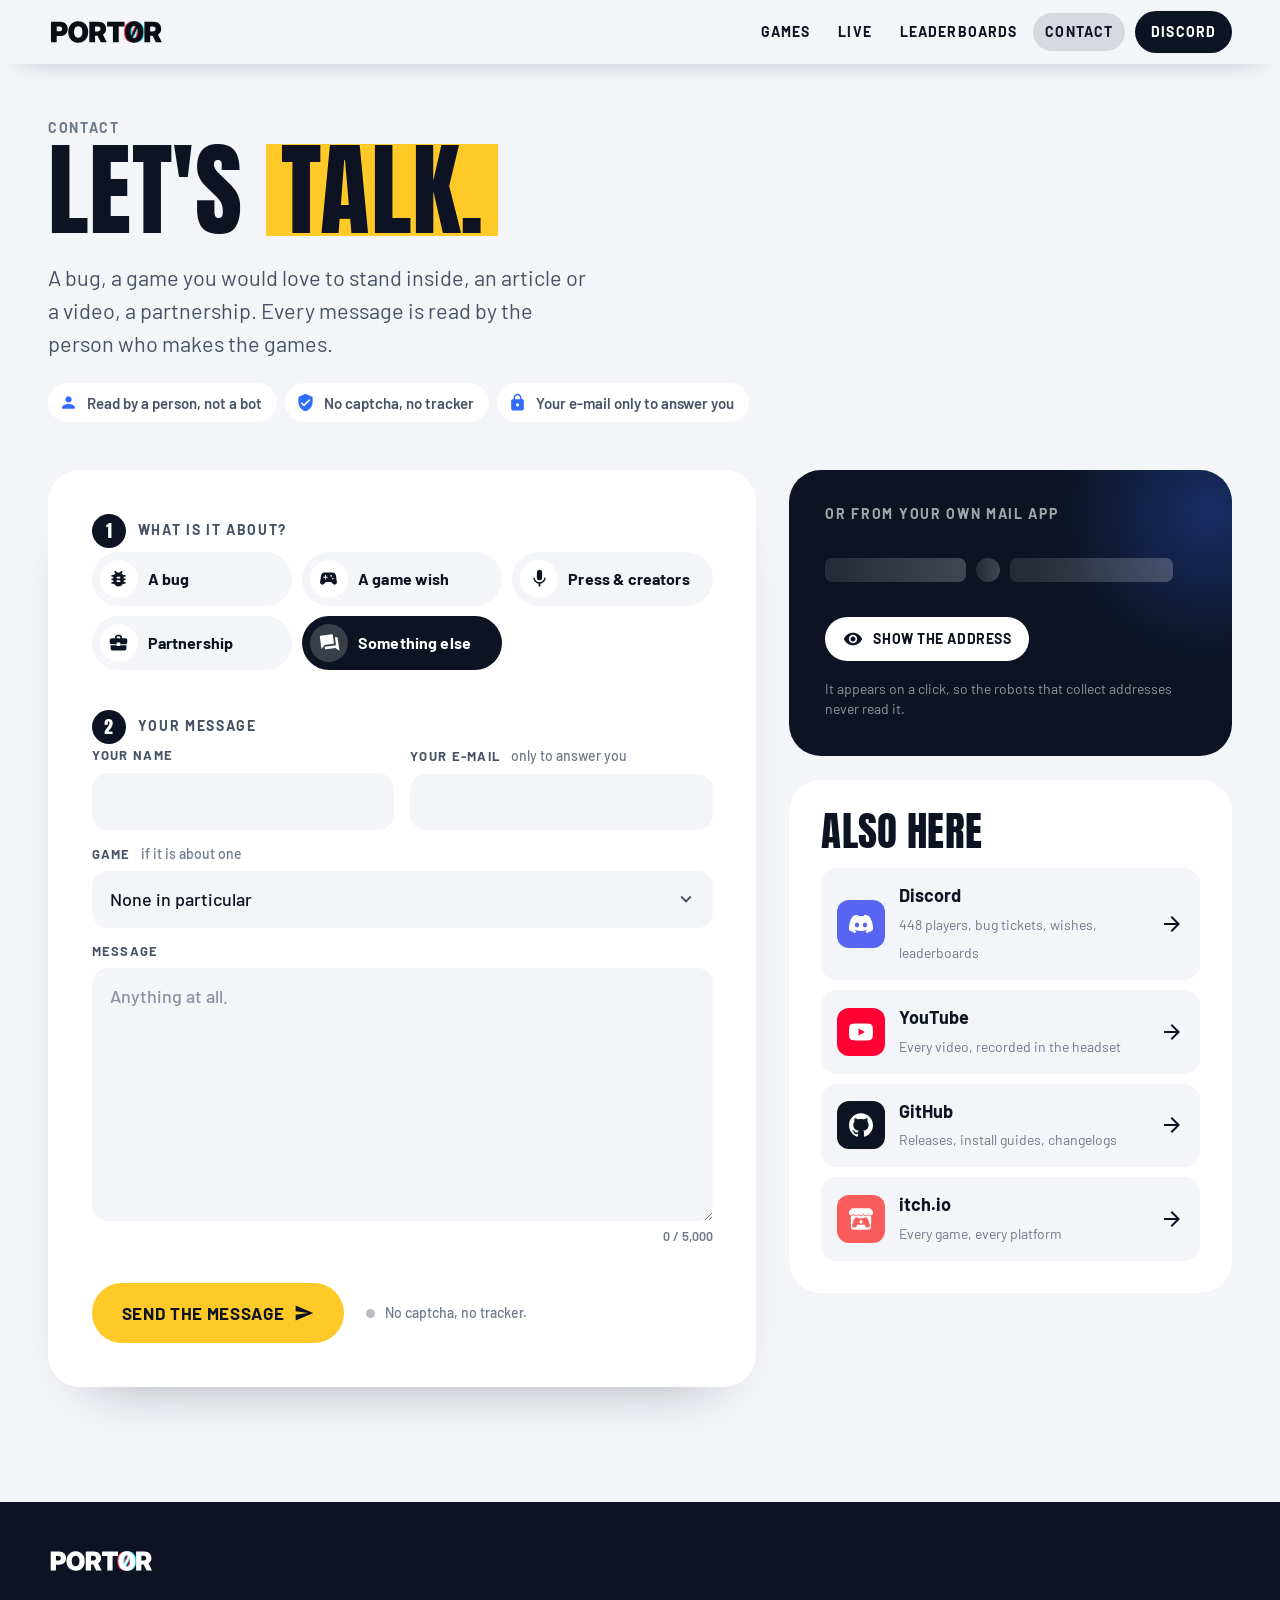
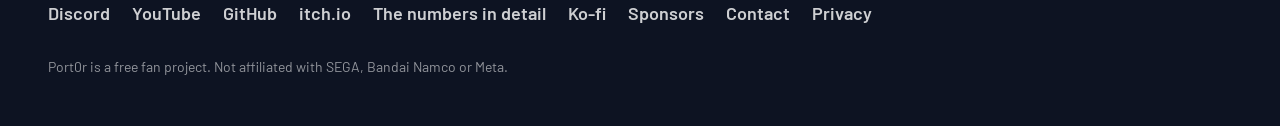
==== contact/index.html @ 834c6c82 "Port0r launch numbers, live" ====
<!doctype html>
<html lang="en">
<head>
<meta charset="utf-8">
<meta name="viewport" content="width=device-width, initial-scale=1, viewport-fit=cover">
<title>Contact Port0r</title>
<meta name="description" content="Write to Port0r: a bug, a game you would love in real 3D, press and creators, a partnership. Every message is read by the person who makes the games.">
<meta property="og:title" content="Contact Port0r">
<meta property="og:description" content="A bug, a game wish, press, a partnership: write to the person who makes the games.">
<meta property="og:image" content="https://port0r.com/assets/og.jpg">
<meta property="og:url" content="https://port0r.com/contact/">
<meta name="twitter:card" content="summary_large_image">
<meta name="theme-color" content="#f3f5f9">
<link rel="canonical" href="https://port0r.com/contact/">
<link rel="icon" href="../assets/icon.png">
<link rel="preconnect" href="https://fonts.googleapis.com">
<link rel="preconnect" href="https://fonts.gstatic.com" crossorigin>
<link href="https://fonts.googleapis.com/css2?family=Anton&family=Barlow:ital,wght@0,400;0,500;0,600;0,700;1,600&display=swap" rel="stylesheet">
<link rel="stylesheet" href="../site.css?v=20261021g">
<link rel="preconnect" href="https://alloxr.info" crossorigin>
</head>
<body>
<a class="skip" href="#content">Skip to the content</a>
<header class="top solid" id="top">
  <div class="wrap">
    <a class="mark" href="../" aria-label="Port0r, home"><img class="on-light" src="../assets/wordmark.svg" alt="Port0r" width="116" height="24"><img class="on-dark" src="../assets/wordmark-light.svg" alt="" width="116" height="24"></a>
    <nav aria-label="Sections">
      <a href="../#games">Games</a>
      <a class="opt" href="../#live">Live</a>
      <a class="opt" href="../leaderboard.html">Leaderboards</a>
      <a href="./" aria-current="page">Contact</a>
      <a class="btn sm" href="https://discord.gg/XMk7GgapuN">Discord</a>
    </nav>
  </div>
</header>

<main id="content">
<section class="page-head c-head">
  <div class="wrap">
    <p class="kicker">Contact</p>
    <h1>Let's <span class="hl">talk.</span></h1>
    <p class="lead">A bug, a game you would love to stand inside, an article or a video, a partnership. Every message is read by the person who makes the games.</p>
    <ul class="c-promises">
      <li><svg viewBox="0 0 24 24" aria-hidden="true"><path fill="currentColor" d="M12 12c2.21 0 4-1.79 4-4s-1.79-4-4-4-4 1.79-4 4 1.79 4 4 4zm0 2c-2.67 0-8 1.34-8 4v2h16v-2c0-2.66-5.33-4-8-4z"/></svg>Read by a person, not a bot</li>
      <li><svg viewBox="0 0 24 24" aria-hidden="true"><path fill="currentColor" d="M12 1 3 5v6c0 5.55 3.84 10.74 9 12 5.16-1.26 9-6.45 9-12V5l-9-4zm-2 16-4-4 1.41-1.41L10 14.17l6.59-6.59L18 9l-8 8z"/></svg>No captcha, no tracker</li>
      <li><svg viewBox="0 0 24 24" aria-hidden="true"><path fill="currentColor" d="M18 8h-1V6c0-2.76-2.24-5-5-5S7 3.24 7 6v2H6c-1.1 0-2 .9-2 2v10c0 1.1.9 2 2 2h12c1.1 0 2-.9 2-2V10c0-1.1-.9-2-2-2zm-6 9c-1.1 0-2-.9-2-2s.9-2 2-2 2 .9 2 2-.9 2-2 2zm3.1-9H8.9V6c0-1.71 1.39-3.1 3.1-3.1 1.71 0 3.1 1.39 3.1 3.1v2z"/></svg>Your e-mail only to answer you</li>
    </ul>
  </div>
</section>

<section class="band c-band">
  <div class="wrap c-grid">
    <div class="c-main">
      <form class="c-form" id="cform" novalidate>
        <fieldset class="c-set">
          <legend class="c-step"><span aria-hidden="true">1</span>What is it about?</legend>
          <div class="c-topics">
            <label class="c-topic" data-t="bug"><input type="radio" name="topic" value="bug"><span class="ic"><svg viewBox="0 0 24 24" aria-hidden="true"><path fill="currentColor" d="M20 8h-2.81c-.45-.78-1.07-1.45-1.82-1.96L17 4.41 15.59 3l-2.17 2.17C12.96 5.06 12.49 5 12 5c-.49 0-.96.06-1.41.17L8.41 3 7 4.41l1.62 1.63C7.88 6.55 7.26 7.22 6.81 8H4v2h2.09c-.05.33-.09.66-.09 1v1H4v2h2v1c0 .34.04.67.09 1H4v2h2.81c1.04 1.79 2.97 3 5.19 3s4.15-1.21 5.19-3H20v-2h-2.09c.05-.33.09-.66.09-1v-1h2v-2h-2v-1c0-.34-.04-.67-.09-1H20V8zm-6 8h-4v-2h4v2zm0-4h-4v-2h4v2z"/></svg></span>A bug</label>
            <label class="c-topic" data-t="wish"><input type="radio" name="topic" value="wish"><span class="ic"><svg viewBox="0 0 24 24" aria-hidden="true"><path fill="currentColor" d="M21.58 16.09l-1.09-7.66C20.21 6.46 18.52 5 16.53 5H7.47C5.48 5 3.79 6.46 3.51 8.43l-1.09 7.66C2.2 17.63 3.39 19 4.94 19c.68 0 1.32-.27 1.8-.75L9 16h6l2.25 2.25c.48.48 1.13.75 1.8.75 1.56 0 2.75-1.37 2.53-2.91zM11 11H9v2H8v-2H6v-1h2V8h1v2h2v1zm4-1c-.55 0-1-.45-1-1s.45-1 1-1 1 .45 1 1-.45 1-1 1zm2 3c-.55 0-1-.45-1-1s.45-1 1-1 1 .45 1 1-.45 1-1 1z"/></svg></span>A game wish</label>
            <label class="c-topic" data-t="press"><input type="radio" name="topic" value="press"><span class="ic"><svg viewBox="0 0 24 24" aria-hidden="true"><path fill="currentColor" d="M12 14c1.66 0 2.99-1.34 2.99-3L15 5c0-1.66-1.34-3-3-3S9 3.34 9 5v6c0 1.66 1.34 3 3 3zm5.3-3c0 3-2.54 5.1-5.3 5.1S6.7 14 6.7 11H5c0 3.41 2.72 6.23 6 6.72V21h2v-3.28c3.28-.48 6-3.3 6-6.72h-1.7z"/></svg></span>Press &amp; creators</label>
            <label class="c-topic" data-t="partner"><input type="radio" name="topic" value="partner"><span class="ic"><svg viewBox="0 0 24 24" aria-hidden="true"><path fill="currentColor" d="M10 16v-1H3.01L3 19c0 1.11.89 2 2 2h14c1.11 0 2-.89 2-2v-4h-7v1h-4zm10-9h-4.01V5l-2-2h-4l-2 2v2H4c-1.1 0-2 .9-2 2v3c0 1.11.89 2 2 2h6v-2h4v2h6c1.1 0 2-.9 2-2V9c0-1.1-.9-2-2-2zm-6 0h-4V5h4v2z"/></svg></span>Partnership</label>
            <label class="c-topic" data-t="other"><input type="radio" name="topic" value="other" checked><span class="ic"><svg viewBox="0 0 24 24" aria-hidden="true"><path fill="currentColor" d="M21 6h-2v9H6v2c0 .55.45 1 1 1h11l4 4V7c0-.55-.45-1-1-1zm-4 6V3c0-.55-.45-1-1-1H3c-.55 0-1 .45-1 1v14l4-4h10c.55 0 1-.45 1-1z"/></svg></span>Something else</label>
          </div>
          <p class="c-hint" data-hint="bug" hidden><svg viewBox="0 0 24 24" aria-hidden="true"><path fill="currentColor" d="M20.317 4.3698a19.7913 19.7913 0 00-4.8851-1.5152.0741.0741 0 00-.0785.0371c-.211.3753-.4447.8648-.6083 1.2495-1.8447-.2762-3.68-.2762-5.4868 0-.1636-.3933-.4058-.8742-.6177-1.2495a.077.077 0 00-.0785-.037 19.7363 19.7363 0 00-4.8852 1.515.0699.0699 0 00-.0321.0277C.5334 9.0458-.319 13.5799.0992 18.0578a.0824.0824 0 00.0312.0561c2.0528 1.5076 4.0413 2.4228 5.9929 3.0294a.0777.0777 0 00.0842-.0276c.4616-.6304.8731-1.2952 1.226-1.9942a.076.076 0 00-.0416-.1057c-.6528-.2476-1.2743-.5495-1.8722-.8923a.077.077 0 01-.0076-.1277c.1258-.0943.2517-.1923.3718-.2914a.0743.0743 0 01.0776-.0105c3.9278 1.7933 8.18 1.7933 12.0614 0a.0739.0739 0 01.0785.0095c.1202.099.246.1981.3728.2924a.077.077 0 01-.0066.1276 12.2986 12.2986 0 01-1.873.8914.0766.0766 0 00-.0407.1067c.3604.698.7719 1.3628 1.225 1.9932a.076.076 0 00.0842.0286c1.961-.6067 3.9495-1.5219 6.0023-3.0294a.077.077 0 00.0313-.0552c.5004-5.177-.8382-9.6739-3.5485-13.6604a.061.061 0 00-.0312-.0286zM8.02 15.3312c-1.1825 0-2.1569-1.0857-2.1569-2.419 0-1.3332.9555-2.4189 2.157-2.4189 1.2108 0 2.1757 1.0952 2.1568 2.419 0 1.3332-.9555 2.4189-2.1569 2.4189zm7.9748 0c-1.1825 0-2.1569-1.0857-2.1569-2.419 0-1.3332.9554-2.4189 2.1569-2.4189 1.2108 0 2.1757 1.0952 2.1568 2.419 0 1.3332-.946 2.4189-2.1568 2.4189Z"/></svg><span>Faster on Discord: a post in <a class="link" href="https://discord.gg/XMk7GgapuN">#bug-reports</a> becomes a ticket you can follow, and you are told when the fix is out. Here works too: say which game and version, and which device.</span></p>
          <p class="c-hint" data-hint="wish" hidden><svg viewBox="0 0 24 24" aria-hidden="true"><path fill="currentColor" d="M20.317 4.3698a19.7913 19.7913 0 00-4.8851-1.5152.0741.0741 0 00-.0785.0371c-.211.3753-.4447.8648-.6083 1.2495-1.8447-.2762-3.68-.2762-5.4868 0-.1636-.3933-.4058-.8742-.6177-1.2495a.077.077 0 00-.0785-.037 19.7363 19.7363 0 00-4.8852 1.515.0699.0699 0 00-.0321.0277C.5334 9.0458-.319 13.5799.0992 18.0578a.0824.0824 0 00.0312.0561c2.0528 1.5076 4.0413 2.4228 5.9929 3.0294a.0777.0777 0 00.0842-.0276c.4616-.6304.8731-1.2952 1.226-1.9942a.076.076 0 00-.0416-.1057c-.6528-.2476-1.2743-.5495-1.8722-.8923a.077.077 0 01-.0076-.1277c.1258-.0943.2517-.1923.3718-.2914a.0743.0743 0 01.0776-.0105c3.9278 1.7933 8.18 1.7933 12.0614 0a.0739.0739 0 01.0785.0095c.1202.099.246.1981.3728.2924a.077.077 0 01-.0066.1276 12.2986 12.2986 0 01-1.873.8914.0766.0766 0 00-.0407.1067c.3604.698.7719 1.3628 1.225 1.9932a.076.076 0 00.0842.0286c1.961-.6067 3.9495-1.5219 6.0023-3.0294a.077.077 0 00.0313-.0552c.5004-5.177-.8382-9.6739-3.5485-13.6604a.061.061 0 00-.0312-.0286zM8.02 15.3312c-1.1825 0-2.1569-1.0857-2.1569-2.419 0-1.3332.9555-2.4189 2.157-2.4189 1.2108 0 2.1757 1.0952 2.1568 2.419 0 1.3332-.9555 2.4189-2.1569 2.4189zm7.9748 0c-1.1825 0-2.1569-1.0857-2.1569-2.419 0-1.3332.9554-2.4189 2.1569-2.4189 1.2108 0 2.1757 1.0952 2.1568 2.419 0 1.3332-.946 2.4189-2.1568 2.4189Z"/></svg><span>Players vote for the next games in <a class="link" href="https://discord.gg/XMk7GgapuN">#wishes</a>, on Discord. Here works too.</span></p>
          <p class="c-hint" data-hint="press" hidden><svg viewBox="0 0 24 24" aria-hidden="true"><path fill="currentColor" d="M18 4l2 4h-3l-2-4h-2l2 4h-3l-2-4H8l2 4H7L5 4H4c-1.1 0-1.99.9-1.99 2L2 18c0 1.1.9 2 2 2h16c1.1 0 2-.9 2-2V4h-4z"/></svg><span>Every trailer was recorded in the headset. Footage, high-resolution captures and interviews: just ask.</span></p>
        </fieldset>

        <fieldset class="c-set">
          <legend class="c-step"><span aria-hidden="true">2</span>Your message</legend>
          <div class="c-pair">
            <label class="c-field"><span class="c-lbl">Your name</span><input name="name" autocomplete="name" maxlength="80" required><em class="c-err"></em></label>
            <label class="c-field"><span class="c-lbl">Your e-mail <i>only to answer you</i></span><input name="email" type="email" inputmode="email" autocomplete="email" maxlength="200" required><em class="c-err"></em></label>
          </div>
          <label class="c-field"><span class="c-lbl">Game <i>if it is about one</i></span>
            <select name="game">
              <option value="">None in particular</option>
              <optgroup label="Meta Quest 3">
                <option value="timecris">Time Crisis VR</option>
                <option value="vcop">Cop VR</option>
                <option value="srallyc">Rally VR</option>
              </optgroup>
              <optgroup label="Sega Rally">
                <option value="switch">Nintendo Switch</option>
                <option value="android">Android</option>
                <option value="linux">Steam Deck &amp; Linux</option>
                <option value="mac">Mac</option>
              </optgroup>
            </select><em class="c-err"></em></label>
          <label class="c-field"><span class="c-lbl">Message</span><textarea name="message" rows="8" maxlength="5000" required></textarea><span class="c-under"><em class="c-err"></em><em class="c-count" aria-hidden="true">0 / 5,000</em></span></label>
          <div class="c-hp" aria-hidden="true"><label>Leave this field empty <input name="website" tabindex="-1" autocomplete="off"></label></div>
        </fieldset>

        <div class="c-send">
          <button class="btn yellow c-go" type="submit" aria-busy="false"><span>Send the message</span><svg viewBox="0 0 24 24" aria-hidden="true"><path fill="currentColor" d="M2.01 21 23 12 2.01 3 2 10l15 2-15 2z"/></svg></button>
          <p class="c-proof"><i class="c-led" aria-hidden="true"></i><span id="proof">No captcha, no tracker.</span></p>
        </div>
        <p class="c-status" role="status" aria-live="polite"></p>
      </form>

      <div class="c-done" id="cdone" hidden>
        <span class="chip"><span class="eyes" aria-hidden="true"><i></i><i></i></span>Message <span class="ref"></span></span>
        <h2 tabindex="-1">Message <span class="hl">sent.</span></h2>
        <p class="lead"><span class="who"></span> It is on its way to the person who makes the games, and the answer will come by e-mail.</p>
        <div class="row"><button class="btn soft" type="button" id="again">Write another one</button><a class="btn" href="../">Back to the games</a></div>
      </div>
    </div>

    <aside class="c-side" aria-label="Other ways">
      <div class="c-mail">
        <p class="kicker">Or from your own mail app</p>
        <div class="c-addr" aria-live="polite"><span class="c-mask" aria-hidden="true"><i></i><i></i><i></i></span></div>
        <div class="row c-acts"><button class="btn white sm" type="button" id="reveal"><svg viewBox="0 0 24 24" aria-hidden="true"><path fill="currentColor" d="M12 4.5C7 4.5 2.73 7.61 1 12c1.73 4.39 6 7.5 11 7.5s9.27-3.11 11-7.5c-1.73-4.39-6-7.5-11-7.5zM12 17c-2.76 0-5-2.24-5-5s2.24-5 5-5 5 2.24 5 5-2.24 5-5 5zm0-8c-1.66 0-3 1.34-3 3s1.34 3 3 3 3-1.34 3-3-1.34-3-3-3z"/></svg>Show the address</button></div>
        <p class="c-note">It appears on a click, so the robots that collect addresses never read it.</p>
      </div>
      <div class="c-else">
        <h2>Also here</h2>
        <div class="gives">
          <a href="https://discord.gg/XMk7GgapuN">
            <span class="ic" style="background:#5865f2"><svg viewBox="0 0 24 24" aria-hidden="true"><path fill="currentColor" d="M20.317 4.3698a19.7913 19.7913 0 00-4.8851-1.5152.0741.0741 0 00-.0785.0371c-.211.3753-.4447.8648-.6083 1.2495-1.8447-.2762-3.68-.2762-5.4868 0-.1636-.3933-.4058-.8742-.6177-1.2495a.077.077 0 00-.0785-.037 19.7363 19.7363 0 00-4.8852 1.515.0699.0699 0 00-.0321.0277C.5334 9.0458-.319 13.5799.0992 18.0578a.0824.0824 0 00.0312.0561c2.0528 1.5076 4.0413 2.4228 5.9929 3.0294a.0777.0777 0 00.0842-.0276c.4616-.6304.8731-1.2952 1.226-1.9942a.076.076 0 00-.0416-.1057c-.6528-.2476-1.2743-.5495-1.8722-.8923a.077.077 0 01-.0076-.1277c.1258-.0943.2517-.1923.3718-.2914a.0743.0743 0 01.0776-.0105c3.9278 1.7933 8.18 1.7933 12.0614 0a.0739.0739 0 01.0785.0095c.1202.099.246.1981.3728.2924a.077.077 0 01-.0066.1276 12.2986 12.2986 0 01-1.873.8914.0766.0766 0 00-.0407.1067c.3604.698.7719 1.3628 1.225 1.9932a.076.076 0 00.0842.0286c1.961-.6067 3.9495-1.5219 6.0023-3.0294a.077.077 0 00.0313-.0552c.5004-5.177-.8382-9.6739-3.5485-13.6604a.061.061 0 00-.0312-.0286zM8.02 15.3312c-1.1825 0-2.1569-1.0857-2.1569-2.419 0-1.3332.9555-2.4189 2.157-2.4189 1.2108 0 2.1757 1.0952 2.1568 2.419 0 1.3332-.9555 2.4189-2.1569 2.4189zm7.9748 0c-1.1825 0-2.1569-1.0857-2.1569-2.419 0-1.3332.9554-2.4189 2.1569-2.4189 1.2108 0 2.1757 1.0952 2.1568 2.419 0 1.3332-.946 2.4189-2.1568 2.4189Z"/></svg></span>
            <span><b>Discord</b><small><span id="dcount">The players</span>, bug tickets, wishes, leaderboards</small></span>
            <svg class="go" viewBox="0 0 24 24" aria-hidden="true"><path fill="currentColor" d="M12 4l-1.41 1.41L16.17 11H4v2h12.17l-5.58 5.59L12 20l8-8z"/></svg>
          </a>
          <a href="https://www.youtube.com/@jacquesdupontd">
            <span class="ic" style="background:#ff0033"><svg viewBox="0 0 24 24" aria-hidden="true"><path fill="currentColor" d="M23.498 6.186a3.016 3.016 0 0 0-2.122-2.136C19.505 3.545 12 3.545 12 3.545s-7.505 0-9.377.505A3.017 3.017 0 0 0 .502 6.186C0 8.07 0 12 0 12s0 3.93.502 5.814a3.016 3.016 0 0 0 2.122 2.136c1.871.505 9.376.505 9.376.505s7.505 0 9.377-.505a3.015 3.015 0 0 0 2.122-2.136C24 15.93 24 12 24 12s0-3.93-.502-5.814zM9.545 15.568V8.432L15.818 12l-6.273 3.568z"/></svg></span>
            <span><b>YouTube</b><small>Every video, recorded in the headset</small></span>
            <svg class="go" viewBox="0 0 24 24" aria-hidden="true"><path fill="currentColor" d="M12 4l-1.41 1.41L16.17 11H4v2h12.17l-5.58 5.59L12 20l8-8z"/></svg>
          </a>
          <a href="https://github.com/jacquesdupontd/port0r">
            <span class="ic"><svg viewBox="0 0 24 24" aria-hidden="true"><path fill="currentColor" d="M12 .297c-6.63 0-12 5.373-12 12 0 5.303 3.438 9.8 8.205 11.385.6.113.82-.258.82-.577 0-.285-.01-1.04-.015-2.04-3.338.724-4.042-1.61-4.042-1.61C4.422 18.07 3.633 17.7 3.633 17.7c-1.087-.744.084-.729.084-.729 1.205.084 1.838 1.236 1.838 1.236 1.07 1.835 2.809 1.305 3.495.998.108-.776.417-1.305.76-1.605-2.665-.3-5.466-1.332-5.466-5.93 0-1.31.465-2.38 1.235-3.22-.135-.303-.54-1.523.105-3.176 0 0 1.005-.322 3.3 1.23.96-.267 1.98-.399 3-.405 1.02.006 2.04.138 3 .405 2.28-1.552 3.285-1.23 3.285-1.23.645 1.653.24 2.873.12 3.176.765.84 1.23 1.91 1.23 3.22 0 4.61-2.805 5.625-5.475 5.92.42.36.81 1.096.81 2.22 0 1.606-.015 2.896-.015 3.286 0 .315.21.69.825.57C20.565 22.092 24 17.592 24 12.297c0-6.627-5.373-12-12-12"/></svg></span>
            <span><b>GitHub</b><small>Releases, install guides, changelogs</small></span>
            <svg class="go" viewBox="0 0 24 24" aria-hidden="true"><path fill="currentColor" d="M12 4l-1.41 1.41L16.17 11H4v2h12.17l-5.58 5.59L12 20l8-8z"/></svg>
          </a>
          <a href="https://port0r.itch.io/">
            <span class="ic" style="background:#fa5c5c"><svg viewBox="0 0 24 24" aria-hidden="true"><path fill="currentColor" d="M3.13 1.338C2.08 1.96.02 4.328 0 4.95v1.03c0 1.303 1.22 2.45 2.325 2.45 1.33 0 2.436-1.102 2.436-2.41 0 1.308 1.07 2.41 2.4 2.41 1.328 0 2.362-1.102 2.362-2.41 0 1.308 1.137 2.41 2.466 2.41h.024c1.33 0 2.466-1.102 2.466-2.41 0 1.308 1.034 2.41 2.363 2.41 1.33 0 2.4-1.102 2.4-2.41 0 1.308 1.106 2.41 2.435 2.41C22.78 8.43 24 7.282 24 5.98V4.95c-.02-.62-2.082-2.99-3.13-3.612-3.253-.114-5.508-.134-8.87-.133-3.362 0-7.945.053-8.87.133zm6.376 6.477a2.74 2.74 0 0 1-.468.602c-.5.49-1.19.795-1.947.795a2.786 2.786 0 0 1-1.95-.795c-.182-.178-.32-.37-.446-.59-.127.222-.303.412-.486.59a2.788 2.788 0 0 1-1.95.795c-.092 0-.187-.025-.264-.052-.107 1.113-.152 2.176-.168 2.95v.005l-.006 1.167c.02 2.334-.23 7.564 1.03 8.85 1.952.454 5.545.662 9.15.663 3.605 0 7.198-.21 9.15-.664 1.26-1.284 1.01-6.514 1.03-8.848l-.006-1.167v-.004c-.016-.775-.06-1.838-.168-2.95-.077.026-.172.052-.263.052a2.788 2.788 0 0 1-1.95-.795c-.184-.178-.36-.368-.486-.59-.127.22-.265.412-.447.59a2.786 2.786 0 0 1-1.95.794c-.76 0-1.446-.303-1.948-.793a2.74 2.74 0 0 1-.468-.602 2.738 2.738 0 0 1-.463.602 2.787 2.787 0 0 1-1.95.794h-.16a2.787 2.787 0 0 1-1.95-.793 2.738 2.738 0 0 1-.464-.602zm-2.004 2.59v.002c.795.002 1.5 0 2.373.953.687-.072 1.406-.108 2.125-.107.72 0 1.438.035 2.125.107.873-.953 1.578-.95 2.372-.953.376 0 1.876 0 2.92 2.934l1.123 4.028c.832 2.995-.266 3.068-1.636 3.07-2.03-.075-3.156-1.55-3.156-3.025-1.124.184-2.436.276-3.748.277-1.312 0-2.624-.093-3.748-.277 0 1.475-1.125 2.95-3.156 3.026-1.37-.004-2.468-.077-1.636-3.072l1.122-4.027c1.045-2.934 2.545-2.934 2.92-2.934zM12 12.714c-.002.002-2.14 1.964-2.523 2.662l1.4-.056v1.22c0 .056.56.033 1.123.007.562.026 1.124.05 1.124-.008v-1.22l1.4.055C14.138 14.677 12 12.713 12 12.713z"/></svg></span>
            <span><b>itch.io</b><small>Every game, every platform</small></span>
            <svg class="go" viewBox="0 0 24 24" aria-hidden="true"><path fill="currentColor" d="M12 4l-1.41 1.41L16.17 11H4v2h12.17l-5.58 5.59L12 20l8-8z"/></svg>
          </a>
        </div>
      </div>
    </aside>
  </div>
</section>
</main>

<footer class="foot">
  <div class="wrap">
    <img src="../assets/wordmark-light.svg" alt="Port0r" width="106" height="22">
    <nav aria-label="Elsewhere">
      <a href="https://discord.gg/XMk7GgapuN">Discord</a>
      <a href="https://www.youtube.com/@jacquesdupontd">YouTube</a>
      <a href="https://github.com/jacquesdupontd/port0r">GitHub</a>
      <a href="https://port0r.itch.io/">itch.io</a>
      <a href="../stats/">The numbers in detail</a>
      <a href="https://ko-fi.com/port0r">Ko-fi</a>
      <a href="https://github.com/sponsors/jacquesdupontd">Sponsors</a>
      <a href="./" aria-current="page">Contact</a>
      <a href="../privacy/">Privacy</a>
    </nav>
    <p class="legal">Port0r is a free fan project. Not affiliated with SEGA, Bandai Namco or Meta.</p>
  </div>
</footer>
<script src="../contact.js?v=20261016m" defer></script>
<script src="../hit.js?v=20261021a" defer></script>
</body>
</html>
---- site.css ----
/* port0r.com, third draft (16/10/2026). Guillaume on the second one: « pas bien beau, trop simple, blanc et noir, la police
   un peu étirée, on dirait un premier site WordPress avec le thème de base ... on peut faire beaucoup mieux », « on a de la
   matière ». The identity now comes from the material he likes, our YouTube thumbnails: a tall Anton headline whose second
   line wears the game's colour (here a coloured block, so it reads on a light page too), the red OUT NOW chip, the PORT0R
   wordmark's two eyes, red and cyan. The page stays light (13/10: « pas noir, ça fait nébuleux et underground ») and its colour
   comes from the games: each one owns the hue of its thumbnail. Media first: every video we made plays right here, the
   numbers are live, the players' words turn in big. No border anywhere: surfaces are told apart by their background. */

@property --stereo { syntax: "<length>"; inherits: true; initial-value: 0em; }
@property --p { syntax: "<number>"; inherits: false; initial-value: 0; }

:root {
  color-scheme: light;
  --paper: #f3f5f9;          /* the page: a cool light grey, not white */
  --paper-2: #e9edf4;        /* the alternate band */
  --card: #ffffff;
  --ink: #0d1322;            /* text: a deep night blue, not black */
  --ink-2: #485266;
  --ink-3: #6f798c;
  --night: #0b0f19;          /* behind videos and thumbnails */
  --red: #e8392f;            /* the OUT NOW chip */
  --red-eye: #ff3d55;        /* the wordmark's two eyes */
  --cyan-eye: #29e3ff;
  /* the games' own hues, from their thumbnails' second line */
  --yellow: #ffc928;  --on-yellow: #0d1322;    /* Rally VR, Sega Rally */
  --blue: #2f6bff;    --on-blue: #ffffff;      /* Cop VR */
  --amber: #ff9f1c;   --on-amber: #0d1322;     /* Time Crisis VR */
  --cyan: #16c3ea;    --on-cyan: #0d1322;      /* Switch */
  --green: #22d47b;   --on-green: #0d1322;     /* Android */
  --violet: #8a6cf6;  --on-violet: #ffffff;    /* Steam Deck & Linux */
  --sky: #3fb5ff;     --on-sky: #0d1322;       /* Mac */
  --earth: #e07a2e;   --on-earth: #0d1322;     /* Dirt Dash VR: the off-road's dust */
  --display: "Anton", "Oswald", "Arial Narrow", Impact, sans-serif;
  --text: "Barlow", "Helvetica Neue", Arial, sans-serif;
  --wrap: 1240px;
  --gut: clamp(16px, 4vw, 48px);
  --top-h: 64px;
  --r-media: 22px;
  --ease-out: cubic-bezier(.22, 1, .36, 1);
  --shadow-media: 0 34px 70px -28px rgb(11 15 25 / .55), 0 10px 24px -12px rgb(11 15 25 / .35);
}

*, *::before, *::after { box-sizing: border-box; }
html { -webkit-text-size-adjust: 100%; scroll-behavior: smooth; scroll-padding-top: calc(var(--top-h) + 12px); }
body { margin: 0; background: var(--paper); color: var(--ink); font: 400 18px/1.55 var(--text); -webkit-font-smoothing: antialiased;
  overflow-x: hidden; }
img, video, svg, iframe { display: block; max-width: 100%; }
figure, blockquote { margin: 0; }
a { color: inherit; }
button { font: inherit; color: inherit; }
::selection { background: var(--yellow); color: var(--ink); }
:focus-visible { outline: 3px solid var(--blue); outline-offset: 3px; border-radius: 6px; }
.skip { position: absolute; left: 12px; top: -60px; z-index: 100; background: var(--ink); color: #fff; padding: 10px 14px;
  border-radius: 10px; text-decoration: none; font-weight: 600; }
.skip:focus { top: 12px; }
.wrap { width: min(var(--wrap), 100% - 2 * var(--gut)); margin-inline: auto; }

/* ---- type: the thumbnails' headline ---- */
h1, h2, h3 { font-family: var(--display); font-weight: 400; text-transform: uppercase; letter-spacing: .004em;
  line-height: .94; margin: 0; text-wrap: balance; }
h2 { font-size: clamp(44px, 6.4vw, 92px); }
h3 { font-size: clamp(34px, 3.6vw, 54px); }
p { margin: 0; text-wrap: pretty; }
/* the second line, in the game's colour: a block, like a sticker on the cabinet */
.hl { display: inline; color: var(--on, var(--ink)); padding: 0 .14em; box-decoration-break: clone; -webkit-box-decoration-break: clone;
  /* the colour block hugs the capitals (Anton's line box is far taller than its caps: a plain background bit into the line above) */
  background: linear-gradient(var(--c, var(--yellow)), var(--c, var(--yellow))) 0 var(--hl-top, .3em) / 100% var(--hl-h, .9em) no-repeat; }
h1:has(.hl), h2:has(.hl), h3:has(.hl) { line-height: 1.04; }
.chip { display: inline-flex; align-items: center; gap: 8px; width: fit-content; background: var(--red); color: #fff;
  font: 700 13px/1 var(--text); letter-spacing: .09em; text-transform: uppercase; padding: 8px 11px 7px; border-radius: 5px; }
.chip.soft { background: color-mix(in oklch, var(--ink) 8%, transparent); color: var(--ink-2); }
.chip.on-dark { background: rgb(255 255 255 / .14); color: #fff; backdrop-filter: blur(10px); -webkit-backdrop-filter: blur(10px); }
.eyes { display: inline-flex; gap: 4px; flex: none; }
.eyes i { width: 9px; height: 9px; border-radius: 50%; background: var(--red-eye); }
.eyes i + i { background: var(--cyan-eye); }
.kicker { font: 700 14px/1.2 var(--text); letter-spacing: .12em; text-transform: uppercase; color: var(--ink-3); }
.lead { font-size: clamp(19px, 1.7vw, 22px); line-height: 1.5; color: var(--ink-2); max-width: 46ch; }

/* the stereo word: the two eyes drift apart once, then hold */
.stereo { --stereo: .045em; text-shadow: calc(var(--stereo) * -1) 0 0 var(--cyan-eye), var(--stereo) 0 0 var(--red-eye);
  animation: stereo 1.4s var(--ease-out) 1.1s both; }
@keyframes stereo { from { --stereo: 0em; } }
/* section titles converge as they scroll in: two eyes apart, then one sharp title */
@supports (animation-timeline: view()) {
  .converge { animation: converge linear both; animation-timeline: view(); animation-range: entry 5% cover 32%; }
  @keyframes converge {
    from { text-shadow: -.09em 0 0 color-mix(in oklch, var(--cyan-eye) 80%, transparent), .09em 0 0 color-mix(in oklch, var(--red-eye) 80%, transparent); }
    to { text-shadow: 0 0 0 transparent, 0 0 0 transparent; }
  }
}

/* ---- buttons ---- */
.btn { display: inline-flex; align-items: center; justify-content: center; gap: 10px; min-height: 52px; padding: 0 24px;
  border: 0; border-radius: 999px; background: var(--ink); color: #fff; font: 700 16px/1 var(--text); letter-spacing: .04em;
  text-transform: uppercase; text-decoration: none; cursor: pointer; white-space: nowrap;
  transition: transform .18s var(--ease-out), box-shadow .18s var(--ease-out), background-color .18s; }
.btn svg { width: 20px; height: 20px; flex: none; fill: currentColor; }   /* an icon takes its button's colour (21/10: the band's Ko-fi and heart were black on the dark buttons) */
.btn:hover { transform: translateY(-2px); box-shadow: 0 14px 26px -14px rgb(11 15 25 / .6); }
.btn:active { transform: translateY(0) scale(.97); transition-duration: .08s; }
.btn.yellow { background: var(--yellow); color: var(--on-yellow); }
.btn.white { background: #fff; color: var(--ink); }
.btn.glass { background: rgb(255 255 255 / .16); color: #fff; backdrop-filter: blur(12px); -webkit-backdrop-filter: blur(12px); }
.btn.glass:hover { background: rgb(255 255 255 / .26); }
.btn.soft { background: color-mix(in oklch, var(--ink) 8%, transparent); color: var(--ink); }
.btn.soft:hover { background: color-mix(in oklch, var(--ink) 13%, transparent); box-shadow: none; }
.btn.sm { min-height: 44px; padding: 0 18px; font-size: 14px; }
.row { display: flex; flex-wrap: wrap; gap: 12px; align-items: center; }
.link { font-weight: 600; text-decoration: underline; text-decoration-thickness: 2px; text-underline-offset: 4px;
  text-decoration-color: color-mix(in oklch, currentColor 35%, transparent); transition: text-decoration-color .18s; }
.link:hover { text-decoration-color: currentColor; }

/* ---- the top bar ---- */
.top { position: fixed; inset: 0 0 auto 0; z-index: 50; height: calc(var(--top-h) + env(safe-area-inset-top, 0px));
  padding-top: env(safe-area-inset-top, 0px); transition: background-color .25s, box-shadow .25s, color .25s; }
.top .wrap { height: var(--top-h); display: flex; align-items: center; justify-content: space-between; gap: 16px; }
.top .mark img { height: 24px; width: auto; }
.top nav { display: flex; align-items: center; gap: 4px; }
.top nav a { text-decoration: none; font: 700 14px/1 var(--text); letter-spacing: .08em; text-transform: uppercase;
  padding: 12px; border-radius: 999px; transition: background-color .18s; }
.top nav a:not(.btn):hover, .top nav a[aria-current="page"] { background: color-mix(in oklch, currentColor 12%, transparent); }
.top nav .btn { min-height: 42px; margin-left: 6px; padding: 0 16px; }
.top.over { color: #fff; }
.top .mark .on-dark, .top.over .mark .on-light { display: none; }
.top.over .mark .on-dark { display: block; filter: drop-shadow(0 1px 8px rgb(0 0 0 / .35)); }
.top.over nav .btn { background: #fff; color: var(--ink); }
.top.solid { background: color-mix(in oklch, var(--paper) 88%, transparent); color: var(--ink);
  backdrop-filter: blur(14px) saturate(1.4); -webkit-backdrop-filter: blur(14px) saturate(1.4);
  box-shadow: 0 10px 30px -22px rgb(11 15 25 / .5); }
@media (max-width: 900px) { .top nav .opt { display: none; } }
@media (max-width: 420px) { .top nav a:not(.btn) { padding: 12px 8px; font-size: 13px; } .top .mark img { height: 20px; } }

/* ---- the header: the race behind the title, its two eyes converging at load ---- */
.hero { position: relative; isolation: isolate; overflow: hidden; background: var(--night); color: #fff;
  /* the whole window, whatever its height (16/10/2026, Guillaume: « le header ne prend pas automatiquement toute la page,
     on a une ligne blanche »: it was capped at 980 px) */
  min-height: 100vh; min-height: 100svh; display: grid; align-content: end; }
.hero-media { position: absolute; inset: 0; z-index: -1; }
.hero-media video, .hero-media .eye { position: absolute; inset: 0; width: 100%; height: 100%; object-fit: cover;
  object-position: 50% var(--focus-y, 56%); }
.hero-media video { background: var(--night) center / cover no-repeat; }
.hero-eyes { position: absolute; inset: 0; background: #000; opacity: 0; pointer-events: none; }
.hero-eyes .eye { mix-blend-mode: screen; will-change: transform; }
.hero-eyes .l { filter: url(#eye-red); transform: translateX(-2.6%); }
.hero-eyes .r { filter: url(#eye-cyan); transform: translateX(2.6%); }
.hero.intro .hero-eyes { opacity: 1; }
.hero.intro.fuse .hero-eyes .eye { transform: translateX(0); transition: transform 1.15s var(--ease-out); }
.hero.fused .hero-eyes { opacity: 0; transition: opacity .45s ease; }
.hero-media::after { content: ""; position: absolute; inset: 0;
  background:
    linear-gradient(180deg, rgb(11 15 25 / .55) 0%, transparent 20%),
    linear-gradient(0deg, rgb(11 15 25 / .92) 0%, rgb(11 15 25 / .35) 40%, transparent 62%),
    radial-gradient(110% 80% at 0% 100%, rgb(11 15 25 / .6) 0%, transparent 55%); }
/* THE FIRST SCREEN, WHOLE, on any screen (21/10/2026, Guillaume: « pareil pour le header et les boutons qui apparaissent
   ensuite », « il faut penser tout le site avec cette logique »): a header's essentials -- the band, the title, its text, its
   buttons -- fit the window a phone shows with its bars out (100svh). When they would not, site.js shrinks the header's type
   and spacing by one factor, --hfit (never under .72; the buttons keep their size); what follows may continue below. */
.hero { --hfit: 1; }
.hero-copy { padding-block: calc(var(--top-h) + 48px) 34px; display: grid; gap: calc(var(--hfit) * 22px); justify-items: start; }
.hero h1 { font-size: calc(var(--hfit) * clamp(50px, 7vw, 108px)); max-width: 19ch; text-shadow: 0 4px 40px rgb(0 0 0 / .35); }
.hero h1 .hl { text-shadow: none; }
/* the hero's texts, one after the other over the race (22/10/2026): the slides share one grid cell -- the copy keeps the
   tallest one's height, the buttons never move -- the current one shown, the next one only once the old one is gone */
.slides { display: grid; }
.slide { grid-area: 1 / 1; display: grid; gap: calc(var(--hfit) * 22px); justify-items: start; align-content: end;
  opacity: 0; transform: translateY(-8px); pointer-events: none; transition: opacity .3s ease-in, transform .3s ease-in; }
.slide.on { opacity: 1; transform: none; pointer-events: auto;
  transition: opacity .5s var(--ease-out) .32s, transform .6s var(--ease-out) .32s; }
.hero .hx { font-size: calc(var(--hfit) * clamp(50px, 7vw, 108px)); max-width: 19ch; text-shadow: 0 4px 40px rgb(0 0 0 / .35); }
.hero .hx .hl { text-shadow: none; }
.hero .lead { color: rgb(255 255 255 / .86); max-width: 40ch; font-size: max(15px, calc(var(--hfit) * clamp(19px, 1.7vw, 22px))); }
.hero .row { margin-top: 4px; }
.rec { display: inline-flex; align-items: center; gap: 9px; font: 600 13px/1.2 var(--text); letter-spacing: .1em; text-transform: uppercase;
  color: rgb(255 255 255 / .8); }
.dot { width: 9px; height: 9px; border-radius: 50%; background: var(--red); flex: none; animation: rec 1.6s ease-in-out infinite; }
@keyframes rec { 50% { opacity: .25; } }
@media (max-width: 600px) {
  .hero-copy, .slide { gap: calc(var(--hfit) * 18px); }
  .hero .lead { font-size: max(15px, calc(var(--hfit) * 18px)); }
  .hero .row .btn { flex: 1 1 auto; }
  /* the phone's cut puts the white car right behind the text: a deeper veil under the copy */
  .hero-media::after { background:
    linear-gradient(180deg, rgb(11 15 25 / .6) 0%, transparent 16%),
    linear-gradient(0deg, rgb(11 15 25 / .96) 0%, rgb(11 15 25 / .82) 42%, rgb(11 15 25 / .35) 66%, transparent 80%); }
}

/* ---- the ask: the first thing on the page, right under the bar (20/10/2026, Guillaume: the help first, then everything) ---- */
/* in the hero's flow, its first row: the copy keeps the bottom, and on a phone, where the copy fills the screen, the two
   stack instead of overlapping (the first draft, absolute, hid « BE INSIDE » at 390 px) */
.hero { grid-template-rows: auto 1fr auto; align-content: stretch; }
.hero > .hero-copy { align-self: end; padding-top: calc(var(--hfit) * 28px); padding-bottom: calc(var(--hfit) * 34px); }
.ask { position: relative; z-index: 2; padding-top: calc(var(--top-h) + env(safe-area-inset-top, 0px) + var(--hfit) * 12px); }
.ask-in { display: flex; flex-wrap: wrap; align-items: center; justify-content: space-between; gap: 10px 20px;
  padding: 10px 10px 10px 22px; border-radius: 18px; background: var(--yellow); color: var(--on-yellow);
  box-shadow: 0 22px 44px -22px rgb(0 0 0 / .7); animation: ask-in .6s .2s both var(--ease-out); }
.ask-in p { margin: 0; font: 500 max(13px, calc(var(--hfit, 1) * 18px))/1.35 var(--text); }
.ask-in b { font-weight: 800; }
.ask-go { display: flex; gap: 8px; }
.btn.ink { background: var(--ink); color: #fff; }
.btn.ink svg { color: var(--red-eye); }
@keyframes ask-in { from { opacity: 0; transform: translateY(-10px); } }
@media (max-width: 600px) {
  .ask-in { padding: 12px 12px 12px 16px; border-radius: 16px; }
  .ask-in p { font-size: max(13px, calc(var(--hfit, 1) * 15px)); }
  .ask-go { width: 100%; }
  .ask-go .btn { flex: 1 1 0; }
}
@media (prefers-reduced-motion: reduce) { .ask-in { animation: none; } .slide { transition: none; } }
/* a phone on its side (wide, 360-500 px high): the band's text and its buttons on one line, a thinner bar, the lead on two
   lines -- the header's essentials then fit its window (tools/fit_bench.py: the buttons ended 100 px under it) */
@media (max-height: 500px) and (orientation: landscape) {
  :root { --top-h: 52px; }
  .ask-in { flex-wrap: nowrap; padding: 8px 8px 8px 18px; }
  .ask-in p { font-size: max(13px, calc(var(--hfit, 1) * 15px)); }
  .ask-go { flex: none; }
  .hero .lead { max-width: 64ch; }
  .hero .row .btn { min-height: 44px; }   /* still a finger's size */
  .hero .chip { padding: 6px 10px 5px; }
}

/* ---- the ask, big over the race first (21/10/2026, Guillaume: « on voit pas du tout le bandeau qui parle de la demande
   d'aide, elle devrait s'afficher en gros sur la vidéo avec une jolie animation et ensuite devenir le panneau qui reste
   là-haut et laisse place à l'autre texte sur la vidéo, s'afficher en streaming »). site.js streams the band's own words into
   a big yellow card, word by word behind a caret, then flies the card into the band; the title, the buttons and the dock
   come in after it with their usual entrances. Without JavaScript, or with reduced motion, the band is simply there. ---- */
/* centred in the VISIBLE window, whatever the header's height (21/10/2026, Guillaume: on another phone « le panneau qui parle
   du sponsoring se trouvait tout en bas coupé » -- centred in the header, which on a phone is taller than the screen once its
   title and buttons stack, it sat low). Too big for the window (a small phone, a phone on its side, a low window), the whole
   card shrinks by one factor, --fit, measured by site.js on the card's real size: all its words are laid out from the start. */
.ask-big { --fit: 1; position: fixed; inset: 0; height: 100vh; height: 100dvh; z-index: 3; display: none; place-items: center;
  pointer-events: none; padding: calc(var(--top-h) + env(safe-area-inset-top, 0px) + 16px) 16px calc(24px + env(safe-area-inset-bottom, 0px)); }
.hero.asking .ask-big { display: grid; }
/* only the message: the race dimmed behind it, the top bar gone, both back when the card has landed */
.hero-media { transition: filter .9s ease; }
.hero.asking .hero-media { filter: brightness(.38) saturate(.75); }
.top { transition: opacity .5s ease, background-color .25s, box-shadow .25s, color .25s; }
html.asking .top, html.ask-pre .top { opacity: 0; pointer-events: none; }
html.ask-pre .ask-in, html.ask-pre .hero-copy { visibility: hidden; }
html.ask-pre .hero-media { filter: brightness(.38) saturate(.75); }
.ask-card { width: fit-content; max-width: min(100%, 980px);
  padding: calc(var(--fit) * clamp(22px, 4vw, 48px)) calc(var(--fit) * clamp(22px, 4.6vw, 60px)) calc(var(--fit) * clamp(24px, 4.2vw, 52px));
  border-radius: calc(var(--fit) * clamp(20px, 2.4vw, 32px)); background: var(--yellow); color: var(--on-yellow);
  box-shadow: 0 46px 90px -34px rgb(0 0 0 / .85); animation: ask-card .7s var(--ease-out) both; }
@keyframes ask-card { from { opacity: 0; transform: translateY(28px) scale(.95); } }
.ask-big-1 { margin: 0; font: 400 calc(var(--fit) * clamp(52px, 10vw, 150px))/.92 var(--display); text-transform: uppercase; letter-spacing: .004em; }
.ask-big-2 { margin: calc(var(--fit) * clamp(12px, 1.6vw, 22px)) 0 0; font: 600 calc(var(--fit) * clamp(21px, 2.9vw, 42px))/1.22 var(--text); max-width: 30ch;
  text-wrap: pretty; }
.ask-big .w { display: inline-block; opacity: 0; transform: translateY(.32em); filter: blur(7px);
  transition: opacity .2s ease, transform .38s var(--ease-out), filter .26s ease; }
.ask-big .w.on { opacity: 1; transform: none; filter: none; }
/* the title's last word lands like the site's « inside »: its two eyes apart, then one */
.ask-big .w.st.on { animation: ask-st 1.1s var(--ease-out) .1s both; }
@keyframes ask-st { from { text-shadow: -.07em 0 0 var(--cyan-eye), .07em 0 0 var(--red-eye); }
  to { text-shadow: 0 0 0 transparent, 0 0 0 transparent; } }
.ask-big .caret { display: inline-block; width: .09em; height: .92em; margin-left: .06em; vertical-align: -.1em;
  background: currentColor; border-radius: 1px; animation: caret .9s steps(1) infinite; }
@keyframes caret { 50% { opacity: 0; } }
@media (max-width: 600px) { .ask-big-1 { font-size: calc(var(--fit) * clamp(52px, 15vw, 72px)); }
  .ask-big-2 { font-size: calc(var(--fit) * clamp(21px, 6.2vw, 27px)); } }
/* reduced motion: the same stream and flight, the words only fading in, nothing sliding or blurring on the way */
@media (prefers-reduced-motion: reduce) {
  .ask-card { animation: ask-fade .5s ease both; }
  .ask-big .w { filter: none; transform: none; transition: opacity .22s ease; }
  .ask-big .w.st.on { animation: none; }
  .hero.asked .hero-copy > * { animation-name: ask-fade; }
  .ask-thanks { transform: none; }
  .ask-heart.beat { animation-name: heart-fade; }
}
@keyframes heart-fade { 30% { opacity: .35; } }
@keyframes ask-fade { from { opacity: 0; } }
/* the thank you, once the sentence is written: the words give way to it, its heart beats faster and faster (site.js sets
   each beat's length), then the card flies */
.ask-card { position: relative; }
.ask-thanks { position: absolute; inset: 0; display: flex; flex-wrap: wrap; align-items: center; justify-content: center;
  gap: 0 .2em; padding: 0 .3em; font: 400 calc(var(--fit) * clamp(64px, 11vw, 168px))/.9 var(--display); text-transform: uppercase;
  text-align: center; opacity: 0; transform: scale(.86); pointer-events: none;
  transition: opacity .35s ease, transform .6s var(--ease-out); }
.ask-thanks b { font-weight: 400; }
.ask-card.thanks .ask-thanks { opacity: 1; transform: none; }
.ask-card.thanks > p { opacity: 0; transition: opacity .3s ease; }
.ask-heart { width: .8em; height: .8em; flex: none; fill: var(--red-eye); color: var(--red-eye); }
.ask-heart.beat { animation: heart-flash var(--beat, 400ms) ease-out; }
@keyframes heart-flash {
  0% { transform: scale(1); filter: none; }
  30% { transform: scale(1.34); filter: brightness(1.4) drop-shadow(0 0 .16em var(--red-eye)); }
  100% { transform: scale(1); filter: none; } }
@media (max-width: 600px) { .ask-thanks { font-size: calc(var(--fit) * clamp(56px, 16vw, 80px)); } }
/* the flight: from the card's box to the band's, its words gone first */
.ask-card.fly { position: fixed; z-index: 60; margin: 0; max-width: none; overflow: hidden; animation: none;
  transition: left .78s cubic-bezier(.7, 0, .18, 1), top .78s cubic-bezier(.7, 0, .18, 1), width .78s cubic-bezier(.7, 0, .18, 1),
    height .78s cubic-bezier(.7, 0, .18, 1), border-radius .78s ease, padding .78s ease, box-shadow .78s ease; }
.ask-card.fly > *, .ask-card.fly .ask-thanks { opacity: 0; transition: opacity .2s ease; }
/* while it speaks, the band and the title wait (hidden, so nothing invisible takes a click); their entrances play once it
   has landed */
.hero.asking .ask-in, .hero.asking .hero-copy { opacity: 0; visibility: hidden; animation: none; }
.hero.asking .stereo, .hero.asking .dk, .hero.asking .dk > svg, .hero.asking .dk .reel, .hero.asking .dk .heart,
.hero.asking .dk::after, .hero.asking .heart svg, .hero.asking .heart i { animation: none; }
.hero.asked .ask-in { animation: none; }   /* the band itself is there at once, where the card landed... */
.hero.asked .ask-in > * { animation: ask-land .45s ease both; }   /* ...and its words and buttons come in */
@keyframes ask-land { from { opacity: 0; } }
.hero.asked .hero-copy > * { animation: copy-in .7s var(--ease-out) calc(.1s + var(--k, 0) * 90ms) both; }
.hero.asked .hero-copy > :nth-child(2) { --k: 1; }
.hero.asked .hero-copy > :nth-child(3) { --k: 2; }
.hero.asked .hero-copy > :nth-child(4) { --k: 3; }
.hero.asked .hero-copy > :nth-child(5) { --k: 4; }
.hero.asked .hero-copy > :nth-child(6) { --k: 5; }
@keyframes copy-in { from { opacity: 0; transform: translateY(18px); } }

/* ---- the dock: every place Port0r lives, under the header's buttons (17/10/2026, Guillaume: « le GitHub, le YT (stylé animé
   avec un montage de vidéos), le Discord, le itch et les liens pour sponsoriser ... une animation pour sauter à l'oeil au
   chargement ... un truc spécial sur les sponsors, genre un coeur »). One address to give, port0r.com, and everything is
   there. Once the two eyes of the header have fused, the buttons land one after the other, each mark converging from red
   and cyan like the title's « inside »; a light runs over them; then the heart beats and lets three small hearts go. Each
   button takes its own brand's colour under the pointer. ---- */
.dock { display: flex; flex-wrap: wrap; align-items: center; gap: 10px; }
.dk { position: relative; overflow: hidden; display: inline-flex; align-items: center; gap: 10px; min-height: 48px;
  padding: 0 18px 0 14px; border-radius: 999px; background: rgb(255 255 255 / .13); color: #fff; text-decoration: none;
  font: 700 15px/1 var(--text); letter-spacing: .03em;
  backdrop-filter: blur(12px) saturate(1.25); -webkit-backdrop-filter: blur(12px) saturate(1.25);
  transition: transform .18s var(--ease-out), background-color .22s, color .22s, box-shadow .18s var(--ease-out); }
.dk > svg, .dk .heart svg { width: 20px; height: 20px; flex: none; fill: currentColor; }
.dk:hover { background: var(--brand, rgb(255 255 255 / .24)); color: var(--on-brand, #fff); transform: translateY(-2px);
  box-shadow: 0 14px 26px -14px rgb(0 0 0 / .7); }
.dk:active { transform: scale(.97); transition-duration: .08s; }
.dk:focus-visible { border-radius: 999px; }   /* the page's focus ring keeps the button's own shape */
.dk.gh { --brand: #f6f8fb; --on-brand: var(--ink); }
.dk.dc { --brand: #5865f2; }
.dk.it { --brand: #fa5c5c; }
.dk.kf { --brand: #29abe0; }
/* YouTube: the montage of the five games plays inside the button (assets/yt-montage.mp4, 6.5 s, 200 KB) */
.dk.ytb { --brand: #ff0033; gap: 12px; padding: 5px 20px 5px 5px; }
.reel { position: relative; flex: none; width: 68px; aspect-ratio: 16 / 9; overflow: hidden; border-radius: 22px 9px 9px 22px;
  background: var(--night) url(assets/yt-montage.jpg) center / cover no-repeat; }
.reel video { width: 100%; height: 100%; object-fit: cover; transition: transform .5s var(--ease-out); }
.dk.ytb:hover .reel video { transform: scale(1.08); }
.yt-mark { position: absolute; right: 5px; bottom: 4px; width: 17px; height: 17px; fill: #ff0033;
  background: linear-gradient(#fff, #fff) 52% 50% / 38% 42% no-repeat; filter: drop-shadow(0 1px 2px rgb(0 0 0 / .55)); }
.dk.ytb:hover .yt-mark { fill: #fff; background-image: linear-gradient(#ff0033, #ff0033); }
.dk-t { display: grid; gap: 4px; }
.dk-t small { font: 600 11px/1.1 var(--text); letter-spacing: .09em; text-transform: uppercase; opacity: .72; }
/* the sponsors: the warm one of the row, and its heart */
.dk.love { --brand: #db61a2; background: color-mix(in oklch, var(--red-eye) 34%, rgb(255 255 255 / .08)); }
.heart { position: relative; display: grid; place-items: center; width: 20px; height: 20px; color: #fff; }
.heart i { position: absolute; left: 50%; top: 50%; width: 9px; height: 9px; background: #fff; opacity: 0; pointer-events: none;
  -webkit-mask: url("data:image/svg+xml,%3Csvg xmlns='http://www.w3.org/2000/svg' viewBox='0 0 24 24'%3E%3Cpath d='M12 21.35l-1.45-1.32C5.4 15.36 2 12.28 2 8.5 2 5.42 4.42 3 7.5 3c1.74 0 3.41.81 4.5 2.09C13.09 3.81 14.76 3 16.5 3 19.58 3 22 5.42 22 8.5c0 3.78-3.4 6.86-8.55 11.54L12 21.35z'/%3E%3C/svg%3E") center / contain no-repeat; mask: url("data:image/svg+xml,%3Csvg xmlns='http://www.w3.org/2000/svg' viewBox='0 0 24 24'%3E%3Cpath d='M12 21.35l-1.45-1.32C5.4 15.36 2 12.28 2 8.5 2 5.42 4.42 3 7.5 3c1.74 0 3.41.81 4.5 2.09C13.09 3.81 14.76 3 16.5 3 19.58 3 22 5.42 22 8.5c0 3.78-3.4 6.86-8.55 11.54L12 21.35z'/%3E%3C/svg%3E") center / contain no-repeat; }
.heart i:nth-of-type(1) { --dx: -13px; --k: 0; }
.heart i:nth-of-type(2) { --dx: 1px; --k: 1; width: 7px; height: 7px; }
.heart i:nth-of-type(3) { --dx: 12px; --k: 2; width: 8px; height: 8px; }
@media (prefers-reduced-motion: no-preference) {
  .dk { animation: dk-in .56s var(--ease-out) calc(1.25s + var(--i) * 75ms) backwards; }
  .dk > svg, .dk .reel, .dk .heart { animation: dk-eyes .9s var(--ease-out) calc(1.38s + var(--i) * 75ms) backwards; }
  .dk::after { content: ""; position: absolute; inset: 0; border-radius: inherit; pointer-events: none;
    background: linear-gradient(100deg, transparent 32%, rgb(255 255 255 / .42) 50%, transparent 68%) -60% 0 / 250% 100% no-repeat;
    animation: dk-shine 1.05s ease-in-out calc(2.05s + var(--i) * 90ms) backwards; }
  .heart svg { animation: beat 4.8s ease-in-out 2.6s infinite; }
  .heart i { animation: float 4.8s var(--ease-out) calc(2.62s + var(--k) * .12s) 2 backwards; }
}
@keyframes dk-in { from { opacity: 0; transform: translateY(16px) scale(.94); } }
@keyframes dk-eyes { from { filter: drop-shadow(-5px 0 0 var(--cyan-eye)) drop-shadow(5px 0 0 var(--red-eye)); }
  to { filter: drop-shadow(0 0 0 transparent) drop-shadow(0 0 0 transparent); } }
@keyframes dk-shine { from { background-position: 160% 0; } to { background-position: -60% 0; } }
@keyframes beat { 0%, 22%, 100% { transform: scale(1); } 5% { transform: scale(1.32); } 10% { transform: scale(1.04); }
  15% { transform: scale(1.26); } }
@keyframes float { 0% { opacity: 0; transform: translate(-50%, -50%) scale(.3); } 5% { opacity: 1; }
  28% { opacity: 0; transform: translate(calc(-50% + var(--dx)), -360%) scale(1.1); } 100% { opacity: 0; } }
/* the phone: two wide buttons (YouTube and the sponsor's heart) over four tiles, nothing hidden, nothing scrolled */
@media (max-width: 600px) {
  .dock { display: grid; grid-template-columns: repeat(4, minmax(0, 1fr)); gap: 8px; width: 100%; }
  .dk { flex-direction: column; justify-content: center; gap: 6px; min-height: 60px; padding: 8px 4px; border-radius: 16px;
    font-size: 12.5px; letter-spacing: .02em; }
  .dk.ytb, .dk.love { grid-column: span 2; order: -1; flex-direction: row; min-height: 54px; }
  .dk.ytb { justify-content: flex-start; gap: 10px; padding: 5px 10px 5px 5px; }
  .dk.love { gap: 10px; font-size: 15px; }
  .reel { width: 68px; border-radius: 12px 8px 8px 12px; }
  .dk-t small { display: none; }
  .dk.ytb .dk-t b { font-size: 15px; }
  .dk:focus-visible { border-radius: 16px; }
}

/* the live strip at the foot of the header: the numbers, now */
.strip { background: rgb(11 15 25 / .55); backdrop-filter: blur(16px) saturate(1.3); -webkit-backdrop-filter: blur(16px) saturate(1.3); }
.strip a { display: grid; grid-template-columns: auto repeat(4, minmax(0, 1fr)); align-items: center; gap: clamp(12px, 2.4vw, 36px);
  padding-block: 18px; text-decoration: none; color: #fff; }
.strip .live { display: inline-flex; align-items: center; gap: 9px; font: 700 13px/1 var(--text); letter-spacing: .14em; }
.strip .n { display: grid; gap: 4px; min-width: 0; }
.strip .n b { font: 400 clamp(26px, 2.8vw, 40px)/1 var(--display); letter-spacing: .01em; font-variant-numeric: tabular-nums; }
.strip .n small { font: 600 12px/1.2 var(--text); letter-spacing: .1em; text-transform: uppercase; color: rgb(255 255 255 / .7); }
@media (max-width: 760px) {
  .strip a { grid-template-columns: repeat(2, minmax(0, 1fr)); gap: 14px 20px; padding-block: 16px; }
  .strip .live { grid-column: 1 / -1; }
}

/* ---- bands ---- */
.band { padding-block: clamp(72px, 9vw, 132px); }
.band.alt { background: var(--paper-2); }
.head { display: grid; gap: 18px; margin-bottom: clamp(36px, 5vw, 64px); max-width: 980px; justify-items: start; }
.head .lead { max-width: 52ch; }

/* ---- a YouTube video, played right here (our own thumbnail first, the player on a click) ---- */
.yt { position: relative; display: block; width: 100%; aspect-ratio: 16 / 9; border: 0; padding: 0; margin: 0;
  border-radius: var(--r-media); overflow: hidden; background: var(--night); cursor: pointer; box-shadow: var(--shadow-media);
  isolation: isolate; }
.yt img { width: 100%; height: 100%; object-fit: cover; transition: transform .5s var(--ease-out); }
.yt .play { position: absolute; left: 50%; top: 50%; translate: -50% -50%; display: inline-flex; align-items: center; gap: 10px;
  padding: 0 22px 0 16px; height: 58px; border-radius: 999px; background: var(--red); color: #fff;
  font: 700 15px/1 var(--text); letter-spacing: .1em; text-transform: uppercase; box-shadow: 0 16px 34px -12px rgb(0 0 0 / .6);
  transition: transform .2s var(--ease-out); }
.yt .play svg { width: 26px; height: 26px; }
.yt .views { position: absolute; right: 12px; bottom: 12px; font: 700 12px/1 var(--text); letter-spacing: .08em; color: #fff;
  background: rgb(11 15 25 / .72); padding: 7px 9px; border-radius: 6px; text-transform: uppercase; }
.yt .views:empty { display: none; }
.yt:hover img { transform: scale(1.035); }
.yt:hover .play { transform: scale(1.06); }
.yt:active .play { transform: scale(.97); }
.yt iframe { position: absolute; inset: 0; width: 100%; height: 100%; border: 0; }
.yt.on { cursor: default; }
@media (max-width: 560px) { .yt .play { height: 50px; font-size: 13px; padding: 0 18px 0 13px; } .yt .play svg { width: 22px; height: 22px; } }

/* ---- the three cabinets ---- */
.games { display: grid; gap: clamp(28px, 4vw, 48px); }
.game { --c: var(--yellow); --on: var(--on-yellow); position: relative; display: grid; grid-template-columns: minmax(0, 1.25fr) minmax(0, 1fr);
  grid-template-areas: "stage info" "extra info"; gap: 0 clamp(28px, 4vw, 64px); align-items: start; padding: clamp(22px, 3vw, 44px); border-radius: 32px;
  background: color-mix(in oklch, var(--c) 18%, var(--card)); }
.game.flip { grid-template-columns: minmax(0, 1fr) minmax(0, 1.25fr); grid-template-areas: "info stage" "info extra"; }
.stage { grid-area: stage; }
.info { grid-area: info; }
.extra { grid-area: extra; display: grid; gap: 14px; padding-top: clamp(44px, 5vw, 72px); }
.game[data-game="timecris"] { --c: var(--amber); --on: var(--on-amber); }
.game[data-game="cop"] { --c: var(--blue); --on: var(--on-blue); }
.game[data-game="hotd"] { --c: var(--red); --on: var(--on-blue); }
.game[data-game="timecrs2"] { --c: var(--sky); --on: var(--on-sky); }   /* Time Crisis II VR (17/10/2026): the sky blue of its logo, dark ticks */   /* House of the Dead VR (17/10/2026): blood red, white ticks */
.stage { position: relative; z-index: 1; }
/* the clip recorded in the headset, as a window over the corner of the video */
.pip { position: absolute; z-index: 2; width: 36%; right: -2%; bottom: -10%; aspect-ratio: 16 / 9; border-radius: 16px; overflow: hidden;
  background: var(--night); box-shadow: 0 24px 40px -18px rgb(11 15 25 / .7); outline: 5px solid color-mix(in oklch, var(--c) 18%, var(--card)); }
.game.flip .pip { right: auto; left: -2%; }
.pip video { width: 100%; height: 100%; object-fit: cover; }
.pip .tag { position: absolute; left: 9px; top: 8px; display: inline-flex; align-items: center; gap: 7px; font: 700 11px/1 var(--text);
  letter-spacing: .1em; text-transform: uppercase; color: #fff; background: rgb(11 15 25 / .6); padding: 6px 8px; border-radius: 6px; }
.pip .tag .dot { width: 7px; height: 7px; }
.info { display: grid; gap: 18px; align-content: start; }
/* THE ESSENTIALS FIRST (21/10/2026, Guillaume: « il faut penser tout le site avec cette logique »): a game's title, its text,
   then how to get it, then the details -- and on one column (phones, tablets) its buttons right under its title, before the
   text. A game page's head shrinks by the header's one factor (--hfit, site.js) when its buttons would still fall under the
   window (tools/fit_bench.py: they ended at 1 000-1 150 px on phones, 754 px in a 620 px laptop window). */
.info > .row { order: 1; }
.info > .feat, .info > .new { order: 2; }
.game { --hfit: 1; }
.game h1.gt { font-size: calc(var(--hfit) * clamp(52px, 6vw, 92px)); }
.game .lead.gl { font-size: max(15px, calc(var(--hfit) * 19px)); }
@media (max-width: 1020px) { .info > .lead { order: 2; } }
/* a phone: the game's head closer under the bar, its title closer under the video (the headset's clip still clear) */
@media (max-width: 560px) {
  .page-head:has(.game) { padding-top: calc(var(--top-h) + 18px); }
  .page-head .info { margin-top: 36px; }
}
/* its two buttons side by side on a narrow column (a phone, or the half of a phone on its side), still a finger's size */
@media (max-width: 560px), (max-height: 500px) and (orientation: landscape) {
  .page-head .info .row { gap: 10px 8px; }
  .page-head .info .row .btn { min-height: 48px; padding: 0 16px; font-size: 14px; }
}
/* a phone on its side: the video and the game side by side, as on a computer -- one under the other, the video alone
   was taller than the window */
@media (max-height: 500px) and (orientation: landscape) {
  .page-head:has(.game) { padding-top: calc(var(--top-h) + 12px); }
  .page-head .game, .page-head .game.flip { grid-template-columns: minmax(0, 1fr) minmax(0, 1fr); grid-template-areas: "stage info" "extra info"; }
  .page-head .info { margin-top: 0; }
}
.info .meta { display: flex; flex-wrap: wrap; gap: 8px 12px; align-items: center; }
.info h3 { font-size: clamp(44px, 4.6vw, 70px); }
.new { display: grid; gap: 4px; background: var(--card); border-radius: 14px; padding: 14px 16px; font-size: 16px; line-height: 1.45; }
.new b { font: 700 13px/1.2 var(--text); letter-spacing: .1em; text-transform: uppercase; color: var(--red); }
.feat { list-style: none; margin: 0; padding: 0; display: grid; gap: 10px; }
.feat li { position: relative; padding-left: 38px; min-height: 26px; font-weight: 500; }   /* not a grid: inline code and links stay in the sentence */
.feat li::before { content: ""; position: absolute; left: 0; top: .05em; width: 26px; height: 26px; border-radius: 8px; background: var(--c) url("data:image/svg+xml,%3Csvg xmlns='http://www.w3.org/2000/svg' viewBox='0 0 24 24'%3E%3Cpath fill='none' stroke='%230d1322' stroke-width='3' stroke-linecap='round' stroke-linejoin='round' d='M6 12.5l4 4 8-9'/%3E%3C/svg%3E") center / 18px no-repeat; }
.game[data-game="cop"] .feat li::before { background-image: url("data:image/svg+xml,%3Csvg xmlns='http://www.w3.org/2000/svg' viewBox='0 0 24 24'%3E%3Cpath fill='none' stroke='%23ffffff' stroke-width='3' stroke-linecap='round' stroke-linejoin='round' d='M6 12.5l4 4 8-9'/%3E%3C/svg%3E"); }
.game[data-game="hotd"] .feat li::before { background-image: url("data:image/svg+xml,%3Csvg xmlns='http://www.w3.org/2000/svg' viewBox='0 0 24 24'%3E%3Cpath fill='none' stroke='%23ffffff' stroke-width='3' stroke-linecap='round' stroke-linejoin='round' d='M6 12.5l4 4 8-9'/%3E%3C/svg%3E"); }
/* its numbers, live */
.nums { display: grid; grid-template-columns: repeat(3, minmax(0, 1fr)); gap: 8px; }
.nums div { background: var(--card); border-radius: 14px; padding: 12px 14px 11px; display: grid; gap: 3px; min-width: 0; }
.nums b { font: 400 clamp(26px, 2.4vw, 34px)/1 var(--display); font-variant-numeric: tabular-nums; }
.nums small { font: 600 12px/1.25 var(--text); letter-spacing: .08em; text-transform: uppercase; color: var(--ink-3); }
/* one of its players' words, turning */
.said { position: relative; background: var(--card); border-radius: 16px; padding: 18px 18px 14px; min-height: 118px;
  display: grid; align-content: space-between; gap: 10px; margin-top: 10px; }
.said q { quotes: none; font: italic 600 17px/1.42 var(--text); color: var(--ink); display: -webkit-box; -webkit-line-clamp: 3; line-clamp: 3;
  -webkit-box-orient: vertical; overflow: hidden; transition: opacity .35s, transform .35s var(--ease-out); }
.said cite { font: 600 13px/1.3 var(--text); font-style: normal; color: var(--ink-3); letter-spacing: .02em; transition: opacity .35s; }
.said.out q, .said.out cite { opacity: 0; transform: translateY(6px); }
.said::before { content: ""; position: absolute; left: 18px; top: -10px; width: 30px; height: 20px; border-radius: 6px;
  background: var(--c) url("data:image/svg+xml,%3Csvg xmlns='http://www.w3.org/2000/svg' viewBox='0 0 26 18'%3E%3Cpath fill='%230d1322' d='M3 17V10Q3 3 10 1L11 3.5Q7 5 7 9H11V17ZM15 17V10Q15 3 22 1L23 3.5Q19 5 19 9H23V17Z'/%3E%3C/svg%3E") center / 17px no-repeat; }
.game[data-game="cop"] .said::before, .plat[data-game="linux"] .said::before { background-image: url("data:image/svg+xml,%3Csvg xmlns='http://www.w3.org/2000/svg' viewBox='0 0 26 18'%3E%3Cpath fill='%23ffffff' d='M3 17V10Q3 3 10 1L11 3.5Q7 5 7 9H11V17ZM15 17V10Q15 3 22 1L23 3.5Q19 5 19 9H23V17Z'/%3E%3C/svg%3E"); }
.game[data-game="hotd"] .said::before { background-image: url("data:image/svg+xml,%3Csvg xmlns='http://www.w3.org/2000/svg' viewBox='0 0 26 18'%3E%3Cpath fill='%23ffffff' d='M3 17V10Q3 3 10 1L11 3.5Q7 5 7 9H11V17ZM15 17V10Q15 3 22 1L23 3.5Q19 5 19 9H23V17Z'/%3E%3C/svg%3E"); }
.said:empty, .said[hidden] { display: none; }
@media (max-width: 1020px) {
  .game, .game.flip { grid-template-columns: 1fr; grid-template-areas: "stage" "info" "extra"; }
  .pip { width: 40%; bottom: -12%; }
  .info { margin-top: 44px; }
  .extra { padding-top: 22px; }
}
@media (max-width: 560px) {
  .game { border-radius: 24px; padding: 12px 12px 22px; gap: 22px; }
  .pip { width: 44%; right: 8px; bottom: -16%; border-radius: 12px; outline-width: 4px; }
  .game.flip .pip { left: 8px; }
  .info { padding-inline: 6px; }
  .nums { gap: 6px; }
  .nums div { padding: 10px 10px 9px; }
  .nums small { font-size: 11px; letter-spacing: .05em; }
}

/* the coming-next card */
.next { display: grid; grid-template-columns: minmax(0, 1fr) auto; gap: 20px 40px; align-items: center; padding: clamp(24px, 3vw, 40px);
  border-radius: 32px; background: var(--ink); color: #fff; }
.next h3 { font-size: clamp(36px, 4vw, 60px); }
.next p { color: rgb(255 255 255 / .78); margin-top: 12px; }
.queue { list-style: none; padding: 0; margin: 18px 0 0; display: flex; flex-wrap: wrap; gap: 8px; }
.queue li { font: 600 14px/1 var(--text); letter-spacing: .05em; padding: 9px 12px; border-radius: 999px; background: rgb(255 255 255 / .1); }
.queue li:first-child, .queue li.beta { background: var(--red); }   /* the games in beta now (22/10/2026: Daytona USA, Rally VR on PC) */
@media (max-width: 760px) { .next { grid-template-columns: 1fr; } }

/* ---- LIVE: the numbers, big, on the arcade's yellow ---- */
.live-band { background: var(--yellow); color: var(--ink); padding-block: clamp(64px, 8vw, 112px); }
.live-band .head { margin-bottom: clamp(28px, 4vw, 52px); }
.live-band .kicker { color: color-mix(in oklch, var(--ink) 72%, transparent); display: inline-flex; align-items: center; gap: 10px; }
.live-band .lead { color: color-mix(in oklch, var(--ink) 78%, transparent); }
.board { display: grid; grid-template-columns: repeat(3, minmax(0, 1fr)); gap: clamp(26px, 3vw, 44px) clamp(20px, 3vw, 48px); }
.stat { display: grid; gap: 10px; align-content: start; min-width: 0; }
.stat .lbl { font: 700 14px/1.2 var(--text); letter-spacing: .12em; text-transform: uppercase; color: color-mix(in oklch, var(--ink) 74%, transparent); }
.stat .big { font: 400 clamp(64px, 8.6vw, 132px)/.86 var(--display); letter-spacing: .005em; font-variant-numeric: tabular-nums; }
.stat .trend { display: flex; align-items: center; gap: 12px; min-height: 30px; }
.delta { font: 700 14px/1 var(--text); letter-spacing: .04em; background: var(--ink); color: var(--yellow); padding: 7px 10px; border-radius: 999px;
  font-variant-numeric: tabular-nums; white-space: nowrap; }
.delta:empty { display: none; }
.spark { flex: 1; height: 32px; min-width: 60px; overflow: visible; }
.spark .line { fill: none; stroke: var(--ink); stroke-width: 2.5; stroke-linejoin: round; stroke-linecap: round; vector-effect: non-scaling-stroke; }
.spark .area { fill: color-mix(in oklch, var(--ink) 12%, transparent); }
.live-note { margin-top: clamp(30px, 4vw, 48px); font: 500 15px/1.5 var(--text); color: color-mix(in oklch, var(--ink) 74%, transparent); }
.live-note b { font-weight: 700; color: var(--ink); }
@media (max-width: 760px) {
  .board { grid-template-columns: repeat(2, minmax(0, 1fr)); gap: 30px 18px; }
  .stat .big { font-size: clamp(46px, 13vw, 72px); }
  .stat .trend { flex-wrap: wrap; gap: 8px; }
  .spark { flex-basis: 100%; }
}

/* ---- VOICES: the players' words, big, turning ---- */
.voices { background: var(--blue); color: #fff; padding-block: clamp(64px, 8vw, 112px); overflow: hidden; }
.voices .kicker { color: rgb(255 255 255 / .78); }
.voices .lead { color: rgb(255 255 255 / .82); }
.filters { display: flex; flex-wrap: wrap; gap: 8px; margin-bottom: clamp(26px, 3vw, 40px); }
.filters button { border: 0; cursor: pointer; font: 700 14px/1 var(--text); letter-spacing: .06em; text-transform: uppercase;
  padding: 0 14px; border-radius: 999px; background: rgb(255 255 255 / .13); color: #fff; min-height: 42px;
  transition: background-color .18s; }
.filters button:hover { background: rgb(255 255 255 / .22); }
.filters button[aria-pressed="true"] { background: #fff; color: var(--blue); }
.filters button small { font-weight: 600; opacity: .7; margin-left: 4px; }
.quote { min-height: clamp(260px, 34vw, 440px); display: grid; align-content: center; gap: clamp(20px, 2.4vw, 32px); }
@media (max-width: 600px) {
  .filters { gap: 6px; }
  .filters button { padding: 0 12px; font-size: 13px; }
  .quote { min-height: 300px; align-content: start; padding-top: 10px; }
}
.quote blockquote { margin: 0; font: italic 600 clamp(30px, 4.3vw, 64px)/1.12 var(--text); letter-spacing: -.012em; text-wrap: balance;
  max-width: 24ch; transition: opacity .24s, transform .32s var(--ease-out), filter .24s; }
.quote blockquote.long { font-size: clamp(24px, 3vw, 42px); max-width: 36ch; }
.quote blockquote::before { content: "\201C"; display: block; font: 400 1.6em/.62 var(--display); color: var(--yellow); margin-bottom: .1em; }
.quote .who { display: flex; flex-wrap: wrap; align-items: center; gap: 10px 14px; font: 600 17px/1.3 var(--text); color: rgb(255 255 255 / .92);
  transition: opacity .24s; }
.quote .who a { text-decoration: none; }
.quote .who a:hover { text-decoration: underline; text-underline-offset: 4px; }
.quote .who .chip { font-size: 12px; padding: 7px 9px 6px; }
.quote.out blockquote { opacity: 0; transform: translateY(18px); filter: blur(4px); }
.quote.out .who { opacity: 0; }
.qbar { display: flex; align-items: center; gap: 12px; margin-top: clamp(26px, 3vw, 40px); }
.qbar button { width: 48px; height: 48px; border-radius: 50%; border: 0; display: grid; place-items: center; cursor: pointer;
  background: rgb(255 255 255 / .14); color: #fff; transition: background-color .18s, transform .18s var(--ease-out); flex: none; }
.qbar button:hover { background: rgb(255 255 255 / .26); }
.qbar button:active { transform: scale(.94); }
.qbar svg { width: 22px; height: 22px; }
.qbar .track { flex: 1; height: 4px; border-radius: 4px; background: rgb(255 255 255 / .2); overflow: hidden; min-width: 40px; }
.qbar .track i { display: block; height: 100%; width: 100%; background: var(--yellow); transform-origin: 0 50%; transform: scaleX(var(--p)); }
.qbar .count { font: 600 14px/1 var(--text); color: rgb(255 255 255 / .8); font-variant-numeric: tabular-nums; min-width: 64px; text-align: right; }

/* ---- EVERYWHERE: Sega Rally on a screen ---- */
.plats { display: grid; grid-template-columns: repeat(2, minmax(0, 1fr)); gap: clamp(20px, 3vw, 36px); }
.plat { --c: var(--cyan); --on: var(--on-cyan); display: grid; gap: 18px; align-content: start; background: var(--card);
  border-radius: 28px; padding: 12px 12px 24px; }
.plat[data-game="android"] { --c: var(--green); --on: var(--on-green); }
.plat[data-game="linux"] { --c: var(--violet); --on: var(--on-violet); }
.plat[data-game="mac"] { --c: var(--sky); --on: var(--on-sky); }
.plat .yt { border-radius: 18px; box-shadow: none; }
.plat .body { display: grid; gap: 14px; padding-inline: 12px; }
.plat h3 { font-size: clamp(32px, 3.2vw, 46px); }
.plat .spec { display: flex; flex-wrap: wrap; gap: 6px 18px; font: 600 14px/1.3 var(--text); color: var(--ink-3); letter-spacing: .04em; text-transform: uppercase; }
.plat .spec b { color: var(--ink); font-weight: 700; }
.plat .said { background: color-mix(in oklch, var(--c) 16%, var(--card)); min-height: 0; }
@media (max-width: 860px) { .plats { grid-template-columns: 1fr; } }

/* ---- the leaderboards, live ---- */
.lbs { display: grid; grid-template-columns: repeat(auto-fill, minmax(min(100%, 270px), 1fr)); align-items: start; gap: clamp(16px, 2vw, 24px); }
.lb { --c: var(--yellow); background: var(--card); border-radius: 26px; padding: 22px 22px 18px; display: grid; gap: 14px; align-content: start; }
.lb[data-game="vcop"] { --c: var(--blue); }
.lb[data-game="hotd"] { --c: var(--red); }
.lb[data-game="timecris"] { --c: var(--amber); }
.lb[data-game="timecrs2"] { --c: var(--sky); }
.lb h3 { font-size: 34px; display: flex; align-items: center; gap: 12px; }
.lb h3::before { content: ""; width: 12px; height: 28px; border-radius: 4px; background: var(--c); flex: none; }
.lb .rule { font: 500 15px/1.45 var(--text); color: var(--ink-2); }
.lb .rule b { color: var(--ink); }
.lb .tbl { display: grid; gap: 8px; }
.lb .tbl h4 { margin: 6px 0 0; font: 700 13px/1 var(--text); letter-spacing: .12em; text-transform: uppercase; color: var(--ink-3); }
.lb ol { list-style: none; margin: 0; padding: 0; display: grid; gap: 4px; }
.lb li { display: grid; grid-template-columns: 26px minmax(0, 1fr) auto; gap: 10px; align-items: center; padding: 9px 12px; border-radius: 10px;
  background: var(--paper); font-weight: 600; font-size: 16px; }
.lb li:first-child { background: color-mix(in oklch, var(--c) 24%, var(--card)); }
.lb li .rk { font: 400 18px/1 var(--display); color: var(--ink-3); }
.lb li:first-child .rk { color: var(--ink); }
.lb li .nm { overflow: hidden; text-overflow: ellipsis; white-space: nowrap; }
.lb li .sc { font: 700 16px/1 var(--text); font-variant-numeric: tabular-nums; }
.lb li.empty { grid-template-columns: 1fr; color: var(--ink-3); font-weight: 500; }


/* ---- the last row: Discord, support ---- */
.duo { display: grid; grid-template-columns: repeat(2, minmax(0, 1fr)); gap: clamp(16px, 2vw, 24px); }
.panel { border-radius: 32px; padding: clamp(26px, 3.4vw, 48px); display: grid; gap: 18px; align-content: start; }
.panel h3 { font-size: clamp(38px, 4.2vw, 64px); }
.panel.discord { background: #5865f2; color: #fff; }
.panel.discord p { color: rgb(255 255 255 / .88); }
.panel.discord .big { font: 400 clamp(72px, 8vw, 120px)/.86 var(--display); font-variant-numeric: tabular-nums; }
.panel.give { background: var(--card); }
.panel.give p { color: var(--ink-2); }
.gives { display: grid; gap: 10px; }
.gives a { display: grid; grid-template-columns: 48px 1fr 24px; gap: 14px; align-items: center; padding: 14px 16px; border-radius: 16px;
  background: var(--paper); text-decoration: none; transition: background-color .18s, transform .18s var(--ease-out); }
.gives a:hover { background: var(--paper-2); transform: translateX(3px); }
.gives .ic { width: 48px; height: 48px; border-radius: 12px; display: grid; place-items: center; background: var(--ink); color: #fff; }
.gives .ic svg, .gives .go { width: 24px; height: 24px; }
.gives b { display: block; font-size: 18px; }
.gives small { color: var(--ink-3); font-size: 14px; }
@media (max-width: 860px) { .duo { grid-template-columns: 1fr; } }

/* install */
.steps { list-style: none; margin: 0 0 22px; padding: 0; display: grid; grid-template-columns: repeat(3, minmax(0, 1fr)); gap: 14px; counter-reset: s; }
.steps li { counter-increment: s; background: var(--card); border-radius: 20px; padding: 22px; display: grid; gap: 8px; align-content: start; }
.steps li::before { content: counter(s); font: 400 44px/1 var(--display); color: var(--blue); }
.steps b { font-size: 19px; }
.steps span { color: var(--ink-2); font-size: 16px; }
.steps code { font: 600 14px/1.4 ui-monospace, monospace; background: var(--paper); padding: 2px 6px; border-radius: 6px; white-space: normal; overflow-wrap: anywhere; }
@media (max-width: 860px) { .steps { grid-template-columns: 1fr; } }

/* ---- footer ---- */
footer.foot { background: var(--ink); color: rgb(255 255 255 / .8); padding-block: 48px calc(48px + env(safe-area-inset-bottom, 0px)); }
.foot .wrap { display: grid; gap: 22px; }
.foot img { height: 22px; width: auto; }
.foot nav { display: flex; flex-wrap: wrap; gap: 6px 22px; }
.foot nav a { text-decoration: none; font-weight: 600; padding: 6px 0; }
.foot nav a:hover { color: #fff; text-decoration: underline; text-underline-offset: 4px; }
.foot .legal { font-size: 14px; color: rgb(255 255 255 / .55); }

/* ---- a page of its own (a game, the leaderboards) ---- */
.page-head { padding-block: calc(var(--top-h) + 56px) clamp(36px, 5vw, 60px); }
.page-head h1 { font-size: clamp(56px, 8vw, 120px); }
.page-head .lead { margin-top: 18px; }
.tabs { display: flex; flex-wrap: wrap; gap: 8px; margin-bottom: 26px; }
.tabs button { border: 0; cursor: pointer; min-height: 46px; padding: 0 18px; border-radius: 999px; background: var(--card);
  font: 700 15px/1 var(--text); letter-spacing: .06em; text-transform: uppercase; transition: background-color .18s; }
.tabs button:hover { background: var(--paper-2); }
.tabs button[aria-selected="true"] { background: var(--ink); color: #fff; }
.grid-boards { display: grid; grid-template-columns: repeat(auto-fill, minmax(min(100%, 340px), 1fr)); gap: 16px; }
.prize { background: var(--ink); color: #fff; border-radius: 22px; padding: 20px 24px; margin-bottom: 18px; font-size: 18px; line-height: 1.5; }
.prize b { color: var(--yellow); }
.prose { display: grid; gap: 16px; max-width: 70ch; }
.prose h3 { font-size: clamp(30px, 3vw, 42px); margin-top: 18px; }
.prose ul { margin: 0; padding-left: 22px; display: grid; gap: 8px; }
.ctl { width: 100%; border-collapse: separate; border-spacing: 0 6px; font-size: 16px; }
.ctl td { background: var(--card); padding: 12px 16px; }
.ctl td:first-child { border-radius: 12px 0 0 12px; font-weight: 600; }
.ctl td:last-child { border-radius: 0 12px 12px 0; color: var(--ink-2); }

/* entrance: from a visible state, never parked at opacity 0 */
@media (prefers-reduced-motion: no-preference) {
  @supports (animation-timeline: view()) {
    .rise { animation: rise linear both; animation-timeline: view(); animation-range: entry 0% cover 22%; }
    @keyframes rise { from { transform: translateY(36px); } to { transform: none; } }
  }
}
@media (prefers-reduced-motion: reduce) {
  html { scroll-behavior: auto; }
  .stereo, .converge, .dot, .rise { animation: none; }
  .hero-eyes { display: none; }
  .quote blockquote, .said q { transition: none; }
}

/* the video window (the header's button): the player over a dimmed page */
.watch { border: 0; padding: 0; background: transparent; width: min(1200px, 100vw - 2 * var(--gut)); max-width: none; max-height: none; overflow: visible; }
.watch::backdrop { background: rgb(11 15 25 / .82); backdrop-filter: blur(8px); -webkit-backdrop-filter: blur(8px); }
.watch-in { position: relative; }
.watch-frame { aspect-ratio: 16 / 9; border-radius: var(--r-media); overflow: hidden; background: var(--night); box-shadow: var(--shadow-media); }
.watch-frame iframe { width: 100%; height: 100%; border: 0; }
.watch-x { position: absolute; right: 0; top: -60px; width: 48px; height: 48px; border-radius: 50%; border: 0; cursor: pointer;
  display: grid; place-items: center; background: rgb(255 255 255 / .16); color: #fff; transition: background-color .18s; }
.watch-x:hover { background: rgb(255 255 255 / .28); }
.watch-x svg { width: 24px; height: 24px; }

/* ---- contact (16/10/2026, Guillaume: « une page contact protégée contre le spam ... quelque chose de moderne ») ----
   A form that needs no captcha (contact.js: a proof of work in a worker, a field nobody sees), the address shown on a real
   click only, and the other places to find us. Surfaces told apart by their background, as everywhere. */
.c-head { padding-bottom: clamp(28px, 4vw, 48px); }
.c-promises { list-style: none; margin: 24px 0 0; padding: 0; display: flex; flex-wrap: wrap; gap: 8px; }
.c-promises li { display: inline-flex; align-items: center; gap: 9px; padding: 10px 15px 10px 11px; border-radius: 999px; background: var(--card);
  font: 600 15px/1.2 var(--text); color: var(--ink-2); }
.c-promises svg { width: 19px; height: 19px; flex: none; color: var(--blue); }
.c-form[hidden], .c-done[hidden] { display: none; }
.c-band { padding-top: 0; }
.c-grid { display: grid; grid-template-columns: minmax(0, 1.6fr) minmax(0, 1fr); gap: clamp(18px, 2.6vw, 36px); align-items: start; }
.c-main { min-width: 0; }
.c-form, .c-done { background: var(--card); border-radius: 32px; padding: clamp(22px, 3.4vw, 48px); display: grid; gap: clamp(28px, 3.4vw, 40px);
  box-shadow: 0 30px 60px -44px rgb(11 15 25 / .45); }
.c-set { margin: 0; padding: 0; border: 0; min-width: 0; display: grid; gap: 16px; }
.c-step { display: flex; align-items: center; gap: 12px; padding: 0; margin-bottom: 4px; font: 700 14px/1.2 var(--text); letter-spacing: .12em;
  text-transform: uppercase; color: var(--ink-2); }
.c-step span { width: 34px; height: 34px; border-radius: 50%; display: grid; place-items: center; background: var(--ink); color: #fff;
  font: 400 18px/1 var(--display); letter-spacing: 0; }
/* what it is about: big chips that take the topic's colour */
.c-topics { display: grid; grid-template-columns: repeat(3, minmax(0, 1fr)); gap: 10px; }
.c-topic { --c: var(--ink); --on: #fff; position: relative; display: inline-flex; align-items: center; gap: 10px; min-height: 54px;
  padding: 0 18px 0 8px; border-radius: 999px; background: var(--paper); cursor: pointer; font: 700 16px/1 var(--text); letter-spacing: .01em;
  transition: background-color .2s, color .2s, transform .18s var(--ease-out); -webkit-tap-highlight-color: transparent; }
.c-topic[data-t="bug"] { --c: var(--red); }
.c-topic[data-t="wish"] { --c: var(--yellow); --on: var(--ink); }
.c-topic[data-t="press"] { --c: var(--blue); }
.c-topic[data-t="partner"] { --c: var(--violet); }
.c-topic input { position: absolute; inset: 0; opacity: 0; margin: 0; cursor: pointer; }
.c-topic .ic { width: 38px; height: 38px; border-radius: 50%; display: grid; place-items: center; background: var(--card); color: var(--ink);
  flex: none; transition: background-color .2s, color .2s, transform .3s var(--ease-out); }
.c-topic .ic svg { width: 21px; height: 21px; }
.c-topic:hover { background: var(--paper-2); }
.c-topic:active { transform: scale(.97); }
.c-topic:has(input:checked) { background: var(--c); color: var(--on); }
.c-topic:has(input:checked) .ic { background: color-mix(in oklch, var(--on) 18%, transparent); color: var(--on); transform: rotate(-8deg); }
.c-topic:has(input:focus-visible) { outline: 3px solid var(--blue); outline-offset: 3px; }
.c-hint { display: flex; gap: 14px; align-items: flex-start; background: color-mix(in oklch, var(--blue) 8%, var(--card)); border-radius: 18px;
  padding: 15px 18px; font: 500 16px/1.5 var(--text); color: var(--ink-2); animation: c-in .35s var(--ease-out); }
.c-hint svg { width: 24px; height: 24px; flex: none; margin-top: 1px; color: #5865f2; }
.c-hint[data-hint="press"] svg { color: var(--blue); }
.c-hint[hidden] { display: none; }
@keyframes c-in { from { opacity: 0; transform: translateY(-6px); } }
/* the fields: a soft surface, a ring when it has the focus */
.c-pair { display: grid; grid-template-columns: repeat(2, minmax(0, 1fr)); gap: 16px; }
.c-field { display: grid; gap: 9px; min-width: 0; }
.c-lbl { font: 700 13px/1.2 var(--text); letter-spacing: .1em; text-transform: uppercase; color: var(--ink-2); }
.c-lbl i { font: 500 14px/1.2 var(--text); letter-spacing: 0; text-transform: none; color: var(--ink-3); margin-left: 6px; }
.c-field :is(input, select, textarea) { width: 100%; border: 0; border-radius: 16px; background: var(--paper); color: var(--ink);
  font: 500 18px/1.45 var(--text); padding: 15px 18px; min-height: 56px; transition: background-color .18s, box-shadow .25s var(--ease-out);
  -webkit-appearance: none; appearance: none; }
.c-field textarea { resize: vertical; min-height: 200px; line-height: 1.55; }
.c-field select { cursor: pointer; padding-right: 48px; text-overflow: ellipsis;
  background: var(--paper) url("data:image/svg+xml,%3Csvg xmlns='http://www.w3.org/2000/svg' viewBox='0 0 24 24'%3E%3Cpath fill='%23485266' d='M7.41 8.59 12 13.17l4.59-4.58L18 10l-6 6-6-6z'/%3E%3C/svg%3E") right 16px center / 22px no-repeat; }
.c-field :is(input, select, textarea)::placeholder { color: color-mix(in oklch, var(--ink-3) 80%, transparent); }
.c-field :is(input, select, textarea):hover { background-color: var(--paper-2); }
.c-field :is(input, select, textarea):focus { outline: 3px solid var(--blue); outline-offset: 2px; background-color: var(--card);
  box-shadow: 0 14px 30px -20px rgb(11 15 25 / .5); }
.c-field.bad :is(input, select, textarea) { background-color: color-mix(in oklch, var(--red) 9%, var(--card)); }
.c-err { font: 600 14px/1.35 var(--text); font-style: normal; color: var(--red); }
.c-err:empty, .c-field:not(.bad) .c-err { display: none; }
.c-under { display: flex; justify-content: space-between; gap: 12px; align-items: baseline; }
.c-count { margin-left: auto; font: 600 13px/1 var(--text); font-style: normal; color: var(--ink-3); font-variant-numeric: tabular-nums; }
.c-count.near { color: var(--red); }
.c-hp { position: absolute; left: -10000px; top: auto; width: 1px; height: 1px; overflow: hidden; }
/* sending */
.c-send { display: flex; flex-wrap: wrap; align-items: center; gap: 14px 22px; }
.c-go { min-height: 60px; padding: 0 30px; font-size: 17px; }
.c-go svg { transition: transform .3s var(--ease-out); }
.c-go:hover svg { transform: translateX(3px) rotate(-12deg); }
.c-go[aria-busy="true"] { pointer-events: none; }
.c-go[aria-busy="true"] svg { animation: c-fly 1s var(--ease-out) infinite; }
@keyframes c-fly { 50% { transform: translateX(6px) rotate(-12deg); opacity: .4; } }
.c-proof { display: inline-flex; align-items: center; gap: 10px; font: 500 14px/1.4 var(--text); color: var(--ink-3); }
.c-led { width: 9px; height: 9px; border-radius: 50%; background: color-mix(in oklch, var(--ink-3) 50%, transparent); flex: none; }
.c-led.work { background: var(--amber); animation: rec 1s ease-in-out infinite; }
.c-led.ok { background: var(--green); box-shadow: 0 0 0 4px color-mix(in oklch, var(--green) 22%, transparent); }
.c-status { font: 600 16px/1.45 var(--text); color: var(--red); margin-top: -12px; }
.c-status:empty { display: none; }
/* sent */
.c-done { align-content: center; justify-items: start; min-height: 460px; gap: 22px; }
.c-done h2 { font-size: clamp(60px, 7.4vw, 112px); outline: none; }
.c-done .lead { max-width: 40ch; }
.c-done .chip { background: var(--ink); }
.c-done:not([hidden]) h2 { animation: c-focus 1.2s var(--ease-out) both; }
/* the side: the address, then the other places */
.c-side { display: grid; gap: clamp(16px, 2vw, 24px); position: sticky; top: calc(var(--top-h) + 24px); min-width: 0; }
.c-mail { position: relative; overflow: hidden; isolation: isolate; background: var(--ink); color: #fff; border-radius: 32px;
  padding: clamp(24px, 3vw, 36px); display: grid; gap: 18px; }
.c-mail::before { content: ""; position: absolute; z-index: -1; inset: -40% -30% auto auto; width: 70%; aspect-ratio: 1; border-radius: 50%;
  background: radial-gradient(closest-side, color-mix(in oklch, var(--blue) 55%, transparent), transparent); opacity: .55; }
.c-mail .kicker { color: rgb(255 255 255 / .62); }
.c-addr { min-height: 58px; display: flex; align-items: center; font: 700 clamp(24px, 2.3vw, 31px)/1.15 var(--text); letter-spacing: -.01em;
  overflow-wrap: anywhere; }
.c-addr .on { animation: c-focus 1.1s var(--ease-out) both; user-select: all; }
@keyframes c-focus { from { text-shadow: -.16em 0 0 var(--cyan-eye), .16em 0 0 var(--red-eye); letter-spacing: .06em; opacity: .4; } }
.c-mask { display: flex; align-items: center; gap: 10px; width: 100%; }
.c-mask i { height: 24px; border-radius: 7px; background: linear-gradient(90deg, rgb(255 255 255 / .1), rgb(255 255 255 / .22), rgb(255 255 255 / .1)) 0 0 / 200% 100%;
  animation: c-shine 2.4s linear infinite; }
.c-mask i:nth-child(1) { width: 38%; }
.c-mask i:nth-child(2) { width: 24px; height: 24px; border-radius: 50%; }
.c-mask i:nth-child(3) { width: 44%; }
@keyframes c-shine { to { background-position: -200% 0; } }
.c-acts { gap: 10px; }
.c-acts .btn.copied { background: var(--green); color: var(--ink); }
.c-note { font-size: 14px; line-height: 1.45; color: rgb(255 255 255 / .55); }
.c-else { background: var(--card); border-radius: 32px; padding: clamp(22px, 3vw, 32px); display: grid; gap: 18px; }
.c-else h2 { font-size: clamp(34px, 3.2vw, 46px); }
.c-else .gives .ic svg { width: 24px; height: 24px; }
@media (max-width: 1000px) {
  .c-grid { grid-template-columns: 1fr; }
  .c-side { position: static; grid-template-columns: repeat(2, minmax(0, 1fr)); align-items: start; }
}
@media (max-width: 760px) { .c-side { grid-template-columns: 1fr; } }
@media (max-width: 600px) {
  .c-form, .c-done { border-radius: 24px; padding: 20px 16px 22px; }
  .c-pair { grid-template-columns: 1fr; }
  .c-topics { grid-template-columns: repeat(2, minmax(0, 1fr)); gap: 8px; }
  .c-promises li { font-size: 14px; padding: 9px 13px 9px 10px; }
  .c-topic { min-height: 52px; padding-right: 12px; font-size: 15px; }
  .c-topic:last-child { grid-column: 1 / -1; }
  .c-go { width: 100%; }
  .c-mail, .c-else { border-radius: 24px; }
  .c-field :is(input, select, textarea) { font-size: 17px; }
}
@media (prefers-reduced-motion: reduce) {
  .c-addr .on, .c-done:not([hidden]) h2, .c-hint, .c-mask i, .c-led.work, .c-go[aria-busy="true"] svg { animation: none; }
}
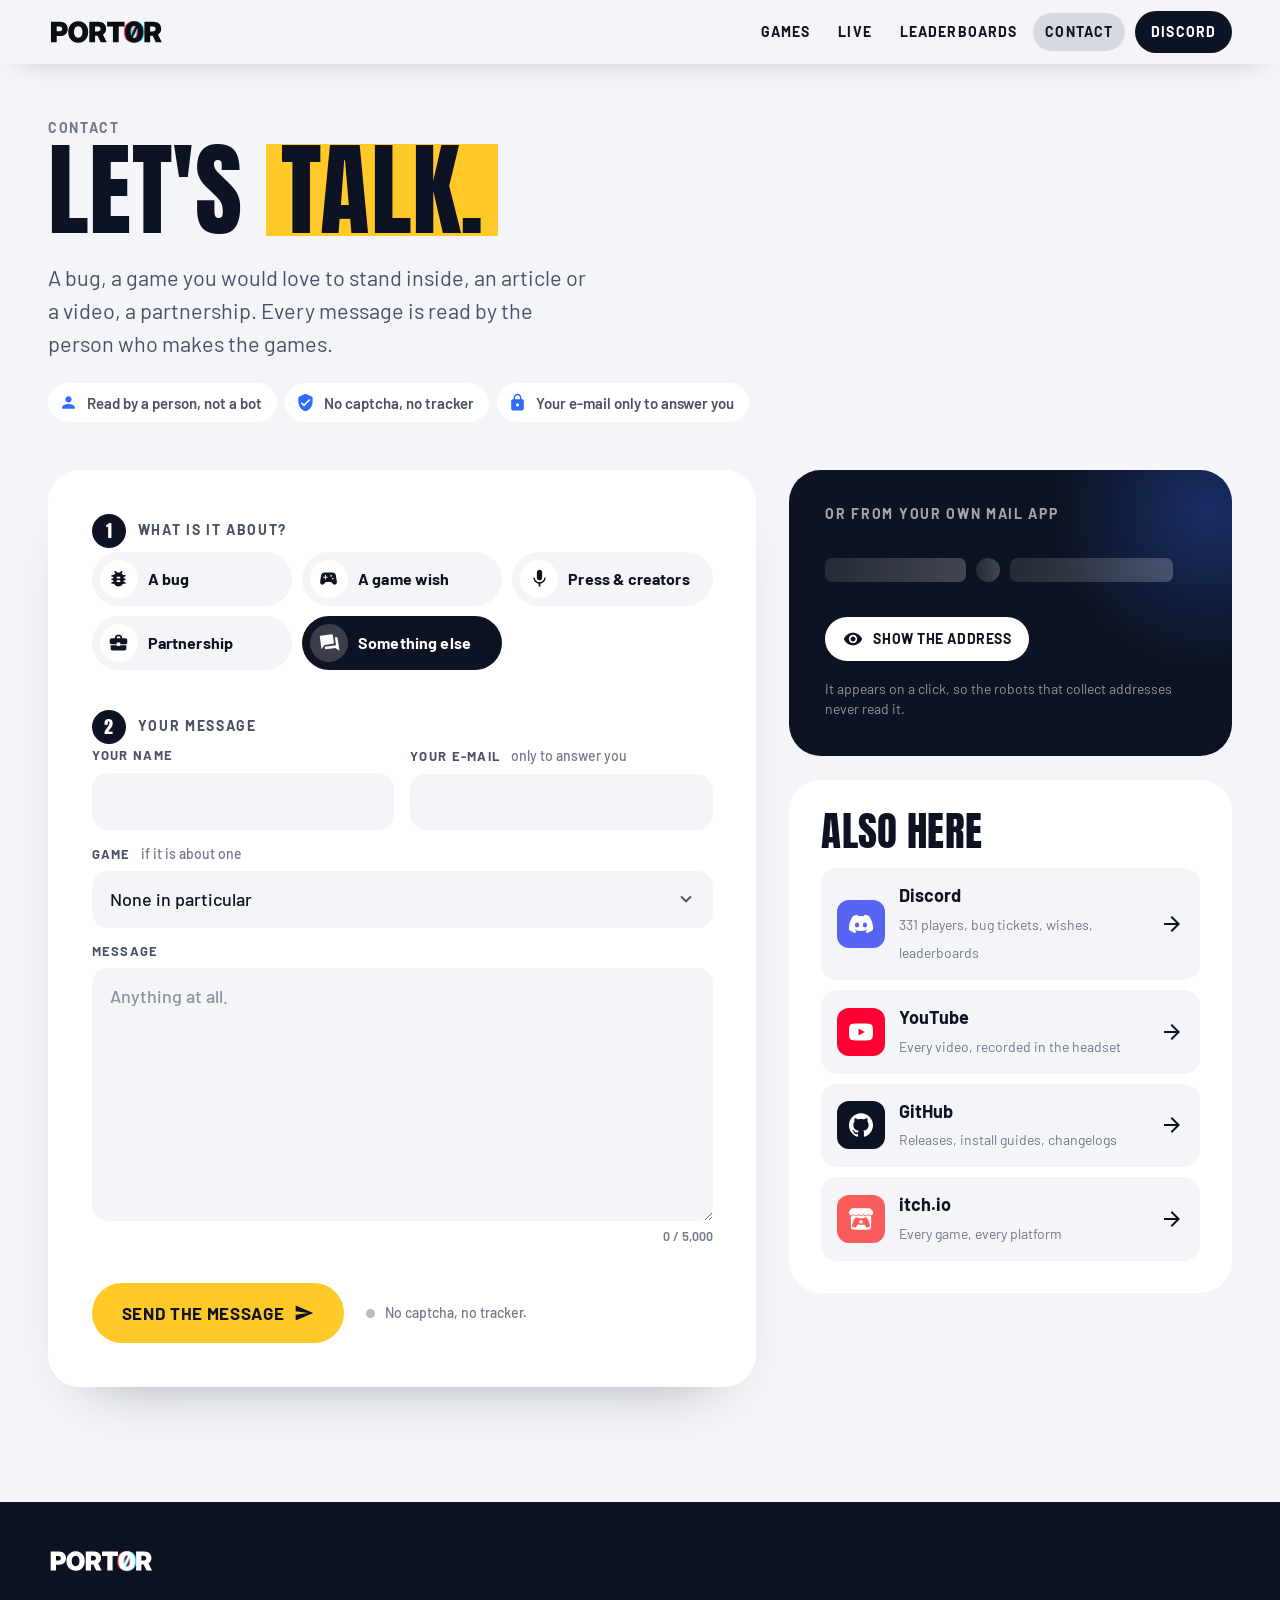
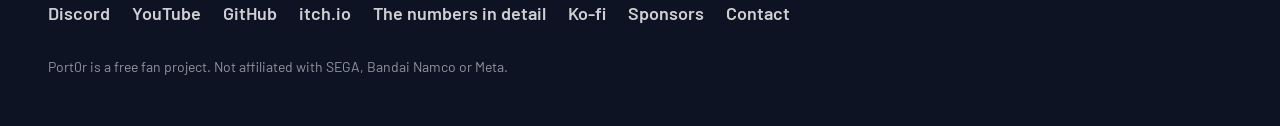
==== commit dbae5ac2: "Port0r launch numbers, live" ====
--- a/contact/index.html
+++ b/contact/index.html
@@ -16,7 +16,7 @@
 <link rel="preconnect" href="https://fonts.googleapis.com">
 <link rel="preconnect" href="https://fonts.gstatic.com" crossorigin>
 <link href="https://fonts.googleapis.com/css2?family=Anton&family=Barlow:ital,wght@0,400;0,500;0,600;0,700;1,600&display=swap" rel="stylesheet">
-<link rel="stylesheet" href="../site.css?v=20261021g">
+<link rel="stylesheet" href="../site.css?v=20261017c">
 <link rel="preconnect" href="https://alloxr.info" crossorigin>
 </head>
 <body>
@@ -155,12 +155,10 @@
       <a href="https://ko-fi.com/port0r">Ko-fi</a>
       <a href="https://github.com/sponsors/jacquesdupontd">Sponsors</a>
       <a href="./" aria-current="page">Contact</a>
-      <a href="../privacy/">Privacy</a>
     </nav>
     <p class="legal">Port0r is a free fan project. Not affiliated with SEGA, Bandai Namco or Meta.</p>
   </div>
 </footer>
 <script src="../contact.js?v=20261016m" defer></script>
-<script src="../hit.js?v=20261021a" defer></script>
 </body>
 </html>
--- a/site.css
+++ b/site.css
@@ -29,7 +29,6 @@
   --green: #22d47b;   --on-green: #0d1322;     /* Android */
   --violet: #8a6cf6;  --on-violet: #ffffff;    /* Steam Deck & Linux */
   --sky: #3fb5ff;     --on-sky: #0d1322;       /* Mac */
-  --earth: #e07a2e;   --on-earth: #0d1322;     /* Dirt Dash VR: the off-road's dust */
   --display: "Anton", "Oswald", "Arial Narrow", Impact, sans-serif;
   --text: "Barlow", "Helvetica Neue", Arial, sans-serif;
   --wrap: 1240px;
@@ -94,7 +93,7 @@
   border: 0; border-radius: 999px; background: var(--ink); color: #fff; font: 700 16px/1 var(--text); letter-spacing: .04em;
   text-transform: uppercase; text-decoration: none; cursor: pointer; white-space: nowrap;
   transition: transform .18s var(--ease-out), box-shadow .18s var(--ease-out), background-color .18s; }
-.btn svg { width: 20px; height: 20px; flex: none; fill: currentColor; }   /* an icon takes its button's colour (21/10: the band's Ko-fi and heart were black on the dark buttons) */
+.btn svg { width: 20px; height: 20px; flex: none; }
 .btn:hover { transform: translateY(-2px); box-shadow: 0 14px 26px -14px rgb(11 15 25 / .6); }
 .btn:active { transform: translateY(0) scale(.97); transition-duration: .08s; }
 .btn.yellow { background: var(--yellow); color: var(--on-yellow); }
@@ -150,160 +149,24 @@
     linear-gradient(180deg, rgb(11 15 25 / .55) 0%, transparent 20%),
     linear-gradient(0deg, rgb(11 15 25 / .92) 0%, rgb(11 15 25 / .35) 40%, transparent 62%),
     radial-gradient(110% 80% at 0% 100%, rgb(11 15 25 / .6) 0%, transparent 55%); }
-/* THE FIRST SCREEN, WHOLE, on any screen (21/10/2026, Guillaume: « pareil pour le header et les boutons qui apparaissent
-   ensuite », « il faut penser tout le site avec cette logique »): a header's essentials -- the band, the title, its text, its
-   buttons -- fit the window a phone shows with its bars out (100svh). When they would not, site.js shrinks the header's type
-   and spacing by one factor, --hfit (never under .72; the buttons keep their size); what follows may continue below. */
-.hero { --hfit: 1; }
-.hero-copy { padding-block: calc(var(--top-h) + 48px) 34px; display: grid; gap: calc(var(--hfit) * 22px); justify-items: start; }
-.hero h1 { font-size: calc(var(--hfit) * clamp(50px, 7vw, 108px)); max-width: 19ch; text-shadow: 0 4px 40px rgb(0 0 0 / .35); }
+.hero-copy { padding-block: calc(var(--top-h) + 48px) 34px; display: grid; gap: 22px; justify-items: start; }
+.hero h1 { font-size: clamp(50px, 7vw, 108px); max-width: 19ch; text-shadow: 0 4px 40px rgb(0 0 0 / .35); }
 .hero h1 .hl { text-shadow: none; }
-/* the hero's texts, one after the other over the race (22/10/2026): the slides share one grid cell -- the copy keeps the
-   tallest one's height, the buttons never move -- the current one shown, the next one only once the old one is gone */
-.slides { display: grid; }
-.slide { grid-area: 1 / 1; display: grid; gap: calc(var(--hfit) * 22px); justify-items: start; align-content: end;
-  opacity: 0; transform: translateY(-8px); pointer-events: none; transition: opacity .3s ease-in, transform .3s ease-in; }
-.slide.on { opacity: 1; transform: none; pointer-events: auto;
-  transition: opacity .5s var(--ease-out) .32s, transform .6s var(--ease-out) .32s; }
-.hero .hx { font-size: calc(var(--hfit) * clamp(50px, 7vw, 108px)); max-width: 19ch; text-shadow: 0 4px 40px rgb(0 0 0 / .35); }
-.hero .hx .hl { text-shadow: none; }
-.hero .lead { color: rgb(255 255 255 / .86); max-width: 40ch; font-size: max(15px, calc(var(--hfit) * clamp(19px, 1.7vw, 22px))); }
+.hero .lead { color: rgb(255 255 255 / .86); max-width: 40ch; }
 .hero .row { margin-top: 4px; }
 .rec { display: inline-flex; align-items: center; gap: 9px; font: 600 13px/1.2 var(--text); letter-spacing: .1em; text-transform: uppercase;
   color: rgb(255 255 255 / .8); }
 .dot { width: 9px; height: 9px; border-radius: 50%; background: var(--red); flex: none; animation: rec 1.6s ease-in-out infinite; }
 @keyframes rec { 50% { opacity: .25; } }
 @media (max-width: 600px) {
-  .hero-copy, .slide { gap: calc(var(--hfit) * 18px); }
-  .hero .lead { font-size: max(15px, calc(var(--hfit) * 18px)); }
+  .hero-copy { gap: 18px; }
+  .hero .lead { font-size: 18px; }
   .hero .row .btn { flex: 1 1 auto; }
   /* the phone's cut puts the white car right behind the text: a deeper veil under the copy */
   .hero-media::after { background:
     linear-gradient(180deg, rgb(11 15 25 / .6) 0%, transparent 16%),
     linear-gradient(0deg, rgb(11 15 25 / .96) 0%, rgb(11 15 25 / .82) 42%, rgb(11 15 25 / .35) 66%, transparent 80%); }
 }
-
-/* ---- the ask: the first thing on the page, right under the bar (20/10/2026, Guillaume: the help first, then everything) ---- */
-/* in the hero's flow, its first row: the copy keeps the bottom, and on a phone, where the copy fills the screen, the two
-   stack instead of overlapping (the first draft, absolute, hid « BE INSIDE » at 390 px) */
-.hero { grid-template-rows: auto 1fr auto; align-content: stretch; }
-.hero > .hero-copy { align-self: end; padding-top: calc(var(--hfit) * 28px); padding-bottom: calc(var(--hfit) * 34px); }
-.ask { position: relative; z-index: 2; padding-top: calc(var(--top-h) + env(safe-area-inset-top, 0px) + var(--hfit) * 12px); }
-.ask-in { display: flex; flex-wrap: wrap; align-items: center; justify-content: space-between; gap: 10px 20px;
-  padding: 10px 10px 10px 22px; border-radius: 18px; background: var(--yellow); color: var(--on-yellow);
-  box-shadow: 0 22px 44px -22px rgb(0 0 0 / .7); animation: ask-in .6s .2s both var(--ease-out); }
-.ask-in p { margin: 0; font: 500 max(13px, calc(var(--hfit, 1) * 18px))/1.35 var(--text); }
-.ask-in b { font-weight: 800; }
-.ask-go { display: flex; gap: 8px; }
-.btn.ink { background: var(--ink); color: #fff; }
-.btn.ink svg { color: var(--red-eye); }
-@keyframes ask-in { from { opacity: 0; transform: translateY(-10px); } }
-@media (max-width: 600px) {
-  .ask-in { padding: 12px 12px 12px 16px; border-radius: 16px; }
-  .ask-in p { font-size: max(13px, calc(var(--hfit, 1) * 15px)); }
-  .ask-go { width: 100%; }
-  .ask-go .btn { flex: 1 1 0; }
-}
-@media (prefers-reduced-motion: reduce) { .ask-in { animation: none; } .slide { transition: none; } }
-/* a phone on its side (wide, 360-500 px high): the band's text and its buttons on one line, a thinner bar, the lead on two
-   lines -- the header's essentials then fit its window (tools/fit_bench.py: the buttons ended 100 px under it) */
-@media (max-height: 500px) and (orientation: landscape) {
-  :root { --top-h: 52px; }
-  .ask-in { flex-wrap: nowrap; padding: 8px 8px 8px 18px; }
-  .ask-in p { font-size: max(13px, calc(var(--hfit, 1) * 15px)); }
-  .ask-go { flex: none; }
-  .hero .lead { max-width: 64ch; }
-  .hero .row .btn { min-height: 44px; }   /* still a finger's size */
-  .hero .chip { padding: 6px 10px 5px; }
-}
-
-/* ---- the ask, big over the race first (21/10/2026, Guillaume: « on voit pas du tout le bandeau qui parle de la demande
-   d'aide, elle devrait s'afficher en gros sur la vidéo avec une jolie animation et ensuite devenir le panneau qui reste
-   là-haut et laisse place à l'autre texte sur la vidéo, s'afficher en streaming »). site.js streams the band's own words into
-   a big yellow card, word by word behind a caret, then flies the card into the band; the title, the buttons and the dock
-   come in after it with their usual entrances. Without JavaScript, or with reduced motion, the band is simply there. ---- */
-/* centred in the VISIBLE window, whatever the header's height (21/10/2026, Guillaume: on another phone « le panneau qui parle
-   du sponsoring se trouvait tout en bas coupé » -- centred in the header, which on a phone is taller than the screen once its
-   title and buttons stack, it sat low). Too big for the window (a small phone, a phone on its side, a low window), the whole
-   card shrinks by one factor, --fit, measured by site.js on the card's real size: all its words are laid out from the start. */
-.ask-big { --fit: 1; position: fixed; inset: 0; height: 100vh; height: 100dvh; z-index: 3; display: none; place-items: center;
-  pointer-events: none; padding: calc(var(--top-h) + env(safe-area-inset-top, 0px) + 16px) 16px calc(24px + env(safe-area-inset-bottom, 0px)); }
-.hero.asking .ask-big { display: grid; }
-/* only the message: the race dimmed behind it, the top bar gone, both back when the card has landed */
-.hero-media { transition: filter .9s ease; }
-.hero.asking .hero-media { filter: brightness(.38) saturate(.75); }
-.top { transition: opacity .5s ease, background-color .25s, box-shadow .25s, color .25s; }
-html.asking .top, html.ask-pre .top { opacity: 0; pointer-events: none; }
-html.ask-pre .ask-in, html.ask-pre .hero-copy { visibility: hidden; }
-html.ask-pre .hero-media { filter: brightness(.38) saturate(.75); }
-.ask-card { width: fit-content; max-width: min(100%, 980px);
-  padding: calc(var(--fit) * clamp(22px, 4vw, 48px)) calc(var(--fit) * clamp(22px, 4.6vw, 60px)) calc(var(--fit) * clamp(24px, 4.2vw, 52px));
-  border-radius: calc(var(--fit) * clamp(20px, 2.4vw, 32px)); background: var(--yellow); color: var(--on-yellow);
-  box-shadow: 0 46px 90px -34px rgb(0 0 0 / .85); animation: ask-card .7s var(--ease-out) both; }
-@keyframes ask-card { from { opacity: 0; transform: translateY(28px) scale(.95); } }
-.ask-big-1 { margin: 0; font: 400 calc(var(--fit) * clamp(52px, 10vw, 150px))/.92 var(--display); text-transform: uppercase; letter-spacing: .004em; }
-.ask-big-2 { margin: calc(var(--fit) * clamp(12px, 1.6vw, 22px)) 0 0; font: 600 calc(var(--fit) * clamp(21px, 2.9vw, 42px))/1.22 var(--text); max-width: 30ch;
-  text-wrap: pretty; }
-.ask-big .w { display: inline-block; opacity: 0; transform: translateY(.32em); filter: blur(7px);
-  transition: opacity .2s ease, transform .38s var(--ease-out), filter .26s ease; }
-.ask-big .w.on { opacity: 1; transform: none; filter: none; }
-/* the title's last word lands like the site's « inside »: its two eyes apart, then one */
-.ask-big .w.st.on { animation: ask-st 1.1s var(--ease-out) .1s both; }
-@keyframes ask-st { from { text-shadow: -.07em 0 0 var(--cyan-eye), .07em 0 0 var(--red-eye); }
-  to { text-shadow: 0 0 0 transparent, 0 0 0 transparent; } }
-.ask-big .caret { display: inline-block; width: .09em; height: .92em; margin-left: .06em; vertical-align: -.1em;
-  background: currentColor; border-radius: 1px; animation: caret .9s steps(1) infinite; }
-@keyframes caret { 50% { opacity: 0; } }
-@media (max-width: 600px) { .ask-big-1 { font-size: calc(var(--fit) * clamp(52px, 15vw, 72px)); }
-  .ask-big-2 { font-size: calc(var(--fit) * clamp(21px, 6.2vw, 27px)); } }
-/* reduced motion: the same stream and flight, the words only fading in, nothing sliding or blurring on the way */
-@media (prefers-reduced-motion: reduce) {
-  .ask-card { animation: ask-fade .5s ease both; }
-  .ask-big .w { filter: none; transform: none; transition: opacity .22s ease; }
-  .ask-big .w.st.on { animation: none; }
-  .hero.asked .hero-copy > * { animation-name: ask-fade; }
-  .ask-thanks { transform: none; }
-  .ask-heart.beat { animation-name: heart-fade; }
-}
-@keyframes heart-fade { 30% { opacity: .35; } }
-@keyframes ask-fade { from { opacity: 0; } }
-/* the thank you, once the sentence is written: the words give way to it, its heart beats faster and faster (site.js sets
-   each beat's length), then the card flies */
-.ask-card { position: relative; }
-.ask-thanks { position: absolute; inset: 0; display: flex; flex-wrap: wrap; align-items: center; justify-content: center;
-  gap: 0 .2em; padding: 0 .3em; font: 400 calc(var(--fit) * clamp(64px, 11vw, 168px))/.9 var(--display); text-transform: uppercase;
-  text-align: center; opacity: 0; transform: scale(.86); pointer-events: none;
-  transition: opacity .35s ease, transform .6s var(--ease-out); }
-.ask-thanks b { font-weight: 400; }
-.ask-card.thanks .ask-thanks { opacity: 1; transform: none; }
-.ask-card.thanks > p { opacity: 0; transition: opacity .3s ease; }
-.ask-heart { width: .8em; height: .8em; flex: none; fill: var(--red-eye); color: var(--red-eye); }
-.ask-heart.beat { animation: heart-flash var(--beat, 400ms) ease-out; }
-@keyframes heart-flash {
-  0% { transform: scale(1); filter: none; }
-  30% { transform: scale(1.34); filter: brightness(1.4) drop-shadow(0 0 .16em var(--red-eye)); }
-  100% { transform: scale(1); filter: none; } }
-@media (max-width: 600px) { .ask-thanks { font-size: calc(var(--fit) * clamp(56px, 16vw, 80px)); } }
-/* the flight: from the card's box to the band's, its words gone first */
-.ask-card.fly { position: fixed; z-index: 60; margin: 0; max-width: none; overflow: hidden; animation: none;
-  transition: left .78s cubic-bezier(.7, 0, .18, 1), top .78s cubic-bezier(.7, 0, .18, 1), width .78s cubic-bezier(.7, 0, .18, 1),
-    height .78s cubic-bezier(.7, 0, .18, 1), border-radius .78s ease, padding .78s ease, box-shadow .78s ease; }
-.ask-card.fly > *, .ask-card.fly .ask-thanks { opacity: 0; transition: opacity .2s ease; }
-/* while it speaks, the band and the title wait (hidden, so nothing invisible takes a click); their entrances play once it
-   has landed */
-.hero.asking .ask-in, .hero.asking .hero-copy { opacity: 0; visibility: hidden; animation: none; }
-.hero.asking .stereo, .hero.asking .dk, .hero.asking .dk > svg, .hero.asking .dk .reel, .hero.asking .dk .heart,
-.hero.asking .dk::after, .hero.asking .heart svg, .hero.asking .heart i { animation: none; }
-.hero.asked .ask-in { animation: none; }   /* the band itself is there at once, where the card landed... */
-.hero.asked .ask-in > * { animation: ask-land .45s ease both; }   /* ...and its words and buttons come in */
-@keyframes ask-land { from { opacity: 0; } }
-.hero.asked .hero-copy > * { animation: copy-in .7s var(--ease-out) calc(.1s + var(--k, 0) * 90ms) both; }
-.hero.asked .hero-copy > :nth-child(2) { --k: 1; }
-.hero.asked .hero-copy > :nth-child(3) { --k: 2; }
-.hero.asked .hero-copy > :nth-child(4) { --k: 3; }
-.hero.asked .hero-copy > :nth-child(5) { --k: 4; }
-.hero.asked .hero-copy > :nth-child(6) { --k: 5; }
-@keyframes copy-in { from { opacity: 0; transform: translateY(18px); } }
 
 /* ---- the dock: every place Port0r lives, under the header's buttons (17/10/2026, Guillaume: « le GitHub, le YT (stylé animé
    avec un montage de vidéos), le Discord, le itch et les liens pour sponsoriser ... une animation pour sauter à l'oeil au
@@ -438,33 +301,6 @@
   letter-spacing: .1em; text-transform: uppercase; color: #fff; background: rgb(11 15 25 / .6); padding: 6px 8px; border-radius: 6px; }
 .pip .tag .dot { width: 7px; height: 7px; }
 .info { display: grid; gap: 18px; align-content: start; }
-/* THE ESSENTIALS FIRST (21/10/2026, Guillaume: « il faut penser tout le site avec cette logique »): a game's title, its text,
-   then how to get it, then the details -- and on one column (phones, tablets) its buttons right under its title, before the
-   text. A game page's head shrinks by the header's one factor (--hfit, site.js) when its buttons would still fall under the
-   window (tools/fit_bench.py: they ended at 1 000-1 150 px on phones, 754 px in a 620 px laptop window). */
-.info > .row { order: 1; }
-.info > .feat, .info > .new { order: 2; }
-.game { --hfit: 1; }
-.game h1.gt { font-size: calc(var(--hfit) * clamp(52px, 6vw, 92px)); }
-.game .lead.gl { font-size: max(15px, calc(var(--hfit) * 19px)); }
-@media (max-width: 1020px) { .info > .lead { order: 2; } }
-/* a phone: the game's head closer under the bar, its title closer under the video (the headset's clip still clear) */
-@media (max-width: 560px) {
-  .page-head:has(.game) { padding-top: calc(var(--top-h) + 18px); }
-  .page-head .info { margin-top: 36px; }
-}
-/* its two buttons side by side on a narrow column (a phone, or the half of a phone on its side), still a finger's size */
-@media (max-width: 560px), (max-height: 500px) and (orientation: landscape) {
-  .page-head .info .row { gap: 10px 8px; }
-  .page-head .info .row .btn { min-height: 48px; padding: 0 16px; font-size: 14px; }
-}
-/* a phone on its side: the video and the game side by side, as on a computer -- one under the other, the video alone
-   was taller than the window */
-@media (max-height: 500px) and (orientation: landscape) {
-  .page-head:has(.game) { padding-top: calc(var(--top-h) + 12px); }
-  .page-head .game, .page-head .game.flip { grid-template-columns: minmax(0, 1fr) minmax(0, 1fr); grid-template-areas: "stage info" "extra info"; }
-  .page-head .info { margin-top: 0; }
-}
 .info .meta { display: flex; flex-wrap: wrap; gap: 8px 12px; align-items: center; }
 .info h3 { font-size: clamp(44px, 4.6vw, 70px); }
 .new { display: grid; gap: 4px; background: var(--card); border-radius: 14px; padding: 14px 16px; font-size: 16px; line-height: 1.45; }
@@ -514,7 +350,7 @@
 .next p { color: rgb(255 255 255 / .78); margin-top: 12px; }
 .queue { list-style: none; padding: 0; margin: 18px 0 0; display: flex; flex-wrap: wrap; gap: 8px; }
 .queue li { font: 600 14px/1 var(--text); letter-spacing: .05em; padding: 9px 12px; border-radius: 999px; background: rgb(255 255 255 / .1); }
-.queue li:first-child, .queue li.beta { background: var(--red); }   /* the games in beta now (22/10/2026: Daytona USA, Rally VR on PC) */
+.queue li:first-child { background: var(--red); }
 @media (max-width: 760px) { .next { grid-template-columns: 1fr; } }
 
 /* ---- LIVE: the numbers, big, on the arcade's yellow ---- */
@@ -596,12 +432,11 @@
 @media (max-width: 860px) { .plats { grid-template-columns: 1fr; } }
 
 /* ---- the leaderboards, live ---- */
-.lbs { display: grid; grid-template-columns: repeat(auto-fill, minmax(min(100%, 270px), 1fr)); align-items: start; gap: clamp(16px, 2vw, 24px); }
+.lbs { display: grid; grid-template-columns: repeat(3, minmax(0, 1fr)); gap: clamp(16px, 2vw, 24px); }
 .lb { --c: var(--yellow); background: var(--card); border-radius: 26px; padding: 22px 22px 18px; display: grid; gap: 14px; align-content: start; }
 .lb[data-game="vcop"] { --c: var(--blue); }
 .lb[data-game="hotd"] { --c: var(--red); }
 .lb[data-game="timecris"] { --c: var(--amber); }
-.lb[data-game="timecrs2"] { --c: var(--sky); }
 .lb h3 { font-size: 34px; display: flex; align-items: center; gap: 12px; }
 .lb h3::before { content: ""; width: 12px; height: 28px; border-radius: 4px; background: var(--c); flex: none; }
 .lb .rule { font: 500 15px/1.45 var(--text); color: var(--ink-2); }
@@ -617,7 +452,7 @@
 .lb li .nm { overflow: hidden; text-overflow: ellipsis; white-space: nowrap; }
 .lb li .sc { font: 700 16px/1 var(--text); font-variant-numeric: tabular-nums; }
 .lb li.empty { grid-template-columns: 1fr; color: var(--ink-3); font-weight: 500; }
-
+@media (max-width: 1020px) { .lbs { grid-template-columns: 1fr; } }
 
 /* ---- the last row: Discord, support ---- */
 .duo { display: grid; grid-template-columns: repeat(2, minmax(0, 1fr)); gap: clamp(16px, 2vw, 24px); }
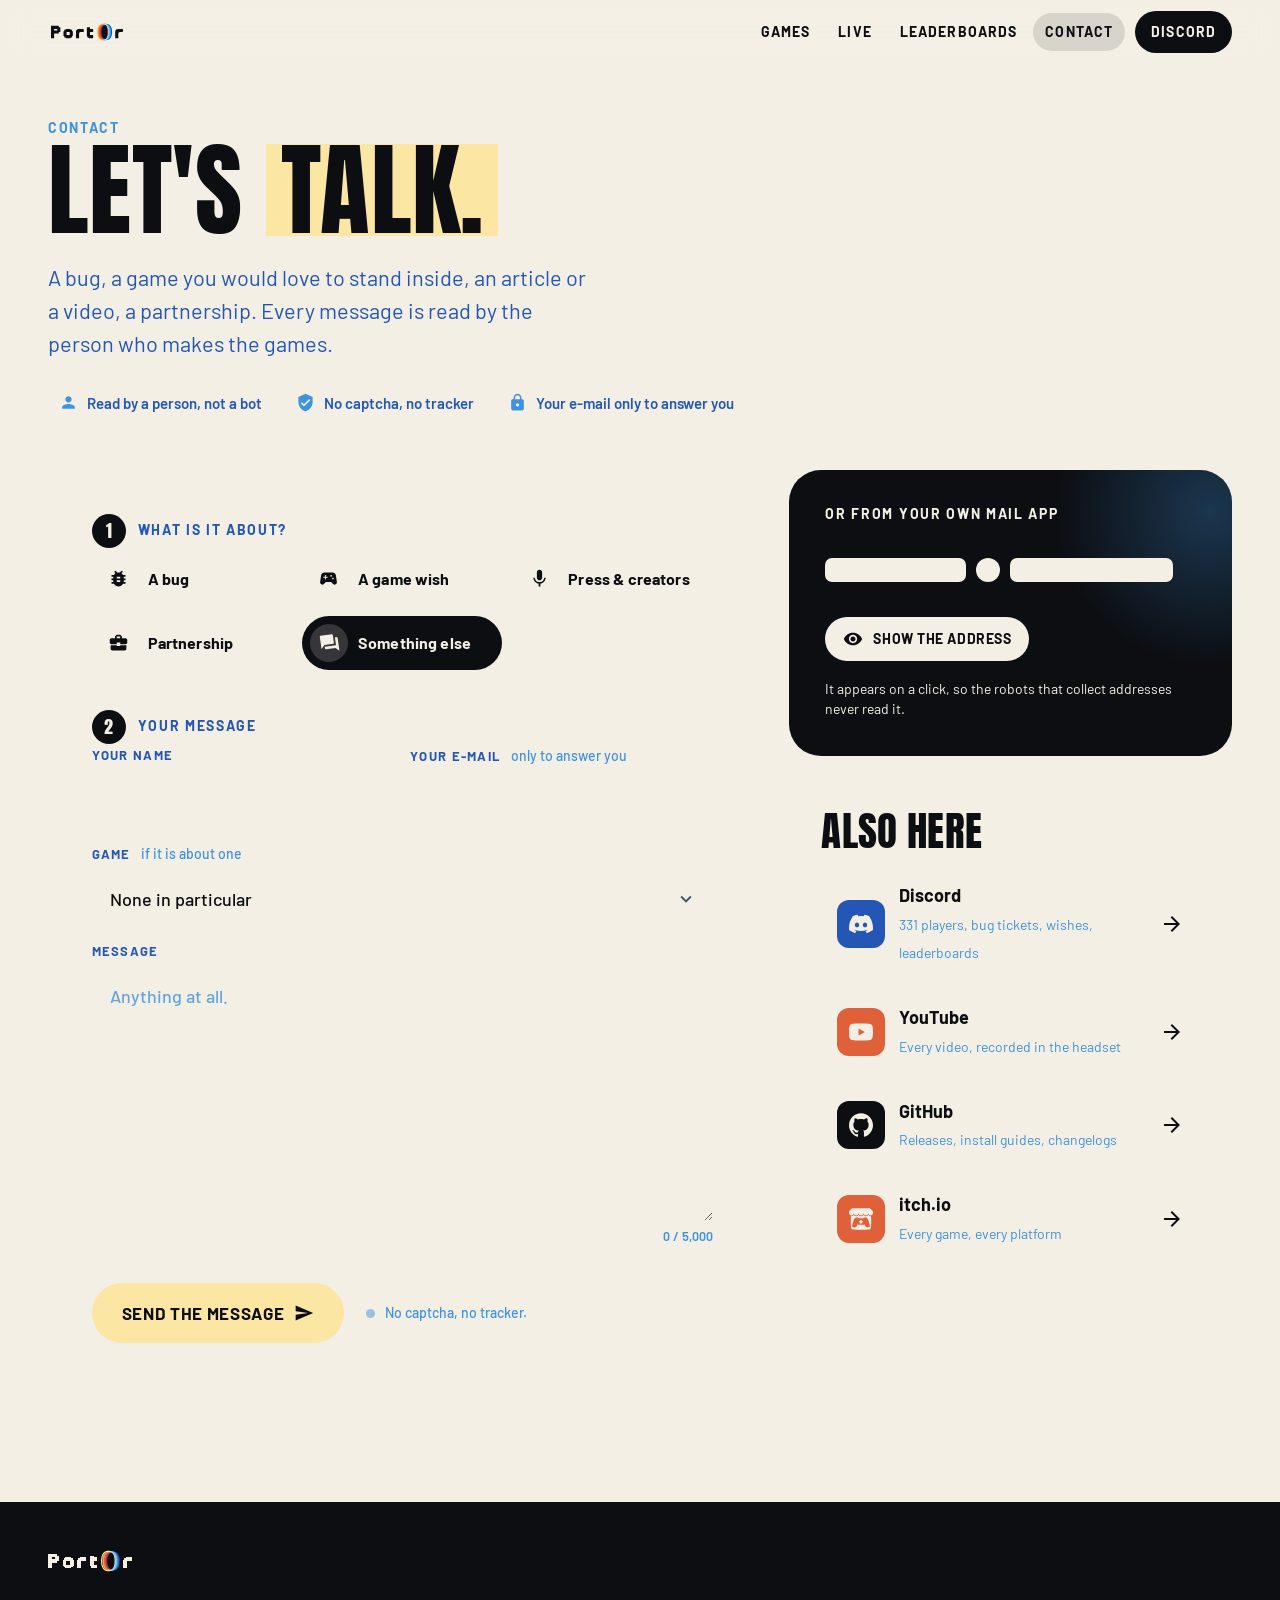
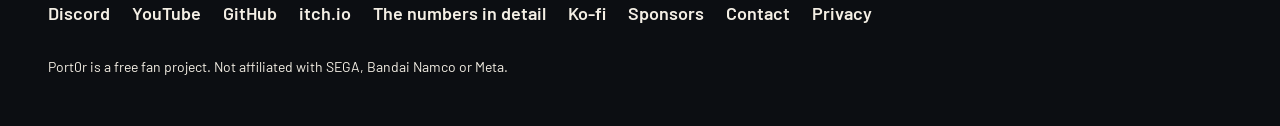
==== commit a97a06d6: "Restyle Port0r website with new identity" ====
--- a/contact/index.html
+++ b/contact/index.html
@@ -10,20 +10,20 @@
 <meta property="og:image" content="https://port0r.com/assets/og.jpg">
 <meta property="og:url" content="https://port0r.com/contact/">
 <meta name="twitter:card" content="summary_large_image">
-<meta name="theme-color" content="#f3f5f9">
+<meta name="theme-color" content="#0c0e12">
 <link rel="canonical" href="https://port0r.com/contact/">
-<link rel="icon" href="../assets/icon.png">
+<link rel="icon" href="../assets/port0r-icon.svg">
 <link rel="preconnect" href="https://fonts.googleapis.com">
 <link rel="preconnect" href="https://fonts.gstatic.com" crossorigin>
 <link href="https://fonts.googleapis.com/css2?family=Anton&family=Barlow:ital,wght@0,400;0,500;0,600;0,700;1,600&display=swap" rel="stylesheet">
-<link rel="stylesheet" href="../site.css?v=20261017c">
+<link rel="stylesheet" href="../site.css?v=20261030">
 <link rel="preconnect" href="https://alloxr.info" crossorigin>
 </head>
 <body>
 <a class="skip" href="#content">Skip to the content</a>
 <header class="top solid" id="top">
   <div class="wrap">
-    <a class="mark" href="../" aria-label="Port0r, home"><img class="on-light" src="../assets/wordmark.svg" alt="Port0r" width="116" height="24"><img class="on-dark" src="../assets/wordmark-light.svg" alt="" width="116" height="24"></a>
+    <a class="mark" href="../" aria-label="Port0r, home"><img class="on-light" src="../assets/port0r-wordmark-light.svg" alt="Port0r" width="116" height="24"><img class="on-dark" src="../assets/port0r-wordmark.svg" alt="" width="116" height="24"></a>
     <nav aria-label="Sections">
       <a href="../#games">Games</a>
       <a class="opt" href="../#live">Live</a>
@@ -117,12 +117,12 @@
         <h2>Also here</h2>
         <div class="gives">
           <a href="https://discord.gg/XMk7GgapuN">
-            <span class="ic" style="background:#5865f2"><svg viewBox="0 0 24 24" aria-hidden="true"><path fill="currentColor" d="M20.317 4.3698a19.7913 19.7913 0 00-4.8851-1.5152.0741.0741 0 00-.0785.0371c-.211.3753-.4447.8648-.6083 1.2495-1.8447-.2762-3.68-.2762-5.4868 0-.1636-.3933-.4058-.8742-.6177-1.2495a.077.077 0 00-.0785-.037 19.7363 19.7363 0 00-4.8852 1.515.0699.0699 0 00-.0321.0277C.5334 9.0458-.319 13.5799.0992 18.0578a.0824.0824 0 00.0312.0561c2.0528 1.5076 4.0413 2.4228 5.9929 3.0294a.0777.0777 0 00.0842-.0276c.4616-.6304.8731-1.2952 1.226-1.9942a.076.076 0 00-.0416-.1057c-.6528-.2476-1.2743-.5495-1.8722-.8923a.077.077 0 01-.0076-.1277c.1258-.0943.2517-.1923.3718-.2914a.0743.0743 0 01.0776-.0105c3.9278 1.7933 8.18 1.7933 12.0614 0a.0739.0739 0 01.0785.0095c.1202.099.246.1981.3728.2924a.077.077 0 01-.0066.1276 12.2986 12.2986 0 01-1.873.8914.0766.0766 0 00-.0407.1067c.3604.698.7719 1.3628 1.225 1.9932a.076.076 0 00.0842.0286c1.961-.6067 3.9495-1.5219 6.0023-3.0294a.077.077 0 00.0313-.0552c.5004-5.177-.8382-9.6739-3.5485-13.6604a.061.061 0 00-.0312-.0286zM8.02 15.3312c-1.1825 0-2.1569-1.0857-2.1569-2.419 0-1.3332.9555-2.4189 2.157-2.4189 1.2108 0 2.1757 1.0952 2.1568 2.419 0 1.3332-.9555 2.4189-2.1569 2.4189zm7.9748 0c-1.1825 0-2.1569-1.0857-2.1569-2.419 0-1.3332.9554-2.4189 2.1569-2.4189 1.2108 0 2.1757 1.0952 2.1568 2.419 0 1.3332-.946 2.4189-2.1568 2.4189Z"/></svg></span>
+            <span class="ic" style="background:#2457b5"><svg viewBox="0 0 24 24" aria-hidden="true"><path fill="currentColor" d="M20.317 4.3698a19.7913 19.7913 0 00-4.8851-1.5152.0741.0741 0 00-.0785.0371c-.211.3753-.4447.8648-.6083 1.2495-1.8447-.2762-3.68-.2762-5.4868 0-.1636-.3933-.4058-.8742-.6177-1.2495a.077.077 0 00-.0785-.037 19.7363 19.7363 0 00-4.8852 1.515.0699.0699 0 00-.0321.0277C.5334 9.0458-.319 13.5799.0992 18.0578a.0824.0824 0 00.0312.0561c2.0528 1.5076 4.0413 2.4228 5.9929 3.0294a.0777.0777 0 00.0842-.0276c.4616-.6304.8731-1.2952 1.226-1.9942a.076.076 0 00-.0416-.1057c-.6528-.2476-1.2743-.5495-1.8722-.8923a.077.077 0 01-.0076-.1277c.1258-.0943.2517-.1923.3718-.2914a.0743.0743 0 01.0776-.0105c3.9278 1.7933 8.18 1.7933 12.0614 0a.0739.0739 0 01.0785.0095c.1202.099.246.1981.3728.2924a.077.077 0 01-.0066.1276 12.2986 12.2986 0 01-1.873.8914.0766.0766 0 00-.0407.1067c.3604.698.7719 1.3628 1.225 1.9932a.076.076 0 00.0842.0286c1.961-.6067 3.9495-1.5219 6.0023-3.0294a.077.077 0 00.0313-.0552c.5004-5.177-.8382-9.6739-3.5485-13.6604a.061.061 0 00-.0312-.0286zM8.02 15.3312c-1.1825 0-2.1569-1.0857-2.1569-2.419 0-1.3332.9555-2.4189 2.157-2.4189 1.2108 0 2.1757 1.0952 2.1568 2.419 0 1.3332-.9555 2.4189-2.1569 2.4189zm7.9748 0c-1.1825 0-2.1569-1.0857-2.1569-2.419 0-1.3332.9554-2.4189 2.1569-2.4189 1.2108 0 2.1757 1.0952 2.1568 2.419 0 1.3332-.946 2.4189-2.1568 2.4189Z"/></svg></span>
             <span><b>Discord</b><small><span id="dcount">The players</span>, bug tickets, wishes, leaderboards</small></span>
             <svg class="go" viewBox="0 0 24 24" aria-hidden="true"><path fill="currentColor" d="M12 4l-1.41 1.41L16.17 11H4v2h12.17l-5.58 5.59L12 20l8-8z"/></svg>
           </a>
           <a href="https://www.youtube.com/@jacquesdupontd">
-            <span class="ic" style="background:#ff0033"><svg viewBox="0 0 24 24" aria-hidden="true"><path fill="currentColor" d="M23.498 6.186a3.016 3.016 0 0 0-2.122-2.136C19.505 3.545 12 3.545 12 3.545s-7.505 0-9.377.505A3.017 3.017 0 0 0 .502 6.186C0 8.07 0 12 0 12s0 3.93.502 5.814a3.016 3.016 0 0 0 2.122 2.136c1.871.505 9.376.505 9.376.505s7.505 0 9.377-.505a3.015 3.015 0 0 0 2.122-2.136C24 15.93 24 12 24 12s0-3.93-.502-5.814zM9.545 15.568V8.432L15.818 12l-6.273 3.568z"/></svg></span>
+            <span class="ic" style="background:#e0603a"><svg viewBox="0 0 24 24" aria-hidden="true"><path fill="currentColor" d="M23.498 6.186a3.016 3.016 0 0 0-2.122-2.136C19.505 3.545 12 3.545 12 3.545s-7.505 0-9.377.505A3.017 3.017 0 0 0 .502 6.186C0 8.07 0 12 0 12s0 3.93.502 5.814a3.016 3.016 0 0 0 2.122 2.136c1.871.505 9.376.505 9.376.505s7.505 0 9.377-.505a3.015 3.015 0 0 0 2.122-2.136C24 15.93 24 12 24 12s0-3.93-.502-5.814zM9.545 15.568V8.432L15.818 12l-6.273 3.568z"/></svg></span>
             <span><b>YouTube</b><small>Every video, recorded in the headset</small></span>
             <svg class="go" viewBox="0 0 24 24" aria-hidden="true"><path fill="currentColor" d="M12 4l-1.41 1.41L16.17 11H4v2h12.17l-5.58 5.59L12 20l8-8z"/></svg>
           </a>
@@ -132,7 +132,7 @@
             <svg class="go" viewBox="0 0 24 24" aria-hidden="true"><path fill="currentColor" d="M12 4l-1.41 1.41L16.17 11H4v2h12.17l-5.58 5.59L12 20l8-8z"/></svg>
           </a>
           <a href="https://port0r.itch.io/">
-            <span class="ic" style="background:#fa5c5c"><svg viewBox="0 0 24 24" aria-hidden="true"><path fill="currentColor" d="M3.13 1.338C2.08 1.96.02 4.328 0 4.95v1.03c0 1.303 1.22 2.45 2.325 2.45 1.33 0 2.436-1.102 2.436-2.41 0 1.308 1.07 2.41 2.4 2.41 1.328 0 2.362-1.102 2.362-2.41 0 1.308 1.137 2.41 2.466 2.41h.024c1.33 0 2.466-1.102 2.466-2.41 0 1.308 1.034 2.41 2.363 2.41 1.33 0 2.4-1.102 2.4-2.41 0 1.308 1.106 2.41 2.435 2.41C22.78 8.43 24 7.282 24 5.98V4.95c-.02-.62-2.082-2.99-3.13-3.612-3.253-.114-5.508-.134-8.87-.133-3.362 0-7.945.053-8.87.133zm6.376 6.477a2.74 2.74 0 0 1-.468.602c-.5.49-1.19.795-1.947.795a2.786 2.786 0 0 1-1.95-.795c-.182-.178-.32-.37-.446-.59-.127.222-.303.412-.486.59a2.788 2.788 0 0 1-1.95.795c-.092 0-.187-.025-.264-.052-.107 1.113-.152 2.176-.168 2.95v.005l-.006 1.167c.02 2.334-.23 7.564 1.03 8.85 1.952.454 5.545.662 9.15.663 3.605 0 7.198-.21 9.15-.664 1.26-1.284 1.01-6.514 1.03-8.848l-.006-1.167v-.004c-.016-.775-.06-1.838-.168-2.95-.077.026-.172.052-.263.052a2.788 2.788 0 0 1-1.95-.795c-.184-.178-.36-.368-.486-.59-.127.22-.265.412-.447.59a2.786 2.786 0 0 1-1.95.794c-.76 0-1.446-.303-1.948-.793a2.74 2.74 0 0 1-.468-.602 2.738 2.738 0 0 1-.463.602 2.787 2.787 0 0 1-1.95.794h-.16a2.787 2.787 0 0 1-1.95-.793 2.738 2.738 0 0 1-.464-.602zm-2.004 2.59v.002c.795.002 1.5 0 2.373.953.687-.072 1.406-.108 2.125-.107.72 0 1.438.035 2.125.107.873-.953 1.578-.95 2.372-.953.376 0 1.876 0 2.92 2.934l1.123 4.028c.832 2.995-.266 3.068-1.636 3.07-2.03-.075-3.156-1.55-3.156-3.025-1.124.184-2.436.276-3.748.277-1.312 0-2.624-.093-3.748-.277 0 1.475-1.125 2.95-3.156 3.026-1.37-.004-2.468-.077-1.636-3.072l1.122-4.027c1.045-2.934 2.545-2.934 2.92-2.934zM12 12.714c-.002.002-2.14 1.964-2.523 2.662l1.4-.056v1.22c0 .056.56.033 1.123.007.562.026 1.124.05 1.124-.008v-1.22l1.4.055C14.138 14.677 12 12.713 12 12.713z"/></svg></span>
+            <span class="ic" style="background:#e0603a"><svg viewBox="0 0 24 24" aria-hidden="true"><path fill="currentColor" d="M3.13 1.338C2.08 1.96.02 4.328 0 4.95v1.03c0 1.303 1.22 2.45 2.325 2.45 1.33 0 2.436-1.102 2.436-2.41 0 1.308 1.07 2.41 2.4 2.41 1.328 0 2.362-1.102 2.362-2.41 0 1.308 1.137 2.41 2.466 2.41h.024c1.33 0 2.466-1.102 2.466-2.41 0 1.308 1.034 2.41 2.363 2.41 1.33 0 2.4-1.102 2.4-2.41 0 1.308 1.106 2.41 2.435 2.41C22.78 8.43 24 7.282 24 5.98V4.95c-.02-.62-2.082-2.99-3.13-3.612-3.253-.114-5.508-.134-8.87-.133-3.362 0-7.945.053-8.87.133zm6.376 6.477a2.74 2.74 0 0 1-.468.602c-.5.49-1.19.795-1.947.795a2.786 2.786 0 0 1-1.95-.795c-.182-.178-.32-.37-.446-.59-.127.222-.303.412-.486.59a2.788 2.788 0 0 1-1.95.795c-.092 0-.187-.025-.264-.052-.107 1.113-.152 2.176-.168 2.95v.005l-.006 1.167c.02 2.334-.23 7.564 1.03 8.85 1.952.454 5.545.662 9.15.663 3.605 0 7.198-.21 9.15-.664 1.26-1.284 1.01-6.514 1.03-8.848l-.006-1.167v-.004c-.016-.775-.06-1.838-.168-2.95-.077.026-.172.052-.263.052a2.788 2.788 0 0 1-1.95-.795c-.184-.178-.36-.368-.486-.59-.127.22-.265.412-.447.59a2.786 2.786 0 0 1-1.95.794c-.76 0-1.446-.303-1.948-.793a2.74 2.74 0 0 1-.468-.602 2.738 2.738 0 0 1-.463.602 2.787 2.787 0 0 1-1.95.794h-.16a2.787 2.787 0 0 1-1.95-.793 2.738 2.738 0 0 1-.464-.602zm-2.004 2.59v.002c.795.002 1.5 0 2.373.953.687-.072 1.406-.108 2.125-.107.72 0 1.438.035 2.125.107.873-.953 1.578-.95 2.372-.953.376 0 1.876 0 2.92 2.934l1.123 4.028c.832 2.995-.266 3.068-1.636 3.07-2.03-.075-3.156-1.55-3.156-3.025-1.124.184-2.436.276-3.748.277-1.312 0-2.624-.093-3.748-.277 0 1.475-1.125 2.95-3.156 3.026-1.37-.004-2.468-.077-1.636-3.072l1.122-4.027c1.045-2.934 2.545-2.934 2.92-2.934zM12 12.714c-.002.002-2.14 1.964-2.523 2.662l1.4-.056v1.22c0 .056.56.033 1.123.007.562.026 1.124.05 1.124-.008v-1.22l1.4.055C14.138 14.677 12 12.713 12 12.713z"/></svg></span>
             <span><b>itch.io</b><small>Every game, every platform</small></span>
             <svg class="go" viewBox="0 0 24 24" aria-hidden="true"><path fill="currentColor" d="M12 4l-1.41 1.41L16.17 11H4v2h12.17l-5.58 5.59L12 20l8-8z"/></svg>
           </a>
@@ -145,7 +145,7 @@
 
 <footer class="foot">
   <div class="wrap">
-    <img src="../assets/wordmark-light.svg" alt="Port0r" width="106" height="22">
+    <img src="../assets/port0r-wordmark.svg" alt="Port0r" width="106" height="22">
     <nav aria-label="Elsewhere">
       <a href="https://discord.gg/XMk7GgapuN">Discord</a>
       <a href="https://www.youtube.com/@jacquesdupontd">YouTube</a>
@@ -155,10 +155,12 @@
       <a href="https://ko-fi.com/port0r">Ko-fi</a>
       <a href="https://github.com/sponsors/jacquesdupontd">Sponsors</a>
       <a href="./" aria-current="page">Contact</a>
+      <a href="../privacy/">Privacy</a>
     </nav>
     <p class="legal">Port0r is a free fan project. Not affiliated with SEGA, Bandai Namco or Meta.</p>
   </div>
 </footer>
 <script src="../contact.js?v=20261016m" defer></script>
+<script src="../hit.js?v=20261021a" defer></script>
 </body>
 </html>
--- a/site.css
+++ b/site.css
@@ -11,32 +11,29 @@
 
 :root {
   color-scheme: light;
-  --paper: #f3f5f9;          /* the page: a cool light grey, not white */
-  --paper-2: #e9edf4;        /* the alternate band */
-  --card: #ffffff;
-  --ink: #0d1322;            /* text: a deep night blue, not black */
-  --ink-2: #485266;
-  --ink-3: #6f798c;
-  --night: #0b0f19;          /* behind videos and thumbnails */
-  --red: #e8392f;            /* the OUT NOW chip */
-  --red-eye: #ff3d55;        /* the wordmark's two eyes */
-  --cyan-eye: #29e3ff;
-  /* the games' own hues, from their thumbnails' second line */
-  --yellow: #ffc928;  --on-yellow: #0d1322;    /* Rally VR, Sega Rally */
-  --blue: #2f6bff;    --on-blue: #ffffff;      /* Cop VR */
-  --amber: #ff9f1c;   --on-amber: #0d1322;     /* Time Crisis VR */
-  --cyan: #16c3ea;    --on-cyan: #0d1322;      /* Switch */
-  --green: #22d47b;   --on-green: #0d1322;     /* Android */
-  --violet: #8a6cf6;  --on-violet: #ffffff;    /* Steam Deck & Linux */
-  --sky: #3fb5ff;     --on-sky: #0d1322;       /* Mac */
+  --paper: #f4efe5;
+  --paper-2: #fbe6a4;
+  --card: #f4efe5;
+  --ink: #0c0e12;
+  --ink-2: #2457b5;
+  --ink-3: #3e93dc;
+  --night: #0c0e12;
+  --red: #e0603a;
+  --red-eye: #e0603a;
+  --cyan-eye: #6cc6ee;
+  --yellow: #fbe6a4; --on-yellow: #0c0e12;
+  --blue: #3e93dc; --on-blue: #0c0e12;
+  --amber: #f39a52; --on-amber: #0c0e12;
+  --cyan: #6cc6ee; --on-cyan: #0c0e12;
+  --green: #6cc6ee; --on-green: #0c0e12;
+  --violet: #2457b5; --on-violet: #f4efe5;
+  --sky: #6cc6ee; --on-sky: #0c0e12;
+  --earth: #f39a52; --on-earth: #0c0e12;
   --display: "Anton", "Oswald", "Arial Narrow", Impact, sans-serif;
   --text: "Barlow", "Helvetica Neue", Arial, sans-serif;
-  --wrap: 1240px;
-  --gut: clamp(16px, 4vw, 48px);
-  --top-h: 64px;
-  --r-media: 22px;
+  --wrap: 1240px; --gut: clamp(16px, 4vw, 48px); --top-h: 64px; --r-media: 22px;
   --ease-out: cubic-bezier(.22, 1, .36, 1);
-  --shadow-media: 0 34px 70px -28px rgb(11 15 25 / .55), 0 10px 24px -12px rgb(11 15 25 / .35);
+  --shadow-media: none;
 }
 
 *, *::before, *::after { box-sizing: border-box; }
@@ -49,7 +46,7 @@
 button { font: inherit; color: inherit; }
 ::selection { background: var(--yellow); color: var(--ink); }
 :focus-visible { outline: 3px solid var(--blue); outline-offset: 3px; border-radius: 6px; }
-.skip { position: absolute; left: 12px; top: -60px; z-index: 100; background: var(--ink); color: #fff; padding: 10px 14px;
+.skip { position: absolute; left: 12px; top: -60px; z-index: 100; background: var(--ink); color: #f4efe5; padding: 10px 14px;
   border-radius: 10px; text-decoration: none; font-weight: 600; }
 .skip:focus { top: 12px; }
 .wrap { width: min(var(--wrap), 100% - 2 * var(--gut)); margin-inline: auto; }
@@ -65,10 +62,10 @@
   /* the colour block hugs the capitals (Anton's line box is far taller than its caps: a plain background bit into the line above) */
   background: linear-gradient(var(--c, var(--yellow)), var(--c, var(--yellow))) 0 var(--hl-top, .3em) / 100% var(--hl-h, .9em) no-repeat; }
 h1:has(.hl), h2:has(.hl), h3:has(.hl) { line-height: 1.04; }
-.chip { display: inline-flex; align-items: center; gap: 8px; width: fit-content; background: var(--red); color: #fff;
+.chip { display: inline-flex; align-items: center; gap: 8px; width: fit-content; background: var(--red); color: #f4efe5;
   font: 700 13px/1 var(--text); letter-spacing: .09em; text-transform: uppercase; padding: 8px 11px 7px; border-radius: 5px; }
 .chip.soft { background: color-mix(in oklch, var(--ink) 8%, transparent); color: var(--ink-2); }
-.chip.on-dark { background: rgb(255 255 255 / .14); color: #fff; backdrop-filter: blur(10px); -webkit-backdrop-filter: blur(10px); }
+.chip.on-dark { background: #f4efe5; color: #f4efe5; backdrop-filter: blur(10px); -webkit-backdrop-filter: blur(10px); }
 .eyes { display: inline-flex; gap: 4px; flex: none; }
 .eyes i { width: 9px; height: 9px; border-radius: 50%; background: var(--red-eye); }
 .eyes i + i { background: var(--cyan-eye); }
@@ -90,16 +87,16 @@
 
 /* ---- buttons ---- */
 .btn { display: inline-flex; align-items: center; justify-content: center; gap: 10px; min-height: 52px; padding: 0 24px;
-  border: 0; border-radius: 999px; background: var(--ink); color: #fff; font: 700 16px/1 var(--text); letter-spacing: .04em;
+  border: 0; border-radius: 999px; background: var(--ink); color: #f4efe5; font: 700 16px/1 var(--text); letter-spacing: .04em;
   text-transform: uppercase; text-decoration: none; cursor: pointer; white-space: nowrap;
   transition: transform .18s var(--ease-out), box-shadow .18s var(--ease-out), background-color .18s; }
-.btn svg { width: 20px; height: 20px; flex: none; }
-.btn:hover { transform: translateY(-2px); box-shadow: 0 14px 26px -14px rgb(11 15 25 / .6); }
+.btn svg { width: 20px; height: 20px; flex: none; fill: currentColor; }   /* an icon takes its button's colour (21/10: the band's Ko-fi and heart were black on the dark buttons) */
+.btn:hover { transform: translateY(-2px); box-shadow: none; }
 .btn:active { transform: translateY(0) scale(.97); transition-duration: .08s; }
 .btn.yellow { background: var(--yellow); color: var(--on-yellow); }
-.btn.white { background: #fff; color: var(--ink); }
-.btn.glass { background: rgb(255 255 255 / .16); color: #fff; backdrop-filter: blur(12px); -webkit-backdrop-filter: blur(12px); }
-.btn.glass:hover { background: rgb(255 255 255 / .26); }
+.btn.white { background: #f4efe5; color: var(--ink); }
+.btn.glass { background: #f4efe5; color: #f4efe5; backdrop-filter: blur(12px); -webkit-backdrop-filter: blur(12px); }
+.btn.glass:hover { background: #f4efe5; }
 .btn.soft { background: color-mix(in oklch, var(--ink) 8%, transparent); color: var(--ink); }
 .btn.soft:hover { background: color-mix(in oklch, var(--ink) 13%, transparent); box-shadow: none; }
 .btn.sm { min-height: 44px; padding: 0 18px; font-size: 14px; }
@@ -118,18 +115,18 @@
   padding: 12px; border-radius: 999px; transition: background-color .18s; }
 .top nav a:not(.btn):hover, .top nav a[aria-current="page"] { background: color-mix(in oklch, currentColor 12%, transparent); }
 .top nav .btn { min-height: 42px; margin-left: 6px; padding: 0 16px; }
-.top.over { color: #fff; }
+.top.over { color: #f4efe5; }
 .top .mark .on-dark, .top.over .mark .on-light { display: none; }
-.top.over .mark .on-dark { display: block; filter: drop-shadow(0 1px 8px rgb(0 0 0 / .35)); }
-.top.over nav .btn { background: #fff; color: var(--ink); }
+.top.over .mark .on-dark { display: block; filter: drop-shadow(0 1px 8px #0c0e12); }
+.top.over nav .btn { background: #f4efe5; color: var(--ink); }
 .top.solid { background: color-mix(in oklch, var(--paper) 88%, transparent); color: var(--ink);
   backdrop-filter: blur(14px) saturate(1.4); -webkit-backdrop-filter: blur(14px) saturate(1.4);
-  box-shadow: 0 10px 30px -22px rgb(11 15 25 / .5); }
+  box-shadow: none; }
 @media (max-width: 900px) { .top nav .opt { display: none; } }
 @media (max-width: 420px) { .top nav a:not(.btn) { padding: 12px 8px; font-size: 13px; } .top .mark img { height: 20px; } }
 
 /* ---- the header: the race behind the title, its two eyes converging at load ---- */
-.hero { position: relative; isolation: isolate; overflow: hidden; background: var(--night); color: #fff;
+.hero { position: relative; isolation: isolate; overflow: hidden; background: var(--night); color: #f4efe5;
   /* the whole window, whatever its height (16/10/2026, Guillaume: « le header ne prend pas automatiquement toute la page,
      on a une ligne blanche »: it was capped at 980 px) */
   min-height: 100vh; min-height: 100svh; display: grid; align-content: end; }
@@ -137,7 +134,7 @@
 .hero-media video, .hero-media .eye { position: absolute; inset: 0; width: 100%; height: 100%; object-fit: cover;
   object-position: 50% var(--focus-y, 56%); }
 .hero-media video { background: var(--night) center / cover no-repeat; }
-.hero-eyes { position: absolute; inset: 0; background: #000; opacity: 0; pointer-events: none; }
+.hero-eyes { position: absolute; inset: 0; background: #0c0e12; opacity: 0; pointer-events: none; }
 .hero-eyes .eye { mix-blend-mode: screen; will-change: transform; }
 .hero-eyes .l { filter: url(#eye-red); transform: translateX(-2.6%); }
 .hero-eyes .r { filter: url(#eye-cyan); transform: translateX(2.6%); }
@@ -146,27 +143,163 @@
 .hero.fused .hero-eyes { opacity: 0; transition: opacity .45s ease; }
 .hero-media::after { content: ""; position: absolute; inset: 0;
   background:
-    linear-gradient(180deg, rgb(11 15 25 / .55) 0%, transparent 20%),
-    linear-gradient(0deg, rgb(11 15 25 / .92) 0%, rgb(11 15 25 / .35) 40%, transparent 62%),
-    radial-gradient(110% 80% at 0% 100%, rgb(11 15 25 / .6) 0%, transparent 55%); }
-.hero-copy { padding-block: calc(var(--top-h) + 48px) 34px; display: grid; gap: 22px; justify-items: start; }
-.hero h1 { font-size: clamp(50px, 7vw, 108px); max-width: 19ch; text-shadow: 0 4px 40px rgb(0 0 0 / .35); }
+    linear-gradient(180deg, #0c0e12 0%, transparent 20%),
+    linear-gradient(0deg, #0c0e12 0%, #0c0e12 40%, transparent 62%),
+    radial-gradient(110% 80% at 0% 100%, #0c0e12 0%, transparent 55%); }
+/* THE FIRST SCREEN, WHOLE, on any screen (21/10/2026, Guillaume: « pareil pour le header et les boutons qui apparaissent
+   ensuite », « il faut penser tout le site avec cette logique »): a header's essentials -- the band, the title, its text, its
+   buttons -- fit the window a phone shows with its bars out (100svh). When they would not, site.js shrinks the header's type
+   and spacing by one factor, --hfit (never under .72; the buttons keep their size); what follows may continue below. */
+.hero { --hfit: 1; }
+.hero-copy { padding-block: calc(var(--top-h) + 48px) 34px; display: grid; gap: calc(var(--hfit) * 22px); justify-items: start; }
+.hero h1 { font-size: calc(var(--hfit) * clamp(50px, 7vw, 108px)); max-width: 19ch; text-shadow: 0 4px 40px #0c0e12; }
 .hero h1 .hl { text-shadow: none; }
-.hero .lead { color: rgb(255 255 255 / .86); max-width: 40ch; }
+/* the hero's texts, one after the other over the race (22/10/2026): the slides share one grid cell -- the copy keeps the
+   tallest one's height, the buttons never move -- the current one shown, the next one only once the old one is gone */
+.slides { display: grid; }
+.slide { grid-area: 1 / 1; display: grid; gap: calc(var(--hfit) * 22px); justify-items: start; align-content: end;
+  opacity: 0; transform: translateY(-8px); pointer-events: none; transition: opacity .3s ease-in, transform .3s ease-in; }
+.slide.on { opacity: 1; transform: none; pointer-events: auto;
+  transition: opacity .5s var(--ease-out) .32s, transform .6s var(--ease-out) .32s; }
+.hero .hx { font-size: calc(var(--hfit) * clamp(50px, 7vw, 108px)); max-width: 19ch; text-shadow: 0 4px 40px #0c0e12; }
+.hero .hx .hl { text-shadow: none; }
+.hero .lead { color: #f4efe5; max-width: 40ch; font-size: max(15px, calc(var(--hfit) * clamp(19px, 1.7vw, 22px))); }
 .hero .row { margin-top: 4px; }
 .rec { display: inline-flex; align-items: center; gap: 9px; font: 600 13px/1.2 var(--text); letter-spacing: .1em; text-transform: uppercase;
-  color: rgb(255 255 255 / .8); }
+  color: #f4efe5; }
 .dot { width: 9px; height: 9px; border-radius: 50%; background: var(--red); flex: none; animation: rec 1.6s ease-in-out infinite; }
 @keyframes rec { 50% { opacity: .25; } }
 @media (max-width: 600px) {
-  .hero-copy { gap: 18px; }
-  .hero .lead { font-size: 18px; }
+  .hero-copy, .slide { gap: calc(var(--hfit) * 18px); }
+  .hero .lead { font-size: max(15px, calc(var(--hfit) * 18px)); }
   .hero .row .btn { flex: 1 1 auto; }
   /* the phone's cut puts the white car right behind the text: a deeper veil under the copy */
   .hero-media::after { background:
-    linear-gradient(180deg, rgb(11 15 25 / .6) 0%, transparent 16%),
-    linear-gradient(0deg, rgb(11 15 25 / .96) 0%, rgb(11 15 25 / .82) 42%, rgb(11 15 25 / .35) 66%, transparent 80%); }
-}
+    linear-gradient(180deg, #0c0e12 0%, transparent 16%),
+    linear-gradient(0deg, #0c0e12 0%, #0c0e12 42%, #0c0e12 66%, transparent 80%); }
+}
+
+/* ---- the ask: the first thing on the page, right under the bar (20/10/2026, Guillaume: the help first, then everything) ---- */
+/* in the hero's flow, its first row: the copy keeps the bottom, and on a phone, where the copy fills the screen, the two
+   stack instead of overlapping (the first draft, absolute, hid « BE INSIDE » at 390 px) */
+.hero { grid-template-rows: auto 1fr auto; align-content: stretch; }
+.hero > .hero-copy { align-self: end; padding-top: calc(var(--hfit) * 28px); padding-bottom: calc(var(--hfit) * 34px); }
+.ask { position: relative; z-index: 2; padding-top: calc(var(--top-h) + env(safe-area-inset-top, 0px) + var(--hfit) * 12px); }
+.ask-in { display: flex; flex-wrap: wrap; align-items: center; justify-content: space-between; gap: 10px 20px;
+  padding: 10px 10px 10px 22px; border-radius: 18px; background: var(--yellow); color: var(--on-yellow);
+  box-shadow: none; animation: ask-in .6s .2s both var(--ease-out); }
+.ask-in p { margin: 0; font: 500 max(13px, calc(var(--hfit, 1) * 18px))/1.35 var(--text); }
+.ask-in b { font-weight: 800; }
+.ask-go { display: flex; gap: 8px; }
+.btn.ink { background: var(--ink); color: #f4efe5; }
+.btn.ink svg { color: var(--red-eye); }
+@keyframes ask-in { from { opacity: 0; transform: translateY(-10px); } }
+@media (max-width: 600px) {
+  .ask-in { padding: 12px 12px 12px 16px; border-radius: 16px; }
+  .ask-in p { font-size: max(13px, calc(var(--hfit, 1) * 15px)); }
+  .ask-go { width: 100%; }
+  .ask-go .btn { flex: 1 1 0; }
+}
+@media (prefers-reduced-motion: reduce) { .ask-in { animation: none; } .slide { transition: none; } }
+/* a phone on its side (wide, 360-500 px high): the band's text and its buttons on one line, a thinner bar, the lead on two
+   lines -- the header's essentials then fit its window (tools/fit_bench.py: the buttons ended 100 px under it) */
+@media (max-height: 500px) and (orientation: landscape) {
+  :root { --top-h: 52px; }
+  .ask-in { flex-wrap: nowrap; padding: 8px 8px 8px 18px; }
+  .ask-in p { font-size: max(13px, calc(var(--hfit, 1) * 15px)); }
+  .ask-go { flex: none; }
+  .hero .lead { max-width: 64ch; }
+  .hero .row .btn { min-height: 44px; }   /* still a finger's size */
+  .hero .chip { padding: 6px 10px 5px; }
+}
+
+/* ---- the ask, big over the race first (21/10/2026, Guillaume: « on voit pas du tout le bandeau qui parle de la demande
+   d'aide, elle devrait s'afficher en gros sur la vidéo avec une jolie animation et ensuite devenir le panneau qui reste
+   là-haut et laisse place à l'autre texte sur la vidéo, s'afficher en streaming »). site.js streams the band's own words into
+   a big yellow card, word by word behind a caret, then flies the card into the band; the title, the buttons and the dock
+   come in after it with their usual entrances. Without JavaScript, or with reduced motion, the band is simply there. ---- */
+/* centred in the VISIBLE window, whatever the header's height (21/10/2026, Guillaume: on another phone « le panneau qui parle
+   du sponsoring se trouvait tout en bas coupé » -- centred in the header, which on a phone is taller than the screen once its
+   title and buttons stack, it sat low). Too big for the window (a small phone, a phone on its side, a low window), the whole
+   card shrinks by one factor, --fit, measured by site.js on the card's real size: all its words are laid out from the start. */
+.ask-big { --fit: 1; position: fixed; inset: 0; height: 100vh; height: 100dvh; z-index: 3; display: none; place-items: center;
+  pointer-events: none; padding: calc(var(--top-h) + env(safe-area-inset-top, 0px) + 16px) 16px calc(24px + env(safe-area-inset-bottom, 0px)); }
+.hero.asking .ask-big { display: grid; }
+/* only the message: the race dimmed behind it, the top bar gone, both back when the card has landed */
+.hero-media { transition: filter .9s ease; }
+.hero.asking .hero-media { filter: brightness(.38) saturate(.75); }
+.top { transition: opacity .5s ease, background-color .25s, box-shadow .25s, color .25s; }
+html.asking .top, html.ask-pre .top { opacity: 0; pointer-events: none; }
+html.ask-pre .ask-in, html.ask-pre .hero-copy { visibility: hidden; }
+html.ask-pre .hero-media { filter: brightness(.38) saturate(.75); }
+.ask-card { width: fit-content; max-width: min(100%, 980px);
+  padding: calc(var(--fit) * clamp(22px, 4vw, 48px)) calc(var(--fit) * clamp(22px, 4.6vw, 60px)) calc(var(--fit) * clamp(24px, 4.2vw, 52px));
+  border-radius: calc(var(--fit) * clamp(20px, 2.4vw, 32px)); background: var(--yellow); color: var(--on-yellow);
+  box-shadow: none; animation: ask-card .7s var(--ease-out) both; }
+@keyframes ask-card { from { opacity: 0; transform: translateY(28px) scale(.95); } }
+.ask-big-1 { margin: 0; font: 400 calc(var(--fit) * clamp(52px, 10vw, 150px))/.92 var(--display); text-transform: uppercase; letter-spacing: .004em; }
+.ask-big-2 { margin: calc(var(--fit) * clamp(12px, 1.6vw, 22px)) 0 0; font: 600 calc(var(--fit) * clamp(21px, 2.9vw, 42px))/1.22 var(--text); max-width: 30ch;
+  text-wrap: pretty; }
+.ask-big .w { display: inline-block; opacity: 0; transform: translateY(.32em); filter: blur(7px);
+  transition: opacity .2s ease, transform .38s var(--ease-out), filter .26s ease; }
+.ask-big .w.on { opacity: 1; transform: none; filter: none; }
+/* the title's last word lands like the site's « inside »: its two eyes apart, then one */
+.ask-big .w.st.on { animation: ask-st 1.1s var(--ease-out) .1s both; }
+@keyframes ask-st { from { text-shadow: -.07em 0 0 var(--cyan-eye), .07em 0 0 var(--red-eye); }
+  to { text-shadow: 0 0 0 transparent, 0 0 0 transparent; } }
+.ask-big .caret { display: inline-block; width: .09em; height: .92em; margin-left: .06em; vertical-align: -.1em;
+  background: currentColor; border-radius: 1px; animation: caret .9s steps(1) infinite; }
+@keyframes caret { 50% { opacity: 0; } }
+@media (max-width: 600px) { .ask-big-1 { font-size: calc(var(--fit) * clamp(52px, 15vw, 72px)); }
+  .ask-big-2 { font-size: calc(var(--fit) * clamp(21px, 6.2vw, 27px)); } }
+/* reduced motion: the same stream and flight, the words only fading in, nothing sliding or blurring on the way */
+@media (prefers-reduced-motion: reduce) {
+  .ask-card { animation: ask-fade .5s ease both; }
+  .ask-big .w { filter: none; transform: none; transition: opacity .22s ease; }
+  .ask-big .w.st.on { animation: none; }
+  .hero.asked .hero-copy > * { animation-name: ask-fade; }
+  .ask-thanks { transform: none; }
+  .ask-heart.beat { animation-name: heart-fade; }
+}
+@keyframes heart-fade { 30% { opacity: .35; } }
+@keyframes ask-fade { from { opacity: 0; } }
+/* the thank you, once the sentence is written: the words give way to it, its heart beats faster and faster (site.js sets
+   each beat's length), then the card flies */
+.ask-card { position: relative; }
+.ask-thanks { position: absolute; inset: 0; display: flex; flex-wrap: wrap; align-items: center; justify-content: center;
+  gap: 0 .2em; padding: 0 .3em; font: 400 calc(var(--fit) * clamp(64px, 11vw, 168px))/.9 var(--display); text-transform: uppercase;
+  text-align: center; opacity: 0; transform: scale(.86); pointer-events: none;
+  transition: opacity .35s ease, transform .6s var(--ease-out); }
+.ask-thanks b { font-weight: 400; }
+.ask-card.thanks .ask-thanks { opacity: 1; transform: none; }
+.ask-card.thanks > p { opacity: 0; transition: opacity .3s ease; }
+.ask-heart { width: .8em; height: .8em; flex: none; fill: var(--red-eye); color: var(--red-eye); }
+.ask-heart.beat { animation: heart-flash var(--beat, 400ms) ease-out; }
+@keyframes heart-flash {
+  0% { transform: scale(1); filter: none; }
+  30% { transform: scale(1.34); filter: brightness(1.4) drop-shadow(0 0 .16em var(--red-eye)); }
+  100% { transform: scale(1); filter: none; } }
+@media (max-width: 600px) { .ask-thanks { font-size: calc(var(--fit) * clamp(56px, 16vw, 80px)); } }
+/* the flight: from the card's box to the band's, its words gone first */
+.ask-card.fly { position: fixed; z-index: 60; margin: 0; max-width: none; overflow: hidden; animation: none;
+  transition: left .78s cubic-bezier(.7, 0, .18, 1), top .78s cubic-bezier(.7, 0, .18, 1), width .78s cubic-bezier(.7, 0, .18, 1),
+    height .78s cubic-bezier(.7, 0, .18, 1), border-radius .78s ease, padding .78s ease, box-shadow .78s ease; }
+.ask-card.fly > *, .ask-card.fly .ask-thanks { opacity: 0; transition: opacity .2s ease; }
+/* while it speaks, the band and the title wait (hidden, so nothing invisible takes a click); their entrances play once it
+   has landed */
+.hero.asking .ask-in, .hero.asking .hero-copy { opacity: 0; visibility: hidden; animation: none; }
+.hero.asking .stereo, .hero.asking .dk, .hero.asking .dk > svg, .hero.asking .dk .reel, .hero.asking .dk .heart,
+.hero.asking .dk::after, .hero.asking .heart svg, .hero.asking .heart i { animation: none; }
+.hero.asked .ask-in { animation: none; }   /* the band itself is there at once, where the card landed... */
+.hero.asked .ask-in > * { animation: ask-land .45s ease both; }   /* ...and its words and buttons come in */
+@keyframes ask-land { from { opacity: 0; } }
+.hero.asked .hero-copy > * { animation: copy-in .7s var(--ease-out) calc(.1s + var(--k, 0) * 90ms) both; }
+.hero.asked .hero-copy > :nth-child(2) { --k: 1; }
+.hero.asked .hero-copy > :nth-child(3) { --k: 2; }
+.hero.asked .hero-copy > :nth-child(4) { --k: 3; }
+.hero.asked .hero-copy > :nth-child(5) { --k: 4; }
+.hero.asked .hero-copy > :nth-child(6) { --k: 5; }
+@keyframes copy-in { from { opacity: 0; transform: translateY(18px); } }
 
 /* ---- the dock: every place Port0r lives, under the header's buttons (17/10/2026, Guillaume: « le GitHub, le YT (stylé animé
    avec un montage de vidéos), le Discord, le itch et les liens pour sponsoriser ... une animation pour sauter à l'oeil au
@@ -176,34 +309,34 @@
    button takes its own brand's colour under the pointer. ---- */
 .dock { display: flex; flex-wrap: wrap; align-items: center; gap: 10px; }
 .dk { position: relative; overflow: hidden; display: inline-flex; align-items: center; gap: 10px; min-height: 48px;
-  padding: 0 18px 0 14px; border-radius: 999px; background: rgb(255 255 255 / .13); color: #fff; text-decoration: none;
+  padding: 0 18px 0 14px; border-radius: 999px; background: #f4efe5; color: #f4efe5; text-decoration: none;
   font: 700 15px/1 var(--text); letter-spacing: .03em;
   backdrop-filter: blur(12px) saturate(1.25); -webkit-backdrop-filter: blur(12px) saturate(1.25);
   transition: transform .18s var(--ease-out), background-color .22s, color .22s, box-shadow .18s var(--ease-out); }
 .dk > svg, .dk .heart svg { width: 20px; height: 20px; flex: none; fill: currentColor; }
-.dk:hover { background: var(--brand, rgb(255 255 255 / .24)); color: var(--on-brand, #fff); transform: translateY(-2px);
-  box-shadow: 0 14px 26px -14px rgb(0 0 0 / .7); }
+.dk:hover { background: var(--brand, #f4efe5); color: var(--on-brand, #f4efe5); transform: translateY(-2px);
+  box-shadow: none; }
 .dk:active { transform: scale(.97); transition-duration: .08s; }
 .dk:focus-visible { border-radius: 999px; }   /* the page's focus ring keeps the button's own shape */
-.dk.gh { --brand: #f6f8fb; --on-brand: var(--ink); }
-.dk.dc { --brand: #5865f2; }
-.dk.it { --brand: #fa5c5c; }
-.dk.kf { --brand: #29abe0; }
+.dk.gh { --brand: #0a1120; --on-brand: var(--ink); }
+.dk.dc { --brand: #2457b5; }
+.dk.it { --brand: #e0603a; }
+.dk.kf { --brand: #3e93dc; }
 /* YouTube: the montage of the five games plays inside the button (assets/yt-montage.mp4, 6.5 s, 200 KB) */
-.dk.ytb { --brand: #ff0033; gap: 12px; padding: 5px 20px 5px 5px; }
+.dk.ytb { --brand: #e0603a; gap: 12px; padding: 5px 20px 5px 5px; }
 .reel { position: relative; flex: none; width: 68px; aspect-ratio: 16 / 9; overflow: hidden; border-radius: 22px 9px 9px 22px;
   background: var(--night) url(assets/yt-montage.jpg) center / cover no-repeat; }
 .reel video { width: 100%; height: 100%; object-fit: cover; transition: transform .5s var(--ease-out); }
 .dk.ytb:hover .reel video { transform: scale(1.08); }
-.yt-mark { position: absolute; right: 5px; bottom: 4px; width: 17px; height: 17px; fill: #ff0033;
-  background: linear-gradient(#fff, #fff) 52% 50% / 38% 42% no-repeat; filter: drop-shadow(0 1px 2px rgb(0 0 0 / .55)); }
-.dk.ytb:hover .yt-mark { fill: #fff; background-image: linear-gradient(#ff0033, #ff0033); }
+.yt-mark { position: absolute; right: 5px; bottom: 4px; width: 17px; height: 17px; fill: #e0603a;
+  background: linear-gradient(#f4efe5, #f4efe5) 52% 50% / 38% 42% no-repeat; filter: drop-shadow(0 1px 2px #0c0e12); }
+.dk.ytb:hover .yt-mark { fill: #f4efe5; background-image: linear-gradient(#e0603a, #e0603a); }
 .dk-t { display: grid; gap: 4px; }
 .dk-t small { font: 600 11px/1.1 var(--text); letter-spacing: .09em; text-transform: uppercase; opacity: .72; }
 /* the sponsors: the warm one of the row, and its heart */
-.dk.love { --brand: #db61a2; background: color-mix(in oklch, var(--red-eye) 34%, rgb(255 255 255 / .08)); }
-.heart { position: relative; display: grid; place-items: center; width: 20px; height: 20px; color: #fff; }
-.heart i { position: absolute; left: 50%; top: 50%; width: 9px; height: 9px; background: #fff; opacity: 0; pointer-events: none;
+.dk.love { --brand: #a8323a; background: color-mix(in oklch, var(--red-eye) 34%, #f4efe5); }
+.heart { position: relative; display: grid; place-items: center; width: 20px; height: 20px; color: #f4efe5; }
+.heart i { position: absolute; left: 50%; top: 50%; width: 9px; height: 9px; background: #f4efe5; opacity: 0; pointer-events: none;
   -webkit-mask: url("data:image/svg+xml,%3Csvg xmlns='http://www.w3.org/2000/svg' viewBox='0 0 24 24'%3E%3Cpath d='M12 21.35l-1.45-1.32C5.4 15.36 2 12.28 2 8.5 2 5.42 4.42 3 7.5 3c1.74 0 3.41.81 4.5 2.09C13.09 3.81 14.76 3 16.5 3 19.58 3 22 5.42 22 8.5c0 3.78-3.4 6.86-8.55 11.54L12 21.35z'/%3E%3C/svg%3E") center / contain no-repeat; mask: url("data:image/svg+xml,%3Csvg xmlns='http://www.w3.org/2000/svg' viewBox='0 0 24 24'%3E%3Cpath d='M12 21.35l-1.45-1.32C5.4 15.36 2 12.28 2 8.5 2 5.42 4.42 3 7.5 3c1.74 0 3.41.81 4.5 2.09C13.09 3.81 14.76 3 16.5 3 19.58 3 22 5.42 22 8.5c0 3.78-3.4 6.86-8.55 11.54L12 21.35z'/%3E%3C/svg%3E") center / contain no-repeat; }
 .heart i:nth-of-type(1) { --dx: -13px; --k: 0; }
 .heart i:nth-of-type(2) { --dx: 1px; --k: 1; width: 7px; height: 7px; }
@@ -212,7 +345,7 @@
   .dk { animation: dk-in .56s var(--ease-out) calc(1.25s + var(--i) * 75ms) backwards; }
   .dk > svg, .dk .reel, .dk .heart { animation: dk-eyes .9s var(--ease-out) calc(1.38s + var(--i) * 75ms) backwards; }
   .dk::after { content: ""; position: absolute; inset: 0; border-radius: inherit; pointer-events: none;
-    background: linear-gradient(100deg, transparent 32%, rgb(255 255 255 / .42) 50%, transparent 68%) -60% 0 / 250% 100% no-repeat;
+    background: linear-gradient(100deg, transparent 32%, #f4efe5 50%, transparent 68%) -60% 0 / 250% 100% no-repeat;
     animation: dk-shine 1.05s ease-in-out calc(2.05s + var(--i) * 90ms) backwards; }
   .heart svg { animation: beat 4.8s ease-in-out 2.6s infinite; }
   .heart i { animation: float 4.8s var(--ease-out) calc(2.62s + var(--k) * .12s) 2 backwards; }
@@ -240,13 +373,13 @@
 }
 
 /* the live strip at the foot of the header: the numbers, now */
-.strip { background: rgb(11 15 25 / .55); backdrop-filter: blur(16px) saturate(1.3); -webkit-backdrop-filter: blur(16px) saturate(1.3); }
+.strip { background: #0c0e12; backdrop-filter: blur(16px) saturate(1.3); -webkit-backdrop-filter: blur(16px) saturate(1.3); }
 .strip a { display: grid; grid-template-columns: auto repeat(4, minmax(0, 1fr)); align-items: center; gap: clamp(12px, 2.4vw, 36px);
-  padding-block: 18px; text-decoration: none; color: #fff; }
+  padding-block: 18px; text-decoration: none; color: #f4efe5; }
 .strip .live { display: inline-flex; align-items: center; gap: 9px; font: 700 13px/1 var(--text); letter-spacing: .14em; }
 .strip .n { display: grid; gap: 4px; min-width: 0; }
 .strip .n b { font: 400 clamp(26px, 2.8vw, 40px)/1 var(--display); letter-spacing: .01em; font-variant-numeric: tabular-nums; }
-.strip .n small { font: 600 12px/1.2 var(--text); letter-spacing: .1em; text-transform: uppercase; color: rgb(255 255 255 / .7); }
+.strip .n small { font: 600 12px/1.2 var(--text); letter-spacing: .1em; text-transform: uppercase; color: #f4efe5; }
 @media (max-width: 760px) {
   .strip a { grid-template-columns: repeat(2, minmax(0, 1fr)); gap: 14px 20px; padding-block: 16px; }
   .strip .live { grid-column: 1 / -1; }
@@ -260,16 +393,16 @@
 
 /* ---- a YouTube video, played right here (our own thumbnail first, the player on a click) ---- */
 .yt { position: relative; display: block; width: 100%; aspect-ratio: 16 / 9; border: 0; padding: 0; margin: 0;
-  border-radius: var(--r-media); overflow: hidden; background: var(--night); cursor: pointer; box-shadow: var(--shadow-media);
+  border-radius: var(--r-media); overflow: hidden; background: var(--night); cursor: pointer; box-shadow: none;
   isolation: isolate; }
 .yt img { width: 100%; height: 100%; object-fit: cover; transition: transform .5s var(--ease-out); }
 .yt .play { position: absolute; left: 50%; top: 50%; translate: -50% -50%; display: inline-flex; align-items: center; gap: 10px;
-  padding: 0 22px 0 16px; height: 58px; border-radius: 999px; background: var(--red); color: #fff;
-  font: 700 15px/1 var(--text); letter-spacing: .1em; text-transform: uppercase; box-shadow: 0 16px 34px -12px rgb(0 0 0 / .6);
+  padding: 0 22px 0 16px; height: 58px; border-radius: 999px; background: var(--red); color: #f4efe5;
+  font: 700 15px/1 var(--text); letter-spacing: .1em; text-transform: uppercase; box-shadow: none;
   transition: transform .2s var(--ease-out); }
 .yt .play svg { width: 26px; height: 26px; }
-.yt .views { position: absolute; right: 12px; bottom: 12px; font: 700 12px/1 var(--text); letter-spacing: .08em; color: #fff;
-  background: rgb(11 15 25 / .72); padding: 7px 9px; border-radius: 6px; text-transform: uppercase; }
+.yt .views { position: absolute; right: 12px; bottom: 12px; font: 700 12px/1 var(--text); letter-spacing: .08em; color: #f4efe5;
+  background: #0c0e12; padding: 7px 9px; border-radius: 6px; text-transform: uppercase; }
 .yt .views:empty { display: none; }
 .yt:hover img { transform: scale(1.035); }
 .yt:hover .play { transform: scale(1.06); }
@@ -294,13 +427,40 @@
 .stage { position: relative; z-index: 1; }
 /* the clip recorded in the headset, as a window over the corner of the video */
 .pip { position: absolute; z-index: 2; width: 36%; right: -2%; bottom: -10%; aspect-ratio: 16 / 9; border-radius: 16px; overflow: hidden;
-  background: var(--night); box-shadow: 0 24px 40px -18px rgb(11 15 25 / .7); outline: 5px solid color-mix(in oklch, var(--c) 18%, var(--card)); }
+  background: var(--night); box-shadow: none; outline: 5px solid color-mix(in oklch, var(--c) 18%, var(--card)); }
 .game.flip .pip { right: auto; left: -2%; }
 .pip video { width: 100%; height: 100%; object-fit: cover; }
 .pip .tag { position: absolute; left: 9px; top: 8px; display: inline-flex; align-items: center; gap: 7px; font: 700 11px/1 var(--text);
-  letter-spacing: .1em; text-transform: uppercase; color: #fff; background: rgb(11 15 25 / .6); padding: 6px 8px; border-radius: 6px; }
+  letter-spacing: .1em; text-transform: uppercase; color: #f4efe5; background: #0c0e12; padding: 6px 8px; border-radius: 6px; }
 .pip .tag .dot { width: 7px; height: 7px; }
 .info { display: grid; gap: 18px; align-content: start; }
+/* THE ESSENTIALS FIRST (21/10/2026, Guillaume: « il faut penser tout le site avec cette logique »): a game's title, its text,
+   then how to get it, then the details -- and on one column (phones, tablets) its buttons right under its title, before the
+   text. A game page's head shrinks by the header's one factor (--hfit, site.js) when its buttons would still fall under the
+   window (tools/fit_bench.py: they ended at 1 000-1 150 px on phones, 754 px in a 620 px laptop window). */
+.info > .row { order: 1; }
+.info > .feat, .info > .new { order: 2; }
+.game { --hfit: 1; }
+.game h1.gt { font-size: calc(var(--hfit) * clamp(52px, 6vw, 92px)); }
+.game .lead.gl { font-size: max(15px, calc(var(--hfit) * 19px)); }
+@media (max-width: 1020px) { .info > .lead { order: 2; } }
+/* a phone: the game's head closer under the bar, its title closer under the video (the headset's clip still clear) */
+@media (max-width: 560px) {
+  .page-head:has(.game) { padding-top: calc(var(--top-h) + 18px); }
+  .page-head .info { margin-top: 36px; }
+}
+/* its two buttons side by side on a narrow column (a phone, or the half of a phone on its side), still a finger's size */
+@media (max-width: 560px), (max-height: 500px) and (orientation: landscape) {
+  .page-head .info .row { gap: 10px 8px; }
+  .page-head .info .row .btn { min-height: 48px; padding: 0 16px; font-size: 14px; }
+}
+/* a phone on its side: the video and the game side by side, as on a computer -- one under the other, the video alone
+   was taller than the window */
+@media (max-height: 500px) and (orientation: landscape) {
+  .page-head:has(.game) { padding-top: calc(var(--top-h) + 12px); }
+  .page-head .game, .page-head .game.flip { grid-template-columns: minmax(0, 1fr) minmax(0, 1fr); grid-template-areas: "stage info" "extra info"; }
+  .page-head .info { margin-top: 0; }
+}
 .info .meta { display: flex; flex-wrap: wrap; gap: 8px 12px; align-items: center; }
 .info h3 { font-size: clamp(44px, 4.6vw, 70px); }
 .new { display: grid; gap: 4px; background: var(--card); border-radius: 14px; padding: 14px 16px; font-size: 16px; line-height: 1.45; }
@@ -345,12 +505,12 @@
 
 /* the coming-next card */
 .next { display: grid; grid-template-columns: minmax(0, 1fr) auto; gap: 20px 40px; align-items: center; padding: clamp(24px, 3vw, 40px);
-  border-radius: 32px; background: var(--ink); color: #fff; }
+  border-radius: 32px; background: var(--ink); color: #f4efe5; }
 .next h3 { font-size: clamp(36px, 4vw, 60px); }
-.next p { color: rgb(255 255 255 / .78); margin-top: 12px; }
+.next p { color: #f4efe5; margin-top: 12px; }
 .queue { list-style: none; padding: 0; margin: 18px 0 0; display: flex; flex-wrap: wrap; gap: 8px; }
-.queue li { font: 600 14px/1 var(--text); letter-spacing: .05em; padding: 9px 12px; border-radius: 999px; background: rgb(255 255 255 / .1); }
-.queue li:first-child { background: var(--red); }
+.queue li { font: 600 14px/1 var(--text); letter-spacing: .05em; padding: 9px 12px; border-radius: 999px; background: #f4efe5; }
+.queue li:first-child, .queue li.beta { background: var(--red); }   /* the games in beta now (22/10/2026: Daytona USA, Rally VR on PC) */
 @media (max-width: 760px) { .next { grid-template-columns: 1fr; } }
 
 /* ---- LIVE: the numbers, big, on the arcade's yellow ---- */
@@ -379,15 +539,15 @@
 }
 
 /* ---- VOICES: the players' words, big, turning ---- */
-.voices { background: var(--blue); color: #fff; padding-block: clamp(64px, 8vw, 112px); overflow: hidden; }
-.voices .kicker { color: rgb(255 255 255 / .78); }
-.voices .lead { color: rgb(255 255 255 / .82); }
+.voices { background: var(--blue); color: #f4efe5; padding-block: clamp(64px, 8vw, 112px); overflow: hidden; }
+.voices .kicker { color: #f4efe5; }
+.voices .lead { color: #f4efe5; }
 .filters { display: flex; flex-wrap: wrap; gap: 8px; margin-bottom: clamp(26px, 3vw, 40px); }
 .filters button { border: 0; cursor: pointer; font: 700 14px/1 var(--text); letter-spacing: .06em; text-transform: uppercase;
-  padding: 0 14px; border-radius: 999px; background: rgb(255 255 255 / .13); color: #fff; min-height: 42px;
+  padding: 0 14px; border-radius: 999px; background: #f4efe5; color: #f4efe5; min-height: 42px;
   transition: background-color .18s; }
-.filters button:hover { background: rgb(255 255 255 / .22); }
-.filters button[aria-pressed="true"] { background: #fff; color: var(--blue); }
+.filters button:hover { background: #f4efe5; }
+.filters button[aria-pressed="true"] { background: #f4efe5; color: var(--blue); }
 .filters button small { font-weight: 600; opacity: .7; margin-left: 4px; }
 .quote { min-height: clamp(260px, 34vw, 440px); display: grid; align-content: center; gap: clamp(20px, 2.4vw, 32px); }
 @media (max-width: 600px) {
@@ -399,7 +559,7 @@
   max-width: 24ch; transition: opacity .24s, transform .32s var(--ease-out), filter .24s; }
 .quote blockquote.long { font-size: clamp(24px, 3vw, 42px); max-width: 36ch; }
 .quote blockquote::before { content: "\201C"; display: block; font: 400 1.6em/.62 var(--display); color: var(--yellow); margin-bottom: .1em; }
-.quote .who { display: flex; flex-wrap: wrap; align-items: center; gap: 10px 14px; font: 600 17px/1.3 var(--text); color: rgb(255 255 255 / .92);
+.quote .who { display: flex; flex-wrap: wrap; align-items: center; gap: 10px 14px; font: 600 17px/1.3 var(--text); color: #f4efe5;
   transition: opacity .24s; }
 .quote .who a { text-decoration: none; }
 .quote .who a:hover { text-decoration: underline; text-underline-offset: 4px; }
@@ -408,13 +568,13 @@
 .quote.out .who { opacity: 0; }
 .qbar { display: flex; align-items: center; gap: 12px; margin-top: clamp(26px, 3vw, 40px); }
 .qbar button { width: 48px; height: 48px; border-radius: 50%; border: 0; display: grid; place-items: center; cursor: pointer;
-  background: rgb(255 255 255 / .14); color: #fff; transition: background-color .18s, transform .18s var(--ease-out); flex: none; }
-.qbar button:hover { background: rgb(255 255 255 / .26); }
+  background: #f4efe5; color: #f4efe5; transition: background-color .18s, transform .18s var(--ease-out); flex: none; }
+.qbar button:hover { background: #f4efe5; }
 .qbar button:active { transform: scale(.94); }
 .qbar svg { width: 22px; height: 22px; }
-.qbar .track { flex: 1; height: 4px; border-radius: 4px; background: rgb(255 255 255 / .2); overflow: hidden; min-width: 40px; }
+.qbar .track { flex: 1; height: 4px; border-radius: 4px; background: #f4efe5; overflow: hidden; min-width: 40px; }
 .qbar .track i { display: block; height: 100%; width: 100%; background: var(--yellow); transform-origin: 0 50%; transform: scaleX(var(--p)); }
-.qbar .count { font: 600 14px/1 var(--text); color: rgb(255 255 255 / .8); font-variant-numeric: tabular-nums; min-width: 64px; text-align: right; }
+.qbar .count { font: 600 14px/1 var(--text); color: #f4efe5; font-variant-numeric: tabular-nums; min-width: 64px; text-align: right; }
 
 /* ---- EVERYWHERE: Sega Rally on a screen ---- */
 .plats { display: grid; grid-template-columns: repeat(2, minmax(0, 1fr)); gap: clamp(20px, 3vw, 36px); }
@@ -432,11 +592,12 @@
 @media (max-width: 860px) { .plats { grid-template-columns: 1fr; } }
 
 /* ---- the leaderboards, live ---- */
-.lbs { display: grid; grid-template-columns: repeat(3, minmax(0, 1fr)); gap: clamp(16px, 2vw, 24px); }
+.lbs { display: grid; grid-template-columns: repeat(auto-fill, minmax(min(100%, 270px), 1fr)); align-items: start; gap: clamp(16px, 2vw, 24px); }
 .lb { --c: var(--yellow); background: var(--card); border-radius: 26px; padding: 22px 22px 18px; display: grid; gap: 14px; align-content: start; }
 .lb[data-game="vcop"] { --c: var(--blue); }
 .lb[data-game="hotd"] { --c: var(--red); }
 .lb[data-game="timecris"] { --c: var(--amber); }
+.lb[data-game="timecrs2"] { --c: var(--sky); }
 .lb h3 { font-size: 34px; display: flex; align-items: center; gap: 12px; }
 .lb h3::before { content: ""; width: 12px; height: 28px; border-radius: 4px; background: var(--c); flex: none; }
 .lb .rule { font: 500 15px/1.45 var(--text); color: var(--ink-2); }
@@ -452,14 +613,14 @@
 .lb li .nm { overflow: hidden; text-overflow: ellipsis; white-space: nowrap; }
 .lb li .sc { font: 700 16px/1 var(--text); font-variant-numeric: tabular-nums; }
 .lb li.empty { grid-template-columns: 1fr; color: var(--ink-3); font-weight: 500; }
-@media (max-width: 1020px) { .lbs { grid-template-columns: 1fr; } }
+
 
 /* ---- the last row: Discord, support ---- */
 .duo { display: grid; grid-template-columns: repeat(2, minmax(0, 1fr)); gap: clamp(16px, 2vw, 24px); }
 .panel { border-radius: 32px; padding: clamp(26px, 3.4vw, 48px); display: grid; gap: 18px; align-content: start; }
 .panel h3 { font-size: clamp(38px, 4.2vw, 64px); }
-.panel.discord { background: #5865f2; color: #fff; }
-.panel.discord p { color: rgb(255 255 255 / .88); }
+.panel.discord { background: #2457b5; color: #f4efe5; }
+.panel.discord p { color: #f4efe5; }
 .panel.discord .big { font: 400 clamp(72px, 8vw, 120px)/.86 var(--display); font-variant-numeric: tabular-nums; }
 .panel.give { background: var(--card); }
 .panel.give p { color: var(--ink-2); }
@@ -467,7 +628,7 @@
 .gives a { display: grid; grid-template-columns: 48px 1fr 24px; gap: 14px; align-items: center; padding: 14px 16px; border-radius: 16px;
   background: var(--paper); text-decoration: none; transition: background-color .18s, transform .18s var(--ease-out); }
 .gives a:hover { background: var(--paper-2); transform: translateX(3px); }
-.gives .ic { width: 48px; height: 48px; border-radius: 12px; display: grid; place-items: center; background: var(--ink); color: #fff; }
+.gives .ic { width: 48px; height: 48px; border-radius: 12px; display: grid; place-items: center; background: var(--ink); color: #f4efe5; }
 .gives .ic svg, .gives .go { width: 24px; height: 24px; }
 .gives b { display: block; font-size: 18px; }
 .gives small { color: var(--ink-3); font-size: 14px; }
@@ -483,13 +644,13 @@
 @media (max-width: 860px) { .steps { grid-template-columns: 1fr; } }
 
 /* ---- footer ---- */
-footer.foot { background: var(--ink); color: rgb(255 255 255 / .8); padding-block: 48px calc(48px + env(safe-area-inset-bottom, 0px)); }
+footer.foot { background: var(--ink); color: #f4efe5; padding-block: 48px calc(48px + env(safe-area-inset-bottom, 0px)); }
 .foot .wrap { display: grid; gap: 22px; }
 .foot img { height: 22px; width: auto; }
 .foot nav { display: flex; flex-wrap: wrap; gap: 6px 22px; }
 .foot nav a { text-decoration: none; font-weight: 600; padding: 6px 0; }
-.foot nav a:hover { color: #fff; text-decoration: underline; text-underline-offset: 4px; }
-.foot .legal { font-size: 14px; color: rgb(255 255 255 / .55); }
+.foot nav a:hover { color: #f4efe5; text-decoration: underline; text-underline-offset: 4px; }
+.foot .legal { font-size: 14px; color: #f4efe5; }
 
 /* ---- a page of its own (a game, the leaderboards) ---- */
 .page-head { padding-block: calc(var(--top-h) + 56px) clamp(36px, 5vw, 60px); }
@@ -499,9 +660,9 @@
 .tabs button { border: 0; cursor: pointer; min-height: 46px; padding: 0 18px; border-radius: 999px; background: var(--card);
   font: 700 15px/1 var(--text); letter-spacing: .06em; text-transform: uppercase; transition: background-color .18s; }
 .tabs button:hover { background: var(--paper-2); }
-.tabs button[aria-selected="true"] { background: var(--ink); color: #fff; }
+.tabs button[aria-selected="true"] { background: var(--ink); color: #f4efe5; }
 .grid-boards { display: grid; grid-template-columns: repeat(auto-fill, minmax(min(100%, 340px), 1fr)); gap: 16px; }
-.prize { background: var(--ink); color: #fff; border-radius: 22px; padding: 20px 24px; margin-bottom: 18px; font-size: 18px; line-height: 1.5; }
+.prize { background: var(--ink); color: #f4efe5; border-radius: 22px; padding: 20px 24px; margin-bottom: 18px; font-size: 18px; line-height: 1.5; }
 .prize b { color: var(--yellow); }
 .prose { display: grid; gap: 16px; max-width: 70ch; }
 .prose h3 { font-size: clamp(30px, 3vw, 42px); margin-top: 18px; }
@@ -527,13 +688,13 @@
 
 /* the video window (the header's button): the player over a dimmed page */
 .watch { border: 0; padding: 0; background: transparent; width: min(1200px, 100vw - 2 * var(--gut)); max-width: none; max-height: none; overflow: visible; }
-.watch::backdrop { background: rgb(11 15 25 / .82); backdrop-filter: blur(8px); -webkit-backdrop-filter: blur(8px); }
+.watch::backdrop { background: #0c0e12; backdrop-filter: blur(8px); -webkit-backdrop-filter: blur(8px); }
 .watch-in { position: relative; }
-.watch-frame { aspect-ratio: 16 / 9; border-radius: var(--r-media); overflow: hidden; background: var(--night); box-shadow: var(--shadow-media); }
+.watch-frame { aspect-ratio: 16 / 9; border-radius: var(--r-media); overflow: hidden; background: var(--night); box-shadow: none; }
 .watch-frame iframe { width: 100%; height: 100%; border: 0; }
 .watch-x { position: absolute; right: 0; top: -60px; width: 48px; height: 48px; border-radius: 50%; border: 0; cursor: pointer;
-  display: grid; place-items: center; background: rgb(255 255 255 / .16); color: #fff; transition: background-color .18s; }
-.watch-x:hover { background: rgb(255 255 255 / .28); }
+  display: grid; place-items: center; background: #f4efe5; color: #f4efe5; transition: background-color .18s; }
+.watch-x:hover { background: #f4efe5; }
 .watch-x svg { width: 24px; height: 24px; }
 
 /* ---- contact (16/10/2026, Guillaume: « une page contact protégée contre le spam ... quelque chose de moderne ») ----
@@ -549,15 +710,15 @@
 .c-grid { display: grid; grid-template-columns: minmax(0, 1.6fr) minmax(0, 1fr); gap: clamp(18px, 2.6vw, 36px); align-items: start; }
 .c-main { min-width: 0; }
 .c-form, .c-done { background: var(--card); border-radius: 32px; padding: clamp(22px, 3.4vw, 48px); display: grid; gap: clamp(28px, 3.4vw, 40px);
-  box-shadow: 0 30px 60px -44px rgb(11 15 25 / .45); }
+  box-shadow: none; }
 .c-set { margin: 0; padding: 0; border: 0; min-width: 0; display: grid; gap: 16px; }
 .c-step { display: flex; align-items: center; gap: 12px; padding: 0; margin-bottom: 4px; font: 700 14px/1.2 var(--text); letter-spacing: .12em;
   text-transform: uppercase; color: var(--ink-2); }
-.c-step span { width: 34px; height: 34px; border-radius: 50%; display: grid; place-items: center; background: var(--ink); color: #fff;
+.c-step span { width: 34px; height: 34px; border-radius: 50%; display: grid; place-items: center; background: var(--ink); color: #f4efe5;
   font: 400 18px/1 var(--display); letter-spacing: 0; }
 /* what it is about: big chips that take the topic's colour */
 .c-topics { display: grid; grid-template-columns: repeat(3, minmax(0, 1fr)); gap: 10px; }
-.c-topic { --c: var(--ink); --on: #fff; position: relative; display: inline-flex; align-items: center; gap: 10px; min-height: 54px;
+.c-topic { --c: var(--ink); --on: #f4efe5; position: relative; display: inline-flex; align-items: center; gap: 10px; min-height: 54px;
   padding: 0 18px 0 8px; border-radius: 999px; background: var(--paper); cursor: pointer; font: 700 16px/1 var(--text); letter-spacing: .01em;
   transition: background-color .2s, color .2s, transform .18s var(--ease-out); -webkit-tap-highlight-color: transparent; }
 .c-topic[data-t="bug"] { --c: var(--red); }
@@ -575,7 +736,7 @@
 .c-topic:has(input:focus-visible) { outline: 3px solid var(--blue); outline-offset: 3px; }
 .c-hint { display: flex; gap: 14px; align-items: flex-start; background: color-mix(in oklch, var(--blue) 8%, var(--card)); border-radius: 18px;
   padding: 15px 18px; font: 500 16px/1.5 var(--text); color: var(--ink-2); animation: c-in .35s var(--ease-out); }
-.c-hint svg { width: 24px; height: 24px; flex: none; margin-top: 1px; color: #5865f2; }
+.c-hint svg { width: 24px; height: 24px; flex: none; margin-top: 1px; color: #2457b5; }
 .c-hint[data-hint="press"] svg { color: var(--blue); }
 .c-hint[hidden] { display: none; }
 @keyframes c-in { from { opacity: 0; transform: translateY(-6px); } }
@@ -593,7 +754,7 @@
 .c-field :is(input, select, textarea)::placeholder { color: color-mix(in oklch, var(--ink-3) 80%, transparent); }
 .c-field :is(input, select, textarea):hover { background-color: var(--paper-2); }
 .c-field :is(input, select, textarea):focus { outline: 3px solid var(--blue); outline-offset: 2px; background-color: var(--card);
-  box-shadow: 0 14px 30px -20px rgb(11 15 25 / .5); }
+  box-shadow: none; }
 .c-field.bad :is(input, select, textarea) { background-color: color-mix(in oklch, var(--red) 9%, var(--card)); }
 .c-err { font: 600 14px/1.35 var(--text); font-style: normal; color: var(--red); }
 .c-err:empty, .c-field:not(.bad) .c-err { display: none; }
@@ -612,7 +773,7 @@
 .c-proof { display: inline-flex; align-items: center; gap: 10px; font: 500 14px/1.4 var(--text); color: var(--ink-3); }
 .c-led { width: 9px; height: 9px; border-radius: 50%; background: color-mix(in oklch, var(--ink-3) 50%, transparent); flex: none; }
 .c-led.work { background: var(--amber); animation: rec 1s ease-in-out infinite; }
-.c-led.ok { background: var(--green); box-shadow: 0 0 0 4px color-mix(in oklch, var(--green) 22%, transparent); }
+.c-led.ok { background: var(--green); box-shadow: none; }
 .c-status { font: 600 16px/1.45 var(--text); color: var(--red); margin-top: -12px; }
 .c-status:empty { display: none; }
 /* sent */
@@ -623,17 +784,17 @@
 .c-done:not([hidden]) h2 { animation: c-focus 1.2s var(--ease-out) both; }
 /* the side: the address, then the other places */
 .c-side { display: grid; gap: clamp(16px, 2vw, 24px); position: sticky; top: calc(var(--top-h) + 24px); min-width: 0; }
-.c-mail { position: relative; overflow: hidden; isolation: isolate; background: var(--ink); color: #fff; border-radius: 32px;
+.c-mail { position: relative; overflow: hidden; isolation: isolate; background: var(--ink); color: #f4efe5; border-radius: 32px;
   padding: clamp(24px, 3vw, 36px); display: grid; gap: 18px; }
 .c-mail::before { content: ""; position: absolute; z-index: -1; inset: -40% -30% auto auto; width: 70%; aspect-ratio: 1; border-radius: 50%;
   background: radial-gradient(closest-side, color-mix(in oklch, var(--blue) 55%, transparent), transparent); opacity: .55; }
-.c-mail .kicker { color: rgb(255 255 255 / .62); }
+.c-mail .kicker { color: #f4efe5; }
 .c-addr { min-height: 58px; display: flex; align-items: center; font: 700 clamp(24px, 2.3vw, 31px)/1.15 var(--text); letter-spacing: -.01em;
   overflow-wrap: anywhere; }
 .c-addr .on { animation: c-focus 1.1s var(--ease-out) both; user-select: all; }
 @keyframes c-focus { from { text-shadow: -.16em 0 0 var(--cyan-eye), .16em 0 0 var(--red-eye); letter-spacing: .06em; opacity: .4; } }
 .c-mask { display: flex; align-items: center; gap: 10px; width: 100%; }
-.c-mask i { height: 24px; border-radius: 7px; background: linear-gradient(90deg, rgb(255 255 255 / .1), rgb(255 255 255 / .22), rgb(255 255 255 / .1)) 0 0 / 200% 100%;
+.c-mask i { height: 24px; border-radius: 7px; background: linear-gradient(90deg, #f4efe5, #f4efe5, #f4efe5) 0 0 / 200% 100%;
   animation: c-shine 2.4s linear infinite; }
 .c-mask i:nth-child(1) { width: 38%; }
 .c-mask i:nth-child(2) { width: 24px; height: 24px; border-radius: 50%; }
@@ -641,7 +802,7 @@
 @keyframes c-shine { to { background-position: -200% 0; } }
 .c-acts { gap: 10px; }
 .c-acts .btn.copied { background: var(--green); color: var(--ink); }
-.c-note { font-size: 14px; line-height: 1.45; color: rgb(255 255 255 / .55); }
+.c-note { font-size: 14px; line-height: 1.45; color: #f4efe5; }
 .c-else { background: var(--card); border-radius: 32px; padding: clamp(22px, 3vw, 32px); display: grid; gap: 18px; }
 .c-else h2 { font-size: clamp(34px, 3.2vw, 46px); }
 .c-else .gives .ic svg { width: 24px; height: 24px; }
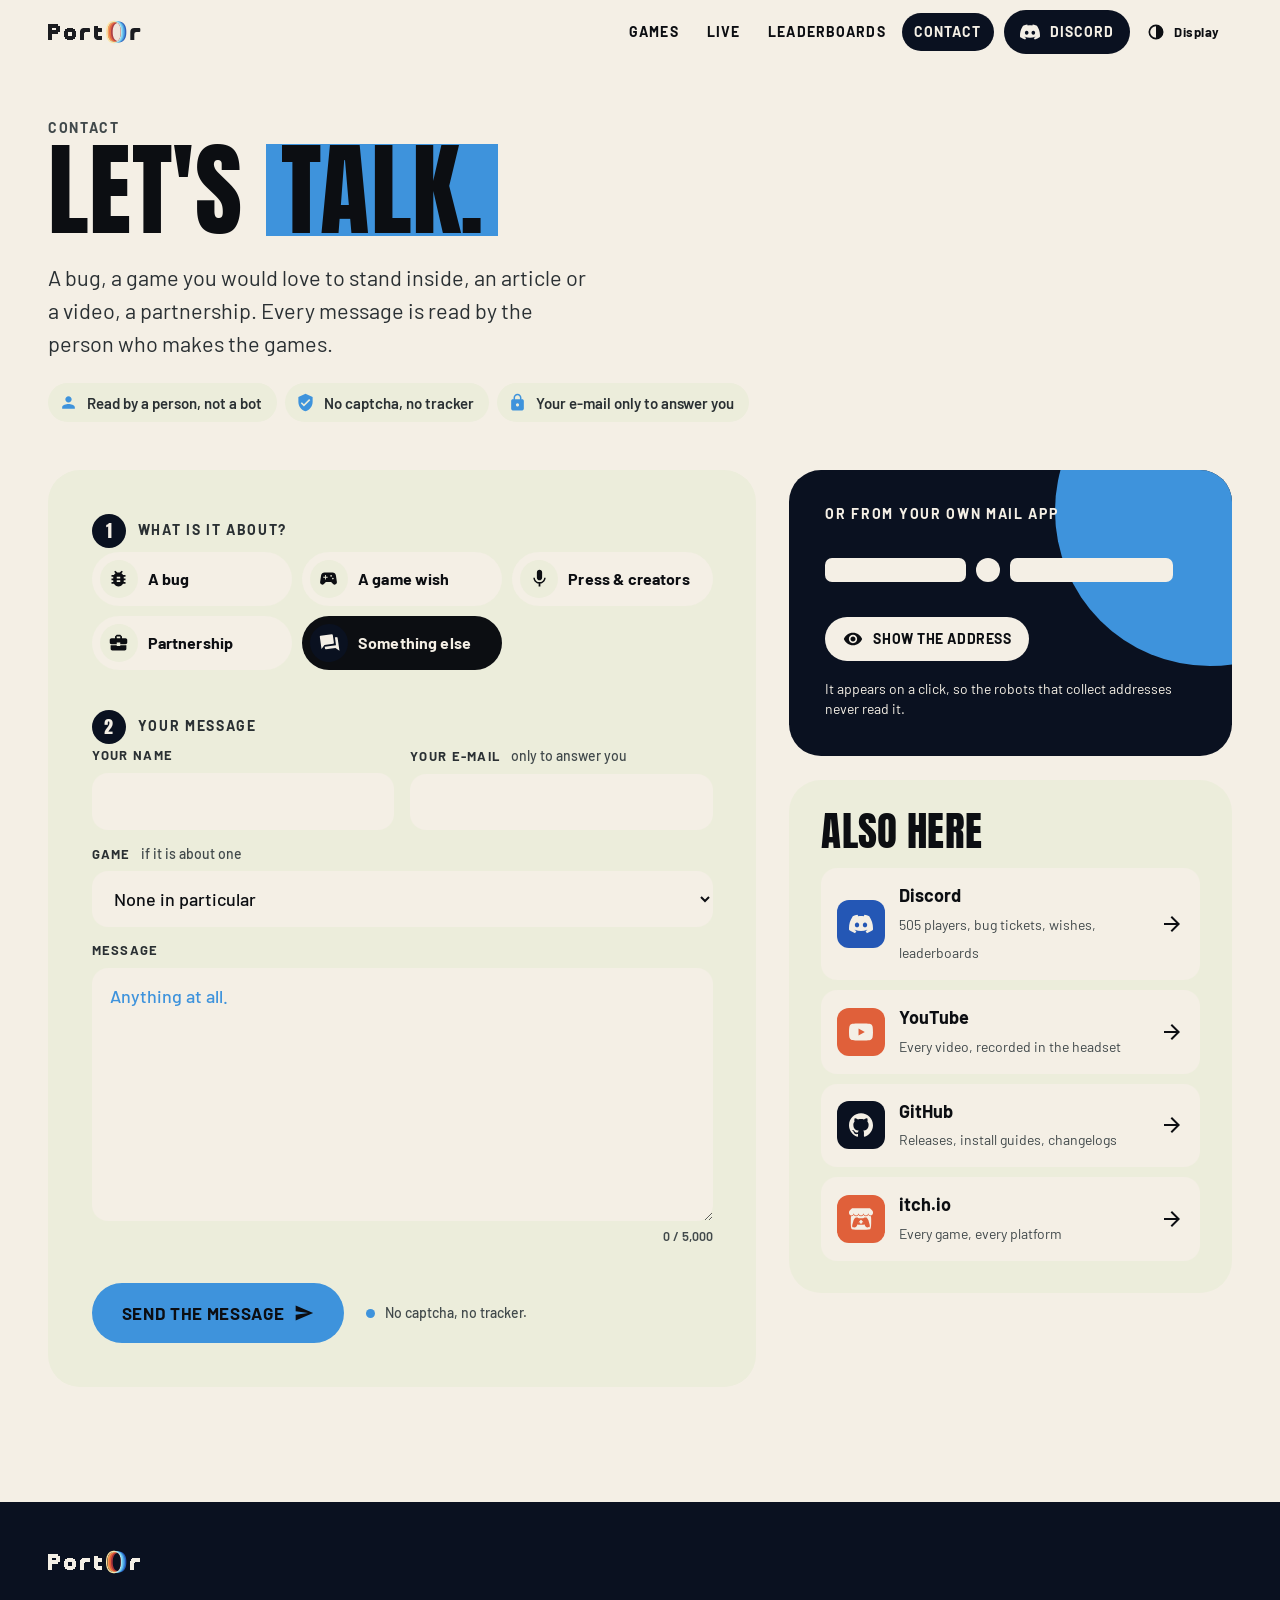
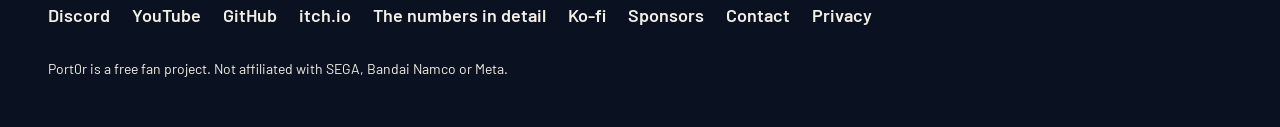
==== commit c66abaa2: "Port0r launch numbers, live" ====
--- a/contact/index.html
+++ b/contact/index.html
@@ -10,13 +10,17 @@
 <meta property="og:image" content="https://port0r.com/assets/og.jpg">
 <meta property="og:url" content="https://port0r.com/contact/">
 <meta name="twitter:card" content="summary_large_image">
-<meta name="theme-color" content="#0c0e12">
+<meta name="theme-color" content="#f4efe5">
 <link rel="canonical" href="https://port0r.com/contact/">
 <link rel="icon" href="../assets/port0r-icon.svg">
 <link rel="preconnect" href="https://fonts.googleapis.com">
 <link rel="preconnect" href="https://fonts.gstatic.com" crossorigin>
 <link href="https://fonts.googleapis.com/css2?family=Anton&family=Barlow:ital,wght@0,400;0,500;0,600;0,700;1,600&display=swap" rel="stylesheet">
-<link rel="stylesheet" href="../site.css?v=20261030">
+<script>
+try { const theme = localStorage.getItem("port0r-theme") || "light"; if (theme !== "system") document.documentElement.dataset.theme = theme === "dark" ? "dark" : "light"; }
+catch (_) { document.documentElement.dataset.theme = "light"; }
+</script>
+<link rel="stylesheet" href="../site.css?v=20261030-softveil">
 <link rel="preconnect" href="https://alloxr.info" crossorigin>
 </head>
 <body>
@@ -92,7 +96,7 @@
         </fieldset>
 
         <div class="c-send">
-          <button class="btn yellow c-go" type="submit" aria-busy="false"><span>Send the message</span><svg viewBox="0 0 24 24" aria-hidden="true"><path fill="currentColor" d="M2.01 21 23 12 2.01 3 2 10l15 2-15 2z"/></svg></button>
+          <button class="btn primary c-go" type="submit" aria-busy="false"><span>Send the message</span><svg viewBox="0 0 24 24" aria-hidden="true"><path fill="currentColor" d="M2.01 21 23 12 2.01 3 2 10l15 2-15 2z"/></svg></button>
           <p class="c-proof"><i class="c-led" aria-hidden="true"></i><span id="proof">No captcha, no tracker.</span></p>
         </div>
         <p class="c-status" role="status" aria-live="polite"></p>
@@ -145,7 +149,7 @@
 
 <footer class="foot">
   <div class="wrap">
-    <img src="../assets/port0r-wordmark.svg" alt="Port0r" width="106" height="22">
+    <img src="../assets/port0r-wordmark.svg" alt="Port0r" width="116" height="24">
     <nav aria-label="Elsewhere">
       <a href="https://discord.gg/XMk7GgapuN">Discord</a>
       <a href="https://www.youtube.com/@jacquesdupontd">YouTube</a>
@@ -161,6 +165,7 @@
   </div>
 </footer>
 <script src="../contact.js?v=20261016m" defer></script>
+<script src="../site.js?v=20261030-eightcolors-v2" defer></script>
 <script src="../hit.js?v=20261021a" defer></script>
 </body>
 </html>
--- a/site.css
+++ b/site.css
@@ -1,39 +1,96 @@
-/* port0r.com, third draft (16/10/2026). Guillaume on the second one: « pas bien beau, trop simple, blanc et noir, la police
-   un peu étirée, on dirait un premier site WordPress avec le thème de base ... on peut faire beaucoup mieux », « on a de la
-   matière ». The identity now comes from the material he likes, our YouTube thumbnails: a tall Anton headline whose second
-   line wears the game's colour (here a coloured block, so it reads on a light page too), the red OUT NOW chip, the PORT0R
-   wordmark's two eyes, red and cyan. The page stays light (13/10: « pas noir, ça fait nébuleux et underground ») and its colour
-   comes from the games: each one owns the hue of its thumbnail. Media first: every video we made plays right here, the
-   numbers are live, the players' words turn in big. No border anywhere: surfaces are told apart by their background. */
+/* Port0r: light by default, with an explicit dark or device setting.
+   The logo supplies eight chromatic anchors plus neutrals. Each game owns a stable accent and tonal palette;
+   blue carries general actions, while the shared logo/message intro and support strip stay on ink. */
 
 @property --stereo { syntax: "<length>"; inherits: true; initial-value: 0em; }
 @property --p { syntax: "<number>"; inherits: false; initial-value: 0; }
 
 :root {
+  /* BEGIN LOGO PALETTE — generated by tools/make_brand_palette.py */
+  --brand-ink: #0c0e12;
+  --brand-paper: #f4efe5;
+  --brand-void: #0a1120;
+  --brand-face-1: #fbe6a4;
+  --brand-face-2: #a6e3f0;
+  --brand-inside-1: #f39a52;
+  --brand-inside-2: #e0603a;
+  --brand-inside-3: #a8323a;
+  --brand-outside-1: #6cc6ee;
+  --brand-outside-2: #3e93dc;
+  --brand-outside-3: #2457b5;
+  --brand-cycle: #fbe6a4, #f39a52, #e0603a, #a8323a, #a6e3f0, #6cc6ee, #3e93dc, #2457b5;
+  /* END LOGO PALETTE */
   color-scheme: light;
-  --paper: #f4efe5;
-  --paper-2: #fbe6a4;
-  --card: #f4efe5;
-  --ink: #0c0e12;
-  --ink-2: #2457b5;
-  --ink-3: #3e93dc;
-  --night: #0c0e12;
-  --red: #e0603a;
-  --red-eye: #e0603a;
-  --cyan-eye: #6cc6ee;
-  --yellow: #fbe6a4; --on-yellow: #0c0e12;
-  --blue: #3e93dc; --on-blue: #0c0e12;
-  --amber: #f39a52; --on-amber: #0c0e12;
-  --cyan: #6cc6ee; --on-cyan: #0c0e12;
-  --green: #6cc6ee; --on-green: #0c0e12;
-  --violet: #2457b5; --on-violet: #f4efe5;
-  --sky: #6cc6ee; --on-sky: #0c0e12;
-  --earth: #f39a52; --on-earth: #0c0e12;
+  --paper: var(--brand-paper);
+  --paper-2: color-mix(in oklch, var(--brand-outside-2) 6%, var(--brand-paper));
+  --card: color-mix(in oklch, var(--brand-face-2) 18%, var(--brand-paper));
+  --inset: var(--brand-paper);
+  --ink: var(--brand-ink);
+  --ink-2: color-mix(in oklch, var(--brand-ink) 82%, var(--brand-paper));
+  --ink-3: color-mix(in oklch, var(--brand-ink) 70%, var(--brand-paper));
+  --accent-text: #a8323a;
+  --danger-text: #a8323a;
+  --game-tint: 40%;
+  --game-base: var(--brand-paper);
+  --game-text-base: var(--brand-ink);
+  --game-strong-weight: 32%;
+  --game-secondary: color-mix(in oklch, var(--brand-ink) 82%, var(--brand-paper));
+  --voices-bg: #2457b5;
+  --logo-light: block;
+  --logo-dark: none;
+  --night: var(--brand-ink);
+  --void: var(--brand-void);
+  --red: var(--brand-inside-2);
+  --inside: var(--brand-inside-3);
+  --red-eye: var(--brand-inside-2);
+  --cyan-eye: var(--brand-outside-1);
+  --yellow: var(--brand-face-1); --on-yellow: #0c0e12;
+  --blue: var(--brand-outside-2); --on-blue: #0c0e12;
+  --amber: var(--brand-inside-1); --on-amber: #0c0e12;
+  --cyan: var(--brand-outside-1); --on-cyan: #0c0e12;
+  --green: color-mix(in oklch, var(--brand-face-1) 45%, var(--brand-outside-1)); --on-green: #0c0e12;
+  --violet: color-mix(in oklch, var(--brand-inside-3) 28%, var(--brand-outside-3)); --on-violet: #f4efe5;
+  --sky: var(--brand-outside-1); --on-sky: #0c0e12;
+  --ruby: var(--brand-inside-3); --on-ruby: var(--brand-paper);
+  --earth: color-mix(in oklch, var(--brand-inside-1) 72%, var(--brand-inside-3)); --on-earth: #0c0e12;
   --display: "Anton", "Oswald", "Arial Narrow", Impact, sans-serif;
   --text: "Barlow", "Helvetica Neue", Arial, sans-serif;
   --wrap: 1240px; --gut: clamp(16px, 4vw, 48px); --top-h: 64px; --r-media: 22px;
   --ease-out: cubic-bezier(.22, 1, .36, 1);
   --shadow-media: none;
+}
+
+:root[data-theme="dark"] {
+  color-scheme: dark;
+  --paper: var(--brand-ink);
+  --paper-2: color-mix(in oklch, var(--brand-outside-3) 8%, var(--brand-ink));
+  --card: color-mix(in oklch, var(--brand-outside-3) 14%, var(--brand-void));
+  --inset: var(--brand-ink);
+  --ink: var(--brand-paper);
+  --ink-2: color-mix(in oklch, var(--brand-paper) 82%, var(--brand-ink));
+  --ink-3: color-mix(in oklch, var(--brand-paper) 70%, var(--brand-ink));
+  --accent-text: #f4efe5; --danger-text: #f39a52;
+  --voices-bg: var(--brand-void);
+  --game-tint: 28%; --game-base: var(--brand-ink); --game-text-base: var(--brand-paper); --game-strong-weight: 56%;
+  --game-secondary: color-mix(in oklch, var(--brand-paper) 82%, var(--brand-ink));
+  --logo-light: none; --logo-dark: block;
+}
+@media (prefers-color-scheme: dark) {
+  :root:not([data-theme]) {
+  color-scheme: dark;
+  --paper: var(--brand-ink);
+  --paper-2: color-mix(in oklch, var(--brand-outside-3) 8%, var(--brand-ink));
+  --card: color-mix(in oklch, var(--brand-outside-3) 14%, var(--brand-void));
+  --inset: var(--brand-ink);
+  --ink: var(--brand-paper);
+  --ink-2: color-mix(in oklch, var(--brand-paper) 82%, var(--brand-ink));
+  --ink-3: color-mix(in oklch, var(--brand-paper) 70%, var(--brand-ink));
+  --accent-text: #f4efe5; --danger-text: #f39a52;
+  --voices-bg: var(--brand-void);
+  --game-tint: 28%; --game-base: var(--brand-ink); --game-text-base: var(--brand-paper); --game-strong-weight: 56%;
+  --game-secondary: color-mix(in oklch, var(--brand-paper) 82%, var(--brand-ink));
+  --logo-light: none; --logo-dark: block;
+  }
 }
 
 *, *::before, *::after { box-sizing: border-box; }
@@ -44,9 +101,9 @@
 figure, blockquote { margin: 0; }
 a { color: inherit; }
 button { font: inherit; color: inherit; }
-::selection { background: var(--yellow); color: var(--ink); }
+::selection { background: var(--cyan); color: #0c0e12; }
 :focus-visible { outline: 3px solid var(--blue); outline-offset: 3px; border-radius: 6px; }
-.skip { position: absolute; left: 12px; top: -60px; z-index: 100; background: var(--ink); color: #f4efe5; padding: 10px 14px;
+.skip { position: absolute; left: 12px; top: -60px; z-index: 100; background: var(--void); color: #f4efe5; padding: 10px 14px;
   border-radius: 10px; text-decoration: none; font-weight: 600; }
 .skip:focus { top: 12px; }
 .wrap { width: min(var(--wrap), 100% - 2 * var(--gut)); margin-inline: auto; }
@@ -58,14 +115,14 @@
 h3 { font-size: clamp(34px, 3.6vw, 54px); }
 p { margin: 0; text-wrap: pretty; }
 /* the second line, in the game's colour: a block, like a sticker on the cabinet */
-.hl { display: inline; color: var(--on, var(--ink)); padding: 0 .14em; box-decoration-break: clone; -webkit-box-decoration-break: clone;
+.hl { display: inline; color: var(--on, #0c0e12); padding: 0 .14em; box-decoration-break: clone; -webkit-box-decoration-break: clone;
   /* the colour block hugs the capitals (Anton's line box is far taller than its caps: a plain background bit into the line above) */
-  background: linear-gradient(var(--c, var(--yellow)), var(--c, var(--yellow))) 0 var(--hl-top, .3em) / 100% var(--hl-h, .9em) no-repeat; }
+  background: linear-gradient(var(--c, var(--blue)), var(--c, var(--blue))) 0 var(--hl-top, .3em) / 100% var(--hl-h, .9em) no-repeat; }
 h1:has(.hl), h2:has(.hl), h3:has(.hl) { line-height: 1.04; }
-.chip { display: inline-flex; align-items: center; gap: 8px; width: fit-content; background: var(--red); color: #f4efe5;
+.chip { display: inline-flex; align-items: center; gap: 8px; width: fit-content; background: var(--red); color: #0c0e12;
   font: 700 13px/1 var(--text); letter-spacing: .09em; text-transform: uppercase; padding: 8px 11px 7px; border-radius: 5px; }
-.chip.soft { background: color-mix(in oklch, var(--ink) 8%, transparent); color: var(--ink-2); }
-.chip.on-dark { background: #f4efe5; color: #f4efe5; backdrop-filter: blur(10px); -webkit-backdrop-filter: blur(10px); }
+.chip.soft { background: var(--inset); color: var(--ink-2); }
+.chip.on-dark { background: var(--void); color: #f4efe5; backdrop-filter: blur(10px); -webkit-backdrop-filter: blur(10px); }
 .eyes { display: inline-flex; gap: 4px; flex: none; }
 .eyes i { width: 9px; height: 9px; border-radius: 50%; background: var(--red-eye); }
 .eyes i + i { background: var(--cyan-eye); }
@@ -80,50 +137,53 @@
 @supports (animation-timeline: view()) {
   .converge { animation: converge linear both; animation-timeline: view(); animation-range: entry 5% cover 32%; }
   @keyframes converge {
-    from { text-shadow: -.09em 0 0 color-mix(in oklch, var(--cyan-eye) 80%, transparent), .09em 0 0 color-mix(in oklch, var(--red-eye) 80%, transparent); }
+    from { text-shadow: -.09em 0 0 var(--cyan-eye), .09em 0 0 var(--red-eye); }
     to { text-shadow: 0 0 0 transparent, 0 0 0 transparent; }
   }
 }
 
 /* ---- buttons ---- */
 .btn { display: inline-flex; align-items: center; justify-content: center; gap: 10px; min-height: 52px; padding: 0 24px;
-  border: 0; border-radius: 999px; background: var(--ink); color: #f4efe5; font: 700 16px/1 var(--text); letter-spacing: .04em;
+  border: 0; border-radius: 999px; background: var(--void); color: #f4efe5; font: 700 16px/1 var(--text); letter-spacing: .04em;
   text-transform: uppercase; text-decoration: none; cursor: pointer; white-space: nowrap;
   transition: transform .18s var(--ease-out), box-shadow .18s var(--ease-out), background-color .18s; }
 .btn svg { width: 20px; height: 20px; flex: none; fill: currentColor; }   /* an icon takes its button's colour (21/10: the band's Ko-fi and heart were black on the dark buttons) */
 .btn:hover { transform: translateY(-2px); box-shadow: none; }
 .btn:active { transform: translateY(0) scale(.97); transition-duration: .08s; }
-.btn.yellow { background: var(--yellow); color: var(--on-yellow); }
-.btn.white { background: #f4efe5; color: var(--ink); }
-.btn.glass { background: #f4efe5; color: #f4efe5; backdrop-filter: blur(12px); -webkit-backdrop-filter: blur(12px); }
-.btn.glass:hover { background: #f4efe5; }
-.btn.soft { background: color-mix(in oklch, var(--ink) 8%, transparent); color: var(--ink); }
-.btn.soft:hover { background: color-mix(in oklch, var(--ink) 13%, transparent); box-shadow: none; }
+.btn.primary { background: var(--blue); color: #0c0e12; }
+.btn.white { background: #f4efe5; color: #0c0e12; }
+.btn.glass { background: var(--void); color: #f4efe5; backdrop-filter: blur(12px); -webkit-backdrop-filter: blur(12px); }
+.btn.glass:hover { background: #2457b5; color: #f4efe5; }
+.btn.soft { background: var(--inset); color: var(--ink); }
+.btn.soft:hover { background: var(--blue); color: #0c0e12; box-shadow: none; }
 .btn.sm { min-height: 44px; padding: 0 18px; font-size: 14px; }
 .row { display: flex; flex-wrap: wrap; gap: 12px; align-items: center; }
 .link { font-weight: 600; text-decoration: underline; text-decoration-thickness: 2px; text-underline-offset: 4px;
-  text-decoration-color: color-mix(in oklch, currentColor 35%, transparent); transition: text-decoration-color .18s; }
+  text-decoration-color: currentColor; transition: text-decoration-color .18s; }
 .link:hover { text-decoration-color: currentColor; }
 
 /* ---- the top bar ---- */
 .top { position: fixed; inset: 0 0 auto 0; z-index: 50; height: calc(var(--top-h) + env(safe-area-inset-top, 0px));
-  padding-top: env(safe-area-inset-top, 0px); transition: background-color .25s, box-shadow .25s, color .25s; }
+  padding-top: env(safe-area-inset-top, 0px); }
 .top .wrap { height: var(--top-h); display: flex; align-items: center; justify-content: space-between; gap: 16px; }
 .top .mark img { height: 24px; width: auto; }
 .top nav { display: flex; align-items: center; gap: 4px; }
 .top nav a { text-decoration: none; font: 700 14px/1 var(--text); letter-spacing: .08em; text-transform: uppercase;
-  padding: 12px; border-radius: 999px; transition: background-color .18s; }
-.top nav a:not(.btn):hover, .top nav a[aria-current="page"] { background: color-mix(in oklch, currentColor 12%, transparent); }
-.top nav .btn { min-height: 42px; margin-left: 6px; padding: 0 16px; }
+  padding: 12px; border-radius: 999px; }
+.top nav a:not(.btn):hover, .top nav a[aria-current="page"] { background: var(--void); color: #f4efe5; }
+.top nav .btn { min-height: 44px; margin-left: 6px; padding: 0 16px; }
 .top.over { color: #f4efe5; }
-.top .mark .on-dark, .top.over .mark .on-light { display: none; }
+.top .mark .on-light { display: var(--logo-light); }
+.top .mark .on-dark { display: var(--logo-dark); }
+.top.over .mark .on-light { display: none; }
 .top.over .mark .on-dark { display: block; filter: drop-shadow(0 1px 8px #0c0e12); }
-.top.over nav .btn { background: #f4efe5; color: var(--ink); }
-.top.solid { background: color-mix(in oklch, var(--paper) 88%, transparent); color: var(--ink);
+.top.over nav .btn { background: #f4efe5; color: #0c0e12; }
+.top.solid { background: var(--paper); color: var(--ink);
   backdrop-filter: blur(14px) saturate(1.4); -webkit-backdrop-filter: blur(14px) saturate(1.4);
   box-shadow: none; }
+.top.solid nav .btn { background: var(--void); color: #f4efe5; transition: transform .18s var(--ease-out); }
 @media (max-width: 900px) { .top nav .opt { display: none; } }
-@media (max-width: 420px) { .top nav a:not(.btn) { padding: 12px 8px; font-size: 13px; } .top .mark img { height: 20px; } }
+@media (max-width: 420px) { .top nav a:not(.btn) { padding: 12px 8px; font-size: 13px; } .top .mark img { height: 24px; } }
 
 /* ---- the header: the race behind the title, its two eyes converging at load ---- */
 .hero { position: relative; isolation: isolate; overflow: hidden; background: var(--night); color: #f4efe5;
@@ -142,10 +202,22 @@
 .hero.intro.fuse .hero-eyes .eye { transform: translateX(0); transition: transform 1.15s var(--ease-out); }
 .hero.fused .hero-eyes { opacity: 0; transition: opacity .45s ease; }
 .hero-media::after { content: ""; position: absolute; inset: 0;
+  /* A translucent, eased veil: opaque stops turn the lower video into a hard black panel. */
   background:
-    linear-gradient(180deg, #0c0e12 0%, transparent 20%),
-    linear-gradient(0deg, #0c0e12 0%, #0c0e12 40%, transparent 62%),
-    radial-gradient(110% 80% at 0% 100%, #0c0e12 0%, transparent 55%); }
+    linear-gradient(180deg,
+      color-mix(in srgb, var(--brand-ink) 55%, transparent) 0%,
+      color-mix(in srgb, var(--brand-ink) 24%, transparent) 8%,
+      color-mix(in srgb, var(--brand-ink) 6%, transparent) 15%, transparent 20%),
+    linear-gradient(0deg,
+      color-mix(in srgb, var(--brand-ink) 92%, transparent) 0%,
+      color-mix(in srgb, var(--brand-ink) 84%, transparent) 8%,
+      color-mix(in srgb, var(--brand-ink) 72%, transparent) 16%,
+      color-mix(in srgb, var(--brand-ink) 56%, transparent) 25%,
+      color-mix(in srgb, var(--brand-ink) 42%, transparent) 34%,
+      color-mix(in srgb, var(--brand-ink) 28%, transparent) 43%,
+      color-mix(in srgb, var(--brand-ink) 12%, transparent) 51%,
+      color-mix(in srgb, var(--brand-ink) 2.5%, transparent) 58%, transparent 64%),
+    radial-gradient(110% 80% at 0% 100%, color-mix(in srgb, var(--brand-ink) 50%, transparent) 0%, transparent 55%); }
 /* THE FIRST SCREEN, WHOLE, on any screen (21/10/2026, Guillaume: « pareil pour le header et les boutons qui apparaissent
    ensuite », « il faut penser tout le site avec cette logique »): a header's essentials -- the band, the title, its text, its
    buttons -- fit the window a phone shows with its bars out (100svh). When they would not, site.js shrinks the header's type
@@ -175,8 +247,18 @@
   .hero .row .btn { flex: 1 1 auto; }
   /* the phone's cut puts the white car right behind the text: a deeper veil under the copy */
   .hero-media::after { background:
-    linear-gradient(180deg, #0c0e12 0%, transparent 16%),
-    linear-gradient(0deg, #0c0e12 0%, #0c0e12 42%, #0c0e12 66%, transparent 80%); }
+    linear-gradient(180deg,
+      color-mix(in srgb, var(--brand-ink) 60%, transparent) 0%,
+      color-mix(in srgb, var(--brand-ink) 20%, transparent) 7%, transparent 16%),
+    linear-gradient(0deg,
+      color-mix(in srgb, var(--brand-ink) 96%, transparent) 0%,
+      color-mix(in srgb, var(--brand-ink) 95%, transparent) 12%,
+      color-mix(in srgb, var(--brand-ink) 91%, transparent) 24%,
+      color-mix(in srgb, var(--brand-ink) 86%, transparent) 36%,
+      color-mix(in srgb, var(--brand-ink) 82%, transparent) 42%,
+      color-mix(in srgb, var(--brand-ink) 60%, transparent) 54%,
+      color-mix(in srgb, var(--brand-ink) 35%, transparent) 66%,
+      color-mix(in srgb, var(--brand-ink) 12%, transparent) 74%, transparent 80%); }
 }
 
 /* ---- the ask: the first thing on the page, right under the bar (20/10/2026, Guillaume: the help first, then everything) ---- */
@@ -186,13 +268,15 @@
 .hero > .hero-copy { align-self: end; padding-top: calc(var(--hfit) * 28px); padding-bottom: calc(var(--hfit) * 34px); }
 .ask { position: relative; z-index: 2; padding-top: calc(var(--top-h) + env(safe-area-inset-top, 0px) + var(--hfit) * 12px); }
 .ask-in { display: flex; flex-wrap: wrap; align-items: center; justify-content: space-between; gap: 10px 20px;
-  padding: 10px 10px 10px 22px; border-radius: 18px; background: var(--yellow); color: var(--on-yellow);
+  padding: 10px 10px 10px 22px; border-radius: 18px; background: #0c0e12; color: #f4efe5;
   box-shadow: none; animation: ask-in .6s .2s both var(--ease-out); }
 .ask-in p { margin: 0; font: 500 max(13px, calc(var(--hfit, 1) * 18px))/1.35 var(--text); }
 .ask-in b { font-weight: 800; }
 .ask-go { display: flex; gap: 8px; }
-.btn.ink { background: var(--ink); color: #f4efe5; }
-.btn.ink svg { color: var(--red-eye); }
+.btn.ink { background: var(--void); color: #f4efe5; }
+.btn.ink svg { color: currentColor; }
+.ask-go .btn:first-child { background: #3e93dc; color: #0c0e12; }
+.ask-go .btn:last-child { background: #a8323a; color: #f4efe5; }
 @keyframes ask-in { from { opacity: 0; transform: translateY(-10px); } }
 @media (max-width: 600px) {
   .ask-in { padding: 12px 12px 12px 16px; border-radius: 16px; }
@@ -213,94 +297,6 @@
   .hero .chip { padding: 6px 10px 5px; }
 }
 
-/* ---- the ask, big over the race first (21/10/2026, Guillaume: « on voit pas du tout le bandeau qui parle de la demande
-   d'aide, elle devrait s'afficher en gros sur la vidéo avec une jolie animation et ensuite devenir le panneau qui reste
-   là-haut et laisse place à l'autre texte sur la vidéo, s'afficher en streaming »). site.js streams the band's own words into
-   a big yellow card, word by word behind a caret, then flies the card into the band; the title, the buttons and the dock
-   come in after it with their usual entrances. Without JavaScript, or with reduced motion, the band is simply there. ---- */
-/* centred in the VISIBLE window, whatever the header's height (21/10/2026, Guillaume: on another phone « le panneau qui parle
-   du sponsoring se trouvait tout en bas coupé » -- centred in the header, which on a phone is taller than the screen once its
-   title and buttons stack, it sat low). Too big for the window (a small phone, a phone on its side, a low window), the whole
-   card shrinks by one factor, --fit, measured by site.js on the card's real size: all its words are laid out from the start. */
-.ask-big { --fit: 1; position: fixed; inset: 0; height: 100vh; height: 100dvh; z-index: 3; display: none; place-items: center;
-  pointer-events: none; padding: calc(var(--top-h) + env(safe-area-inset-top, 0px) + 16px) 16px calc(24px + env(safe-area-inset-bottom, 0px)); }
-.hero.asking .ask-big { display: grid; }
-/* only the message: the race dimmed behind it, the top bar gone, both back when the card has landed */
-.hero-media { transition: filter .9s ease; }
-.hero.asking .hero-media { filter: brightness(.38) saturate(.75); }
-.top { transition: opacity .5s ease, background-color .25s, box-shadow .25s, color .25s; }
-html.asking .top, html.ask-pre .top { opacity: 0; pointer-events: none; }
-html.ask-pre .ask-in, html.ask-pre .hero-copy { visibility: hidden; }
-html.ask-pre .hero-media { filter: brightness(.38) saturate(.75); }
-.ask-card { width: fit-content; max-width: min(100%, 980px);
-  padding: calc(var(--fit) * clamp(22px, 4vw, 48px)) calc(var(--fit) * clamp(22px, 4.6vw, 60px)) calc(var(--fit) * clamp(24px, 4.2vw, 52px));
-  border-radius: calc(var(--fit) * clamp(20px, 2.4vw, 32px)); background: var(--yellow); color: var(--on-yellow);
-  box-shadow: none; animation: ask-card .7s var(--ease-out) both; }
-@keyframes ask-card { from { opacity: 0; transform: translateY(28px) scale(.95); } }
-.ask-big-1 { margin: 0; font: 400 calc(var(--fit) * clamp(52px, 10vw, 150px))/.92 var(--display); text-transform: uppercase; letter-spacing: .004em; }
-.ask-big-2 { margin: calc(var(--fit) * clamp(12px, 1.6vw, 22px)) 0 0; font: 600 calc(var(--fit) * clamp(21px, 2.9vw, 42px))/1.22 var(--text); max-width: 30ch;
-  text-wrap: pretty; }
-.ask-big .w { display: inline-block; opacity: 0; transform: translateY(.32em); filter: blur(7px);
-  transition: opacity .2s ease, transform .38s var(--ease-out), filter .26s ease; }
-.ask-big .w.on { opacity: 1; transform: none; filter: none; }
-/* the title's last word lands like the site's « inside »: its two eyes apart, then one */
-.ask-big .w.st.on { animation: ask-st 1.1s var(--ease-out) .1s both; }
-@keyframes ask-st { from { text-shadow: -.07em 0 0 var(--cyan-eye), .07em 0 0 var(--red-eye); }
-  to { text-shadow: 0 0 0 transparent, 0 0 0 transparent; } }
-.ask-big .caret { display: inline-block; width: .09em; height: .92em; margin-left: .06em; vertical-align: -.1em;
-  background: currentColor; border-radius: 1px; animation: caret .9s steps(1) infinite; }
-@keyframes caret { 50% { opacity: 0; } }
-@media (max-width: 600px) { .ask-big-1 { font-size: calc(var(--fit) * clamp(52px, 15vw, 72px)); }
-  .ask-big-2 { font-size: calc(var(--fit) * clamp(21px, 6.2vw, 27px)); } }
-/* reduced motion: the same stream and flight, the words only fading in, nothing sliding or blurring on the way */
-@media (prefers-reduced-motion: reduce) {
-  .ask-card { animation: ask-fade .5s ease both; }
-  .ask-big .w { filter: none; transform: none; transition: opacity .22s ease; }
-  .ask-big .w.st.on { animation: none; }
-  .hero.asked .hero-copy > * { animation-name: ask-fade; }
-  .ask-thanks { transform: none; }
-  .ask-heart.beat { animation-name: heart-fade; }
-}
-@keyframes heart-fade { 30% { opacity: .35; } }
-@keyframes ask-fade { from { opacity: 0; } }
-/* the thank you, once the sentence is written: the words give way to it, its heart beats faster and faster (site.js sets
-   each beat's length), then the card flies */
-.ask-card { position: relative; }
-.ask-thanks { position: absolute; inset: 0; display: flex; flex-wrap: wrap; align-items: center; justify-content: center;
-  gap: 0 .2em; padding: 0 .3em; font: 400 calc(var(--fit) * clamp(64px, 11vw, 168px))/.9 var(--display); text-transform: uppercase;
-  text-align: center; opacity: 0; transform: scale(.86); pointer-events: none;
-  transition: opacity .35s ease, transform .6s var(--ease-out); }
-.ask-thanks b { font-weight: 400; }
-.ask-card.thanks .ask-thanks { opacity: 1; transform: none; }
-.ask-card.thanks > p { opacity: 0; transition: opacity .3s ease; }
-.ask-heart { width: .8em; height: .8em; flex: none; fill: var(--red-eye); color: var(--red-eye); }
-.ask-heart.beat { animation: heart-flash var(--beat, 400ms) ease-out; }
-@keyframes heart-flash {
-  0% { transform: scale(1); filter: none; }
-  30% { transform: scale(1.34); filter: brightness(1.4) drop-shadow(0 0 .16em var(--red-eye)); }
-  100% { transform: scale(1); filter: none; } }
-@media (max-width: 600px) { .ask-thanks { font-size: calc(var(--fit) * clamp(56px, 16vw, 80px)); } }
-/* the flight: from the card's box to the band's, its words gone first */
-.ask-card.fly { position: fixed; z-index: 60; margin: 0; max-width: none; overflow: hidden; animation: none;
-  transition: left .78s cubic-bezier(.7, 0, .18, 1), top .78s cubic-bezier(.7, 0, .18, 1), width .78s cubic-bezier(.7, 0, .18, 1),
-    height .78s cubic-bezier(.7, 0, .18, 1), border-radius .78s ease, padding .78s ease, box-shadow .78s ease; }
-.ask-card.fly > *, .ask-card.fly .ask-thanks { opacity: 0; transition: opacity .2s ease; }
-/* while it speaks, the band and the title wait (hidden, so nothing invisible takes a click); their entrances play once it
-   has landed */
-.hero.asking .ask-in, .hero.asking .hero-copy { opacity: 0; visibility: hidden; animation: none; }
-.hero.asking .stereo, .hero.asking .dk, .hero.asking .dk > svg, .hero.asking .dk .reel, .hero.asking .dk .heart,
-.hero.asking .dk::after, .hero.asking .heart svg, .hero.asking .heart i { animation: none; }
-.hero.asked .ask-in { animation: none; }   /* the band itself is there at once, where the card landed... */
-.hero.asked .ask-in > * { animation: ask-land .45s ease both; }   /* ...and its words and buttons come in */
-@keyframes ask-land { from { opacity: 0; } }
-.hero.asked .hero-copy > * { animation: copy-in .7s var(--ease-out) calc(.1s + var(--k, 0) * 90ms) both; }
-.hero.asked .hero-copy > :nth-child(2) { --k: 1; }
-.hero.asked .hero-copy > :nth-child(3) { --k: 2; }
-.hero.asked .hero-copy > :nth-child(4) { --k: 3; }
-.hero.asked .hero-copy > :nth-child(5) { --k: 4; }
-.hero.asked .hero-copy > :nth-child(6) { --k: 5; }
-@keyframes copy-in { from { opacity: 0; transform: translateY(18px); } }
-
 /* ---- the dock: every place Port0r lives, under the header's buttons (17/10/2026, Guillaume: « le GitHub, le YT (stylé animé
    avec un montage de vidéos), le Discord, le itch et les liens pour sponsoriser ... une animation pour sauter à l'oeil au
    chargement ... un truc spécial sur les sponsors, genre un coeur »). One address to give, port0r.com, and everything is
@@ -309,7 +305,7 @@
    button takes its own brand's colour under the pointer. ---- */
 .dock { display: flex; flex-wrap: wrap; align-items: center; gap: 10px; }
 .dk { position: relative; overflow: hidden; display: inline-flex; align-items: center; gap: 10px; min-height: 48px;
-  padding: 0 18px 0 14px; border-radius: 999px; background: #f4efe5; color: #f4efe5; text-decoration: none;
+  padding: 0 18px 0 14px; border-radius: 999px; background: var(--void); color: #f4efe5; text-decoration: none;
   font: 700 15px/1 var(--text); letter-spacing: .03em;
   backdrop-filter: blur(12px) saturate(1.25); -webkit-backdrop-filter: blur(12px) saturate(1.25);
   transition: transform .18s var(--ease-out), background-color .22s, color .22s, box-shadow .18s var(--ease-out); }
@@ -334,7 +330,7 @@
 .dk-t { display: grid; gap: 4px; }
 .dk-t small { font: 600 11px/1.1 var(--text); letter-spacing: .09em; text-transform: uppercase; opacity: .72; }
 /* the sponsors: the warm one of the row, and its heart */
-.dk.love { --brand: #a8323a; background: color-mix(in oklch, var(--red-eye) 34%, #f4efe5); }
+.dk.love { --brand: #a8323a; --on-brand: #f4efe5; background: #a8323a; color: #f4efe5; }
 .heart { position: relative; display: grid; place-items: center; width: 20px; height: 20px; color: #f4efe5; }
 .heart i { position: absolute; left: 50%; top: 50%; width: 9px; height: 9px; background: #f4efe5; opacity: 0; pointer-events: none;
   -webkit-mask: url("data:image/svg+xml,%3Csvg xmlns='http://www.w3.org/2000/svg' viewBox='0 0 24 24'%3E%3Cpath d='M12 21.35l-1.45-1.32C5.4 15.36 2 12.28 2 8.5 2 5.42 4.42 3 7.5 3c1.74 0 3.41.81 4.5 2.09C13.09 3.81 14.76 3 16.5 3 19.58 3 22 5.42 22 8.5c0 3.78-3.4 6.86-8.55 11.54L12 21.35z'/%3E%3C/svg%3E") center / contain no-repeat; mask: url("data:image/svg+xml,%3Csvg xmlns='http://www.w3.org/2000/svg' viewBox='0 0 24 24'%3E%3Cpath d='M12 21.35l-1.45-1.32C5.4 15.36 2 12.28 2 8.5 2 5.42 4.42 3 7.5 3c1.74 0 3.41.81 4.5 2.09C13.09 3.81 14.76 3 16.5 3 19.58 3 22 5.42 22 8.5c0 3.78-3.4 6.86-8.55 11.54L12 21.35z'/%3E%3C/svg%3E") center / contain no-repeat; }
@@ -397,7 +393,7 @@
   isolation: isolate; }
 .yt img { width: 100%; height: 100%; object-fit: cover; transition: transform .5s var(--ease-out); }
 .yt .play { position: absolute; left: 50%; top: 50%; translate: -50% -50%; display: inline-flex; align-items: center; gap: 10px;
-  padding: 0 22px 0 16px; height: 58px; border-radius: 999px; background: var(--red); color: #f4efe5;
+  padding: 0 22px 0 16px; height: 58px; border-radius: 999px; background: var(--red); color: #0c0e12;
   font: 700 15px/1 var(--text); letter-spacing: .1em; text-transform: uppercase; box-shadow: none;
   transition: transform .2s var(--ease-out); }
 .yt .play svg { width: 26px; height: 26px; }
@@ -411,23 +407,48 @@
 .yt.on { cursor: default; }
 @media (max-width: 560px) { .yt .play { height: 50px; font-size: 13px; padding: 0 18px 0 13px; } .yt .play svg { width: 22px; height: 22px; } }
 
-/* ---- the three cabinets ---- */
+/* The original site's color code, keyed by game rather than card position.
+   Source anchors come from PALETTES.bright; every added tone is an OKLCH mixture of those anchors and the logo neutrals. */
+[data-game] { --c: var(--blue); --on: var(--on-blue); }
+:is([data-game="daytona"], [data-game="android_daytona"]) { --c: var(--red); --on: var(--on-blue); }
+:is([data-game="dirtdash"], [data-game="android_dirtdash"]) { --c: var(--earth); --on: var(--on-earth); }
+[data-game="timecrs2"] { --c: var(--sky); --on: var(--on-sky); }
+[data-game="hotd"] { --c: var(--ruby); --on: var(--on-ruby); }
+[data-game="timecris"] { --c: var(--amber); --on: var(--on-amber); }
+:is([data-game="cop"], [data-game="vcop"]) { --c: var(--blue); --on: var(--on-blue); }
+:is([data-game="rally"], [data-game="srallyc"]) { --c: var(--yellow); --on: var(--on-yellow); }
+[data-game="android"] { --c: var(--green); --on: var(--on-green); }
+[data-game="switch"] { --c: var(--cyan); --on: var(--on-cyan); }
+[data-game="linux"] { --c: var(--violet); --on: var(--on-violet); }
+[data-game="pc"] { --c: var(--brand-outside-3); --on: var(--on-violet); }
+[data-game="mac"] { --c: color-mix(in oklch, var(--brand-face-2) 60%, var(--brand-outside-2)); --on: var(--on-sky); }
+:is(.game, .plat, .lb) {
+  --game-surface: color-mix(in oklch, var(--c) var(--game-tint), var(--game-base));
+  --game-strong: color-mix(in oklch, var(--c) var(--game-strong-weight), var(--game-text-base));
+  --ink-2: var(--game-secondary); --ink-3: var(--game-secondary);
+}
+.chip[data-game] { background: var(--c); color: var(--on); }
+:is(.game, .plat) .btn:not(.soft, .glass, .white), .game .chip:not(.soft), :is(.game, .plat) .yt .play {
+  background: var(--c); color: var(--on);
+}
+:is(.game, .plat) .btn:not(.soft, .glass, .white):hover { background: color-mix(in oklch, var(--c) 95%, var(--brand-ink)); }
+:is(.game, .plat) .nums b, .game .new b, .game .meta .kicker { color: var(--game-strong); }
+.plat.other { text-decoration: none; transition: background-color .18s; }
+.plat.other:hover { background: color-mix(in oklch, var(--c) 48%, var(--game-base)); }
+
+/* ---- game cards ---- */
 .games { display: grid; gap: clamp(28px, 4vw, 48px); }
-.game { --c: var(--yellow); --on: var(--on-yellow); position: relative; display: grid; grid-template-columns: minmax(0, 1.25fr) minmax(0, 1fr);
+.game { position: relative; display: grid; grid-template-columns: minmax(0, 1.25fr) minmax(0, 1fr);
   grid-template-areas: "stage info" "extra info"; gap: 0 clamp(28px, 4vw, 64px); align-items: start; padding: clamp(22px, 3vw, 44px); border-radius: 32px;
-  background: color-mix(in oklch, var(--c) 18%, var(--card)); }
+  background: var(--game-surface); }
 .game.flip { grid-template-columns: minmax(0, 1fr) minmax(0, 1.25fr); grid-template-areas: "info stage" "info extra"; }
 .stage { grid-area: stage; }
 .info { grid-area: info; }
 .extra { grid-area: extra; display: grid; gap: 14px; padding-top: clamp(44px, 5vw, 72px); }
-.game[data-game="timecris"] { --c: var(--amber); --on: var(--on-amber); }
-.game[data-game="cop"] { --c: var(--blue); --on: var(--on-blue); }
-.game[data-game="hotd"] { --c: var(--red); --on: var(--on-blue); }
-.game[data-game="timecrs2"] { --c: var(--sky); --on: var(--on-sky); }   /* Time Crisis II VR (17/10/2026): the sky blue of its logo, dark ticks */   /* House of the Dead VR (17/10/2026): blood red, white ticks */
 .stage { position: relative; z-index: 1; }
 /* the clip recorded in the headset, as a window over the corner of the video */
 .pip { position: absolute; z-index: 2; width: 36%; right: -2%; bottom: -10%; aspect-ratio: 16 / 9; border-radius: 16px; overflow: hidden;
-  background: var(--night); box-shadow: none; outline: 5px solid color-mix(in oklch, var(--c) 18%, var(--card)); }
+  background: var(--night); box-shadow: none; outline: 5px solid var(--c); }
 .game.flip .pip { right: auto; left: -2%; }
 .pip video { width: 100%; height: 100%; object-fit: cover; }
 .pip .tag { position: absolute; left: 9px; top: 8px; display: inline-flex; align-items: center; gap: 7px; font: 700 11px/1 var(--text);
@@ -463,29 +484,29 @@
 }
 .info .meta { display: flex; flex-wrap: wrap; gap: 8px 12px; align-items: center; }
 .info h3 { font-size: clamp(44px, 4.6vw, 70px); }
-.new { display: grid; gap: 4px; background: var(--card); border-radius: 14px; padding: 14px 16px; font-size: 16px; line-height: 1.45; }
-.new b { font: 700 13px/1.2 var(--text); letter-spacing: .1em; text-transform: uppercase; color: var(--red); }
+.new { display: grid; gap: 4px; background: var(--inset); border-radius: 14px; padding: 14px 16px; font-size: 16px; line-height: 1.45; }
+.new b { font: 700 13px/1.2 var(--text); letter-spacing: .1em; text-transform: uppercase; color: var(--accent-text); }
 .feat { list-style: none; margin: 0; padding: 0; display: grid; gap: 10px; }
 .feat li { position: relative; padding-left: 38px; min-height: 26px; font-weight: 500; }   /* not a grid: inline code and links stay in the sentence */
-.feat li::before { content: ""; position: absolute; left: 0; top: .05em; width: 26px; height: 26px; border-radius: 8px; background: var(--c) url("data:image/svg+xml,%3Csvg xmlns='http://www.w3.org/2000/svg' viewBox='0 0 24 24'%3E%3Cpath fill='none' stroke='%230d1322' stroke-width='3' stroke-linecap='round' stroke-linejoin='round' d='M6 12.5l4 4 8-9'/%3E%3C/svg%3E") center / 18px no-repeat; }
-.game[data-game="cop"] .feat li::before { background-image: url("data:image/svg+xml,%3Csvg xmlns='http://www.w3.org/2000/svg' viewBox='0 0 24 24'%3E%3Cpath fill='none' stroke='%23ffffff' stroke-width='3' stroke-linecap='round' stroke-linejoin='round' d='M6 12.5l4 4 8-9'/%3E%3C/svg%3E"); }
-.game[data-game="hotd"] .feat li::before { background-image: url("data:image/svg+xml,%3Csvg xmlns='http://www.w3.org/2000/svg' viewBox='0 0 24 24'%3E%3Cpath fill='none' stroke='%23ffffff' stroke-width='3' stroke-linecap='round' stroke-linejoin='round' d='M6 12.5l4 4 8-9'/%3E%3C/svg%3E"); }
+.feat li::before { content: ""; position: absolute; left: 0; top: .05em; width: 26px; height: 26px; border-radius: 8px; background: var(--c) url("data:image/svg+xml,%3Csvg xmlns='http://www.w3.org/2000/svg' viewBox='0 0 24 24'%3E%3Cpath fill='none' stroke='%230c0e12' stroke-width='3' stroke-linecap='round' stroke-linejoin='round' d='M6 12.5l4 4 8-9'/%3E%3C/svg%3E") center / 18px no-repeat; }
+.game[data-game="cop"] .feat li::before { background-image: url("data:image/svg+xml,%3Csvg xmlns='http://www.w3.org/2000/svg' viewBox='0 0 24 24'%3E%3Cpath fill='none' stroke='%230c0e12' stroke-width='3' stroke-linecap='round' stroke-linejoin='round' d='M6 12.5l4 4 8-9'/%3E%3C/svg%3E"); }
+:is(body[data-game="hotd"], .game[data-game="hotd"]) .feat li::before { background-image: url("data:image/svg+xml,%3Csvg xmlns='http://www.w3.org/2000/svg' viewBox='0 0 24 24'%3E%3Cpath fill='none' stroke='%23f4efe5' stroke-width='3' stroke-linecap='round' stroke-linejoin='round' d='M6 12.5l4 4 8-9'/%3E%3C/svg%3E"); }
 /* its numbers, live */
 .nums { display: grid; grid-template-columns: repeat(3, minmax(0, 1fr)); gap: 8px; }
-.nums div { background: var(--card); border-radius: 14px; padding: 12px 14px 11px; display: grid; gap: 3px; min-width: 0; }
+.nums div { background: var(--inset); border-radius: 14px; padding: 12px 14px 11px; display: grid; gap: 3px; min-width: 0; }
 .nums b { font: 400 clamp(26px, 2.4vw, 34px)/1 var(--display); font-variant-numeric: tabular-nums; }
 .nums small { font: 600 12px/1.25 var(--text); letter-spacing: .08em; text-transform: uppercase; color: var(--ink-3); }
 /* one of its players' words, turning */
-.said { position: relative; background: var(--card); border-radius: 16px; padding: 18px 18px 14px; min-height: 118px;
+.said { position: relative; background: var(--inset); border-radius: 16px; padding: 18px 18px 14px; min-height: 118px;
   display: grid; align-content: space-between; gap: 10px; margin-top: 10px; }
 .said q { quotes: none; font: italic 600 17px/1.42 var(--text); color: var(--ink); display: -webkit-box; -webkit-line-clamp: 3; line-clamp: 3;
   -webkit-box-orient: vertical; overflow: hidden; transition: opacity .35s, transform .35s var(--ease-out); }
 .said cite { font: 600 13px/1.3 var(--text); font-style: normal; color: var(--ink-3); letter-spacing: .02em; transition: opacity .35s; }
 .said.out q, .said.out cite { opacity: 0; transform: translateY(6px); }
 .said::before { content: ""; position: absolute; left: 18px; top: -10px; width: 30px; height: 20px; border-radius: 6px;
-  background: var(--c) url("data:image/svg+xml,%3Csvg xmlns='http://www.w3.org/2000/svg' viewBox='0 0 26 18'%3E%3Cpath fill='%230d1322' d='M3 17V10Q3 3 10 1L11 3.5Q7 5 7 9H11V17ZM15 17V10Q15 3 22 1L23 3.5Q19 5 19 9H23V17Z'/%3E%3C/svg%3E") center / 17px no-repeat; }
-.game[data-game="cop"] .said::before, .plat[data-game="linux"] .said::before { background-image: url("data:image/svg+xml,%3Csvg xmlns='http://www.w3.org/2000/svg' viewBox='0 0 26 18'%3E%3Cpath fill='%23ffffff' d='M3 17V10Q3 3 10 1L11 3.5Q7 5 7 9H11V17ZM15 17V10Q15 3 22 1L23 3.5Q19 5 19 9H23V17Z'/%3E%3C/svg%3E"); }
-.game[data-game="hotd"] .said::before { background-image: url("data:image/svg+xml,%3Csvg xmlns='http://www.w3.org/2000/svg' viewBox='0 0 26 18'%3E%3Cpath fill='%23ffffff' d='M3 17V10Q3 3 10 1L11 3.5Q7 5 7 9H11V17ZM15 17V10Q15 3 22 1L23 3.5Q19 5 19 9H23V17Z'/%3E%3C/svg%3E"); }
+  background: var(--c) url("data:image/svg+xml,%3Csvg xmlns='http://www.w3.org/2000/svg' viewBox='0 0 26 18'%3E%3Cpath fill='%230c0e12' d='M3 17V10Q3 3 10 1L11 3.5Q7 5 7 9H11V17ZM15 17V10Q15 3 22 1L23 3.5Q19 5 19 9H23V17Z'/%3E%3C/svg%3E") center / 17px no-repeat; }
+:is(.plat[data-game="linux"], .plat[data-game="pc"]) .said::before { background-image: url("data:image/svg+xml,%3Csvg xmlns='http://www.w3.org/2000/svg' viewBox='0 0 26 18'%3E%3Cpath fill='%23f4efe5' d='M3 17V10Q3 3 10 1L11 3.5Q7 5 7 9H11V17ZM15 17V10Q15 3 22 1L23 3.5Q19 5 19 9H23V17Z'/%3E%3C/svg%3E"); }
+.game[data-game="hotd"] .said::before { background-image: url("data:image/svg+xml,%3Csvg xmlns='http://www.w3.org/2000/svg' viewBox='0 0 26 18'%3E%3Cpath fill='%23f4efe5' d='M3 17V10Q3 3 10 1L11 3.5Q7 5 7 9H11V17ZM15 17V10Q15 3 22 1L23 3.5Q19 5 19 9H23V17Z'/%3E%3C/svg%3E"); }
 .said:empty, .said[hidden] { display: none; }
 @media (max-width: 1020px) {
   .game, .game.flip { grid-template-columns: 1fr; grid-template-areas: "stage" "info" "extra"; }
@@ -505,31 +526,31 @@
 
 /* the coming-next card */
 .next { display: grid; grid-template-columns: minmax(0, 1fr) auto; gap: 20px 40px; align-items: center; padding: clamp(24px, 3vw, 40px);
-  border-radius: 32px; background: var(--ink); color: #f4efe5; }
+  border-radius: 32px; background: var(--void); color: #f4efe5; }
 .next h3 { font-size: clamp(36px, 4vw, 60px); }
 .next p { color: #f4efe5; margin-top: 12px; }
 .queue { list-style: none; padding: 0; margin: 18px 0 0; display: flex; flex-wrap: wrap; gap: 8px; }
-.queue li { font: 600 14px/1 var(--text); letter-spacing: .05em; padding: 9px 12px; border-radius: 999px; background: #f4efe5; }
+.queue li { color: #0c0e12; font: 600 14px/1 var(--text); letter-spacing: .05em; padding: 9px 12px; border-radius: 999px; background: #f4efe5; }
 .queue li:first-child, .queue li.beta { background: var(--red); }   /* the games in beta now (22/10/2026: Daytona USA, Rally VR on PC) */
 @media (max-width: 760px) { .next { grid-template-columns: 1fr; } }
 
 /* ---- LIVE: the numbers, big, on the arcade's yellow ---- */
-.live-band { background: var(--yellow); color: var(--ink); padding-block: clamp(64px, 8vw, 112px); }
+.live-band { background: var(--paper-2); color: var(--ink); padding-block: clamp(64px, 8vw, 112px); }
 .live-band .head { margin-bottom: clamp(28px, 4vw, 52px); }
-.live-band .kicker { color: color-mix(in oklch, var(--ink) 72%, transparent); display: inline-flex; align-items: center; gap: 10px; }
-.live-band .lead { color: color-mix(in oklch, var(--ink) 78%, transparent); }
+.live-band .kicker { color: var(--ink); display: inline-flex; align-items: center; gap: 10px; }
+.live-band .lead { color: var(--ink); }
 .board { display: grid; grid-template-columns: repeat(3, minmax(0, 1fr)); gap: clamp(26px, 3vw, 44px) clamp(20px, 3vw, 48px); }
 .stat { display: grid; gap: 10px; align-content: start; min-width: 0; }
-.stat .lbl { font: 700 14px/1.2 var(--text); letter-spacing: .12em; text-transform: uppercase; color: color-mix(in oklch, var(--ink) 74%, transparent); }
+.stat .lbl { font: 700 14px/1.2 var(--text); letter-spacing: .12em; text-transform: uppercase; color: var(--ink); }
 .stat .big { font: 400 clamp(64px, 8.6vw, 132px)/.86 var(--display); letter-spacing: .005em; font-variant-numeric: tabular-nums; }
 .stat .trend { display: flex; align-items: center; gap: 12px; min-height: 30px; }
-.delta { font: 700 14px/1 var(--text); letter-spacing: .04em; background: var(--ink); color: var(--yellow); padding: 7px 10px; border-radius: 999px;
+.delta { font: 700 14px/1 var(--text); letter-spacing: .04em; background: #0c0e12; color: var(--yellow); padding: 7px 10px; border-radius: 999px;
   font-variant-numeric: tabular-nums; white-space: nowrap; }
 .delta:empty { display: none; }
 .spark { flex: 1; height: 32px; min-width: 60px; overflow: visible; }
 .spark .line { fill: none; stroke: var(--ink); stroke-width: 2.5; stroke-linejoin: round; stroke-linecap: round; vector-effect: non-scaling-stroke; }
-.spark .area { fill: color-mix(in oklch, var(--ink) 12%, transparent); }
-.live-note { margin-top: clamp(30px, 4vw, 48px); font: 500 15px/1.5 var(--text); color: color-mix(in oklch, var(--ink) 74%, transparent); }
+.spark .area { fill: #2457b5; }
+.live-note { margin-top: clamp(30px, 4vw, 48px); font: 500 15px/1.5 var(--text); color: var(--ink); }
 .live-note b { font-weight: 700; color: var(--ink); }
 @media (max-width: 760px) {
   .board { grid-template-columns: repeat(2, minmax(0, 1fr)); gap: 30px 18px; }
@@ -539,16 +560,16 @@
 }
 
 /* ---- VOICES: the players' words, big, turning ---- */
-.voices { background: var(--blue); color: #f4efe5; padding-block: clamp(64px, 8vw, 112px); overflow: hidden; }
+.voices { background: var(--voices-bg); color: #f4efe5; padding-block: clamp(64px, 8vw, 112px); overflow: hidden; }
 .voices .kicker { color: #f4efe5; }
 .voices .lead { color: #f4efe5; }
 .filters { display: flex; flex-wrap: wrap; gap: 8px; margin-bottom: clamp(26px, 3vw, 40px); }
 .filters button { border: 0; cursor: pointer; font: 700 14px/1 var(--text); letter-spacing: .06em; text-transform: uppercase;
-  padding: 0 14px; border-radius: 999px; background: #f4efe5; color: #f4efe5; min-height: 42px;
+  padding: 0 14px; border-radius: 999px; background: #0c0e12; color: #f4efe5; min-height: 44px;
   transition: background-color .18s; }
-.filters button:hover { background: #f4efe5; }
-.filters button[aria-pressed="true"] { background: #f4efe5; color: var(--blue); }
-.filters button small { font-weight: 600; opacity: .7; margin-left: 4px; }
+.filters button:hover { background: #2457b5; color: #f4efe5; }
+.filters button[aria-pressed="true"] { background: var(--c, var(--cyan)); color: var(--on, #0c0e12); }
+.filters button small { font-weight: 600; margin-left: 4px; }
 .quote { min-height: clamp(260px, 34vw, 440px); display: grid; align-content: center; gap: clamp(20px, 2.4vw, 32px); }
 @media (max-width: 600px) {
   .filters { gap: 6px; }
@@ -568,8 +589,8 @@
 .quote.out .who { opacity: 0; }
 .qbar { display: flex; align-items: center; gap: 12px; margin-top: clamp(26px, 3vw, 40px); }
 .qbar button { width: 48px; height: 48px; border-radius: 50%; border: 0; display: grid; place-items: center; cursor: pointer;
-  background: #f4efe5; color: #f4efe5; transition: background-color .18s, transform .18s var(--ease-out); flex: none; }
-.qbar button:hover { background: #f4efe5; }
+  background: var(--void); color: #f4efe5; transition: background-color .18s, transform .18s var(--ease-out); flex: none; }
+.qbar button:hover { background: #f4efe5; color: #0c0e12; }
 .qbar button:active { transform: scale(.94); }
 .qbar svg { width: 22px; height: 22px; }
 .qbar .track { flex: 1; height: 4px; border-radius: 4px; background: #f4efe5; overflow: hidden; min-width: 40px; }
@@ -578,26 +599,19 @@
 
 /* ---- EVERYWHERE: Sega Rally on a screen ---- */
 .plats { display: grid; grid-template-columns: repeat(2, minmax(0, 1fr)); gap: clamp(20px, 3vw, 36px); }
-.plat { --c: var(--cyan); --on: var(--on-cyan); display: grid; gap: 18px; align-content: start; background: var(--card);
+.plat { display: grid; gap: 18px; align-content: start; background: var(--game-surface);
   border-radius: 28px; padding: 12px 12px 24px; }
-.plat[data-game="android"] { --c: var(--green); --on: var(--on-green); }
-.plat[data-game="linux"] { --c: var(--violet); --on: var(--on-violet); }
-.plat[data-game="mac"] { --c: var(--sky); --on: var(--on-sky); }
 .plat .yt { border-radius: 18px; box-shadow: none; }
 .plat .body { display: grid; gap: 14px; padding-inline: 12px; }
 .plat h3 { font-size: clamp(32px, 3.2vw, 46px); }
 .plat .spec { display: flex; flex-wrap: wrap; gap: 6px 18px; font: 600 14px/1.3 var(--text); color: var(--ink-3); letter-spacing: .04em; text-transform: uppercase; }
 .plat .spec b { color: var(--ink); font-weight: 700; }
-.plat .said { background: color-mix(in oklch, var(--c) 16%, var(--card)); min-height: 0; }
+.plat .said { background: var(--inset); min-height: 0; }
 @media (max-width: 860px) { .plats { grid-template-columns: 1fr; } }
 
 /* ---- the leaderboards, live ---- */
 .lbs { display: grid; grid-template-columns: repeat(auto-fill, minmax(min(100%, 270px), 1fr)); align-items: start; gap: clamp(16px, 2vw, 24px); }
-.lb { --c: var(--yellow); background: var(--card); border-radius: 26px; padding: 22px 22px 18px; display: grid; gap: 14px; align-content: start; }
-.lb[data-game="vcop"] { --c: var(--blue); }
-.lb[data-game="hotd"] { --c: var(--red); }
-.lb[data-game="timecris"] { --c: var(--amber); }
-.lb[data-game="timecrs2"] { --c: var(--sky); }
+.lb { background: var(--game-surface); border-radius: 26px; padding: 22px 22px 18px; display: grid; gap: 14px; align-content: start; }
 .lb h3 { font-size: 34px; display: flex; align-items: center; gap: 12px; }
 .lb h3::before { content: ""; width: 12px; height: 28px; border-radius: 4px; background: var(--c); flex: none; }
 .lb .rule { font: 500 15px/1.45 var(--text); color: var(--ink-2); }
@@ -607,9 +621,9 @@
 .lb ol { list-style: none; margin: 0; padding: 0; display: grid; gap: 4px; }
 .lb li { display: grid; grid-template-columns: 26px minmax(0, 1fr) auto; gap: 10px; align-items: center; padding: 9px 12px; border-radius: 10px;
   background: var(--paper); font-weight: 600; font-size: 16px; }
-.lb li:first-child { background: color-mix(in oklch, var(--c) 24%, var(--card)); }
+.lb li:first-child { --ink-3: var(--on); background: var(--c); color: var(--on); }
 .lb li .rk { font: 400 18px/1 var(--display); color: var(--ink-3); }
-.lb li:first-child .rk { color: var(--ink); }
+.lb li:first-child .rk { color: inherit; }
 .lb li .nm { overflow: hidden; text-overflow: ellipsis; white-space: nowrap; }
 .lb li .sc { font: 700 16px/1 var(--text); font-variant-numeric: tabular-nums; }
 .lb li.empty { grid-template-columns: 1fr; color: var(--ink-3); font-weight: 500; }
@@ -628,7 +642,7 @@
 .gives a { display: grid; grid-template-columns: 48px 1fr 24px; gap: 14px; align-items: center; padding: 14px 16px; border-radius: 16px;
   background: var(--paper); text-decoration: none; transition: background-color .18s, transform .18s var(--ease-out); }
 .gives a:hover { background: var(--paper-2); transform: translateX(3px); }
-.gives .ic { width: 48px; height: 48px; border-radius: 12px; display: grid; place-items: center; background: var(--ink); color: #f4efe5; }
+.gives .ic { width: 48px; height: 48px; border-radius: 12px; display: grid; place-items: center; background: var(--void); color: #f4efe5; }
 .gives .ic svg, .gives .go { width: 24px; height: 24px; }
 .gives b { display: block; font-size: 18px; }
 .gives small { color: var(--ink-3); font-size: 14px; }
@@ -644,9 +658,9 @@
 @media (max-width: 860px) { .steps { grid-template-columns: 1fr; } }
 
 /* ---- footer ---- */
-footer.foot { background: var(--ink); color: #f4efe5; padding-block: 48px calc(48px + env(safe-area-inset-bottom, 0px)); }
+footer.foot { background: var(--void); color: #f4efe5; padding-block: 48px calc(48px + env(safe-area-inset-bottom, 0px)); }
 .foot .wrap { display: grid; gap: 22px; }
-.foot img { height: 22px; width: auto; }
+.foot img { height: 24px; width: auto; }
 .foot nav { display: flex; flex-wrap: wrap; gap: 6px 22px; }
 .foot nav a { text-decoration: none; font-weight: 600; padding: 6px 0; }
 .foot nav a:hover { color: #f4efe5; text-decoration: underline; text-underline-offset: 4px; }
@@ -660,9 +674,9 @@
 .tabs button { border: 0; cursor: pointer; min-height: 46px; padding: 0 18px; border-radius: 999px; background: var(--card);
   font: 700 15px/1 var(--text); letter-spacing: .06em; text-transform: uppercase; transition: background-color .18s; }
 .tabs button:hover { background: var(--paper-2); }
-.tabs button[aria-selected="true"] { background: var(--ink); color: #f4efe5; }
+.tabs button[aria-selected="true"] { background: var(--c); color: var(--on); }
 .grid-boards { display: grid; grid-template-columns: repeat(auto-fill, minmax(min(100%, 340px), 1fr)); gap: 16px; }
-.prize { background: var(--ink); color: #f4efe5; border-radius: 22px; padding: 20px 24px; margin-bottom: 18px; font-size: 18px; line-height: 1.5; }
+.prize { background: var(--void); color: #f4efe5; border-radius: 22px; padding: 20px 24px; margin-bottom: 18px; font-size: 18px; line-height: 1.5; }
 .prize b { color: var(--yellow); }
 .prose { display: grid; gap: 16px; max-width: 70ch; }
 .prose h3 { font-size: clamp(30px, 3vw, 42px); margin-top: 18px; }
@@ -693,8 +707,8 @@
 .watch-frame { aspect-ratio: 16 / 9; border-radius: var(--r-media); overflow: hidden; background: var(--night); box-shadow: none; }
 .watch-frame iframe { width: 100%; height: 100%; border: 0; }
 .watch-x { position: absolute; right: 0; top: -60px; width: 48px; height: 48px; border-radius: 50%; border: 0; cursor: pointer;
-  display: grid; place-items: center; background: #f4efe5; color: #f4efe5; transition: background-color .18s; }
-.watch-x:hover { background: #f4efe5; }
+  display: grid; place-items: center; background: var(--void); color: #f4efe5; transition: background-color .18s; }
+.watch-x:hover { background: #2457b5; color: #f4efe5; }
 .watch-x svg { width: 24px; height: 24px; }
 
 /* ---- contact (16/10/2026, Guillaume: « une page contact protégée contre le spam ... quelque chose de moderne ») ----
@@ -714,17 +728,17 @@
 .c-set { margin: 0; padding: 0; border: 0; min-width: 0; display: grid; gap: 16px; }
 .c-step { display: flex; align-items: center; gap: 12px; padding: 0; margin-bottom: 4px; font: 700 14px/1.2 var(--text); letter-spacing: .12em;
   text-transform: uppercase; color: var(--ink-2); }
-.c-step span { width: 34px; height: 34px; border-radius: 50%; display: grid; place-items: center; background: var(--ink); color: #f4efe5;
+.c-step span { width: 34px; height: 34px; border-radius: 50%; display: grid; place-items: center; background: var(--void); color: #f4efe5;
   font: 400 18px/1 var(--display); letter-spacing: 0; }
 /* what it is about: big chips that take the topic's colour */
 .c-topics { display: grid; grid-template-columns: repeat(3, minmax(0, 1fr)); gap: 10px; }
-.c-topic { --c: var(--ink); --on: #f4efe5; position: relative; display: inline-flex; align-items: center; gap: 10px; min-height: 54px;
+.c-topic { --c: var(--ink); --on: var(--paper); position: relative; display: inline-flex; align-items: center; gap: 10px; min-height: 54px;
   padding: 0 18px 0 8px; border-radius: 999px; background: var(--paper); cursor: pointer; font: 700 16px/1 var(--text); letter-spacing: .01em;
   transition: background-color .2s, color .2s, transform .18s var(--ease-out); -webkit-tap-highlight-color: transparent; }
-.c-topic[data-t="bug"] { --c: var(--red); }
-.c-topic[data-t="wish"] { --c: var(--yellow); --on: var(--ink); }
-.c-topic[data-t="press"] { --c: var(--blue); }
-.c-topic[data-t="partner"] { --c: var(--violet); }
+.c-topic[data-t="bug"] { --c: var(--red); --on: #0c0e12; }
+.c-topic[data-t="wish"] { --c: var(--yellow); --on: #0c0e12; }
+.c-topic[data-t="press"] { --c: var(--blue); --on: #0c0e12; }
+.c-topic[data-t="partner"] { --c: var(--violet); --on: #f4efe5; }
 .c-topic input { position: absolute; inset: 0; opacity: 0; margin: 0; cursor: pointer; }
 .c-topic .ic { width: 38px; height: 38px; border-radius: 50%; display: grid; place-items: center; background: var(--card); color: var(--ink);
   flex: none; transition: background-color .2s, color .2s, transform .3s var(--ease-out); }
@@ -732,9 +746,9 @@
 .c-topic:hover { background: var(--paper-2); }
 .c-topic:active { transform: scale(.97); }
 .c-topic:has(input:checked) { background: var(--c); color: var(--on); }
-.c-topic:has(input:checked) .ic { background: color-mix(in oklch, var(--on) 18%, transparent); color: var(--on); transform: rotate(-8deg); }
+.c-topic:has(input:checked) .ic { background: var(--void); color: #f4efe5; transform: rotate(-8deg); }
 .c-topic:has(input:focus-visible) { outline: 3px solid var(--blue); outline-offset: 3px; }
-.c-hint { display: flex; gap: 14px; align-items: flex-start; background: color-mix(in oklch, var(--blue) 8%, var(--card)); border-radius: 18px;
+.c-hint { display: flex; gap: 14px; align-items: flex-start; background: var(--paper-2); border-radius: 18px;
   padding: 15px 18px; font: 500 16px/1.5 var(--text); color: var(--ink-2); animation: c-in .35s var(--ease-out); }
 .c-hint svg { width: 24px; height: 24px; flex: none; margin-top: 1px; color: #2457b5; }
 .c-hint[data-hint="press"] svg { color: var(--blue); }
@@ -749,14 +763,13 @@
   font: 500 18px/1.45 var(--text); padding: 15px 18px; min-height: 56px; transition: background-color .18s, box-shadow .25s var(--ease-out);
   -webkit-appearance: none; appearance: none; }
 .c-field textarea { resize: vertical; min-height: 200px; line-height: 1.55; }
-.c-field select { cursor: pointer; padding-right: 48px; text-overflow: ellipsis;
-  background: var(--paper) url("data:image/svg+xml,%3Csvg xmlns='http://www.w3.org/2000/svg' viewBox='0 0 24 24'%3E%3Cpath fill='%23485266' d='M7.41 8.59 12 13.17l4.59-4.58L18 10l-6 6-6-6z'/%3E%3C/svg%3E") right 16px center / 22px no-repeat; }
-.c-field :is(input, select, textarea)::placeholder { color: color-mix(in oklch, var(--ink-3) 80%, transparent); }
+.c-field select { cursor: pointer; padding-right: 18px; text-overflow: ellipsis; appearance: auto; }
+.c-field :is(input, select, textarea)::placeholder { color: var(--blue); }
 .c-field :is(input, select, textarea):hover { background-color: var(--paper-2); }
 .c-field :is(input, select, textarea):focus { outline: 3px solid var(--blue); outline-offset: 2px; background-color: var(--card);
   box-shadow: none; }
-.c-field.bad :is(input, select, textarea) { background-color: color-mix(in oklch, var(--red) 9%, var(--card)); }
-.c-err { font: 600 14px/1.35 var(--text); font-style: normal; color: var(--red); }
+.c-field.bad :is(input, select, textarea) { background-color: var(--inside); color: #f4efe5; }
+.c-err { font: 600 14px/1.35 var(--text); font-style: normal; color: var(--danger-text); }
 .c-err:empty, .c-field:not(.bad) .c-err { display: none; }
 .c-under { display: flex; justify-content: space-between; gap: 12px; align-items: baseline; }
 .c-count { margin-left: auto; font: 600 13px/1 var(--text); font-style: normal; color: var(--ink-3); font-variant-numeric: tabular-nums; }
@@ -771,23 +784,23 @@
 .c-go[aria-busy="true"] svg { animation: c-fly 1s var(--ease-out) infinite; }
 @keyframes c-fly { 50% { transform: translateX(6px) rotate(-12deg); opacity: .4; } }
 .c-proof { display: inline-flex; align-items: center; gap: 10px; font: 500 14px/1.4 var(--text); color: var(--ink-3); }
-.c-led { width: 9px; height: 9px; border-radius: 50%; background: color-mix(in oklch, var(--ink-3) 50%, transparent); flex: none; }
+.c-led { width: 9px; height: 9px; border-radius: 50%; background: var(--blue); flex: none; }
 .c-led.work { background: var(--amber); animation: rec 1s ease-in-out infinite; }
-.c-led.ok { background: var(--green); box-shadow: none; }
-.c-status { font: 600 16px/1.45 var(--text); color: var(--red); margin-top: -12px; }
+.c-led.ok { background: var(--cyan); box-shadow: none; }
+.c-status { font: 600 16px/1.45 var(--text); color: var(--danger-text); margin-top: -12px; }
 .c-status:empty { display: none; }
 /* sent */
 .c-done { align-content: center; justify-items: start; min-height: 460px; gap: 22px; }
 .c-done h2 { font-size: clamp(60px, 7.4vw, 112px); outline: none; }
 .c-done .lead { max-width: 40ch; }
-.c-done .chip { background: var(--ink); }
+.c-done .chip { background: var(--void); color: #f4efe5; }
 .c-done:not([hidden]) h2 { animation: c-focus 1.2s var(--ease-out) both; }
 /* the side: the address, then the other places */
 .c-side { display: grid; gap: clamp(16px, 2vw, 24px); position: sticky; top: calc(var(--top-h) + 24px); min-width: 0; }
-.c-mail { position: relative; overflow: hidden; isolation: isolate; background: var(--ink); color: #f4efe5; border-radius: 32px;
+.c-mail { position: relative; overflow: hidden; isolation: isolate; background: var(--void); color: #f4efe5; border-radius: 32px;
   padding: clamp(24px, 3vw, 36px); display: grid; gap: 18px; }
 .c-mail::before { content: ""; position: absolute; z-index: -1; inset: -40% -30% auto auto; width: 70%; aspect-ratio: 1; border-radius: 50%;
-  background: radial-gradient(closest-side, color-mix(in oklch, var(--blue) 55%, transparent), transparent); opacity: .55; }
+  background: var(--blue); }
 .c-mail .kicker { color: #f4efe5; }
 .c-addr { min-height: 58px; display: flex; align-items: center; font: 700 clamp(24px, 2.3vw, 31px)/1.15 var(--text); letter-spacing: -.01em;
   overflow-wrap: anywhere; }
@@ -801,7 +814,7 @@
 .c-mask i:nth-child(3) { width: 44%; }
 @keyframes c-shine { to { background-position: -200% 0; } }
 .c-acts { gap: 10px; }
-.c-acts .btn.copied { background: var(--green); color: var(--ink); }
+.c-acts .btn.copied { background: var(--cyan); color: #0c0e12; }
 .c-note { font-size: 14px; line-height: 1.45; color: #f4efe5; }
 .c-else { background: var(--card); border-radius: 32px; padding: clamp(22px, 3vw, 32px); display: grid; gap: 18px; }
 .c-else h2 { font-size: clamp(34px, 3.2vw, 46px); }
@@ -825,3 +838,92 @@
 @media (prefers-reduced-motion: reduce) {
   .c-addr .on, .c-done:not([hidden]) h2, .c-hint, .c-mask i, .c-led.work, .c-go[aria-busy="true"] svg { animation: none; }
 }
+
+/* Display preferences share the page's theme, including over the hero video. */
+.site-preferences { position: relative; color: var(--ink); }
+.site-preferences summary { display: flex; align-items: center; justify-content: center; gap: 8px; min-height: 44px;
+  padding: 0 12px; cursor: pointer; list-style: none; border-radius: 999px; color: inherit;
+  font: 700 13px/1 var(--text); letter-spacing: .04em; }
+.site-preferences summary::-webkit-details-marker { display: none; }
+.site-preferences summary svg { width: 20px; height: 20px; flex: none; }
+.site-preferences summary:hover, .site-preferences[open] summary { background: var(--card); }
+.top.over .site-preferences summary { color: #f4efe5; }
+.top.over .site-preferences summary:hover, .top.over .site-preferences[open] summary { background: #0a1120; }
+.preferences-panel { position: absolute; top: calc(100% + 12px); right: 0; width: min(300px, calc(100vw - 32px));
+  max-height: calc(100dvh - var(--top-h) - 32px); overflow-y: auto; padding: 22px; display: grid; gap: 18px;
+  border-radius: 20px; background: var(--paper); color: var(--ink); box-shadow: 0 12px 0 color-mix(in oklch, var(--blue) 25%, var(--paper)); }
+.preferences-panel > label:first-child { display: grid; gap: 10px; font-weight: 700; }
+.preferences-panel select { width: 100%; min-height: 46px; padding: 0 12px; border: 0; border-radius: 10px;
+  background: var(--card); color: var(--ink); font: 600 16px var(--text); cursor: pointer; }
+.intro-preference { display: flex; gap: 10px; align-items: center; min-height: 44px; cursor: pointer; font: 500 15px/1.3 var(--text); }
+.intro-preference input { width: 20px; height: 20px; flex: none; margin: 0; accent-color: #3e93dc; cursor: pointer; }
+.preferences-panel button { min-height: 44px; padding: 10px 14px; border: 0; border-radius: 10px;
+  background: var(--ink); color: var(--paper); font: 700 15px var(--text); cursor: pointer; }
+.preferences-panel button:hover { background: #3e93dc; color: #0c0e12; }
+.top nav .btn svg { width: 20px; height: 20px; }
+@media (max-width: 1100px) { .preferences-label { display: none; } .site-preferences summary { width: 44px; padding: 0; } }
+@media (max-width: 600px) {
+  .top nav a[href$="#live"] { display: none; }
+  .top nav .btn { width: 44px; min-width: 44px; padding: 0; margin-left: 0; }
+  .nav-discord-label { display: none; }
+}
+@media (max-width: 420px) {
+  .top .wrap { gap: 8px; }
+  .top nav a:not(.btn) { font-size: 12px; padding-inline: 7px; }
+}
+
+/* One opening: the support message accompanies the approved film instead of following it. */
+html.intro-pending, html.intro-pending body { overflow: hidden; }
+.brand-intro { position: fixed; inset: 0; z-index: 1000; display: none; width: 100%; max-width: none;
+  height: 100vh; height: 100dvh; max-height: none; margin: 0; padding: 24px max(16px, env(safe-area-inset-right, 0px))
+  max(16px, env(safe-area-inset-bottom, 0px)) max(16px, env(safe-area-inset-left, 0px)); border: 0;
+  grid-template-rows: 1fr auto; gap: 20px; overflow-y: auto; background: #0c0e12; color: #f4efe5; }
+.brand-intro::backdrop { background: #0c0e12; }
+html.intro-pending .brand-intro, .brand-intro[open] { display: grid; }
+.intro-stage { width: min(100%, 940px); margin: auto; display: grid; justify-items: center; align-content: center; gap: 12px; }
+.intro-logo { width: 100%; height: clamp(150px, 30svh, 300px); overflow: hidden; }
+.intro-logo video { width: 100%; height: 100%; object-fit: cover; mix-blend-mode: lighten; }
+.intro-message { display: grid; width: min(100%, 690px); text-align: center; }
+.intro-words, .intro-thanks { grid-area: 1 / 1; align-self: center; }
+.intro-words { display: grid; gap: 16px; }
+.intro-title { font: 400 clamp(36px, 5vw, 58px)/1.05 var(--display); text-transform: uppercase; }
+.intro-text { font: 500 clamp(19px, 2.4vw, 27px)/1.42 var(--text); text-wrap: balance; }
+.intro-word { display: inline-block; visibility: hidden; }
+.intro-word.on { visibility: visible; animation: intro-word .22s var(--ease-out); }
+@keyframes intro-word { from { opacity: 0; transform: translateY(5px); } }
+.intro-thanks { display: flex; align-items: center; justify-content: center; gap: .22em; visibility: hidden;
+  font: 400 clamp(56px, 8vw, 108px)/1 var(--display); text-transform: uppercase; }
+.intro-thanks b { font-weight: 400; }
+.intro-heart { width: .8em; height: .8em; flex: none; fill: currentColor; color: #e0603a; }
+.brand-intro.thanking .intro-words { visibility: hidden; }
+.brand-intro.thanking .intro-word { visibility: hidden; }
+.brand-intro.thanking .intro-thanks { visibility: visible; animation: intro-word .25s ease-out; }
+.intro-controls { display: flex; align-items: center; justify-content: center; flex-wrap: wrap; gap: 8px 24px;
+  width: min(100%, 940px); margin-inline: auto; }
+.intro-controls button { display: inline-flex; align-items: center; justify-content: center; gap: 8px; min-height: 44px;
+  padding: 0 14px; border: 0; border-radius: 999px; background: #0a1120; color: #f4efe5; font: 600 15px var(--text); cursor: pointer; }
+.intro-controls button:hover { background: #2457b5; }
+.intro-controls button:active { transform: scale(.96); }
+.intro-controls svg { width: 20px; height: 20px; }
+.brand-intro.leaving { opacity: 0; transition: opacity .32s ease-out; pointer-events: none; }
+@media (max-width: 600px) {
+  .brand-intro { padding-top: max(16px, env(safe-area-inset-top, 0px)); gap: 12px; }
+  .intro-stage { gap: 8px; }
+  .intro-logo { height: clamp(140px, 24svh, 220px); }
+  .intro-words { gap: 12px; }
+  .intro-text { font-size: clamp(18px, 5vw, 22px); }
+  .intro-controls { gap: 4px 8px; }
+  .intro-controls .intro-preference { width: 100%; justify-content: center; }
+}
+@media (max-height: 500px) and (orientation: landscape) {
+  .brand-intro { gap: 8px; padding-block: 12px; }
+  .intro-stage { grid-template-columns: 1fr 1fr; gap: 24px; }
+  .intro-logo { height: 170px; }
+  .intro-title { font-size: 32px; }
+  .intro-text { font-size: 17px; }
+  .intro-thanks { font-size: 48px; }
+}
+@media (prefers-reduced-motion: reduce) {
+  .intro-word.on, .brand-intro.thanking .intro-thanks { animation: none; }
+  .brand-intro.leaving { transition: none; }
+}
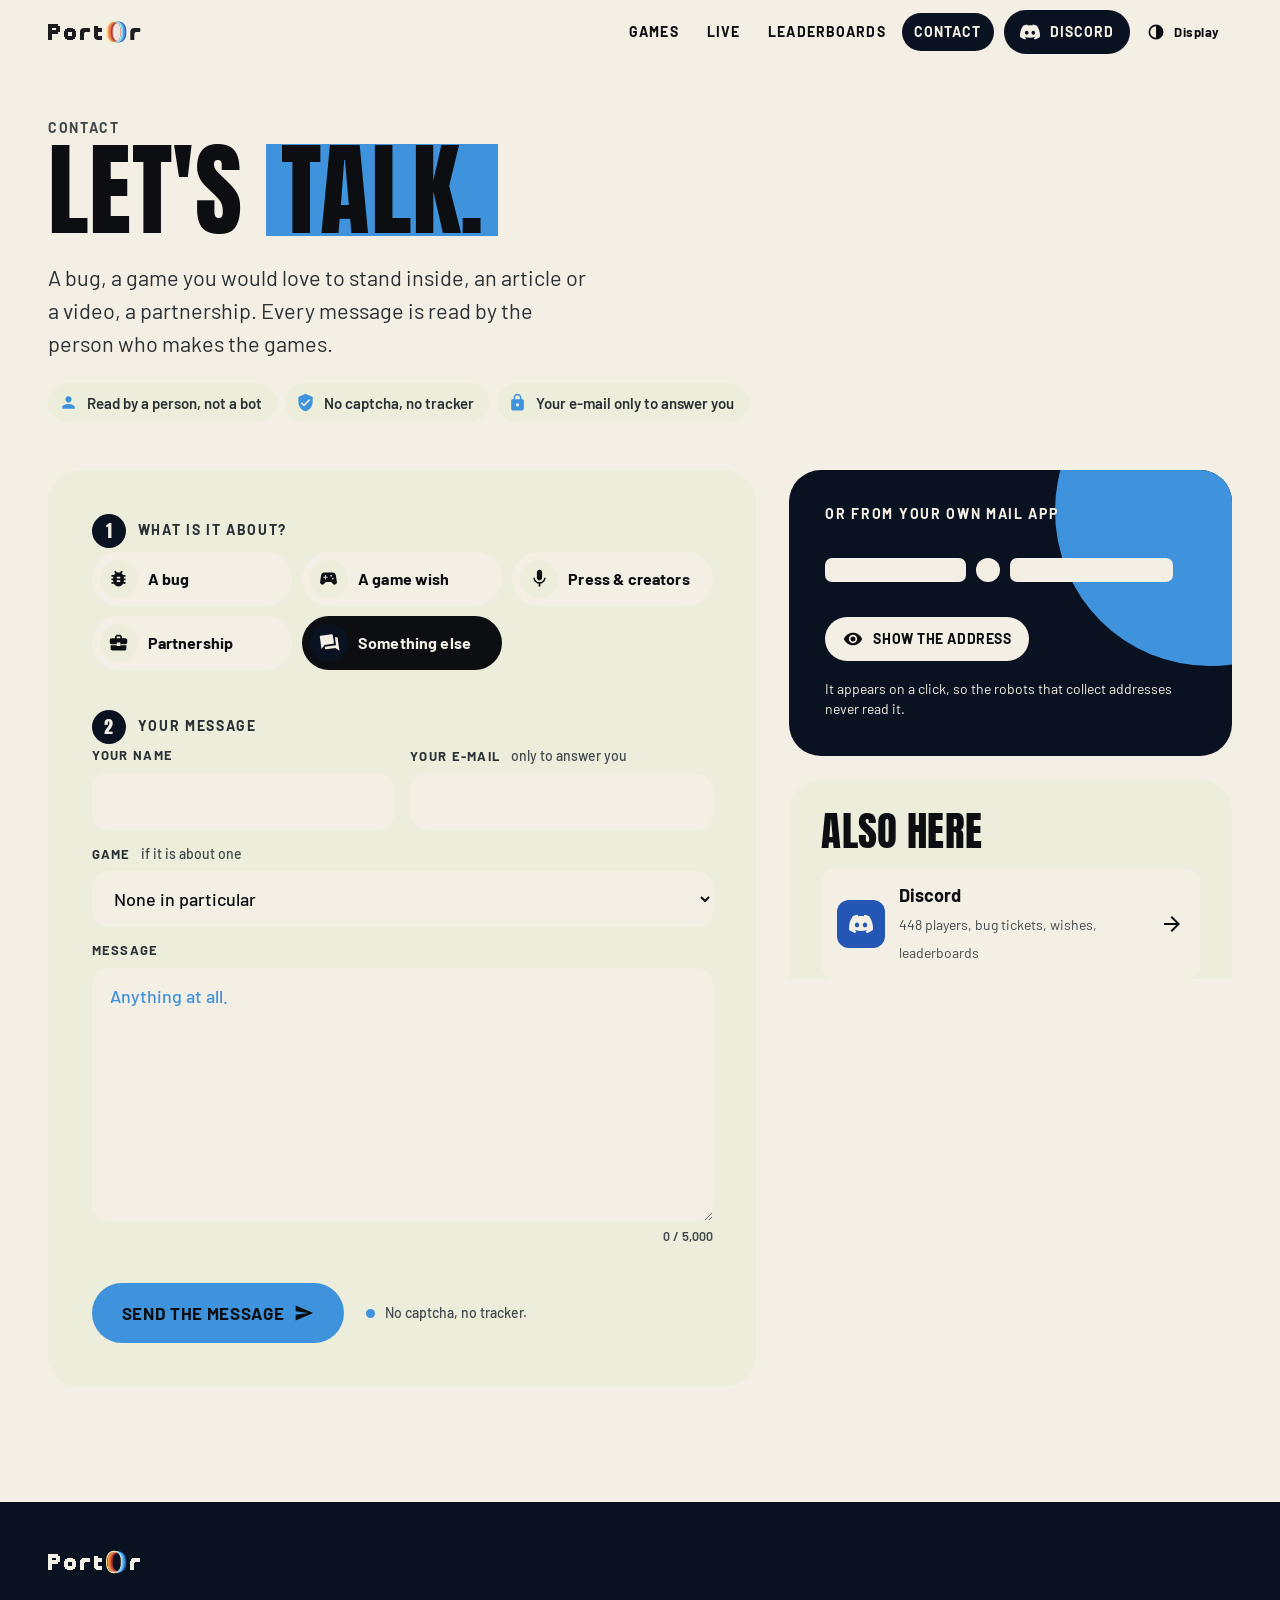
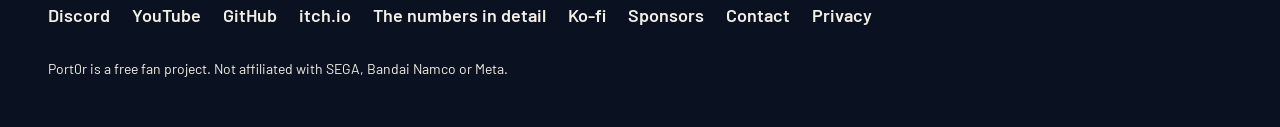
==== commit b7a27d8a: "Port0r launch numbers, live" ====
--- a/contact/index.html
+++ b/contact/index.html
@@ -20,7 +20,7 @@
 try { const theme = localStorage.getItem("port0r-theme") || "light"; if (theme !== "system") document.documentElement.dataset.theme = theme === "dark" ? "dark" : "light"; }
 catch (_) { document.documentElement.dataset.theme = "light"; }
 </script>
-<link rel="stylesheet" href="../site.css?v=20261030-softveil">
+<link rel="stylesheet" href="../site.css?v=20261030-eightcolors-v2">
 <link rel="preconnect" href="https://alloxr.info" crossorigin>
 </head>
 <body>
--- a/site.css
+++ b/site.css
@@ -202,22 +202,10 @@
 .hero.intro.fuse .hero-eyes .eye { transform: translateX(0); transition: transform 1.15s var(--ease-out); }
 .hero.fused .hero-eyes { opacity: 0; transition: opacity .45s ease; }
 .hero-media::after { content: ""; position: absolute; inset: 0;
-  /* A translucent, eased veil: opaque stops turn the lower video into a hard black panel. */
   background:
-    linear-gradient(180deg,
-      color-mix(in srgb, var(--brand-ink) 55%, transparent) 0%,
-      color-mix(in srgb, var(--brand-ink) 24%, transparent) 8%,
-      color-mix(in srgb, var(--brand-ink) 6%, transparent) 15%, transparent 20%),
-    linear-gradient(0deg,
-      color-mix(in srgb, var(--brand-ink) 92%, transparent) 0%,
-      color-mix(in srgb, var(--brand-ink) 84%, transparent) 8%,
-      color-mix(in srgb, var(--brand-ink) 72%, transparent) 16%,
-      color-mix(in srgb, var(--brand-ink) 56%, transparent) 25%,
-      color-mix(in srgb, var(--brand-ink) 42%, transparent) 34%,
-      color-mix(in srgb, var(--brand-ink) 28%, transparent) 43%,
-      color-mix(in srgb, var(--brand-ink) 12%, transparent) 51%,
-      color-mix(in srgb, var(--brand-ink) 2.5%, transparent) 58%, transparent 64%),
-    radial-gradient(110% 80% at 0% 100%, color-mix(in srgb, var(--brand-ink) 50%, transparent) 0%, transparent 55%); }
+    linear-gradient(180deg, #0c0e12 0%, transparent 20%),
+    linear-gradient(0deg, #0c0e12 0%, #0c0e12 40%, transparent 62%),
+    radial-gradient(110% 80% at 0% 100%, #0c0e12 0%, transparent 55%); }
 /* THE FIRST SCREEN, WHOLE, on any screen (21/10/2026, Guillaume: « pareil pour le header et les boutons qui apparaissent
    ensuite », « il faut penser tout le site avec cette logique »): a header's essentials -- the band, the title, its text, its
    buttons -- fit the window a phone shows with its bars out (100svh). When they would not, site.js shrinks the header's type
@@ -247,18 +235,8 @@
   .hero .row .btn { flex: 1 1 auto; }
   /* the phone's cut puts the white car right behind the text: a deeper veil under the copy */
   .hero-media::after { background:
-    linear-gradient(180deg,
-      color-mix(in srgb, var(--brand-ink) 60%, transparent) 0%,
-      color-mix(in srgb, var(--brand-ink) 20%, transparent) 7%, transparent 16%),
-    linear-gradient(0deg,
-      color-mix(in srgb, var(--brand-ink) 96%, transparent) 0%,
-      color-mix(in srgb, var(--brand-ink) 95%, transparent) 12%,
-      color-mix(in srgb, var(--brand-ink) 91%, transparent) 24%,
-      color-mix(in srgb, var(--brand-ink) 86%, transparent) 36%,
-      color-mix(in srgb, var(--brand-ink) 82%, transparent) 42%,
-      color-mix(in srgb, var(--brand-ink) 60%, transparent) 54%,
-      color-mix(in srgb, var(--brand-ink) 35%, transparent) 66%,
-      color-mix(in srgb, var(--brand-ink) 12%, transparent) 74%, transparent 80%); }
+    linear-gradient(180deg, #0c0e12 0%, transparent 16%),
+    linear-gradient(0deg, #0c0e12 0%, #0c0e12 42%, #0c0e12 66%, transparent 80%); }
 }
 
 /* ---- the ask: the first thing on the page, right under the bar (20/10/2026, Guillaume: the help first, then everything) ---- */
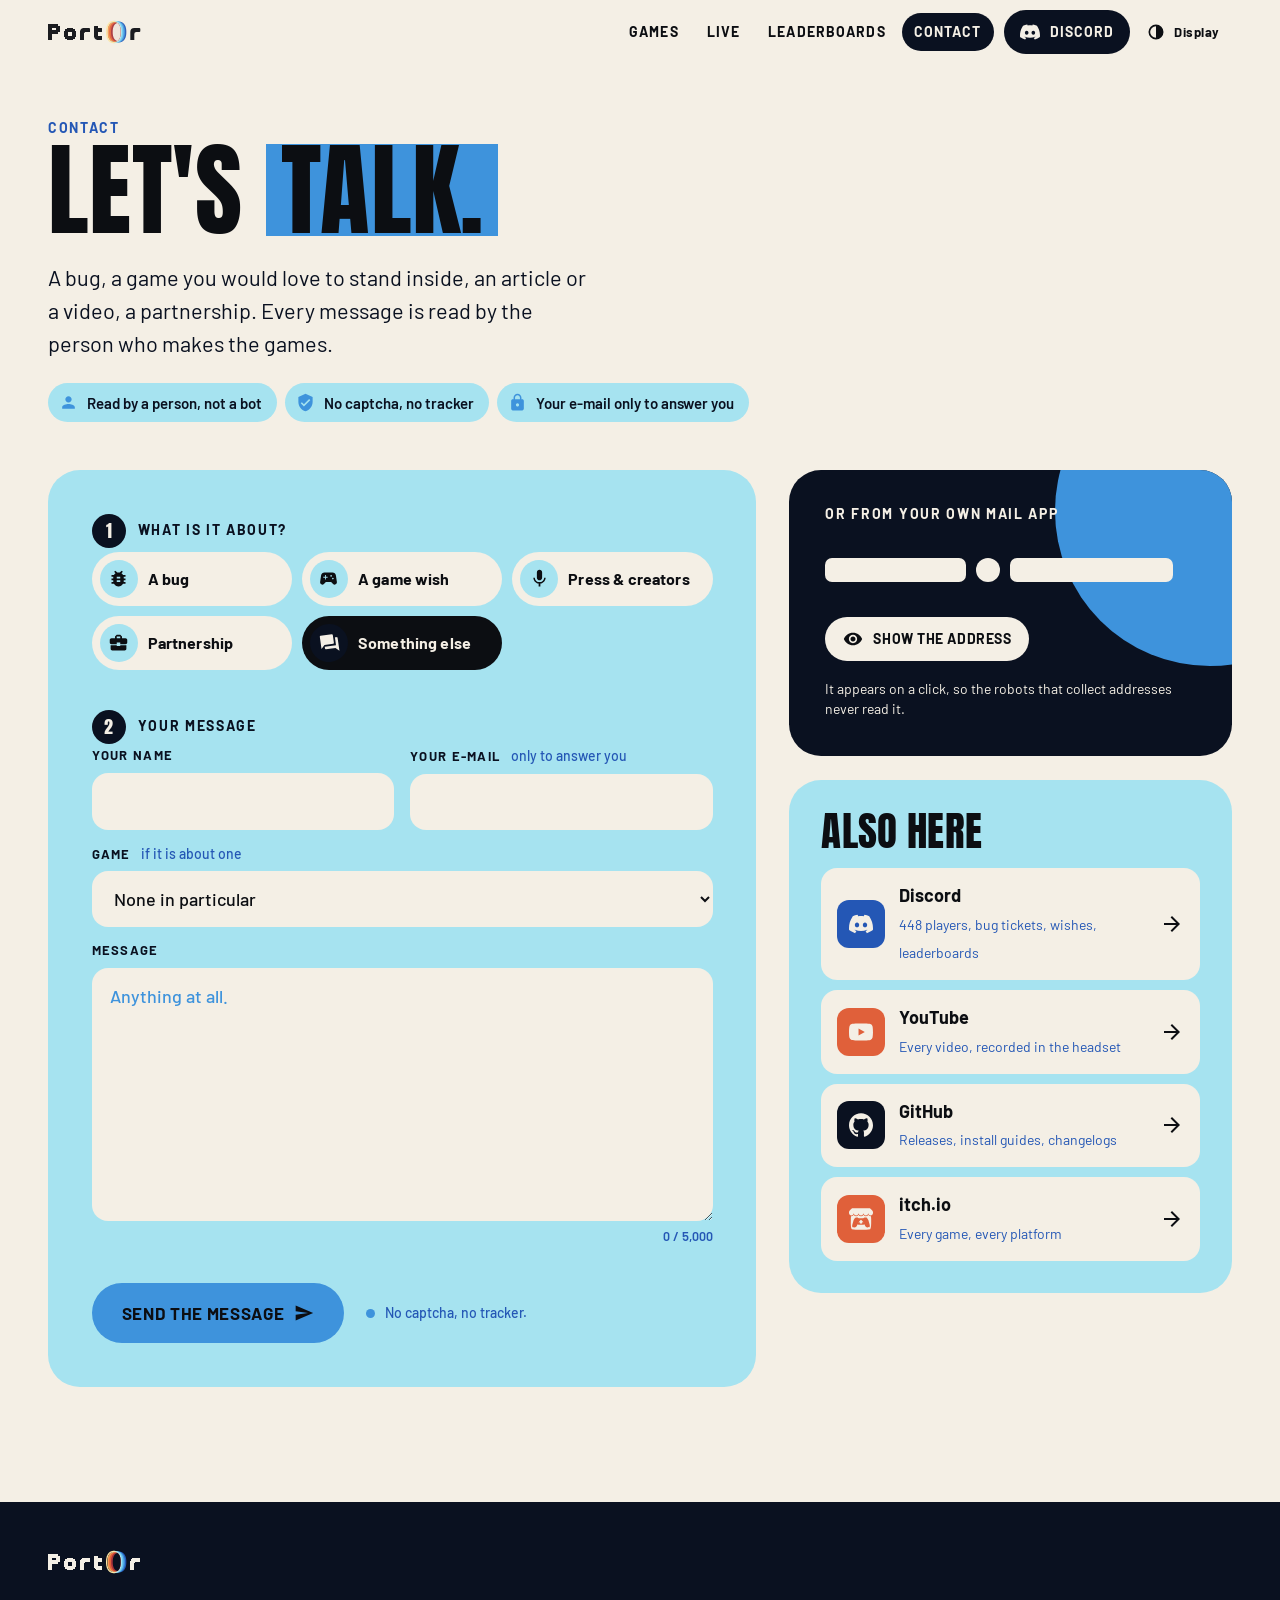
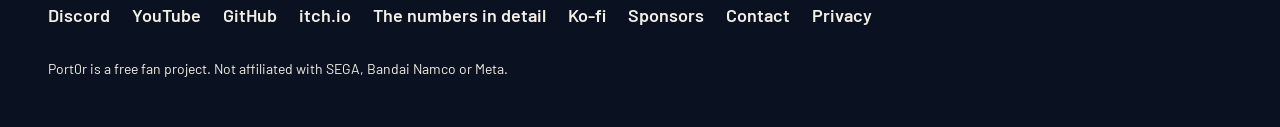
==== commit ef44587c: "Port0r: the site and its live numbers" ====
--- a/contact/index.html
+++ b/contact/index.html
@@ -20,7 +20,7 @@
 try { const theme = localStorage.getItem("port0r-theme") || "light"; if (theme !== "system") document.documentElement.dataset.theme = theme === "dark" ? "dark" : "light"; }
 catch (_) { document.documentElement.dataset.theme = "light"; }
 </script>
-<link rel="stylesheet" href="../site.css?v=20261030-eightcolors-v2">
+<link rel="stylesheet" href="../site.css?v=20261030-themeintro">
 <link rel="preconnect" href="https://alloxr.info" crossorigin>
 </head>
 <body>
@@ -165,7 +165,7 @@
   </div>
 </footer>
 <script src="../contact.js?v=20261016m" defer></script>
-<script src="../site.js?v=20261030-eightcolors-v2" defer></script>
+<script src="../site.js?v=20261030-themeintro" defer></script>
 <script src="../hit.js?v=20261021a" defer></script>
 </body>
 </html>
--- a/site.css
+++ b/site.css
@@ -1,58 +1,41 @@
 /* Port0r: light by default, with an explicit dark or device setting.
-   The logo supplies eight chromatic anchors plus neutrals. Each game owns a stable accent and tonal palette;
+   The logo's eleven colors define every surface and accent. Warm and cool game cards alternate;
    blue carries general actions, while the shared logo/message intro and support strip stay on ink. */
 
 @property --stereo { syntax: "<length>"; inherits: true; initial-value: 0em; }
 @property --p { syntax: "<number>"; inherits: false; initial-value: 0; }
 
 :root {
-  /* BEGIN LOGO PALETTE — generated by tools/make_brand_palette.py */
-  --brand-ink: #0c0e12;
-  --brand-paper: #f4efe5;
-  --brand-void: #0a1120;
-  --brand-face-1: #fbe6a4;
-  --brand-face-2: #a6e3f0;
-  --brand-inside-1: #f39a52;
-  --brand-inside-2: #e0603a;
-  --brand-inside-3: #a8323a;
-  --brand-outside-1: #6cc6ee;
-  --brand-outside-2: #3e93dc;
-  --brand-outside-3: #2457b5;
-  --brand-cycle: #fbe6a4, #f39a52, #e0603a, #a8323a, #a6e3f0, #6cc6ee, #3e93dc, #2457b5;
-  /* END LOGO PALETTE */
   color-scheme: light;
-  --paper: var(--brand-paper);
-  --paper-2: color-mix(in oklch, var(--brand-outside-2) 6%, var(--brand-paper));
-  --card: color-mix(in oklch, var(--brand-face-2) 18%, var(--brand-paper));
-  --inset: var(--brand-paper);
-  --ink: var(--brand-ink);
-  --ink-2: color-mix(in oklch, var(--brand-ink) 82%, var(--brand-paper));
-  --ink-3: color-mix(in oklch, var(--brand-ink) 70%, var(--brand-paper));
+  --paper: #f4efe5;
+  --paper-2: #a6e3f0;
+  --card: #a6e3f0;
+  --inset: #f4efe5;
+  --ink: #0c0e12;
+  --ink-2: #0a1120;
+  --ink-3: #2457b5;
   --accent-text: #a8323a;
   --danger-text: #a8323a;
-  --game-tint: 40%;
-  --game-base: var(--brand-paper);
-  --game-text-base: var(--brand-ink);
-  --game-strong-weight: 32%;
-  --game-secondary: color-mix(in oklch, var(--brand-ink) 82%, var(--brand-paper));
+  --game-warm: #fbe6a4;
+  --game-cool: #a6e3f0;
+  --game-secondary: #2457b5;
   --voices-bg: #2457b5;
   --logo-light: block;
   --logo-dark: none;
-  --night: var(--brand-ink);
-  --void: var(--brand-void);
-  --red: var(--brand-inside-2);
-  --inside: var(--brand-inside-3);
-  --red-eye: var(--brand-inside-2);
-  --cyan-eye: var(--brand-outside-1);
-  --yellow: var(--brand-face-1); --on-yellow: #0c0e12;
-  --blue: var(--brand-outside-2); --on-blue: #0c0e12;
-  --amber: var(--brand-inside-1); --on-amber: #0c0e12;
-  --cyan: var(--brand-outside-1); --on-cyan: #0c0e12;
-  --green: color-mix(in oklch, var(--brand-face-1) 45%, var(--brand-outside-1)); --on-green: #0c0e12;
-  --violet: color-mix(in oklch, var(--brand-inside-3) 28%, var(--brand-outside-3)); --on-violet: #f4efe5;
-  --sky: var(--brand-outside-1); --on-sky: #0c0e12;
-  --ruby: var(--brand-inside-3); --on-ruby: var(--brand-paper);
-  --earth: color-mix(in oklch, var(--brand-inside-1) 72%, var(--brand-inside-3)); --on-earth: #0c0e12;
+  --night: #0c0e12;
+  --void: #0a1120;
+  --red: #e0603a;
+  --inside: #a8323a;
+  --red-eye: #e0603a;
+  --cyan-eye: #6cc6ee;
+  --yellow: #fbe6a4; --on-yellow: #0c0e12;
+  --blue: #3e93dc; --on-blue: #0c0e12;
+  --amber: #f39a52; --on-amber: #0c0e12;
+  --cyan: #6cc6ee; --on-cyan: #0c0e12;
+  --green: #6cc6ee; --on-green: #0c0e12;
+  --violet: #2457b5; --on-violet: #f4efe5;
+  --sky: #6cc6ee; --on-sky: #0c0e12;
+  --earth: #f39a52; --on-earth: #0c0e12;
   --display: "Anton", "Oswald", "Arial Narrow", Impact, sans-serif;
   --text: "Barlow", "Helvetica Neue", Arial, sans-serif;
   --wrap: 1240px; --gut: clamp(16px, 4vw, 48px); --top-h: 64px; --r-media: 22px;
@@ -62,33 +45,21 @@
 
 :root[data-theme="dark"] {
   color-scheme: dark;
-  --paper: var(--brand-ink);
-  --paper-2: color-mix(in oklch, var(--brand-outside-3) 8%, var(--brand-ink));
-  --card: color-mix(in oklch, var(--brand-outside-3) 14%, var(--brand-void));
-  --inset: var(--brand-ink);
-  --ink: var(--brand-paper);
-  --ink-2: color-mix(in oklch, var(--brand-paper) 82%, var(--brand-ink));
-  --ink-3: color-mix(in oklch, var(--brand-paper) 70%, var(--brand-ink));
+  --paper: #0c0e12; --paper-2: #0a1120; --card: #0a1120; --inset: #0c0e12;
+  --ink: #f4efe5; --ink-2: #a6e3f0; --ink-3: #6cc6ee;
   --accent-text: #f4efe5; --danger-text: #f39a52;
-  --voices-bg: var(--brand-void);
-  --game-tint: 28%; --game-base: var(--brand-ink); --game-text-base: var(--brand-paper); --game-strong-weight: 56%;
-  --game-secondary: color-mix(in oklch, var(--brand-paper) 82%, var(--brand-ink));
+  --game-warm: #a8323a; --game-cool: #2457b5; --voices-bg: #0a1120;
+  --game-secondary: #f4efe5;
   --logo-light: none; --logo-dark: block;
 }
 @media (prefers-color-scheme: dark) {
   :root:not([data-theme]) {
   color-scheme: dark;
-  --paper: var(--brand-ink);
-  --paper-2: color-mix(in oklch, var(--brand-outside-3) 8%, var(--brand-ink));
-  --card: color-mix(in oklch, var(--brand-outside-3) 14%, var(--brand-void));
-  --inset: var(--brand-ink);
-  --ink: var(--brand-paper);
-  --ink-2: color-mix(in oklch, var(--brand-paper) 82%, var(--brand-ink));
-  --ink-3: color-mix(in oklch, var(--brand-paper) 70%, var(--brand-ink));
+  --paper: #0c0e12; --paper-2: #0a1120; --card: #0a1120; --inset: #0c0e12;
+  --ink: #f4efe5; --ink-2: #a6e3f0; --ink-3: #6cc6ee;
   --accent-text: #f4efe5; --danger-text: #f39a52;
-  --voices-bg: var(--brand-void);
-  --game-tint: 28%; --game-base: var(--brand-ink); --game-text-base: var(--brand-paper); --game-strong-weight: 56%;
-  --game-secondary: color-mix(in oklch, var(--brand-paper) 82%, var(--brand-ink));
+  --game-warm: #a8323a; --game-cool: #2457b5; --voices-bg: #0a1120;
+  --game-secondary: #f4efe5;
   --logo-light: none; --logo-dark: block;
   }
 }
@@ -385,48 +356,27 @@
 .yt.on { cursor: default; }
 @media (max-width: 560px) { .yt .play { height: 50px; font-size: 13px; padding: 0 18px 0 13px; } .yt .play svg { width: 22px; height: 22px; } }
 
-/* The original site's color code, keyed by game rather than card position.
-   Source anchors come from PALETTES.bright; every added tone is an OKLCH mixture of those anchors and the logo neutrals. */
-[data-game] { --c: var(--blue); --on: var(--on-blue); }
-:is([data-game="daytona"], [data-game="android_daytona"]) { --c: var(--red); --on: var(--on-blue); }
-:is([data-game="dirtdash"], [data-game="android_dirtdash"]) { --c: var(--earth); --on: var(--on-earth); }
-[data-game="timecrs2"] { --c: var(--sky); --on: var(--on-sky); }
-[data-game="hotd"] { --c: var(--ruby); --on: var(--on-ruby); }
-[data-game="timecris"] { --c: var(--amber); --on: var(--on-amber); }
-:is([data-game="cop"], [data-game="vcop"]) { --c: var(--blue); --on: var(--on-blue); }
-:is([data-game="rally"], [data-game="srallyc"]) { --c: var(--yellow); --on: var(--on-yellow); }
-[data-game="android"] { --c: var(--green); --on: var(--on-green); }
-[data-game="switch"] { --c: var(--cyan); --on: var(--on-cyan); }
-[data-game="linux"] { --c: var(--violet); --on: var(--on-violet); }
-[data-game="pc"] { --c: var(--brand-outside-3); --on: var(--on-violet); }
-[data-game="mac"] { --c: color-mix(in oklch, var(--brand-face-2) 60%, var(--brand-outside-2)); --on: var(--on-sky); }
-:is(.game, .plat, .lb) {
-  --game-surface: color-mix(in oklch, var(--c) var(--game-tint), var(--game-base));
-  --game-strong: color-mix(in oklch, var(--c) var(--game-strong-weight), var(--game-text-base));
-  --ink-2: var(--game-secondary); --ink-3: var(--game-secondary);
-}
-.chip[data-game] { background: var(--c); color: var(--on); }
-:is(.game, .plat) .btn:not(.soft, .glass, .white), .game .chip:not(.soft), :is(.game, .plat) .yt .play {
-  background: var(--c); color: var(--on);
-}
-:is(.game, .plat) .btn:not(.soft, .glass, .white):hover { background: color-mix(in oklch, var(--c) 95%, var(--brand-ink)); }
-:is(.game, .plat) .nums b, .game .new b, .game .meta .kicker { color: var(--game-strong); }
-.plat.other { text-decoration: none; transition: background-color .18s; }
-.plat.other:hover { background: color-mix(in oklch, var(--c) 48%, var(--game-base)); }
-
-/* ---- game cards ---- */
+/* ---- the three cabinets ---- */
 .games { display: grid; gap: clamp(28px, 4vw, 48px); }
-.game { position: relative; display: grid; grid-template-columns: minmax(0, 1.25fr) minmax(0, 1fr);
+.game { --c: var(--yellow); --on: var(--on-yellow); --ink-2: var(--game-secondary); --ink-3: var(--game-secondary); position: relative; display: grid; grid-template-columns: minmax(0, 1.25fr) minmax(0, 1fr);
   grid-template-areas: "stage info" "extra info"; gap: 0 clamp(28px, 4vw, 64px); align-items: start; padding: clamp(22px, 3vw, 44px); border-radius: 32px;
-  background: var(--game-surface); }
+  background: var(--game-surface, var(--game-cool)); }
 .game.flip { grid-template-columns: minmax(0, 1fr) minmax(0, 1.25fr); grid-template-areas: "info stage" "info extra"; }
 .stage { grid-area: stage; }
 .info { grid-area: info; }
 .extra { grid-area: extra; display: grid; gap: 14px; padding-top: clamp(44px, 5vw, 72px); }
+.game[data-game="android"], .game[data-game="dirtdash"], .game[data-game="hotd"], .game[data-game="cop"] { --game-surface: var(--game-warm); }
+.game[data-game="daytona"], .game[data-game="timecrs2"], .game[data-game="timecris"], .game[data-game="rally"], .game[data-game="srallyc"] { --game-surface: var(--game-cool); }
+.game[data-game="daytona"] { --c: var(--red); --on: var(--on-blue); }
+.game[data-game="dirtdash"] { --c: var(--earth); --on: var(--on-earth); }
+.game[data-game="timecris"] { --c: var(--amber); --on: var(--on-amber); }
+.game[data-game="cop"] { --c: var(--blue); --on: var(--on-blue); }
+.game[data-game="hotd"] { --c: var(--red); --on: var(--on-blue); }
+.game[data-game="timecrs2"] { --c: var(--sky); --on: var(--on-sky); }   /* Time Crisis II VR (17/10/2026): the sky blue of its logo, dark ticks */   /* House of the Dead VR (17/10/2026): blood red, white ticks */
 .stage { position: relative; z-index: 1; }
 /* the clip recorded in the headset, as a window over the corner of the video */
 .pip { position: absolute; z-index: 2; width: 36%; right: -2%; bottom: -10%; aspect-ratio: 16 / 9; border-radius: 16px; overflow: hidden;
-  background: var(--night); box-shadow: none; outline: 5px solid var(--c); }
+  background: var(--night); box-shadow: none; outline: 5px solid var(--blue); }
 .game.flip .pip { right: auto; left: -2%; }
 .pip video { width: 100%; height: 100%; object-fit: cover; }
 .pip .tag { position: absolute; left: 9px; top: 8px; display: inline-flex; align-items: center; gap: 7px; font: 700 11px/1 var(--text);
@@ -468,7 +418,7 @@
 .feat li { position: relative; padding-left: 38px; min-height: 26px; font-weight: 500; }   /* not a grid: inline code and links stay in the sentence */
 .feat li::before { content: ""; position: absolute; left: 0; top: .05em; width: 26px; height: 26px; border-radius: 8px; background: var(--c) url("data:image/svg+xml,%3Csvg xmlns='http://www.w3.org/2000/svg' viewBox='0 0 24 24'%3E%3Cpath fill='none' stroke='%230c0e12' stroke-width='3' stroke-linecap='round' stroke-linejoin='round' d='M6 12.5l4 4 8-9'/%3E%3C/svg%3E") center / 18px no-repeat; }
 .game[data-game="cop"] .feat li::before { background-image: url("data:image/svg+xml,%3Csvg xmlns='http://www.w3.org/2000/svg' viewBox='0 0 24 24'%3E%3Cpath fill='none' stroke='%230c0e12' stroke-width='3' stroke-linecap='round' stroke-linejoin='round' d='M6 12.5l4 4 8-9'/%3E%3C/svg%3E"); }
-:is(body[data-game="hotd"], .game[data-game="hotd"]) .feat li::before { background-image: url("data:image/svg+xml,%3Csvg xmlns='http://www.w3.org/2000/svg' viewBox='0 0 24 24'%3E%3Cpath fill='none' stroke='%23f4efe5' stroke-width='3' stroke-linecap='round' stroke-linejoin='round' d='M6 12.5l4 4 8-9'/%3E%3C/svg%3E"); }
+.game[data-game="hotd"] .feat li::before { background-image: url("data:image/svg+xml,%3Csvg xmlns='http://www.w3.org/2000/svg' viewBox='0 0 24 24'%3E%3Cpath fill='none' stroke='%230c0e12' stroke-width='3' stroke-linecap='round' stroke-linejoin='round' d='M6 12.5l4 4 8-9'/%3E%3C/svg%3E"); }
 /* its numbers, live */
 .nums { display: grid; grid-template-columns: repeat(3, minmax(0, 1fr)); gap: 8px; }
 .nums div { background: var(--inset); border-radius: 14px; padding: 12px 14px 11px; display: grid; gap: 3px; min-width: 0; }
@@ -483,8 +433,8 @@
 .said.out q, .said.out cite { opacity: 0; transform: translateY(6px); }
 .said::before { content: ""; position: absolute; left: 18px; top: -10px; width: 30px; height: 20px; border-radius: 6px;
   background: var(--c) url("data:image/svg+xml,%3Csvg xmlns='http://www.w3.org/2000/svg' viewBox='0 0 26 18'%3E%3Cpath fill='%230c0e12' d='M3 17V10Q3 3 10 1L11 3.5Q7 5 7 9H11V17ZM15 17V10Q15 3 22 1L23 3.5Q19 5 19 9H23V17Z'/%3E%3C/svg%3E") center / 17px no-repeat; }
-:is(.plat[data-game="linux"], .plat[data-game="pc"]) .said::before { background-image: url("data:image/svg+xml,%3Csvg xmlns='http://www.w3.org/2000/svg' viewBox='0 0 26 18'%3E%3Cpath fill='%23f4efe5' d='M3 17V10Q3 3 10 1L11 3.5Q7 5 7 9H11V17ZM15 17V10Q15 3 22 1L23 3.5Q19 5 19 9H23V17Z'/%3E%3C/svg%3E"); }
-.game[data-game="hotd"] .said::before { background-image: url("data:image/svg+xml,%3Csvg xmlns='http://www.w3.org/2000/svg' viewBox='0 0 26 18'%3E%3Cpath fill='%23f4efe5' d='M3 17V10Q3 3 10 1L11 3.5Q7 5 7 9H11V17ZM15 17V10Q15 3 22 1L23 3.5Q19 5 19 9H23V17Z'/%3E%3C/svg%3E"); }
+.game[data-game="cop"] .said::before, .plat[data-game="linux"] .said::before { background-image: url("data:image/svg+xml,%3Csvg xmlns='http://www.w3.org/2000/svg' viewBox='0 0 26 18'%3E%3Cpath fill='%230c0e12' d='M3 17V10Q3 3 10 1L11 3.5Q7 5 7 9H11V17ZM15 17V10Q15 3 22 1L23 3.5Q19 5 19 9H23V17Z'/%3E%3C/svg%3E"); }
+.game[data-game="hotd"] .said::before { background-image: url("data:image/svg+xml,%3Csvg xmlns='http://www.w3.org/2000/svg' viewBox='0 0 26 18'%3E%3Cpath fill='%230c0e12' d='M3 17V10Q3 3 10 1L11 3.5Q7 5 7 9H11V17ZM15 17V10Q15 3 22 1L23 3.5Q19 5 19 9H23V17Z'/%3E%3C/svg%3E"); }
 .said:empty, .said[hidden] { display: none; }
 @media (max-width: 1020px) {
   .game, .game.flip { grid-template-columns: 1fr; grid-template-areas: "stage" "info" "extra"; }
@@ -546,8 +496,8 @@
   padding: 0 14px; border-radius: 999px; background: #0c0e12; color: #f4efe5; min-height: 44px;
   transition: background-color .18s; }
 .filters button:hover { background: #2457b5; color: #f4efe5; }
-.filters button[aria-pressed="true"] { background: var(--c, var(--cyan)); color: var(--on, #0c0e12); }
-.filters button small { font-weight: 600; margin-left: 4px; }
+.filters button[aria-pressed="true"] { background: #6cc6ee; color: #0c0e12; }
+.filters button small { font-weight: 600; opacity: .7; margin-left: 4px; }
 .quote { min-height: clamp(260px, 34vw, 440px); display: grid; align-content: center; gap: clamp(20px, 2.4vw, 32px); }
 @media (max-width: 600px) {
   .filters { gap: 6px; }
@@ -577,8 +527,11 @@
 
 /* ---- EVERYWHERE: Sega Rally on a screen ---- */
 .plats { display: grid; grid-template-columns: repeat(2, minmax(0, 1fr)); gap: clamp(20px, 3vw, 36px); }
-.plat { display: grid; gap: 18px; align-content: start; background: var(--game-surface);
+.plat { --c: var(--cyan); --on: var(--on-cyan); --ink-2: var(--game-secondary); --ink-3: var(--game-secondary); display: grid; gap: 18px; align-content: start; background: var(--card);
   border-radius: 28px; padding: 12px 12px 24px; }
+.plat[data-game="android"] { background: var(--game-warm); --c: var(--green); --on: var(--on-green); }
+.plat[data-game="linux"] { background: var(--game-cool); --c: var(--violet); --on: var(--on-violet); }
+.plat[data-game="mac"] { background: var(--game-warm); --c: var(--sky); --on: var(--on-sky); }
 .plat .yt { border-radius: 18px; box-shadow: none; }
 .plat .body { display: grid; gap: 14px; padding-inline: 12px; }
 .plat h3 { font-size: clamp(32px, 3.2vw, 46px); }
@@ -589,7 +542,11 @@
 
 /* ---- the leaderboards, live ---- */
 .lbs { display: grid; grid-template-columns: repeat(auto-fill, minmax(min(100%, 270px), 1fr)); align-items: start; gap: clamp(16px, 2vw, 24px); }
-.lb { background: var(--game-surface); border-radius: 26px; padding: 22px 22px 18px; display: grid; gap: 14px; align-content: start; }
+.lb { --c: var(--yellow); background: var(--card); border-radius: 26px; padding: 22px 22px 18px; display: grid; gap: 14px; align-content: start; }
+.lb[data-game="vcop"] { --c: var(--blue); }
+.lb[data-game="hotd"] { --c: var(--red); }
+.lb[data-game="timecris"] { --c: var(--amber); }
+.lb[data-game="timecrs2"] { --c: var(--sky); }
 .lb h3 { font-size: 34px; display: flex; align-items: center; gap: 12px; }
 .lb h3::before { content: ""; width: 12px; height: 28px; border-radius: 4px; background: var(--c); flex: none; }
 .lb .rule { font: 500 15px/1.45 var(--text); color: var(--ink-2); }
@@ -599,9 +556,9 @@
 .lb ol { list-style: none; margin: 0; padding: 0; display: grid; gap: 4px; }
 .lb li { display: grid; grid-template-columns: 26px minmax(0, 1fr) auto; gap: 10px; align-items: center; padding: 9px 12px; border-radius: 10px;
   background: var(--paper); font-weight: 600; font-size: 16px; }
-.lb li:first-child { --ink-3: var(--on); background: var(--c); color: var(--on); }
+.lb li:first-child { --ink-3: #0c0e12; background: var(--blue); color: #0c0e12; }
 .lb li .rk { font: 400 18px/1 var(--display); color: var(--ink-3); }
-.lb li:first-child .rk { color: inherit; }
+.lb li:first-child .rk { color: #0c0e12; }
 .lb li .nm { overflow: hidden; text-overflow: ellipsis; white-space: nowrap; }
 .lb li .sc { font: 700 16px/1 var(--text); font-variant-numeric: tabular-nums; }
 .lb li.empty { grid-template-columns: 1fr; color: var(--ink-3); font-weight: 500; }
@@ -652,7 +609,7 @@
 .tabs button { border: 0; cursor: pointer; min-height: 46px; padding: 0 18px; border-radius: 999px; background: var(--card);
   font: 700 15px/1 var(--text); letter-spacing: .06em; text-transform: uppercase; transition: background-color .18s; }
 .tabs button:hover { background: var(--paper-2); }
-.tabs button[aria-selected="true"] { background: var(--c); color: var(--on); }
+.tabs button[aria-selected="true"] { background: var(--void); color: #f4efe5; }
 .grid-boards { display: grid; grid-template-columns: repeat(auto-fill, minmax(min(100%, 340px), 1fr)); gap: 16px; }
 .prize { background: var(--void); color: #f4efe5; border-radius: 22px; padding: 20px 24px; margin-bottom: 18px; font-size: 18px; line-height: 1.5; }
 .prize b { color: var(--yellow); }
@@ -764,7 +721,7 @@
 .c-proof { display: inline-flex; align-items: center; gap: 10px; font: 500 14px/1.4 var(--text); color: var(--ink-3); }
 .c-led { width: 9px; height: 9px; border-radius: 50%; background: var(--blue); flex: none; }
 .c-led.work { background: var(--amber); animation: rec 1s ease-in-out infinite; }
-.c-led.ok { background: var(--cyan); box-shadow: none; }
+.c-led.ok { background: var(--green); box-shadow: none; }
 .c-status { font: 600 16px/1.45 var(--text); color: var(--danger-text); margin-top: -12px; }
 .c-status:empty { display: none; }
 /* sent */
@@ -792,7 +749,7 @@
 .c-mask i:nth-child(3) { width: 44%; }
 @keyframes c-shine { to { background-position: -200% 0; } }
 .c-acts { gap: 10px; }
-.c-acts .btn.copied { background: var(--cyan); color: #0c0e12; }
+.c-acts .btn.copied { background: var(--green); color: #0c0e12; }
 .c-note { font-size: 14px; line-height: 1.45; color: #f4efe5; }
 .c-else { background: var(--card); border-radius: 32px; padding: clamp(22px, 3vw, 32px); display: grid; gap: 18px; }
 .c-else h2 { font-size: clamp(34px, 3.2vw, 46px); }
@@ -829,7 +786,7 @@
 .top.over .site-preferences summary:hover, .top.over .site-preferences[open] summary { background: #0a1120; }
 .preferences-panel { position: absolute; top: calc(100% + 12px); right: 0; width: min(300px, calc(100vw - 32px));
   max-height: calc(100dvh - var(--top-h) - 32px); overflow-y: auto; padding: 22px; display: grid; gap: 18px;
-  border-radius: 20px; background: var(--paper); color: var(--ink); box-shadow: 0 12px 0 color-mix(in oklch, var(--blue) 25%, var(--paper)); }
+  border-radius: 20px; background: var(--paper); color: var(--ink); box-shadow: 0 12px 0 var(--game-cool); }
 .preferences-panel > label:first-child { display: grid; gap: 10px; font-weight: 700; }
 .preferences-panel select { width: 100%; min-height: 46px; padding: 0 12px; border: 0; border-radius: 10px;
   background: var(--card); color: var(--ink); font: 600 16px var(--text); cursor: pointer; }
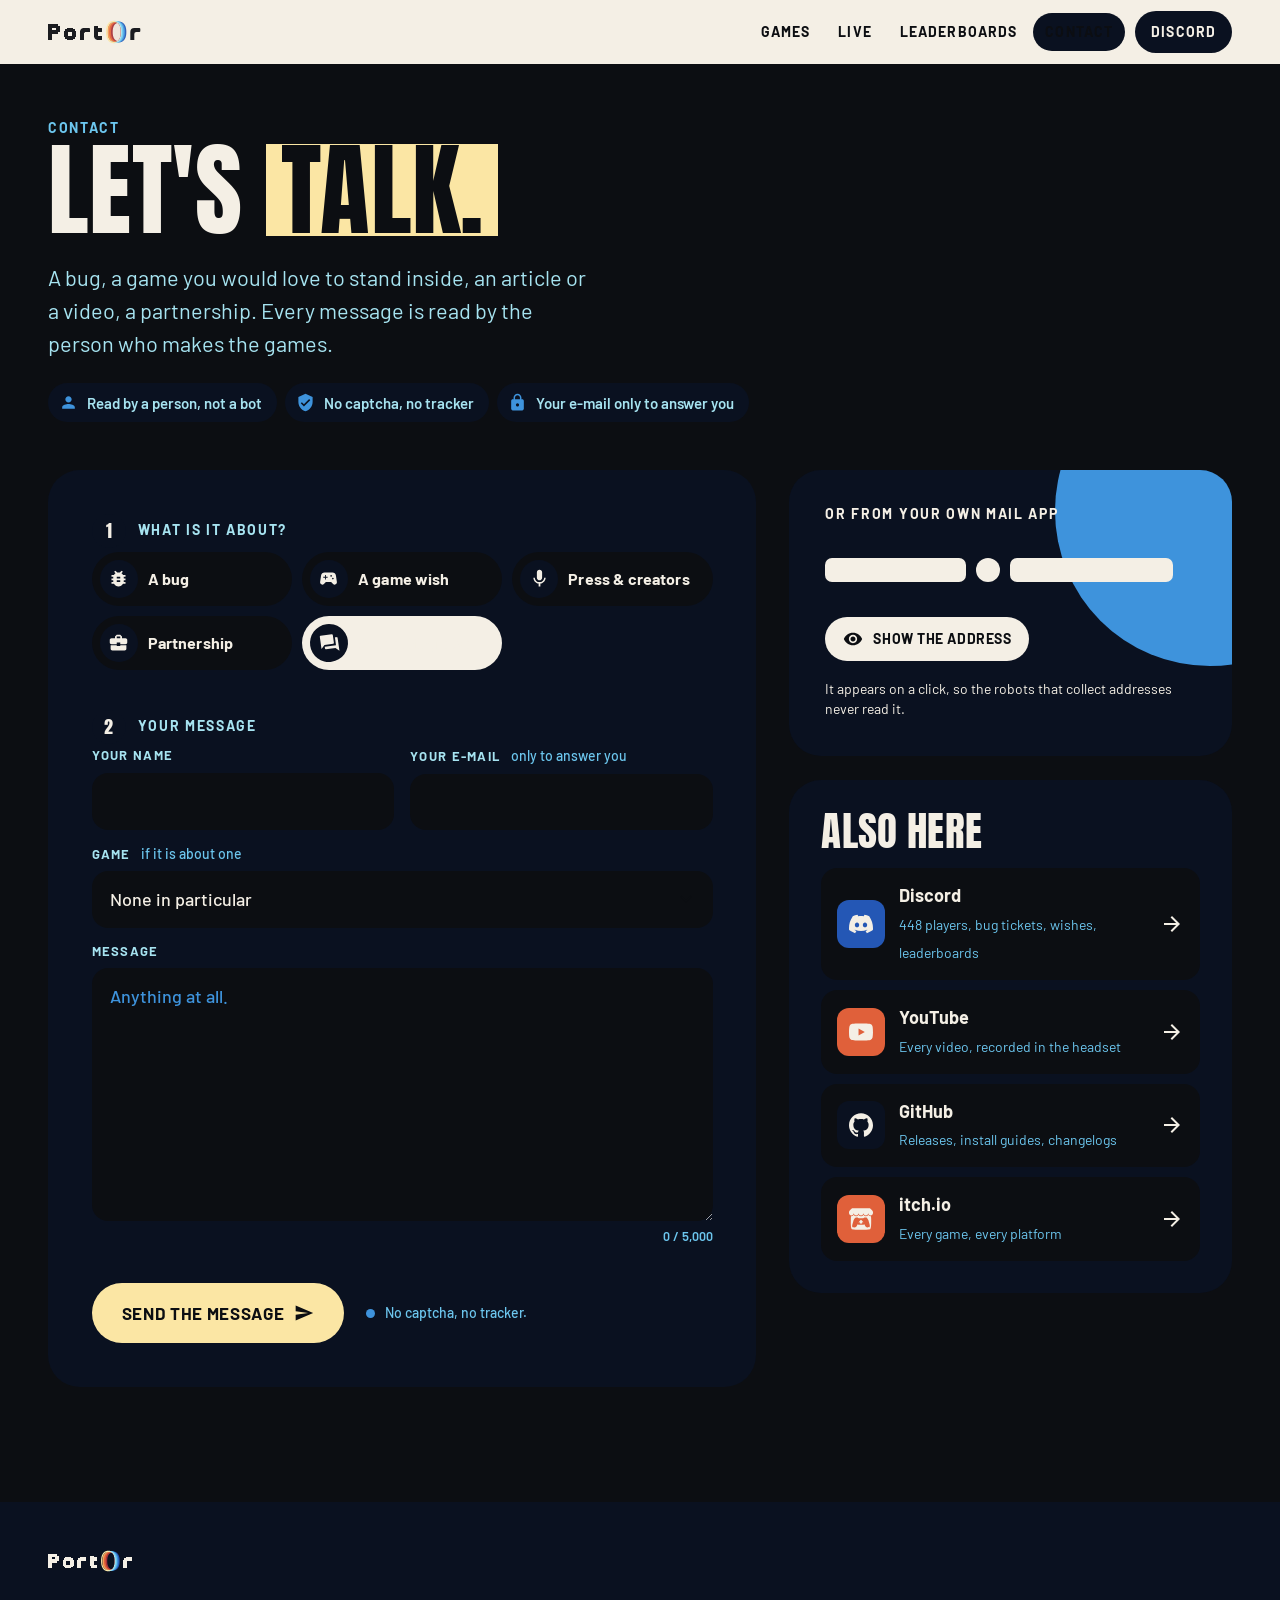
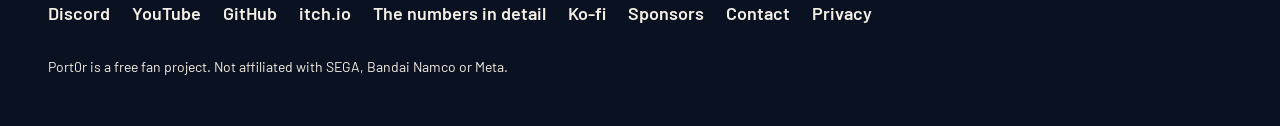
==== commit ee932935: "Port0r launch numbers, live" ====
--- a/contact/index.html
+++ b/contact/index.html
@@ -10,17 +10,13 @@
 <meta property="og:image" content="https://port0r.com/assets/og.jpg">
 <meta property="og:url" content="https://port0r.com/contact/">
 <meta name="twitter:card" content="summary_large_image">
-<meta name="theme-color" content="#f4efe5">
+<meta name="theme-color" content="#0c0e12">
 <link rel="canonical" href="https://port0r.com/contact/">
 <link rel="icon" href="../assets/port0r-icon.svg">
 <link rel="preconnect" href="https://fonts.googleapis.com">
 <link rel="preconnect" href="https://fonts.gstatic.com" crossorigin>
 <link href="https://fonts.googleapis.com/css2?family=Anton&family=Barlow:ital,wght@0,400;0,500;0,600;0,700;1,600&display=swap" rel="stylesheet">
-<script>
-try { const theme = localStorage.getItem("port0r-theme") || "light"; if (theme !== "system") document.documentElement.dataset.theme = theme === "dark" ? "dark" : "light"; }
-catch (_) { document.documentElement.dataset.theme = "light"; }
-</script>
-<link rel="stylesheet" href="../site.css?v=20261030-themeintro">
+<link rel="stylesheet" href="../site.css?v=20261030-fullpalette">
 <link rel="preconnect" href="https://alloxr.info" crossorigin>
 </head>
 <body>
@@ -96,7 +92,7 @@
         </fieldset>
 
         <div class="c-send">
-          <button class="btn primary c-go" type="submit" aria-busy="false"><span>Send the message</span><svg viewBox="0 0 24 24" aria-hidden="true"><path fill="currentColor" d="M2.01 21 23 12 2.01 3 2 10l15 2-15 2z"/></svg></button>
+          <button class="btn yellow c-go" type="submit" aria-busy="false"><span>Send the message</span><svg viewBox="0 0 24 24" aria-hidden="true"><path fill="currentColor" d="M2.01 21 23 12 2.01 3 2 10l15 2-15 2z"/></svg></button>
           <p class="c-proof"><i class="c-led" aria-hidden="true"></i><span id="proof">No captcha, no tracker.</span></p>
         </div>
         <p class="c-status" role="status" aria-live="polite"></p>
@@ -165,7 +161,6 @@
   </div>
 </footer>
 <script src="../contact.js?v=20261016m" defer></script>
-<script src="../site.js?v=20261030-themeintro" defer></script>
 <script src="../hit.js?v=20261021a" defer></script>
 </body>
 </html>
--- a/site.css
+++ b/site.css
@@ -1,27 +1,22 @@
-/* Port0r: light by default, with an explicit dark or device setting.
-   The logo's eleven colors define every surface and accent. Warm and cool game cards alternate;
-   blue carries general actions, while the shared logo/message intro and support strip stay on ink. */
+/* port0r.com, third draft (16/10/2026). Guillaume on the second one: « pas bien beau, trop simple, blanc et noir, la police
+   un peu étirée, on dirait un premier site WordPress avec le thème de base ... on peut faire beaucoup mieux », « on a de la
+   matière ». The identity now comes from the material he likes, our YouTube thumbnails: a tall Anton headline whose second
+   line wears the game's colour (here a coloured block, so it reads on a light page too), the red OUT NOW chip, the PORT0R
+   wordmark's two eyes, red and cyan. The page stays light (13/10: « pas noir, ça fait nébuleux et underground ») and its colour
+   comes from the games: each one owns the hue of its thumbnail. Media first: every video we made plays right here, the
+   numbers are live, the players' words turn in big. No border anywhere: surfaces are told apart by their background. */
 
 @property --stereo { syntax: "<length>"; inherits: true; initial-value: 0em; }
 @property --p { syntax: "<number>"; inherits: false; initial-value: 0; }
 
 :root {
   color-scheme: light;
-  --paper: #f4efe5;
-  --paper-2: #a6e3f0;
-  --card: #a6e3f0;
-  --inset: #f4efe5;
-  --ink: #0c0e12;
-  --ink-2: #0a1120;
-  --ink-3: #2457b5;
-  --accent-text: #a8323a;
-  --danger-text: #a8323a;
-  --game-warm: #fbe6a4;
-  --game-cool: #a6e3f0;
-  --game-secondary: #2457b5;
-  --voices-bg: #2457b5;
-  --logo-light: block;
-  --logo-dark: none;
+  --paper: #0c0e12;
+  --paper-2: #0a1120;
+  --card: #0a1120;
+  --ink: #f4efe5;
+  --ink-2: #a6e3f0;
+  --ink-3: #6cc6ee;
   --night: #0c0e12;
   --void: #0a1120;
   --red: #e0603a;
@@ -43,27 +38,6 @@
   --shadow-media: none;
 }
 
-:root[data-theme="dark"] {
-  color-scheme: dark;
-  --paper: #0c0e12; --paper-2: #0a1120; --card: #0a1120; --inset: #0c0e12;
-  --ink: #f4efe5; --ink-2: #a6e3f0; --ink-3: #6cc6ee;
-  --accent-text: #f4efe5; --danger-text: #f39a52;
-  --game-warm: #a8323a; --game-cool: #2457b5; --voices-bg: #0a1120;
-  --game-secondary: #f4efe5;
-  --logo-light: none; --logo-dark: block;
-}
-@media (prefers-color-scheme: dark) {
-  :root:not([data-theme]) {
-  color-scheme: dark;
-  --paper: #0c0e12; --paper-2: #0a1120; --card: #0a1120; --inset: #0c0e12;
-  --ink: #f4efe5; --ink-2: #a6e3f0; --ink-3: #6cc6ee;
-  --accent-text: #f4efe5; --danger-text: #f39a52;
-  --game-warm: #a8323a; --game-cool: #2457b5; --voices-bg: #0a1120;
-  --game-secondary: #f4efe5;
-  --logo-light: none; --logo-dark: block;
-  }
-}
-
 *, *::before, *::after { box-sizing: border-box; }
 html { -webkit-text-size-adjust: 100%; scroll-behavior: smooth; scroll-padding-top: calc(var(--top-h) + 12px); }
 body { margin: 0; background: var(--paper); color: var(--ink); font: 400 18px/1.55 var(--text); -webkit-font-smoothing: antialiased;
@@ -72,7 +46,7 @@
 figure, blockquote { margin: 0; }
 a { color: inherit; }
 button { font: inherit; color: inherit; }
-::selection { background: var(--cyan); color: #0c0e12; }
+::selection { background: var(--yellow); color: var(--ink); }
 :focus-visible { outline: 3px solid var(--blue); outline-offset: 3px; border-radius: 6px; }
 .skip { position: absolute; left: 12px; top: -60px; z-index: 100; background: var(--void); color: #f4efe5; padding: 10px 14px;
   border-radius: 10px; text-decoration: none; font-weight: 600; }
@@ -88,11 +62,11 @@
 /* the second line, in the game's colour: a block, like a sticker on the cabinet */
 .hl { display: inline; color: var(--on, #0c0e12); padding: 0 .14em; box-decoration-break: clone; -webkit-box-decoration-break: clone;
   /* the colour block hugs the capitals (Anton's line box is far taller than its caps: a plain background bit into the line above) */
-  background: linear-gradient(var(--c, var(--blue)), var(--c, var(--blue))) 0 var(--hl-top, .3em) / 100% var(--hl-h, .9em) no-repeat; }
+  background: linear-gradient(var(--c, var(--yellow)), var(--c, var(--yellow))) 0 var(--hl-top, .3em) / 100% var(--hl-h, .9em) no-repeat; }
 h1:has(.hl), h2:has(.hl), h3:has(.hl) { line-height: 1.04; }
 .chip { display: inline-flex; align-items: center; gap: 8px; width: fit-content; background: var(--red); color: #0c0e12;
   font: 700 13px/1 var(--text); letter-spacing: .09em; text-transform: uppercase; padding: 8px 11px 7px; border-radius: 5px; }
-.chip.soft { background: var(--inset); color: var(--ink-2); }
+.chip.soft { background: var(--void); color: var(--ink-2); }
 .chip.on-dark { background: var(--void); color: #f4efe5; backdrop-filter: blur(10px); -webkit-backdrop-filter: blur(10px); }
 .eyes { display: inline-flex; gap: 4px; flex: none; }
 .eyes i { width: 9px; height: 9px; border-radius: 50%; background: var(--red-eye); }
@@ -121,12 +95,12 @@
 .btn svg { width: 20px; height: 20px; flex: none; fill: currentColor; }   /* an icon takes its button's colour (21/10: the band's Ko-fi and heart were black on the dark buttons) */
 .btn:hover { transform: translateY(-2px); box-shadow: none; }
 .btn:active { transform: translateY(0) scale(.97); transition-duration: .08s; }
-.btn.primary { background: var(--blue); color: #0c0e12; }
+.btn.yellow { background: var(--yellow); color: #0c0e12; }
 .btn.white { background: #f4efe5; color: #0c0e12; }
 .btn.glass { background: var(--void); color: #f4efe5; backdrop-filter: blur(12px); -webkit-backdrop-filter: blur(12px); }
 .btn.glass:hover { background: #2457b5; color: #f4efe5; }
-.btn.soft { background: var(--inset); color: var(--ink); }
-.btn.soft:hover { background: var(--blue); color: #0c0e12; box-shadow: none; }
+.btn.soft { background: var(--void); color: #f4efe5; }
+.btn.soft:hover { background: var(--blue); box-shadow: none; }
 .btn.sm { min-height: 44px; padding: 0 18px; font-size: 14px; }
 .row { display: flex; flex-wrap: wrap; gap: 12px; align-items: center; }
 .link { font-weight: 600; text-decoration: underline; text-decoration-thickness: 2px; text-underline-offset: 4px;
@@ -135,24 +109,21 @@
 
 /* ---- the top bar ---- */
 .top { position: fixed; inset: 0 0 auto 0; z-index: 50; height: calc(var(--top-h) + env(safe-area-inset-top, 0px));
-  padding-top: env(safe-area-inset-top, 0px); }
+  padding-top: env(safe-area-inset-top, 0px); transition: background-color .25s, box-shadow .25s, color .25s; }
 .top .wrap { height: var(--top-h); display: flex; align-items: center; justify-content: space-between; gap: 16px; }
 .top .mark img { height: 24px; width: auto; }
 .top nav { display: flex; align-items: center; gap: 4px; }
 .top nav a { text-decoration: none; font: 700 14px/1 var(--text); letter-spacing: .08em; text-transform: uppercase;
-  padding: 12px; border-radius: 999px; }
-.top nav a:not(.btn):hover, .top nav a[aria-current="page"] { background: var(--void); color: #f4efe5; }
-.top nav .btn { min-height: 44px; margin-left: 6px; padding: 0 16px; }
+  padding: 12px; border-radius: 999px; transition: background-color .18s; }
+.top nav a:not(.btn):hover, .top nav a[aria-current="page"] { background: var(--void); }
+.top nav .btn { min-height: 42px; margin-left: 6px; padding: 0 16px; }
 .top.over { color: #f4efe5; }
-.top .mark .on-light { display: var(--logo-light); }
-.top .mark .on-dark { display: var(--logo-dark); }
-.top.over .mark .on-light { display: none; }
+.top .mark .on-dark, .top.over .mark .on-light { display: none; }
 .top.over .mark .on-dark { display: block; filter: drop-shadow(0 1px 8px #0c0e12); }
 .top.over nav .btn { background: #f4efe5; color: #0c0e12; }
-.top.solid { background: var(--paper); color: var(--ink);
+.top.solid { background: #f4efe5; color: #0c0e12;
   backdrop-filter: blur(14px) saturate(1.4); -webkit-backdrop-filter: blur(14px) saturate(1.4);
   box-shadow: none; }
-.top.solid nav .btn { background: var(--void); color: #f4efe5; transition: transform .18s var(--ease-out); }
 @media (max-width: 900px) { .top nav .opt { display: none; } }
 @media (max-width: 420px) { .top nav a:not(.btn) { padding: 12px 8px; font-size: 13px; } .top .mark img { height: 24px; } }
 
@@ -217,15 +188,13 @@
 .hero > .hero-copy { align-self: end; padding-top: calc(var(--hfit) * 28px); padding-bottom: calc(var(--hfit) * 34px); }
 .ask { position: relative; z-index: 2; padding-top: calc(var(--top-h) + env(safe-area-inset-top, 0px) + var(--hfit) * 12px); }
 .ask-in { display: flex; flex-wrap: wrap; align-items: center; justify-content: space-between; gap: 10px 20px;
-  padding: 10px 10px 10px 22px; border-radius: 18px; background: #0c0e12; color: #f4efe5;
+  padding: 10px 10px 10px 22px; border-radius: 18px; background: var(--yellow); color: var(--on-yellow);
   box-shadow: none; animation: ask-in .6s .2s both var(--ease-out); }
 .ask-in p { margin: 0; font: 500 max(13px, calc(var(--hfit, 1) * 18px))/1.35 var(--text); }
 .ask-in b { font-weight: 800; }
 .ask-go { display: flex; gap: 8px; }
 .btn.ink { background: var(--void); color: #f4efe5; }
-.btn.ink svg { color: currentColor; }
-.ask-go .btn:first-child { background: #3e93dc; color: #0c0e12; }
-.ask-go .btn:last-child { background: #a8323a; color: #f4efe5; }
+.btn.ink svg { color: var(--red-eye); }
 @keyframes ask-in { from { opacity: 0; transform: translateY(-10px); } }
 @media (max-width: 600px) {
   .ask-in { padding: 12px 12px 12px 16px; border-radius: 16px; }
@@ -245,6 +214,94 @@
   .hero .row .btn { min-height: 44px; }   /* still a finger's size */
   .hero .chip { padding: 6px 10px 5px; }
 }
+
+/* ---- the ask, big over the race first (21/10/2026, Guillaume: « on voit pas du tout le bandeau qui parle de la demande
+   d'aide, elle devrait s'afficher en gros sur la vidéo avec une jolie animation et ensuite devenir le panneau qui reste
+   là-haut et laisse place à l'autre texte sur la vidéo, s'afficher en streaming »). site.js streams the band's own words into
+   a big yellow card, word by word behind a caret, then flies the card into the band; the title, the buttons and the dock
+   come in after it with their usual entrances. Without JavaScript, or with reduced motion, the band is simply there. ---- */
+/* centred in the VISIBLE window, whatever the header's height (21/10/2026, Guillaume: on another phone « le panneau qui parle
+   du sponsoring se trouvait tout en bas coupé » -- centred in the header, which on a phone is taller than the screen once its
+   title and buttons stack, it sat low). Too big for the window (a small phone, a phone on its side, a low window), the whole
+   card shrinks by one factor, --fit, measured by site.js on the card's real size: all its words are laid out from the start. */
+.ask-big { --fit: 1; position: fixed; inset: 0; height: 100vh; height: 100dvh; z-index: 3; display: none; place-items: center;
+  pointer-events: none; padding: calc(var(--top-h) + env(safe-area-inset-top, 0px) + 16px) 16px calc(24px + env(safe-area-inset-bottom, 0px)); }
+.hero.asking .ask-big { display: grid; }
+/* only the message: the race dimmed behind it, the top bar gone, both back when the card has landed */
+.hero-media { transition: filter .9s ease; }
+.hero.asking .hero-media { filter: brightness(.38) saturate(.75); }
+.top { transition: opacity .5s ease, background-color .25s, box-shadow .25s, color .25s; }
+html.asking .top, html.ask-pre .top { opacity: 0; pointer-events: none; }
+html.ask-pre .ask-in, html.ask-pre .hero-copy { visibility: hidden; }
+html.ask-pre .hero-media { filter: brightness(.38) saturate(.75); }
+.ask-card { width: fit-content; max-width: min(100%, 980px);
+  padding: calc(var(--fit) * clamp(22px, 4vw, 48px)) calc(var(--fit) * clamp(22px, 4.6vw, 60px)) calc(var(--fit) * clamp(24px, 4.2vw, 52px));
+  border-radius: calc(var(--fit) * clamp(20px, 2.4vw, 32px)); background: var(--yellow); color: var(--on-yellow);
+  box-shadow: none; animation: ask-card .7s var(--ease-out) both; }
+@keyframes ask-card { from { opacity: 0; transform: translateY(28px) scale(.95); } }
+.ask-big-1 { margin: 0; font: 400 calc(var(--fit) * clamp(52px, 10vw, 150px))/.92 var(--display); text-transform: uppercase; letter-spacing: .004em; }
+.ask-big-2 { margin: calc(var(--fit) * clamp(12px, 1.6vw, 22px)) 0 0; font: 600 calc(var(--fit) * clamp(21px, 2.9vw, 42px))/1.22 var(--text); max-width: 30ch;
+  text-wrap: pretty; }
+.ask-big .w { display: inline-block; opacity: 0; transform: translateY(.32em); filter: blur(7px);
+  transition: opacity .2s ease, transform .38s var(--ease-out), filter .26s ease; }
+.ask-big .w.on { opacity: 1; transform: none; filter: none; }
+/* the title's last word lands like the site's « inside »: its two eyes apart, then one */
+.ask-big .w.st.on { animation: ask-st 1.1s var(--ease-out) .1s both; }
+@keyframes ask-st { from { text-shadow: -.07em 0 0 var(--cyan-eye), .07em 0 0 var(--red-eye); }
+  to { text-shadow: 0 0 0 transparent, 0 0 0 transparent; } }
+.ask-big .caret { display: inline-block; width: .09em; height: .92em; margin-left: .06em; vertical-align: -.1em;
+  background: currentColor; border-radius: 1px; animation: caret .9s steps(1) infinite; }
+@keyframes caret { 50% { opacity: 0; } }
+@media (max-width: 600px) { .ask-big-1 { font-size: calc(var(--fit) * clamp(52px, 15vw, 72px)); }
+  .ask-big-2 { font-size: calc(var(--fit) * clamp(21px, 6.2vw, 27px)); } }
+/* reduced motion: the same stream and flight, the words only fading in, nothing sliding or blurring on the way */
+@media (prefers-reduced-motion: reduce) {
+  .ask-card { animation: ask-fade .5s ease both; }
+  .ask-big .w { filter: none; transform: none; transition: opacity .22s ease; }
+  .ask-big .w.st.on { animation: none; }
+  .hero.asked .hero-copy > * { animation-name: ask-fade; }
+  .ask-thanks { transform: none; }
+  .ask-heart.beat { animation-name: heart-fade; }
+}
+@keyframes heart-fade { 30% { opacity: .35; } }
+@keyframes ask-fade { from { opacity: 0; } }
+/* the thank you, once the sentence is written: the words give way to it, its heart beats faster and faster (site.js sets
+   each beat's length), then the card flies */
+.ask-card { position: relative; }
+.ask-thanks { position: absolute; inset: 0; display: flex; flex-wrap: wrap; align-items: center; justify-content: center;
+  gap: 0 .2em; padding: 0 .3em; font: 400 calc(var(--fit) * clamp(64px, 11vw, 168px))/.9 var(--display); text-transform: uppercase;
+  text-align: center; opacity: 0; transform: scale(.86); pointer-events: none;
+  transition: opacity .35s ease, transform .6s var(--ease-out); }
+.ask-thanks b { font-weight: 400; }
+.ask-card.thanks .ask-thanks { opacity: 1; transform: none; }
+.ask-card.thanks > p { opacity: 0; transition: opacity .3s ease; }
+.ask-heart { width: .8em; height: .8em; flex: none; fill: var(--red-eye); color: var(--red-eye); }
+.ask-heart.beat { animation: heart-flash var(--beat, 400ms) ease-out; }
+@keyframes heart-flash {
+  0% { transform: scale(1); filter: none; }
+  30% { transform: scale(1.34); filter: brightness(1.4) drop-shadow(0 0 .16em var(--red-eye)); }
+  100% { transform: scale(1); filter: none; } }
+@media (max-width: 600px) { .ask-thanks { font-size: calc(var(--fit) * clamp(56px, 16vw, 80px)); } }
+/* the flight: from the card's box to the band's, its words gone first */
+.ask-card.fly { position: fixed; z-index: 60; margin: 0; max-width: none; overflow: hidden; animation: none;
+  transition: left .78s cubic-bezier(.7, 0, .18, 1), top .78s cubic-bezier(.7, 0, .18, 1), width .78s cubic-bezier(.7, 0, .18, 1),
+    height .78s cubic-bezier(.7, 0, .18, 1), border-radius .78s ease, padding .78s ease, box-shadow .78s ease; }
+.ask-card.fly > *, .ask-card.fly .ask-thanks { opacity: 0; transition: opacity .2s ease; }
+/* while it speaks, the band and the title wait (hidden, so nothing invisible takes a click); their entrances play once it
+   has landed */
+.hero.asking .ask-in, .hero.asking .hero-copy { opacity: 0; visibility: hidden; animation: none; }
+.hero.asking .stereo, .hero.asking .dk, .hero.asking .dk > svg, .hero.asking .dk .reel, .hero.asking .dk .heart,
+.hero.asking .dk::after, .hero.asking .heart svg, .hero.asking .heart i { animation: none; }
+.hero.asked .ask-in { animation: none; }   /* the band itself is there at once, where the card landed... */
+.hero.asked .ask-in > * { animation: ask-land .45s ease both; }   /* ...and its words and buttons come in */
+@keyframes ask-land { from { opacity: 0; } }
+.hero.asked .hero-copy > * { animation: copy-in .7s var(--ease-out) calc(.1s + var(--k, 0) * 90ms) both; }
+.hero.asked .hero-copy > :nth-child(2) { --k: 1; }
+.hero.asked .hero-copy > :nth-child(3) { --k: 2; }
+.hero.asked .hero-copy > :nth-child(4) { --k: 3; }
+.hero.asked .hero-copy > :nth-child(5) { --k: 4; }
+.hero.asked .hero-copy > :nth-child(6) { --k: 5; }
+@keyframes copy-in { from { opacity: 0; transform: translateY(18px); } }
 
 /* ---- the dock: every place Port0r lives, under the header's buttons (17/10/2026, Guillaume: « le GitHub, le YT (stylé animé
    avec un montage de vidéos), le Discord, le itch et les liens pour sponsoriser ... une animation pour sauter à l'oeil au
@@ -358,17 +415,13 @@
 
 /* ---- the three cabinets ---- */
 .games { display: grid; gap: clamp(28px, 4vw, 48px); }
-.game { --c: var(--yellow); --on: var(--on-yellow); --ink-2: var(--game-secondary); --ink-3: var(--game-secondary); position: relative; display: grid; grid-template-columns: minmax(0, 1.25fr) minmax(0, 1fr);
+.game { --c: var(--yellow); --on: var(--on-yellow); position: relative; display: grid; grid-template-columns: minmax(0, 1.25fr) minmax(0, 1fr);
   grid-template-areas: "stage info" "extra info"; gap: 0 clamp(28px, 4vw, 64px); align-items: start; padding: clamp(22px, 3vw, 44px); border-radius: 32px;
-  background: var(--game-surface, var(--game-cool)); }
+  background: var(--void); }
 .game.flip { grid-template-columns: minmax(0, 1fr) minmax(0, 1.25fr); grid-template-areas: "info stage" "info extra"; }
 .stage { grid-area: stage; }
 .info { grid-area: info; }
 .extra { grid-area: extra; display: grid; gap: 14px; padding-top: clamp(44px, 5vw, 72px); }
-.game[data-game="android"], .game[data-game="dirtdash"], .game[data-game="hotd"], .game[data-game="cop"] { --game-surface: var(--game-warm); }
-.game[data-game="daytona"], .game[data-game="timecrs2"], .game[data-game="timecris"], .game[data-game="rally"], .game[data-game="srallyc"] { --game-surface: var(--game-cool); }
-.game[data-game="daytona"] { --c: var(--red); --on: var(--on-blue); }
-.game[data-game="dirtdash"] { --c: var(--earth); --on: var(--on-earth); }
 .game[data-game="timecris"] { --c: var(--amber); --on: var(--on-amber); }
 .game[data-game="cop"] { --c: var(--blue); --on: var(--on-blue); }
 .game[data-game="hotd"] { --c: var(--red); --on: var(--on-blue); }
@@ -412,29 +465,29 @@
 }
 .info .meta { display: flex; flex-wrap: wrap; gap: 8px 12px; align-items: center; }
 .info h3 { font-size: clamp(44px, 4.6vw, 70px); }
-.new { display: grid; gap: 4px; background: var(--inset); border-radius: 14px; padding: 14px 16px; font-size: 16px; line-height: 1.45; }
-.new b { font: 700 13px/1.2 var(--text); letter-spacing: .1em; text-transform: uppercase; color: var(--accent-text); }
+.new { display: grid; gap: 4px; background: var(--card); border-radius: 14px; padding: 14px 16px; font-size: 16px; line-height: 1.45; }
+.new b { font: 700 13px/1.2 var(--text); letter-spacing: .1em; text-transform: uppercase; color: var(--red); }
 .feat { list-style: none; margin: 0; padding: 0; display: grid; gap: 10px; }
 .feat li { position: relative; padding-left: 38px; min-height: 26px; font-weight: 500; }   /* not a grid: inline code and links stay in the sentence */
-.feat li::before { content: ""; position: absolute; left: 0; top: .05em; width: 26px; height: 26px; border-radius: 8px; background: var(--c) url("data:image/svg+xml,%3Csvg xmlns='http://www.w3.org/2000/svg' viewBox='0 0 24 24'%3E%3Cpath fill='none' stroke='%230c0e12' stroke-width='3' stroke-linecap='round' stroke-linejoin='round' d='M6 12.5l4 4 8-9'/%3E%3C/svg%3E") center / 18px no-repeat; }
-.game[data-game="cop"] .feat li::before { background-image: url("data:image/svg+xml,%3Csvg xmlns='http://www.w3.org/2000/svg' viewBox='0 0 24 24'%3E%3Cpath fill='none' stroke='%230c0e12' stroke-width='3' stroke-linecap='round' stroke-linejoin='round' d='M6 12.5l4 4 8-9'/%3E%3C/svg%3E"); }
-.game[data-game="hotd"] .feat li::before { background-image: url("data:image/svg+xml,%3Csvg xmlns='http://www.w3.org/2000/svg' viewBox='0 0 24 24'%3E%3Cpath fill='none' stroke='%230c0e12' stroke-width='3' stroke-linecap='round' stroke-linejoin='round' d='M6 12.5l4 4 8-9'/%3E%3C/svg%3E"); }
+.feat li::before { content: ""; position: absolute; left: 0; top: .05em; width: 26px; height: 26px; border-radius: 8px; background: var(--c) url("data:image/svg+xml,%3Csvg xmlns='http://www.w3.org/2000/svg' viewBox='0 0 24 24'%3E%3Cpath fill='none' stroke='%230d1322' stroke-width='3' stroke-linecap='round' stroke-linejoin='round' d='M6 12.5l4 4 8-9'/%3E%3C/svg%3E") center / 18px no-repeat; }
+.game[data-game="cop"] .feat li::before { background-image: url("data:image/svg+xml,%3Csvg xmlns='http://www.w3.org/2000/svg' viewBox='0 0 24 24'%3E%3Cpath fill='none' stroke='%23ffffff' stroke-width='3' stroke-linecap='round' stroke-linejoin='round' d='M6 12.5l4 4 8-9'/%3E%3C/svg%3E"); }
+.game[data-game="hotd"] .feat li::before { background-image: url("data:image/svg+xml,%3Csvg xmlns='http://www.w3.org/2000/svg' viewBox='0 0 24 24'%3E%3Cpath fill='none' stroke='%23ffffff' stroke-width='3' stroke-linecap='round' stroke-linejoin='round' d='M6 12.5l4 4 8-9'/%3E%3C/svg%3E"); }
 /* its numbers, live */
 .nums { display: grid; grid-template-columns: repeat(3, minmax(0, 1fr)); gap: 8px; }
-.nums div { background: var(--inset); border-radius: 14px; padding: 12px 14px 11px; display: grid; gap: 3px; min-width: 0; }
+.nums div { background: var(--card); border-radius: 14px; padding: 12px 14px 11px; display: grid; gap: 3px; min-width: 0; }
 .nums b { font: 400 clamp(26px, 2.4vw, 34px)/1 var(--display); font-variant-numeric: tabular-nums; }
 .nums small { font: 600 12px/1.25 var(--text); letter-spacing: .08em; text-transform: uppercase; color: var(--ink-3); }
 /* one of its players' words, turning */
-.said { position: relative; background: var(--inset); border-radius: 16px; padding: 18px 18px 14px; min-height: 118px;
+.said { position: relative; background: var(--card); border-radius: 16px; padding: 18px 18px 14px; min-height: 118px;
   display: grid; align-content: space-between; gap: 10px; margin-top: 10px; }
 .said q { quotes: none; font: italic 600 17px/1.42 var(--text); color: var(--ink); display: -webkit-box; -webkit-line-clamp: 3; line-clamp: 3;
   -webkit-box-orient: vertical; overflow: hidden; transition: opacity .35s, transform .35s var(--ease-out); }
 .said cite { font: 600 13px/1.3 var(--text); font-style: normal; color: var(--ink-3); letter-spacing: .02em; transition: opacity .35s; }
 .said.out q, .said.out cite { opacity: 0; transform: translateY(6px); }
 .said::before { content: ""; position: absolute; left: 18px; top: -10px; width: 30px; height: 20px; border-radius: 6px;
-  background: var(--c) url("data:image/svg+xml,%3Csvg xmlns='http://www.w3.org/2000/svg' viewBox='0 0 26 18'%3E%3Cpath fill='%230c0e12' d='M3 17V10Q3 3 10 1L11 3.5Q7 5 7 9H11V17ZM15 17V10Q15 3 22 1L23 3.5Q19 5 19 9H23V17Z'/%3E%3C/svg%3E") center / 17px no-repeat; }
-.game[data-game="cop"] .said::before, .plat[data-game="linux"] .said::before { background-image: url("data:image/svg+xml,%3Csvg xmlns='http://www.w3.org/2000/svg' viewBox='0 0 26 18'%3E%3Cpath fill='%230c0e12' d='M3 17V10Q3 3 10 1L11 3.5Q7 5 7 9H11V17ZM15 17V10Q15 3 22 1L23 3.5Q19 5 19 9H23V17Z'/%3E%3C/svg%3E"); }
-.game[data-game="hotd"] .said::before { background-image: url("data:image/svg+xml,%3Csvg xmlns='http://www.w3.org/2000/svg' viewBox='0 0 26 18'%3E%3Cpath fill='%230c0e12' d='M3 17V10Q3 3 10 1L11 3.5Q7 5 7 9H11V17ZM15 17V10Q15 3 22 1L23 3.5Q19 5 19 9H23V17Z'/%3E%3C/svg%3E"); }
+  background: var(--c) url("data:image/svg+xml,%3Csvg xmlns='http://www.w3.org/2000/svg' viewBox='0 0 26 18'%3E%3Cpath fill='%230d1322' d='M3 17V10Q3 3 10 1L11 3.5Q7 5 7 9H11V17ZM15 17V10Q15 3 22 1L23 3.5Q19 5 19 9H23V17Z'/%3E%3C/svg%3E") center / 17px no-repeat; }
+.game[data-game="cop"] .said::before, .plat[data-game="linux"] .said::before { background-image: url("data:image/svg+xml,%3Csvg xmlns='http://www.w3.org/2000/svg' viewBox='0 0 26 18'%3E%3Cpath fill='%23ffffff' d='M3 17V10Q3 3 10 1L11 3.5Q7 5 7 9H11V17ZM15 17V10Q15 3 22 1L23 3.5Q19 5 19 9H23V17Z'/%3E%3C/svg%3E"); }
+.game[data-game="hotd"] .said::before { background-image: url("data:image/svg+xml,%3Csvg xmlns='http://www.w3.org/2000/svg' viewBox='0 0 26 18'%3E%3Cpath fill='%23ffffff' d='M3 17V10Q3 3 10 1L11 3.5Q7 5 7 9H11V17ZM15 17V10Q15 3 22 1L23 3.5Q19 5 19 9H23V17Z'/%3E%3C/svg%3E"); }
 .said:empty, .said[hidden] { display: none; }
 @media (max-width: 1020px) {
   .game, .game.flip { grid-template-columns: 1fr; grid-template-areas: "stage" "info" "extra"; }
@@ -458,12 +511,12 @@
 .next h3 { font-size: clamp(36px, 4vw, 60px); }
 .next p { color: #f4efe5; margin-top: 12px; }
 .queue { list-style: none; padding: 0; margin: 18px 0 0; display: flex; flex-wrap: wrap; gap: 8px; }
-.queue li { color: #0c0e12; font: 600 14px/1 var(--text); letter-spacing: .05em; padding: 9px 12px; border-radius: 999px; background: #f4efe5; }
+.queue li { font: 600 14px/1 var(--text); letter-spacing: .05em; padding: 9px 12px; border-radius: 999px; background: #f4efe5; }
 .queue li:first-child, .queue li.beta { background: var(--red); }   /* the games in beta now (22/10/2026: Daytona USA, Rally VR on PC) */
 @media (max-width: 760px) { .next { grid-template-columns: 1fr; } }
 
 /* ---- LIVE: the numbers, big, on the arcade's yellow ---- */
-.live-band { background: var(--paper-2); color: var(--ink); padding-block: clamp(64px, 8vw, 112px); }
+.live-band { background: var(--yellow); color: #0c0e12; padding-block: clamp(64px, 8vw, 112px); }
 .live-band .head { margin-bottom: clamp(28px, 4vw, 52px); }
 .live-band .kicker { color: var(--ink); display: inline-flex; align-items: center; gap: 10px; }
 .live-band .lead { color: var(--ink); }
@@ -488,15 +541,15 @@
 }
 
 /* ---- VOICES: the players' words, big, turning ---- */
-.voices { background: var(--voices-bg); color: #f4efe5; padding-block: clamp(64px, 8vw, 112px); overflow: hidden; }
+.voices { background: var(--blue); color: #f4efe5; padding-block: clamp(64px, 8vw, 112px); overflow: hidden; }
 .voices .kicker { color: #f4efe5; }
 .voices .lead { color: #f4efe5; }
 .filters { display: flex; flex-wrap: wrap; gap: 8px; margin-bottom: clamp(26px, 3vw, 40px); }
 .filters button { border: 0; cursor: pointer; font: 700 14px/1 var(--text); letter-spacing: .06em; text-transform: uppercase;
-  padding: 0 14px; border-radius: 999px; background: #0c0e12; color: #f4efe5; min-height: 44px;
+  padding: 0 14px; border-radius: 999px; background: var(--void); color: var(--ink); min-height: 42px;
   transition: background-color .18s; }
-.filters button:hover { background: #2457b5; color: #f4efe5; }
-.filters button[aria-pressed="true"] { background: #6cc6ee; color: #0c0e12; }
+.filters button:hover { background: #2457b5; color: #0c0e12; }
+.filters button[aria-pressed="true"] { background: #fbe6a4; color: #0c0e12; }
 .filters button small { font-weight: 600; opacity: .7; margin-left: 4px; }
 .quote { min-height: clamp(260px, 34vw, 440px); display: grid; align-content: center; gap: clamp(20px, 2.4vw, 32px); }
 @media (max-width: 600px) {
@@ -518,7 +571,7 @@
 .qbar { display: flex; align-items: center; gap: 12px; margin-top: clamp(26px, 3vw, 40px); }
 .qbar button { width: 48px; height: 48px; border-radius: 50%; border: 0; display: grid; place-items: center; cursor: pointer;
   background: var(--void); color: #f4efe5; transition: background-color .18s, transform .18s var(--ease-out); flex: none; }
-.qbar button:hover { background: #f4efe5; color: #0c0e12; }
+.qbar button:hover { background: #f4efe5; }
 .qbar button:active { transform: scale(.94); }
 .qbar svg { width: 22px; height: 22px; }
 .qbar .track { flex: 1; height: 4px; border-radius: 4px; background: #f4efe5; overflow: hidden; min-width: 40px; }
@@ -527,17 +580,17 @@
 
 /* ---- EVERYWHERE: Sega Rally on a screen ---- */
 .plats { display: grid; grid-template-columns: repeat(2, minmax(0, 1fr)); gap: clamp(20px, 3vw, 36px); }
-.plat { --c: var(--cyan); --on: var(--on-cyan); --ink-2: var(--game-secondary); --ink-3: var(--game-secondary); display: grid; gap: 18px; align-content: start; background: var(--card);
+.plat { --c: var(--cyan); --on: var(--on-cyan); display: grid; gap: 18px; align-content: start; background: var(--card);
   border-radius: 28px; padding: 12px 12px 24px; }
-.plat[data-game="android"] { background: var(--game-warm); --c: var(--green); --on: var(--on-green); }
-.plat[data-game="linux"] { background: var(--game-cool); --c: var(--violet); --on: var(--on-violet); }
-.plat[data-game="mac"] { background: var(--game-warm); --c: var(--sky); --on: var(--on-sky); }
+.plat[data-game="android"] { --c: var(--green); --on: var(--on-green); }
+.plat[data-game="linux"] { --c: var(--violet); --on: var(--on-violet); }
+.plat[data-game="mac"] { --c: var(--sky); --on: var(--on-sky); }
 .plat .yt { border-radius: 18px; box-shadow: none; }
 .plat .body { display: grid; gap: 14px; padding-inline: 12px; }
 .plat h3 { font-size: clamp(32px, 3.2vw, 46px); }
 .plat .spec { display: flex; flex-wrap: wrap; gap: 6px 18px; font: 600 14px/1.3 var(--text); color: var(--ink-3); letter-spacing: .04em; text-transform: uppercase; }
 .plat .spec b { color: var(--ink); font-weight: 700; }
-.plat .said { background: var(--inset); min-height: 0; }
+.plat .said { background: var(--void); min-height: 0; }
 @media (max-width: 860px) { .plats { grid-template-columns: 1fr; } }
 
 /* ---- the leaderboards, live ---- */
@@ -556,9 +609,9 @@
 .lb ol { list-style: none; margin: 0; padding: 0; display: grid; gap: 4px; }
 .lb li { display: grid; grid-template-columns: 26px minmax(0, 1fr) auto; gap: 10px; align-items: center; padding: 9px 12px; border-radius: 10px;
   background: var(--paper); font-weight: 600; font-size: 16px; }
-.lb li:first-child { --ink-3: #0c0e12; background: var(--blue); color: #0c0e12; }
+.lb li:first-child { background: var(--blue); }
 .lb li .rk { font: 400 18px/1 var(--display); color: var(--ink-3); }
-.lb li:first-child .rk { color: #0c0e12; }
+.lb li:first-child .rk { color: var(--ink); }
 .lb li .nm { overflow: hidden; text-overflow: ellipsis; white-space: nowrap; }
 .lb li .sc { font: 700 16px/1 var(--text); font-variant-numeric: tabular-nums; }
 .lb li.empty { grid-template-columns: 1fr; color: var(--ink-3); font-weight: 500; }
@@ -595,7 +648,7 @@
 /* ---- footer ---- */
 footer.foot { background: var(--void); color: #f4efe5; padding-block: 48px calc(48px + env(safe-area-inset-bottom, 0px)); }
 .foot .wrap { display: grid; gap: 22px; }
-.foot img { height: 24px; width: auto; }
+.foot img { height: 22px; width: auto; }
 .foot nav { display: flex; flex-wrap: wrap; gap: 6px 22px; }
 .foot nav a { text-decoration: none; font-weight: 600; padding: 6px 0; }
 .foot nav a:hover { color: #f4efe5; text-decoration: underline; text-underline-offset: 4px; }
@@ -642,8 +695,8 @@
 .watch-frame { aspect-ratio: 16 / 9; border-radius: var(--r-media); overflow: hidden; background: var(--night); box-shadow: none; }
 .watch-frame iframe { width: 100%; height: 100%; border: 0; }
 .watch-x { position: absolute; right: 0; top: -60px; width: 48px; height: 48px; border-radius: 50%; border: 0; cursor: pointer;
-  display: grid; place-items: center; background: var(--void); color: #f4efe5; transition: background-color .18s; }
-.watch-x:hover { background: #2457b5; color: #f4efe5; }
+  display: grid; place-items: center; background: var(--void); color: var(--ink); transition: background-color .18s; }
+.watch-x:hover { background: #2457b5; color: #0c0e12; }
 .watch-x svg { width: 24px; height: 24px; }
 
 /* ---- contact (16/10/2026, Guillaume: « une page contact protégée contre le spam ... quelque chose de moderne ») ----
@@ -667,13 +720,13 @@
   font: 400 18px/1 var(--display); letter-spacing: 0; }
 /* what it is about: big chips that take the topic's colour */
 .c-topics { display: grid; grid-template-columns: repeat(3, minmax(0, 1fr)); gap: 10px; }
-.c-topic { --c: var(--ink); --on: var(--paper); position: relative; display: inline-flex; align-items: center; gap: 10px; min-height: 54px;
+.c-topic { --c: var(--ink); --on: #f4efe5; position: relative; display: inline-flex; align-items: center; gap: 10px; min-height: 54px;
   padding: 0 18px 0 8px; border-radius: 999px; background: var(--paper); cursor: pointer; font: 700 16px/1 var(--text); letter-spacing: .01em;
   transition: background-color .2s, color .2s, transform .18s var(--ease-out); -webkit-tap-highlight-color: transparent; }
 .c-topic[data-t="bug"] { --c: var(--red); --on: #0c0e12; }
 .c-topic[data-t="wish"] { --c: var(--yellow); --on: #0c0e12; }
 .c-topic[data-t="press"] { --c: var(--blue); --on: #0c0e12; }
-.c-topic[data-t="partner"] { --c: var(--violet); --on: #f4efe5; }
+.c-topic[data-t="partner"] { --c: var(--violet); }
 .c-topic input { position: absolute; inset: 0; opacity: 0; margin: 0; cursor: pointer; }
 .c-topic .ic { width: 38px; height: 38px; border-radius: 50%; display: grid; place-items: center; background: var(--card); color: var(--ink);
   flex: none; transition: background-color .2s, color .2s, transform .3s var(--ease-out); }
@@ -681,9 +734,9 @@
 .c-topic:hover { background: var(--paper-2); }
 .c-topic:active { transform: scale(.97); }
 .c-topic:has(input:checked) { background: var(--c); color: var(--on); }
-.c-topic:has(input:checked) .ic { background: var(--void); color: #f4efe5; transform: rotate(-8deg); }
+.c-topic:has(input:checked) .ic { background: var(--void); color: var(--on); transform: rotate(-8deg); }
 .c-topic:has(input:focus-visible) { outline: 3px solid var(--blue); outline-offset: 3px; }
-.c-hint { display: flex; gap: 14px; align-items: flex-start; background: var(--paper-2); border-radius: 18px;
+.c-hint { display: flex; gap: 14px; align-items: flex-start; background: var(--void); border-radius: 18px;
   padding: 15px 18px; font: 500 16px/1.5 var(--text); color: var(--ink-2); animation: c-in .35s var(--ease-out); }
 .c-hint svg { width: 24px; height: 24px; flex: none; margin-top: 1px; color: #2457b5; }
 .c-hint[data-hint="press"] svg { color: var(--blue); }
@@ -698,13 +751,14 @@
   font: 500 18px/1.45 var(--text); padding: 15px 18px; min-height: 56px; transition: background-color .18s, box-shadow .25s var(--ease-out);
   -webkit-appearance: none; appearance: none; }
 .c-field textarea { resize: vertical; min-height: 200px; line-height: 1.55; }
-.c-field select { cursor: pointer; padding-right: 18px; text-overflow: ellipsis; appearance: auto; }
+.c-field select { cursor: pointer; padding-right: 48px; text-overflow: ellipsis;
+  background: var(--paper) url("data:image/svg+xml,%3Csvg xmlns='http://www.w3.org/2000/svg' viewBox='0 0 24 24'%3E%3Cpath fill='%230c0e12' d='M7.41 8.59 12 13.17l4.59-4.58L18 10l-6 6-6-6z'/%3E%3C/svg%3E") right 16px center / 22px no-repeat; }
 .c-field :is(input, select, textarea)::placeholder { color: var(--blue); }
 .c-field :is(input, select, textarea):hover { background-color: var(--paper-2); }
 .c-field :is(input, select, textarea):focus { outline: 3px solid var(--blue); outline-offset: 2px; background-color: var(--card);
   box-shadow: none; }
-.c-field.bad :is(input, select, textarea) { background-color: var(--inside); color: #f4efe5; }
-.c-err { font: 600 14px/1.35 var(--text); font-style: normal; color: var(--danger-text); }
+.c-field.bad :is(input, select, textarea) { background-color: var(--inside); }
+.c-err { font: 600 14px/1.35 var(--text); font-style: normal; color: var(--red); }
 .c-err:empty, .c-field:not(.bad) .c-err { display: none; }
 .c-under { display: flex; justify-content: space-between; gap: 12px; align-items: baseline; }
 .c-count { margin-left: auto; font: 600 13px/1 var(--text); font-style: normal; color: var(--ink-3); font-variant-numeric: tabular-nums; }
@@ -722,13 +776,13 @@
 .c-led { width: 9px; height: 9px; border-radius: 50%; background: var(--blue); flex: none; }
 .c-led.work { background: var(--amber); animation: rec 1s ease-in-out infinite; }
 .c-led.ok { background: var(--green); box-shadow: none; }
-.c-status { font: 600 16px/1.45 var(--text); color: var(--danger-text); margin-top: -12px; }
+.c-status { font: 600 16px/1.45 var(--text); color: var(--red); margin-top: -12px; }
 .c-status:empty { display: none; }
 /* sent */
 .c-done { align-content: center; justify-items: start; min-height: 460px; gap: 22px; }
 .c-done h2 { font-size: clamp(60px, 7.4vw, 112px); outline: none; }
 .c-done .lead { max-width: 40ch; }
-.c-done .chip { background: var(--void); color: #f4efe5; }
+.c-done .chip { background: var(--void); }
 .c-done:not([hidden]) h2 { animation: c-focus 1.2s var(--ease-out) both; }
 /* the side: the address, then the other places */
 .c-side { display: grid; gap: clamp(16px, 2vw, 24px); position: sticky; top: calc(var(--top-h) + 24px); min-width: 0; }
@@ -749,7 +803,7 @@
 .c-mask i:nth-child(3) { width: 44%; }
 @keyframes c-shine { to { background-position: -200% 0; } }
 .c-acts { gap: 10px; }
-.c-acts .btn.copied { background: var(--green); color: #0c0e12; }
+.c-acts .btn.copied { background: var(--green); color: var(--ink); }
 .c-note { font-size: 14px; line-height: 1.45; color: #f4efe5; }
 .c-else { background: var(--card); border-radius: 32px; padding: clamp(22px, 3vw, 32px); display: grid; gap: 18px; }
 .c-else h2 { font-size: clamp(34px, 3.2vw, 46px); }
@@ -774,91 +828,7 @@
   .c-addr .on, .c-done:not([hidden]) h2, .c-hint, .c-mask i, .c-led.work, .c-go[aria-busy="true"] svg { animation: none; }
 }
 
-/* Display preferences share the page's theme, including over the hero video. */
-.site-preferences { position: relative; color: var(--ink); }
-.site-preferences summary { display: flex; align-items: center; justify-content: center; gap: 8px; min-height: 44px;
-  padding: 0 12px; cursor: pointer; list-style: none; border-radius: 999px; color: inherit;
-  font: 700 13px/1 var(--text); letter-spacing: .04em; }
-.site-preferences summary::-webkit-details-marker { display: none; }
-.site-preferences summary svg { width: 20px; height: 20px; flex: none; }
-.site-preferences summary:hover, .site-preferences[open] summary { background: var(--card); }
-.top.over .site-preferences summary { color: #f4efe5; }
-.top.over .site-preferences summary:hover, .top.over .site-preferences[open] summary { background: #0a1120; }
-.preferences-panel { position: absolute; top: calc(100% + 12px); right: 0; width: min(300px, calc(100vw - 32px));
-  max-height: calc(100dvh - var(--top-h) - 32px); overflow-y: auto; padding: 22px; display: grid; gap: 18px;
-  border-radius: 20px; background: var(--paper); color: var(--ink); box-shadow: 0 12px 0 var(--game-cool); }
-.preferences-panel > label:first-child { display: grid; gap: 10px; font-weight: 700; }
-.preferences-panel select { width: 100%; min-height: 46px; padding: 0 12px; border: 0; border-radius: 10px;
-  background: var(--card); color: var(--ink); font: 600 16px var(--text); cursor: pointer; }
-.intro-preference { display: flex; gap: 10px; align-items: center; min-height: 44px; cursor: pointer; font: 500 15px/1.3 var(--text); }
-.intro-preference input { width: 20px; height: 20px; flex: none; margin: 0; accent-color: #3e93dc; cursor: pointer; }
-.preferences-panel button { min-height: 44px; padding: 10px 14px; border: 0; border-radius: 10px;
-  background: var(--ink); color: var(--paper); font: 700 15px var(--text); cursor: pointer; }
-.preferences-panel button:hover { background: #3e93dc; color: #0c0e12; }
-.top nav .btn svg { width: 20px; height: 20px; }
-@media (max-width: 1100px) { .preferences-label { display: none; } .site-preferences summary { width: 44px; padding: 0; } }
-@media (max-width: 600px) {
-  .top nav a[href$="#live"] { display: none; }
-  .top nav .btn { width: 44px; min-width: 44px; padding: 0; margin-left: 0; }
-  .nav-discord-label { display: none; }
-}
-@media (max-width: 420px) {
-  .top .wrap { gap: 8px; }
-  .top nav a:not(.btn) { font-size: 12px; padding-inline: 7px; }
-}
-
-/* One opening: the support message accompanies the approved film instead of following it. */
-html.intro-pending, html.intro-pending body { overflow: hidden; }
-.brand-intro { position: fixed; inset: 0; z-index: 1000; display: none; width: 100%; max-width: none;
-  height: 100vh; height: 100dvh; max-height: none; margin: 0; padding: 24px max(16px, env(safe-area-inset-right, 0px))
-  max(16px, env(safe-area-inset-bottom, 0px)) max(16px, env(safe-area-inset-left, 0px)); border: 0;
-  grid-template-rows: 1fr auto; gap: 20px; overflow-y: auto; background: #0c0e12; color: #f4efe5; }
-.brand-intro::backdrop { background: #0c0e12; }
-html.intro-pending .brand-intro, .brand-intro[open] { display: grid; }
-.intro-stage { width: min(100%, 940px); margin: auto; display: grid; justify-items: center; align-content: center; gap: 12px; }
-.intro-logo { width: 100%; height: clamp(150px, 30svh, 300px); overflow: hidden; }
-.intro-logo video { width: 100%; height: 100%; object-fit: cover; mix-blend-mode: lighten; }
-.intro-message { display: grid; width: min(100%, 690px); text-align: center; }
-.intro-words, .intro-thanks { grid-area: 1 / 1; align-self: center; }
-.intro-words { display: grid; gap: 16px; }
-.intro-title { font: 400 clamp(36px, 5vw, 58px)/1.05 var(--display); text-transform: uppercase; }
-.intro-text { font: 500 clamp(19px, 2.4vw, 27px)/1.42 var(--text); text-wrap: balance; }
-.intro-word { display: inline-block; visibility: hidden; }
-.intro-word.on { visibility: visible; animation: intro-word .22s var(--ease-out); }
-@keyframes intro-word { from { opacity: 0; transform: translateY(5px); } }
-.intro-thanks { display: flex; align-items: center; justify-content: center; gap: .22em; visibility: hidden;
-  font: 400 clamp(56px, 8vw, 108px)/1 var(--display); text-transform: uppercase; }
-.intro-thanks b { font-weight: 400; }
-.intro-heart { width: .8em; height: .8em; flex: none; fill: currentColor; color: #e0603a; }
-.brand-intro.thanking .intro-words { visibility: hidden; }
-.brand-intro.thanking .intro-word { visibility: hidden; }
-.brand-intro.thanking .intro-thanks { visibility: visible; animation: intro-word .25s ease-out; }
-.intro-controls { display: flex; align-items: center; justify-content: center; flex-wrap: wrap; gap: 8px 24px;
-  width: min(100%, 940px); margin-inline: auto; }
-.intro-controls button { display: inline-flex; align-items: center; justify-content: center; gap: 8px; min-height: 44px;
-  padding: 0 14px; border: 0; border-radius: 999px; background: #0a1120; color: #f4efe5; font: 600 15px var(--text); cursor: pointer; }
-.intro-controls button:hover { background: #2457b5; }
-.intro-controls button:active { transform: scale(.96); }
-.intro-controls svg { width: 20px; height: 20px; }
-.brand-intro.leaving { opacity: 0; transition: opacity .32s ease-out; pointer-events: none; }
-@media (max-width: 600px) {
-  .brand-intro { padding-top: max(16px, env(safe-area-inset-top, 0px)); gap: 12px; }
-  .intro-stage { gap: 8px; }
-  .intro-logo { height: clamp(140px, 24svh, 220px); }
-  .intro-words { gap: 12px; }
-  .intro-text { font-size: clamp(18px, 5vw, 22px); }
-  .intro-controls { gap: 4px 8px; }
-  .intro-controls .intro-preference { width: 100%; justify-content: center; }
-}
-@media (max-height: 500px) and (orientation: landscape) {
-  .brand-intro { gap: 8px; padding-block: 12px; }
-  .intro-stage { grid-template-columns: 1fr 1fr; gap: 24px; }
-  .intro-logo { height: 170px; }
-  .intro-title { font-size: 32px; }
-  .intro-text { font-size: 17px; }
-  .intro-thanks { font-size: 48px; }
-}
-@media (prefers-reduced-motion: reduce) {
-  .intro-word.on, .brand-intro.thanking .intro-thanks { animation: none; }
-  .brand-intro.leaving { transition: none; }
-}
+/* Logo V4 is the site's opening mark; its approved 3.6 s film plays before the existing support intro. */
+.brand-intro { position: fixed; inset: 0; z-index: 1000; display: none; place-items: center; overflow: hidden; background: #0c0e12; }
+html.brand-intro-active .brand-intro { display: grid; }
+.brand-intro video { display: block; width: 100%; height: 100%; object-fit: contain; background: #0c0e12; }
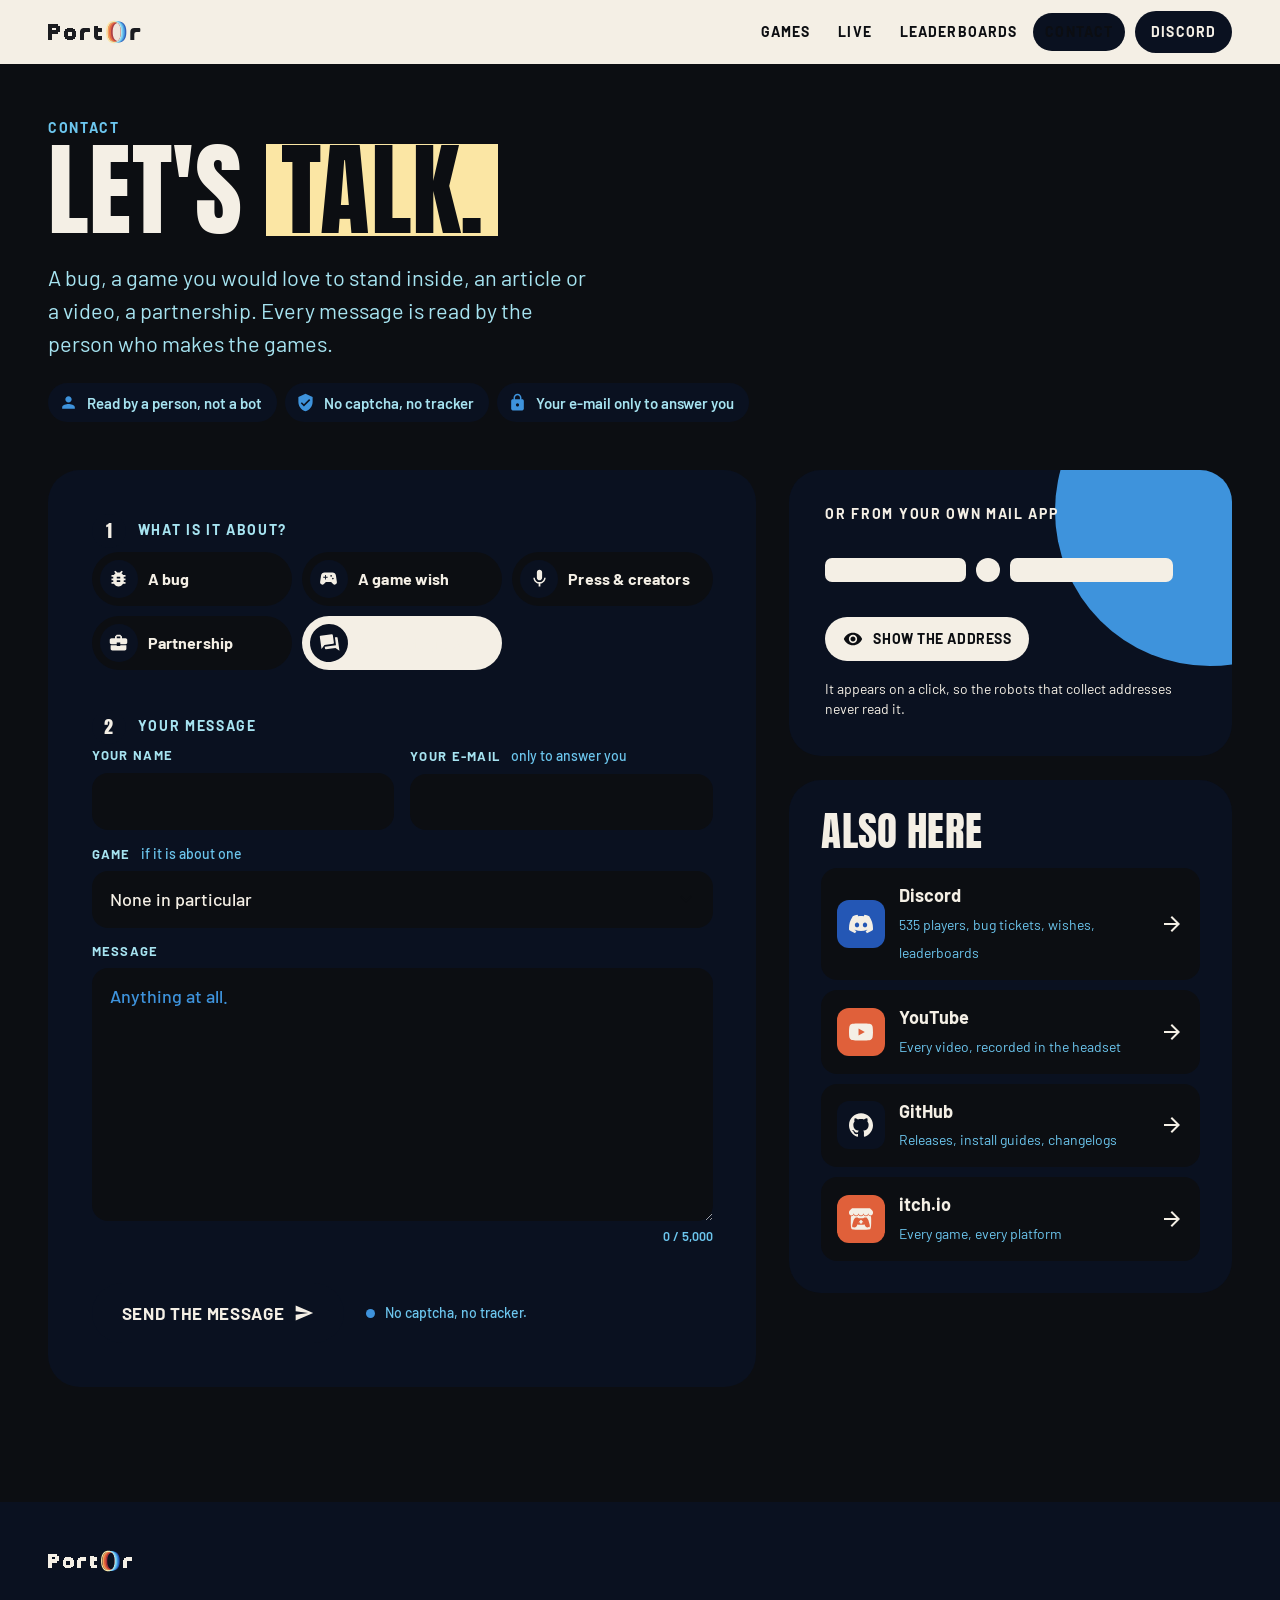
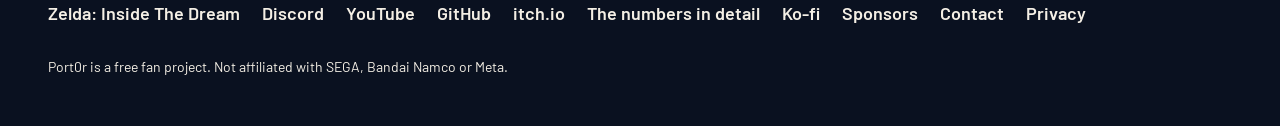
==== commit 8b8579b3: "Port0r launch numbers, live" ====
--- a/contact/index.html
+++ b/contact/index.html
@@ -10,13 +10,17 @@
 <meta property="og:image" content="https://port0r.com/assets/og.jpg">
 <meta property="og:url" content="https://port0r.com/contact/">
 <meta name="twitter:card" content="summary_large_image">
-<meta name="theme-color" content="#0c0e12">
+<meta name="theme-color" content="#f4efe5">
 <link rel="canonical" href="https://port0r.com/contact/">
 <link rel="icon" href="../assets/port0r-icon.svg">
 <link rel="preconnect" href="https://fonts.googleapis.com">
 <link rel="preconnect" href="https://fonts.gstatic.com" crossorigin>
 <link href="https://fonts.googleapis.com/css2?family=Anton&family=Barlow:ital,wght@0,400;0,500;0,600;0,700;1,600&display=swap" rel="stylesheet">
-<link rel="stylesheet" href="../site.css?v=20261030-fullpalette">
+<script>
+try { const theme = localStorage.getItem("port0r-theme") || "light"; if (theme !== "system") document.documentElement.dataset.theme = theme === "dark" ? "dark" : "light"; }
+catch (_) { document.documentElement.dataset.theme = "light"; }
+</script>
+<link rel="stylesheet" href="../site.css?v=20261030-softveil">
 <link rel="preconnect" href="https://alloxr.info" crossorigin>
 </head>
 <body>
@@ -92,7 +96,7 @@
         </fieldset>
 
         <div class="c-send">
-          <button class="btn yellow c-go" type="submit" aria-busy="false"><span>Send the message</span><svg viewBox="0 0 24 24" aria-hidden="true"><path fill="currentColor" d="M2.01 21 23 12 2.01 3 2 10l15 2-15 2z"/></svg></button>
+          <button class="btn primary c-go" type="submit" aria-busy="false"><span>Send the message</span><svg viewBox="0 0 24 24" aria-hidden="true"><path fill="currentColor" d="M2.01 21 23 12 2.01 3 2 10l15 2-15 2z"/></svg></button>
           <p class="c-proof"><i class="c-led" aria-hidden="true"></i><span id="proof">No captcha, no tracker.</span></p>
         </div>
         <p class="c-status" role="status" aria-live="polite"></p>
@@ -147,6 +151,7 @@
   <div class="wrap">
     <img src="../assets/port0r-wordmark.svg" alt="Port0r" width="116" height="24">
     <nav aria-label="Elsewhere">
+      <a href="/zelda-inside-the-dream/">Zelda: Inside The Dream</a>
       <a href="https://discord.gg/XMk7GgapuN">Discord</a>
       <a href="https://www.youtube.com/@jacquesdupontd">YouTube</a>
       <a href="https://github.com/jacquesdupontd/port0r">GitHub</a>
@@ -161,6 +166,7 @@
   </div>
 </footer>
 <script src="../contact.js?v=20261016m" defer></script>
+<script src="../site.js?v=20261030-eightcolors-v2" defer></script>
 <script src="../hit.js?v=20261021a" defer></script>
 </body>
 </html>
